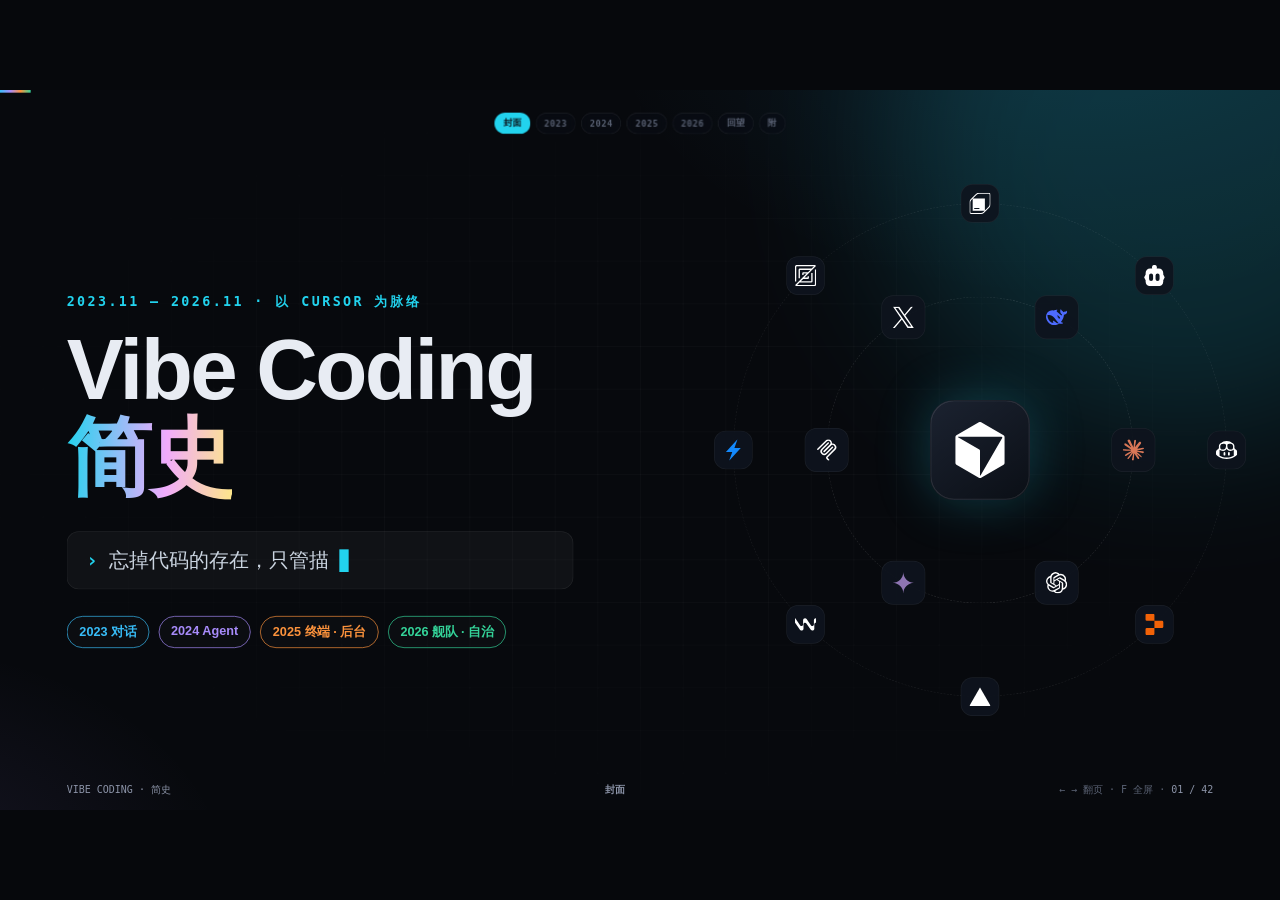
==== index.html @ 72fd8d47 "feat(deck): 用环形饼图替换 Context Engineering 长条并补 Jev 作者头像 - 两版 .ctxbar/.ctxlab 改为 .ctxviz：8 段环形饼图 + 2x4 " ====
<!DOCTYPE html>
<html lang="zh-CN">
<head>
<meta charset="UTF-8">
<meta name="viewport" content="width=device-width,initial-scale=1">
<meta name="color-scheme" content="dark">
<title>Vibe Coding 简史 · 2023.11 — 2026.11</title>
<style>
:root{
  --bg:#06080c;--fg:#e8ecf3;--mut:#8b93a7;--dim:#5b6375;--line:rgba(255,255,255,.08);
  --c23:#38bdf8;--c24:#a78bfa;--c25:#fb923c;--c26:#34d399;--call:#22d3ee;--pink:#f472b6;--red:#f87171;
  --mono:"JetBrains Mono","SF Mono",Menlo,Consolas,monospace;
  --sans:"Inter","PingFang SC","HarmonyOS Sans SC","Microsoft YaHei",-apple-system,sans-serif;
}
*{box-sizing:border-box;margin:0;padding:0}
html,body{height:100%;background:var(--bg);color:var(--fg);font-family:var(--sans);overflow:hidden;-webkit-font-smoothing:antialiased}
#stage{position:fixed;left:50%;top:50%;width:1920px;height:1080px;transform-origin:center;overflow:hidden;
  background:radial-gradient(1200px 700px at 85% -10%,rgba(56,189,248,.10),transparent 60%),radial-gradient(900px 600px at -10% 110%,rgba(167,139,250,.10),transparent 60%),#07090d}
#stage::before{content:"";position:absolute;inset:0;background-image:linear-gradient(rgba(255,255,255,.025) 1px,transparent 1px),linear-gradient(90deg,rgba(255,255,255,.025) 1px,transparent 1px);background-size:64px 64px;mask-image:radial-gradient(ellipse at center,#000 30%,transparent 80%)}
.glow{position:absolute;width:900px;height:900px;border-radius:50%;filter:blur(120px);opacity:.16;background:var(--ac,#22d3ee);right:-300px;top:-380px;transition:background .8s;animation:drift 18s ease-in-out infinite alternate;pointer-events:none}
@keyframes drift{to{transform:translate(-160px,120px)}}

.slide{position:absolute;inset:0;padding:64px 100px 0;opacity:0;pointer-events:none;transition:opacity .5s ease}
.slide.active{opacity:1;pointer-events:auto}
.slide[data-era="2023"]{--ac:var(--c23)}.slide[data-era="2024"]{--ac:var(--c24)}.slide[data-era="2025"]{--ac:var(--c25)}.slide[data-era="2026"]{--ac:var(--c26)}.slide[data-era="all"]{--ac:var(--call)}

/* animation primitives */
.a{opacity:0}
.slide.active .a{animation:up .75s cubic-bezier(.2,.8,.2,1) both;animation-delay:calc(var(--i,0)*85ms + 120ms)}
@keyframes up{from{opacity:0;transform:translateY(28px)}to{opacity:1;transform:none}}
.pop{opacity:0}
svg .pop{transform-box:fill-box;transform-origin:center}
svg [font-family]{font-family:var(--mono)!important}
.slide.active .pop{animation:pop .6s cubic-bezier(.3,1.6,.5,1) both;animation-delay:var(--d,0s)}
@keyframes pop{from{opacity:0;transform:scale(.5)}to{opacity:1;transform:scale(1)}}
.draw{stroke-dasharray:1;stroke-dashoffset:1}
.slide.active .draw{animation:draw 1.4s ease forwards;animation-delay:var(--d,.3s)}
@keyframes draw{to{stroke-dashoffset:0}}
@keyframes spin{to{transform:rotate(360deg)}}
@keyframes spinr{to{transform:rotate(-360deg)}}
@keyframes pulse{0%,100%{opacity:.55;transform:scale(1)}50%{opacity:1;transform:scale(1.07)}}
@keyframes blink{50%{opacity:0}}
@keyframes grow{from{transform:scaleY(0)}to{transform:scaleY(1)}}
@keyframes floaty{0%,100%{transform:translateY(0)}50%{transform:translateY(-8px)}}

/* type */
.kicker{font:600 20px/1 var(--mono);letter-spacing:.18em;text-transform:uppercase;color:var(--ac)}
h1{font-size:150px;line-height:1.02;font-weight:900;letter-spacing:-.03em}
h2{font-size:62px;line-height:1.12;font-weight:800;letter-spacing:-.02em;margin-top:16px}
h2 small{display:block;font-size:26px;font-weight:500;color:var(--mut);letter-spacing:0;margin-top:10px}
.grad{background:linear-gradient(92deg,var(--ac),#f0abfc 60%,#fde68a);-webkit-background-clip:text;background-clip:text;color:transparent}
.mut{color:var(--mut)}
.mono{font-family:var(--mono)}

/* logos */
.lg{width:42px;height:42px;border-radius:11px;background:rgba(255,255,255,.07);display:inline-grid;place-items:center;flex:none;border:1px solid rgba(255,255,255,.06)}
.lg svg{width:23px;height:23px}
.lg.sm{width:32px;height:32px;border-radius:8px}.lg.sm svg{width:18px;height:18px}
.lg.lgx{width:64px;height:64px;border-radius:16px}.lg.lgx svg{width:36px;height:36px}
.lg.xl{width:150px;height:150px;border-radius:36px;background:linear-gradient(145deg,#1b2230,#0b0f16);box-shadow:0 0 80px rgba(34,211,238,.25),inset 0 0 0 1px rgba(255,255,255,.12)}.lg.xl svg{width:84px;height:84px}
.lg.m{font:800 15px/1 var(--sans);color:#fff;background:var(--mc,#334155);letter-spacing:-.02em}
.lg.sm.m{font-size:12px}
/* compact marks: card titles and the six-column tool landscape */
.lg.tiny{width:24px;height:24px;border-radius:6px;background:rgba(255,255,255,.09)}
.lg.tiny svg{width:15px;height:15px}
.lg.tiny.m{font-size:11px}
.lg.hd{width:52px;height:52px;border-radius:14px;background:rgba(255,255,255,.1)}
.lg.hd svg{width:32px;height:32px}
.lg.hd.m{font-size:20px}
.lg.mini{width:20px;height:20px;border-radius:5px;background:rgba(255,255,255,.12);border:none}
.lg.mini svg{width:15px;height:15px}
.lg.mini.m{font-size:10px}
.avimg{overflow:hidden;background:#141a24}
.avimg img{width:100%;height:100%;object-fit:cover;display:block;border-radius:inherit}
/* large portrait marks: a person gets a face, not a 20px dot. One shared ring,
   four sizes for the different slots. Bumped ~1.5x again; the 320px source
   still downsamples cleanly at these sizes. Small month / buzz dots stay put. */
.lg.portrait,.lg.portrait-cc,.lg.portrait-ml,.tweet .av.portrait-hd{border:2px solid rgba(255,255,255,.24);border-radius:50%;box-shadow:0 0 0 6px rgba(255,255,255,.05),0 0 46px rgba(56,189,248,.16),0 18px 50px rgba(0,0,0,.55)}
.lg.portrait{width:288px;height:288px}
.lg.portrait-cc{width:108px;height:108px}
.lg.lgx.portrait-ml{width:144px;height:144px;border-radius:50%}
.tweet .av.portrait-hd{width:216px;height:216px}
/* s-jan cards grow with the bigger Ralph portrait; keep the buzz strip below them */
#s-jan .mgrid{height:655px}
/* the Ralph card carries a big face, so give its copy a little room back */
.cc.ph .cc-h{gap:14px}
.cc.ph p{margin-top:8px;font-size:18px;line-height:1.4}

/* month / content layout */
.mhead{display:flex;align-items:flex-end;gap:34px;height:150px}
.mnum{font:900 150px/0.8 var(--sans);letter-spacing:-.06em;background:linear-gradient(180deg,var(--ac),rgba(255,255,255,.05));-webkit-background-clip:text;background-clip:text;color:transparent}
.mhead h2{margin-top:12px;font-size:58px}
.mhead h2 small{font-size:24px;margin-top:8px}
.mgrid{display:grid;grid-template-columns:700px 1fr;gap:36px;margin-top:26px;height:610px}
.hero{position:relative;height:610px;border-radius:24px;background:linear-gradient(180deg,rgba(255,255,255,.035),rgba(255,255,255,.01));border:1px solid var(--line);overflow:hidden}
.hero svg.fill{position:absolute;inset:0;width:100%;height:100%}
.hero .cap{position:absolute;left:24px;bottom:18px;font:500 15px var(--mono);color:var(--dim);letter-spacing:.06em}
.cards{display:grid;grid-template-columns:1fr 1fr;grid-template-rows:repeat(3,1fr);gap:18px}
.cc{position:relative;border-radius:18px;padding:20px 22px 18px 26px;background:linear-gradient(180deg,rgba(255,255,255,.05),rgba(255,255,255,.015));border:1px solid var(--line);overflow:hidden}
.cc::before{content:"";position:absolute;left:0;top:18px;bottom:18px;width:4px;border-radius:0 4px 4px 0;background:var(--ac);opacity:.85}
.cc-h{display:flex;align-items:center;gap:12px}
.cc-h b{font-size:25px;font-weight:750;letter-spacing:-.01em;line-height:1.15}
.cc-h em{margin-left:auto;font:600 15px var(--mono);color:var(--ac);font-style:normal;white-space:nowrap;align-self:flex-start;padding-top:4px}
.cc p{margin-top:12px;font-size:19.5px;color:#aab2c5;line-height:1.45}
.cc.lkc p{font-size:18.2px;line-height:1.38}
.cc p .srcl{display:block;margin-top:5px;font-size:14.5px;color:var(--mut);line-height:1.35}
.cc p a.lk{display:block;margin-top:6px;font-size:14px;color:var(--mut);font:600 15px var(--mono);text-decoration:none;border-bottom:1px solid rgba(148,163,184,.4)}
.cc .lgs{display:flex;gap:6px}
.buzz{display:flex;align-items:center;gap:12px;margin-top:18px;flex-wrap:nowrap;overflow:hidden;height:40px}
.buzz>span{font:700 15px var(--mono);color:var(--pink);letter-spacing:.14em;margin-right:4px;white-space:nowrap}
.buzz>i.wb{display:inline-flex;align-items:center;gap:7px;background:rgba(29,78,216,.16);border-color:rgba(96,165,250,.45);color:#bfdbfe}
.buzz>i.jb{display:inline-flex;align-items:center;gap:7px}
.buzz>i.ds{display:inline-flex;align-items:center;gap:7px;background:rgba(77,107,254,.14);border-color:rgba(107,132,255,.45);color:#c7d2fe}
.lg.xs{width:20px;height:20px;border-radius:5px;background:none;border:none}.lg.xs svg{width:17px;height:17px}
.cc.dsx{--ac:#6b84ff;background:linear-gradient(180deg,rgba(77,107,254,.13),rgba(77,107,254,.03));border-color:rgba(107,132,255,.32)}
.buzz i{font-style:normal;font-size:17px;color:#c4cad8;padding:7px 14px;border-radius:999px;background:rgba(244,114,182,.08);border:1px solid rgba(244,114,182,.22);white-space:nowrap}
.cstrip{position:absolute;left:100px;right:100px;bottom:58px;height:64px;display:flex;align-items:center;gap:16px;padding:0 20px;border-radius:16px;background:linear-gradient(90deg,rgba(34,211,238,.10),rgba(34,211,238,.02));border:1px solid rgba(34,211,238,.22)}
.cstrip b{font:700 17px var(--mono);color:#67e8f9;letter-spacing:.1em;white-space:nowrap}
.cstrip .cs{display:flex;gap:10px;overflow:hidden}
.cstrip .cs i{font-style:normal;font-size:18px;color:#dbe4f0;white-space:nowrap;padding:6px 13px;border-radius:10px;background:rgba(255,255,255,.05)}

/* HUD */
#hud{position:absolute;left:0;right:0;bottom:0;height:48px;display:flex;align-items:center;justify-content:space-between;gap:24px;padding:0 100px 14px;font:500 15px var(--mono);color:var(--dim);z-index:10;pointer-events:none}
#prog{position:absolute;left:0;top:0;height:4px;background:linear-gradient(90deg,var(--c23),var(--c24),var(--c25),var(--c26));transition:width .5s ease;z-index:10}
#hud .k{color:var(--mut)}
#hud-title{flex:1;text-align:center;color:var(--mut);font-weight:600;letter-spacing:.04em;white-space:nowrap;overflow:hidden;text-overflow:ellipsis;max-width:720px}
#chapters{position:absolute;left:50%;top:34px;transform:translateX(-50%);display:flex;gap:8px;z-index:31;pointer-events:auto}
#chapters button{font:600 13px var(--mono);letter-spacing:.06em;padding:6px 12px;border-radius:999px;border:1px solid var(--line);background:rgba(10,14,22,.55);color:var(--dim);cursor:pointer;backdrop-filter:blur(6px);transition:color .2s,border-color .2s,background .2s}
#chapters button:hover{color:#fff;border-color:rgba(255,255,255,.28)}
#chapters button.on{color:#0b0f16;background:var(--ch,#22d3ee);border-color:transparent}
#nav-l,#nav-r{position:absolute;top:50%;margin-top:-28px;width:56px;height:56px;border-radius:50%;z-index:15;cursor:pointer;border:1px solid var(--line);background:rgba(10,14,22,.35);color:var(--mut);display:flex;align-items:center;justify-content:center;font-size:28px;line-height:1;opacity:0;transition:opacity .25s,color .2s,border-color .2s,background .2s;backdrop-filter:blur(6px);pointer-events:auto}
#nav-l{left:18px}#nav-r{right:18px}
#stage:hover #nav-l,#stage:hover #nav-r,#nav-l:focus-visible,#nav-r:focus-visible{opacity:.85}
#nav-l:hover,#nav-r:hover{opacity:1;color:#fff;border-color:var(--ac,#22d3ee);background:rgba(34,211,238,.16)}

/* Scrubbable progress: native range supports mouse, touch and keyboard. */
#seek{position:absolute;top:0;left:0;width:100%;height:28px;margin:0;z-index:30;cursor:ew-resize;appearance:none;-webkit-appearance:none;background:transparent;touch-action:none}
#seek::-webkit-slider-runnable-track{height:4px;background:transparent}
#seek::-moz-range-track{height:4px;background:transparent}
#seek::-webkit-slider-thumb{appearance:none;-webkit-appearance:none;width:18px;height:18px;margin-top:-7px;border-radius:50%;background:#fff;border:2px solid #22d3ee;opacity:0}
#seek::-moz-range-thumb{width:14px;height:14px;border-radius:50%;background:#fff;border:2px solid #22d3ee;opacity:0}
#seek:hover::-webkit-slider-thumb,#seek:focus-visible::-webkit-slider-thumb,#seek:active::-webkit-slider-thumb{opacity:1}
#seek:hover::-moz-range-thumb,#seek:focus-visible::-moz-range-thumb,#seek:active::-moz-range-thumb{opacity:1}
#seek:focus-visible{outline:2px solid #22d3ee;outline-offset:-2px}
#stage:has(#seek:active) #prog{transition:none}

/* cover */
.cover{display:flex;align-items:center}
.cover-l{width:980px;position:relative;z-index:2}
.cover h1{margin-top:28px;font-size:128px}
.prompt{margin-top:46px;display:flex;align-items:center;gap:16px;font:500 30px var(--mono);color:#cbd5e1;padding:22px 28px;border-radius:18px;background:rgba(255,255,255,.04);border:1px solid var(--line);width:fit-content;min-width:760px}
.prompt .pr{color:var(--ac);font-weight:800}
.caret{display:inline-block;width:14px;height:34px;background:var(--ac);animation:blink 1s steps(1) infinite}
.eras{display:flex;gap:14px;margin-top:40px}
.eras span{padding:10px 18px;border-radius:999px;font:600 19px var(--sans);border:1px solid currentColor;background:rgba(255,255,255,.02)}
.orbit{position:absolute;right:70px;top:50%;width:760px;height:760px;margin-top:-380px}
.orbit .core{position:absolute;left:50%;top:50%;transform:translate(-50%,-50%)}
.orbit .core .lg{animation:pulse 4s ease-in-out infinite}
.ring{position:absolute;inset:0;border-radius:50%;animation:spin 60s linear infinite}
.ring.r1{inset:150px;border:1px dashed rgba(255,255,255,.12)}
.ring.r2{inset:10px;border:1px dashed rgba(255,255,255,.08);animation-duration:90s;animation-direction:reverse}
.ring .o{position:absolute;left:50%;top:50%;width:0;height:0;transform:rotate(var(--t)) translateX(var(--r)) rotate(calc(-1 * var(--t)))}
.ring .o .lg{position:absolute;left:-33px;top:-33px;width:66px;height:66px;border-radius:18px;background:rgba(15,20,30,.92);animation:spinr 60s linear infinite}
.ring.r2 .o .lg{animation:spin 90s linear infinite;width:58px;height:58px;left:-29px;top:-29px}
.ring .o .lg svg{width:32px;height:32px}

/* ladder */
.ladder{margin-top:70px;position:relative}
.ladder .track{position:relative;height:10px;border-radius:10px;background:rgba(255,255,255,.07);margin:0 110px}
.ladder .fillbar{position:absolute;left:0;top:0;bottom:0;border-radius:10px;background:linear-gradient(90deg,var(--c23),var(--c24),var(--c25),var(--c26));width:0}
.ladder .knob{position:absolute;top:50%;left:0;width:40px;height:40px;margin:-20px 0 0 -20px;border-radius:50%;background:#fff;box-shadow:0 0 0 8px rgba(255,255,255,.12),0 0 40px rgba(52,211,153,.7)}
.slide.active .ladder .fillbar{animation:fillx 6s cubic-bezier(.6,.05,.3,1) .6s forwards}
.slide.active .ladder .knob{animation:knob 6s cubic-bezier(.6,.05,.3,1) .6s forwards}
@keyframes fillx{to{width:100%}}
@keyframes knob{to{left:100%}}
.stops{display:grid;grid-template-columns:repeat(7,1fr);margin-top:40px}
.stop{text-align:center;padding:0 10px;opacity:.25}
.slide.active .stop{animation:lit .5s ease forwards;animation-delay:calc(.6s + var(--k)*0.86s)}
@keyframes lit{to{opacity:1}}
.stop .yr{font:700 18px var(--mono);color:var(--mut)}
.stop .nm{font-size:27px;font-weight:800;margin-top:12px;line-height:1.2;min-height:66px}
.stop .lgs{display:flex;justify-content:center;gap:8px;margin-top:16px}
.stop .role{margin-top:18px;font-size:19px;color:#cbd5e1;padding:8px 0;border-top:1px solid var(--line)}
.stop .role b{display:block;font:600 14px var(--mono);color:var(--dim);letter-spacing:.12em;margin-bottom:6px}
.inout{margin:56px auto 0;width:1500px;height:62px;border-radius:999px;position:relative;background:linear-gradient(90deg,rgba(56,189,248,.18),rgba(52,211,153,.28));display:flex;align-items:center;justify-content:space-between;padding:0 34px;font-size:23px;font-weight:700}
.inout span{font:600 16px var(--mono);color:var(--mut);font-weight:500}

/* prelude */
.split{display:grid;grid-template-columns:760px 1fr;gap:60px;margin-top:40px}
.mile{display:flex;gap:22px;align-items:center;padding:20px 0;border-bottom:1px solid var(--line)}
.mile .dt{font:700 20px var(--mono);color:var(--ac);width:110px;flex:none}
.mile b{font-size:28px;display:block}
.mile p{font-size:20px;color:var(--mut);margin-top:4px}
.editor{border-radius:22px;background:#0b1018;border:1px solid var(--line);overflow:hidden;box-shadow:0 30px 80px rgba(0,0,0,.5)}
.editor .bar{height:46px;display:flex;align-items:center;gap:9px;padding:0 18px;background:#0f1520;border-bottom:1px solid var(--line);font:500 15px var(--mono);color:var(--mut)}
.editor .bar i{width:12px;height:12px;border-radius:50%;background:#ef4444;display:inline-block}.editor .bar i:nth-child(2){background:#f59e0b}.editor .bar i:nth-child(3){background:#22c55e;margin-right:12px}
.code{padding:24px 0;font:500 24px/1.75 var(--mono)}
.code .ln{display:flex;white-space:pre}
.code .ln .n{width:70px;text-align:right;padding-right:22px;color:#3b4456;flex:none}
.kw{color:#c084fc}.fn{color:#60a5fa}.st{color:#86efac}.cm{color:#64748b}.nu{color:#fbbf24}
.ghost-wrap{align-items:flex-start}
.ghost-line{color:#475569;opacity:0;white-space:pre;line-height:1.75;flex:1}
.ghost-line.show{opacity:.7;color:#64748b}
.ghost-line.done{opacity:1;color:#7ee0b8;text-shadow:0 0 14px rgba(126,224,184,.35)}
.tabkey{position:absolute;right:36px;bottom:30px;font:700 22px var(--mono);padding:12px 20px;border-radius:12px;border:2px solid #475569;color:#94a3b8;transition:transform .2s,border-color .2s,color .2s,box-shadow .2s}
.tabkey.flash{transform:translateY(4px);border-color:var(--ac);color:#fff;box-shadow:0 0 30px var(--ac);animation:keyflash .45s ease 3}
@keyframes keyflash{50%{background:rgba(34,211,238,.28)}}
.acc-chip{position:absolute;right:36px;bottom:92px;font:600 16px var(--mono);color:var(--c26);opacity:0;transform:translateY(8px);pointer-events:none}
.acc-chip.show{animation:chipup 1.6s ease forwards}
@keyframes chipup{0%{opacity:0;transform:translateY(8px)}18%{opacity:1;transform:translateY(0)}80%{opacity:1}100%{opacity:0;transform:translateY(-10px)}}
.foot-note{position:absolute;left:100px;right:100px;bottom:108px;font:500 16px var(--mono);color:var(--dim);display:flex;align-items:center;gap:10px;border-top:1px dashed rgba(255,255,255,.12);padding-top:12px;z-index:3;pointer-events:none}
.foot-note::before{content:"//";color:var(--ac)}
/* mhead 页：网格 240–850 / 热议 868–908 / 横幅 930+ 之间没有空隙，旁注改放标题行右侧 */
.slide.has-buzz .foot-note,.slide.has-cstrip .foot-note{top:150px;bottom:auto;left:auto;right:100px;max-width:660px;border-top:none;padding-top:0;justify-content:flex-end;text-align:right;line-height:1.4}

/* memory arc (prefix mem*) */
.memst{display:grid;grid-template-columns:repeat(5,1fr);gap:18px;align-items:end;height:452px;margin-top:30px}
.memst .memc{position:relative;display:flex;flex-direction:column;border-radius:20px;padding:20px 20px 18px;background:linear-gradient(180deg,color-mix(in srgb,var(--mc) 14%,transparent),rgba(255,255,255,.015));border:1px solid color-mix(in srgb,var(--mc) 34%,transparent)}
.memst .memc:nth-child(1){height:340px}.memst .memc:nth-child(2){height:368px}.memst .memc:nth-child(3){height:396px}.memst .memc:nth-child(4){height:424px}.memst .memc:nth-child(5){height:452px}
.memst .memw{font:700 14px var(--mono);letter-spacing:.1em;color:var(--mc)}
.memst .memt{font-size:27px;font-weight:800;line-height:1.18;margin-top:8px}
.memst .memd{font:600 14px var(--mono);color:var(--mut);margin-top:8px}
.memst .meml{margin-top:12px;padding-top:11px;border-top:1px solid var(--line)}
.memst .meml i{display:block;font-style:normal;font-size:16px;color:#aab2c5;line-height:1.5;margin-top:4px}
.memst .meml i b{color:#e2e8f0;font-weight:700}
.memst .memq{margin-top:auto;font-size:16px;font-weight:700;color:var(--mc);line-height:1.35}
.memst .memg{position:absolute;right:16px;top:16px;display:flex;gap:5px}
.memax{position:relative;height:46px;margin-top:14px}
.memax svg{position:absolute;inset:0;width:100%;height:100%}
.memax span{position:absolute;top:22px;font:600 14px var(--mono);color:var(--mut);transform:translateX(-50%);white-space:nowrap}
.memlo{display:grid;grid-template-columns:1fr 1fr;gap:18px;margin-top:16px}
.memlo .cc p{margin-top:8px;font-size:17px}

/* protocol map (px-*) */
.px-wrap{display:grid;grid-template-columns:1040px 1fr;gap:34px;margin-top:28px}
.px-hub{position:relative;height:660px}
.px-hub>svg{position:absolute;inset:0;width:100%;height:100%}
.px-core{position:absolute;left:520px;top:330px;width:184px;height:184px;margin:-92px 0 0 -92px;border-radius:50%;display:flex;flex-direction:column;align-items:center;justify-content:center;background:radial-gradient(circle,rgba(34,211,238,.28),rgba(34,211,238,.06));border:2px solid rgba(34,211,238,.6);box-shadow:0 0 50px rgba(34,211,238,.25)}
.px-core b{font-size:34px;font-weight:900}.px-core span{font:600 14px var(--mono);color:var(--mut);margin-top:4px}
.px-nd{position:absolute;width:236px;margin-left:-118px;margin-top:-40px;padding:11px 14px;border-radius:14px;background:#0e141e;border:1px solid rgba(34,211,238,.32);cursor:pointer;transition:border-color .2s}
.px-nd:hover{border-color:#22d3ee}
.px-h{display:flex;align-items:center;gap:8px}.px-h b{font-size:22px;font-weight:800;white-space:nowrap}.px-h em{margin-left:auto;font:600 13px var(--mono);color:#22d3ee;font-style:normal}
.px-s{font-size:15px;color:var(--mut);margin-top:5px}
.px-gov{display:flex;flex-direction:column}
.px-gt{font:700 15px var(--mono);letter-spacing:.12em;color:#22d3ee}
.px-tl{margin-top:14px;border-left:2px solid rgba(34,211,238,.35);padding-left:20px}
.px-tl div{position:relative;margin-bottom:22px}
.px-tl div::before{content:"";position:absolute;left:-27px;top:6px;width:10px;height:10px;border-radius:50%;background:#22d3ee}
.px-tl em{display:block;font:600 13px var(--mono);color:#22d3ee;font-style:normal}
.px-tl b{display:block;font-size:22px;font-weight:750;margin-top:3px}
.px-tl span{display:block;font-size:15px;color:var(--mut);margin-top:2px}
.px-tk{margin-top:8px;padding:18px 20px;border-radius:14px;background:rgba(34,211,238,.08);border:1px solid rgba(34,211,238,.3);font-size:19px;line-height:1.55;color:#cbd5e1}
.px-tk b{color:#e2e8f0}
.px-nb{margin-top:12px;font-size:14px;color:var(--dim);line-height:1.45}
/* cost swimlanes (ct-*) */
.ct-wrap{margin-top:30px}
.ct-lane{display:grid;grid-template-columns:110px 1fr;gap:20px;margin-bottom:14px}
.ct-ln{display:flex;flex-direction:column;align-items:center;justify-content:center;border-radius:14px;font-size:26px;font-weight:900;color:var(--lc);background:color-mix(in srgb,var(--lc) 10%,transparent);border:1px solid color-mix(in srgb,var(--lc) 30%,transparent)}
.ct-ln small{font:600 12px var(--mono);color:var(--mut);margin-top:6px;letter-spacing:.02em}
.ct-tr{position:relative;height:178px;border-radius:14px;background:rgba(255,255,255,.025);border:1px solid var(--line)}
.ct-tr::before{content:"";position:absolute;left:0;right:0;top:50%;height:1px;background:color-mix(in srgb,var(--lc) 30%,transparent)}
.ct-it{position:absolute;width:168px;padding:8px 10px 8px 11px;border-left:3px solid var(--lc);background:#0d131c;border-radius:0 9px 9px 0;cursor:pointer}
.ct-it:hover{background:#141c28}
.ct-it em{display:block;font:600 12px var(--mono);color:var(--lc);font-style:normal}
.ct-it b{display:block;font-size:16.5px;font-weight:800;line-height:1.25;margin-top:2px;white-space:nowrap}
.ct-it span{display:block;font-size:13px;color:var(--mut);margin-top:2px;white-space:nowrap}
.ct-ax{position:relative;height:26px;margin-left:130px}
.ct-ax span{position:absolute;top:4px;font:600 13px var(--mono);color:var(--dim)}
.ct-yr{position:absolute;top:-570px;height:570px;width:0;border-left:1px dashed rgba(255,255,255,.14)}
.ct-tks{display:grid;grid-template-columns:1fr 1fr;gap:18px;margin-top:18px}
.ct-tk{padding:14px 20px;border-radius:14px;border-left:4px solid var(--lc);background:rgba(255,255,255,.035);font-size:18px;color:#aab2c5}
.ct-tk b{display:block;font-size:22px;color:#e2e8f0;margin-bottom:4px}

/* spine */
#spine{position:relative;width:1720px;height:640px;margin-top:20px}
#spine .axis{position:absolute;left:0;right:0;top:320px;height:3px;background:linear-gradient(90deg,var(--c23),var(--c24),var(--c25),var(--c26));transform-origin:left}
.slide.active #spine .axis{animation:axisx 1.4s ease both}
@keyframes axisx{from{transform:scaleX(0)}to{transform:scaleX(1)}}
#spine .yr{position:absolute;top:338px;font:800 22px var(--mono);color:var(--dim);transform:translateX(-50%)}
#spine .tick{position:absolute;top:306px;width:2px;height:30px;background:rgba(255,255,255,.25)}
#spine .ms{position:absolute;width:0;height:0}
#spine .ms .dot{position:absolute;left:-8px;top:312px;width:16px;height:16px;border-radius:50%;background:#0b0f16;border:3px solid var(--mc)}
#spine .ms .stem{position:absolute;left:-1px;width:2px;background:linear-gradient(var(--mc),transparent)}
#spine .ms .lb{position:absolute;transform:translateX(-50%);width:150px;text-align:center}
#spine .ms .lb .d{font:700 14px var(--mono);color:var(--mc)}
#spine .ms .lb .t{font-size:17px;font-weight:700;line-height:1.25;margin-top:3px;color:#e2e8f0}
#spine .ms.big .lb .t{color:#fff;font-size:18px}
#spine .ms.big .dot{width:22px;height:22px;left:-11px;top:309px;box-shadow:0 0 22px var(--mc)}
#spine .phase{position:absolute;top:598px;height:34px;border-radius:8px;font:600 15px var(--mono);display:flex;align-items:center;justify-content:center;color:#0b0f16;letter-spacing:.06em}
#spine .ms{opacity:0}
.slide.active #spine .ms{animation:pop .5s cubic-bezier(.3,1.5,.5,1) both;animation-delay:calc(.8s + var(--k)*70ms)}

/* bars */
.bars{display:flex;align-items:flex-end;gap:18px;height:560px;margin-top:40px;padding:0 10px;border-bottom:2px solid rgba(255,255,255,.12)}
.bar{flex:1;display:flex;flex-direction:column;align-items:center;justify-content:flex-end;height:100%;position:relative}
.bar .v{font:800 26px var(--mono);margin-bottom:10px}
.bar .col{width:100%;border-radius:12px 12px 4px 4px;transform-origin:bottom;background:linear-gradient(180deg,var(--bc),rgba(255,255,255,.04))}
.slide.active .bar .col{animation:grow 1s cubic-bezier(.2,.8,.2,1) both;animation-delay:calc(.3s + var(--k)*120ms)}
.slide.active .bar .v{animation:up .5s ease both;animation-delay:calc(.9s + var(--k)*120ms)}
.barlab{display:flex;gap:18px;padding:0 10px;margin-top:14px}
.barlab div{flex:1;text-align:center}
.barlab .d{font:700 15px var(--mono);color:var(--mut)}
.barlab .n{font-size:17px;font-weight:700;margin-top:6px;display:flex;align-items:center;justify-content:center;gap:6px;line-height:1.2}

/* mcp */
.mcpwrap{display:grid;grid-template-columns:1fr 120px 1fr;gap:20px;margin-top:34px;height:470px}
.panel{position:relative;border-radius:24px;border:1px solid var(--line);background:rgba(255,255,255,.025);overflow:hidden}
.panel h4{position:absolute;left:26px;top:20px;font:700 18px var(--mono);letter-spacing:.14em;color:var(--mut)}
.arrowbig{display:grid;place-items:center;font:900 70px var(--sans);color:var(--ac)}
.tl{display:flex;gap:14px;margin-top:28px}
.tl div{flex:1;padding:16px 16px;border-radius:14px;background:rgba(255,255,255,.035);border:1px solid var(--line)}
.tl .d{font:700 14px var(--mono);color:var(--ac)}
.tl .t{font-size:18px;font-weight:700;margin-top:6px;line-height:1.3}

/* tweet */
.tweet{width:860px;border-radius:26px;background:#0d131c;border:1px solid rgba(255,255,255,.12);padding:40px 44px;box-shadow:0 40px 100px rgba(0,0,0,.5)}
.tweet .who{display:flex;align-items:center;gap:16px}
.tweet .av{width:64px;height:64px;border-radius:50%;background:linear-gradient(135deg,#fb923c,#f472b6);display:grid;place-items:center;font:900 28px var(--sans)}
.tweet .who b{font-size:26px;display:block}.tweet .who span{font:500 18px var(--mono);color:var(--mut)}
.tweet .tx{font-size:34px;line-height:1.45;margin-top:28px;font-weight:600}
.tweet .tx mark{background:none;color:var(--ac)}
.tweet .zh{font-size:24px;color:var(--mut);margin-top:22px;line-height:1.5}
.tweet .meta{margin-top:26px;font:500 17px var(--mono);color:var(--dim)}
.stat{border-radius:22px;padding:28px 30px;background:rgba(255,255,255,.035);border:1px solid var(--line)}
.stat .big{font:900 64px/1 var(--sans);letter-spacing:-.03em}
.stat p{font-size:21px;color:var(--mut);margin-top:12px}
.wave{position:absolute;left:0;right:0;bottom:120px;height:220px;opacity:.5;pointer-events:none}

/* terminal */
.term{border-radius:22px;background:#090d14;border:1px solid var(--line);height:100%;overflow:hidden;font:500 21px/1.7 var(--mono)}
.term .tabs{display:flex;gap:4px;padding:12px 12px 0;background:#0e141e;border-bottom:1px solid var(--line)}
.term .tabs span{display:flex;align-items:center;gap:8px;padding:9px 14px;border-radius:10px 10px 0 0;font-size:15px;color:var(--mut)}
.term .tabs span.on{background:#090d14;color:#fff}
.term .body{padding:22px 26px}
.term .l{white-space:pre;opacity:0}
.slide.active .term .l{animation:up .4s ease both;animation-delay:calc(.6s + var(--k)*.45s)}
.term .ok{color:#4ade80}.term .ac{color:var(--ac)}.term .dm{color:#64748b}

/* context composition — donut pie + full legend. Replaces the proportional
   bar: a 4% / 7% segment was too narrow to hold its own label, so names got
   clipped. The legend gives every slice its own full-width row instead. */
.ctxviz{display:flex;align-items:center;gap:56px;margin-top:40px}
.ctxpie{width:212px;height:212px;flex:none}
.ctxpie svg{display:block;width:100%;height:100%}
.slide.active .ctxpie{animation:pieIn .8s cubic-bezier(.2,.8,.2,1) both;animation-delay:.35s}
@keyframes pieIn{from{opacity:0;transform:scale(.84) rotate(-28deg)}to{opacity:1;transform:none}}
.ctxlegend{flex:1;display:grid;grid-auto-flow:column;grid-template-columns:1fr 1fr;grid-template-rows:repeat(4,1fr);gap:12px 48px}
.ctxlegend .it{display:flex;align-items:center;gap:12px;font-size:19px;color:#cbd5e1}
.slide.active .ctxlegend .it{animation:up .5s ease both;animation-delay:calc(.55s + var(--k)*.055s)}
.ctxlegend .sw{width:16px;height:16px;border-radius:5px;flex:none;box-shadow:0 0 0 1px rgba(255,255,255,.14)}
.ctxlegend .nm{flex:none;white-space:nowrap}
.ctxlegend .pc{margin-left:auto;font:700 18px var(--mono);color:var(--mut);font-variant-numeric:tabular-nums}
.ctxlegend .it.hi .nm,.ctxlegend .it.hi .pc{color:#34d399}
.trio{display:grid;grid-template-columns:repeat(4,1fr);gap:22px;margin-top:44px}
/* the Jev card carries a 108px portrait; give the last card row the extra
   height so the 610px grid and its 18px gap to the buzz strip stay intact */
#s-sep .cards{grid-template-rows:repeat(2,1fr) 1.25fr}

/* spec pipeline */
.doc{position:absolute;width:190px;height:240px;border-radius:16px;background:#0d131c;border:1px solid rgba(255,255,255,.14);padding:18px;font:500 15px var(--mono);color:var(--mut)}
.doc b{display:block;color:#fff;font-size:16px;margin-bottom:12px}
.doc .ln2{height:9px;border-radius:5px;background:rgba(255,255,255,.1);margin:10px 0}
.doc .ck{display:flex;align-items:center;gap:8px;margin:9px 0}
.doc .ck i{width:16px;height:16px;border-radius:4px;border:2px solid #64748b;display:inline-block;flex:none}
.slide.active .doc .ck i{animation:tick .3s ease forwards;animation-delay:calc(1.8s + var(--k)*.5s)}
@keyframes tick{to{background:var(--ac);border-color:var(--ac)}}

/* window mocks */
.win{position:absolute;border-radius:18px;background:#0b1018;border:1px solid rgba(255,255,255,.12);overflow:hidden}
.win .tb{height:38px;display:flex;align-items:center;gap:8px;padding:0 14px;background:#101722;border-bottom:1px solid var(--line);font:600 14px var(--mono);color:var(--mut)}
.win .tb i{width:10px;height:10px;border-radius:50%;background:#ef4444}.win .tb i:nth-child(2){background:#f59e0b}.win .tb i:nth-child(3){background:#22c55e;margin-right:10px}
.pane{border-radius:12px;background:rgba(255,255,255,.03);border:1px solid var(--line);padding:10px 12px;position:relative}
.pane .ph{display:flex;align-items:center;gap:8px;font:600 13px var(--mono);color:#cbd5e1}
.pane .sk{height:7px;border-radius:4px;background:rgba(255,255,255,.09);margin-top:8px}
.pane .pg{height:6px;border-radius:3px;background:rgba(255,255,255,.06);margin-top:12px;overflow:hidden}
.pane .pg i{display:block;height:100%;background:var(--ac);width:0;animation:prog var(--t,4s) ease-in-out infinite}
@keyframes prog{0%{width:0}75%,100%{width:100%}}
.pane .star{position:absolute;right:10px;top:10px;font:800 12px var(--mono);color:#0b0f16;background:#fde68a;padding:3px 8px;border-radius:6px;opacity:0}
.slide.active .pane .star{animation:pop .5s ease both 3.4s}

.tile{position:absolute;display:flex;align-items:center;gap:12px;padding:0 16px;border-radius:16px;background:#0e141e;border:1px solid rgba(255,255,255,.12);font-size:20px;font-weight:700}
.node{position:absolute;display:flex;flex-direction:column;align-items:center;justify-content:center;gap:10px;border-radius:24px;background:radial-gradient(circle at 50% 30%,rgba(52,211,153,.25),#0e141e 70%);border:1px solid rgba(52,211,153,.5);font:700 18px var(--sans);text-align:center}

/* calendar */
.cal{display:grid;grid-template-columns:repeat(6,1fr);gap:18px;margin-top:40px}
.cal .m{height:300px;border-radius:22px;padding:22px;background:linear-gradient(180deg,rgba(52,211,153,.10),rgba(255,255,255,.015));border:1px solid rgba(52,211,153,.22);position:relative;cursor:pointer;transition:transform .2s}
.cal .m:hover{translate:0 -6px;border-color:var(--ac)}
.cal .m .n{font:900 64px/1 var(--sans);color:rgba(52,211,153,.9);letter-spacing:-.04em}
.cal .m .w{font-size:27px;font-weight:800;margin-top:16px;line-height:1.2}
.cal .m .s{font-size:17px;color:var(--mut);margin-top:10px;line-height:1.4}
.cal .m .x{margin-top:9px;display:flex;flex-wrap:wrap;gap:5px}
.cal .m .x i{font-style:normal;font:600 13px var(--mono);padding:4px 9px;border-radius:999px;background:rgba(52,211,153,.14);border:1px solid rgba(52,211,153,.28);color:#a7f3d0}
.cal .m .lgs{position:absolute;left:22px;bottom:20px;display:flex;gap:6px}
.cal .m.now{background:linear-gradient(180deg,rgba(244,114,182,.12),rgba(255,255,255,.015));border-color:rgba(244,114,182,.35)}
.cal .m.now .n{color:var(--pink)}
.cal .m.q{opacity:.45;border-style:dashed}

.qcal{display:grid;grid-template-columns:repeat(2,1fr);gap:20px;margin-top:34px}
.qcal .q{height:344px;border-radius:22px;padding:24px 26px;display:grid;grid-template-columns:132px 1fr;gap:22px;background:linear-gradient(180deg,rgba(251,146,60,.11),rgba(255,255,255,.015));border:1px solid rgba(251,146,60,.24);cursor:pointer;transition:transform .2s,border-color .2s}
.qcal .q:hover{translate:0 -6px;border-color:var(--ac)}
.qcal .q .ql{display:flex;flex-direction:column}
.qcal .q .qn{font:900 62px/1 var(--sans);color:rgba(251,146,60,.92);letter-spacing:-.04em}
.qcal .q .qm{font:600 15px var(--mono);color:var(--mut);margin-top:8px;letter-spacing:.08em}
.qcal .q .qg{margin-top:auto;display:flex;gap:6px;flex-wrap:wrap}
.qcal .q .qw{font-size:29px;font-weight:800;line-height:1.2}
.qcal .q .qs{font-size:17px;color:var(--mut);margin-top:9px;line-height:1.45}
.qcal .q .qx{margin-top:11px;display:flex;flex-wrap:wrap;gap:6px}
.qcal .q .qx i{font-style:normal;font:600 13px var(--mono);padding:4px 9px;border-radius:999px;background:rgba(251,146,60,.15);border:1px solid rgba(251,146,60,.32);color:#fdba74}
.qcal .q .qd{margin-top:13px;padding-top:11px;border-top:1px solid var(--line)}
.qcal .q .qd i{display:block;font-style:normal;font-size:15.5px;color:#aab2c5;line-height:1.62}
.qcal .q .qd i b{font:600 13.5px var(--mono);color:var(--ac);margin-right:9px}


/* shift */
.chain{position:relative;height:500px;margin-top:30px}
.chain .nd{position:absolute;width:220px;text-align:center;transform:translateX(-50%)}
.chain .nd .c{width:26px;height:26px;border-radius:50%;margin:0 auto;background:#0b0f16;border:4px solid var(--nc);box-shadow:0 0 24px var(--nc)}
.chain .nd .d{font:700 15px var(--mono);color:var(--nc);margin-top:14px}
.chain .nd .t{font-size:25px;font-weight:800;margin-top:6px;line-height:1.2}
.chain .nd .t,.chain .nd .s,.chain .nd .d{text-shadow:0 0 10px #07090d,0 0 4px #07090d,0 0 2px #07090d}
.chain .nd .t,.chain .nd .s,.chain .nd .d{text-shadow:0 0 10px #07090d,0 0 4px #07090d,0 0 2px #07090d}
.chain .nd .s{font-size:17px;color:var(--mut);margin-top:6px}
.chain .nd:last-child .d,.chain .nd:last-child .t,.chain .nd:last-child .s{position:relative;left:-110px}
.rolebar{height:70px;border-radius:999px;margin-top:40px;background:linear-gradient(90deg,rgba(56,189,248,.25),rgba(167,139,250,.25),rgba(251,146,60,.25),rgba(52,211,153,.32));display:grid;grid-template-columns:repeat(6,1fr);align-items:center;text-align:center;font-size:22px;font-weight:700}
.rolebar span{border-right:1px solid rgba(255,255,255,.12)}.rolebar span:last-child{border:none}

/* index */
#idx{position:relative;width:1720px;height:770px;margin-top:14px}
#idx .w{position:absolute;white-space:nowrap;line-height:1;cursor:pointer;color:var(--cc);font-weight:var(--fw);letter-spacing:-.01em;opacity:var(--op);transition:opacity .2s,transform .2s,text-shadow .2s}
#idx .w:hover{opacity:1;transform:scale(1.08);text-shadow:0 0 18px var(--cc);z-index:30}
#idx .w:hover::after{content:attr(data-def);position:absolute;left:50%;bottom:calc(100% + 10px);transform:translateX(-50%);white-space:nowrap;background:#f8fafc;color:#0b0f16;font:600 17px/1.3 var(--sans);letter-spacing:0;padding:9px 14px;border-radius:10px;box-shadow:0 10px 30px rgba(0,0,0,.5);pointer-events:none;text-shadow:none}
#idx .w.dn:hover::after{bottom:auto;top:calc(100% + 10px)}
#idx .w.lt:hover::after{left:0;transform:none}#idx .w.rt:hover::after{left:auto;right:0;transform:none}
#idx[data-y] .w{opacity:.1}#idx[data-y="2023"] .w.y2023,#idx[data-y="2024"] .w.y2024,#idx[data-y="2025"] .w.y2025,#idx[data-y="2026"] .w.y2026{opacity:1}
.slide.active #idx .w{animation:wpop .55s cubic-bezier(.3,1.5,.5,1) backwards;animation-delay:calc(var(--k)*9ms + 250ms)}
@keyframes wpop{from{opacity:0;transform:scale(.4)}to{opacity:var(--op);transform:none}}
#idxleg{position:absolute;right:100px;top:120px;display:flex;gap:10px;align-items:center;font:600 14px var(--mono);color:var(--dim)}
#idxleg b{font:800 18px var(--mono);padding:6px 12px;border-radius:999px;border:1px solid currentColor;cursor:pointer;opacity:.85;transition:all .15s}
#idxleg b:hover,#idxleg b.on{opacity:1;background:currentColor}#idxleg b:hover span,#idxleg b.on span{color:#0b0f16}

/* sources */
.src{display:grid;grid-template-columns:repeat(3,1fr);gap:28px;margin-top:40px}
.src div{border-radius:20px;padding:26px;background:rgba(255,255,255,.03);border:1px solid var(--line)}
.src h5{font:700 17px var(--mono);letter-spacing:.14em;color:var(--ac);margin-bottom:14px}
.src li{list-style:none;font-size:18px;color:#cbd5e1;line-height:1.75}
.src li span{color:var(--dim);font-family:var(--mono);font-size:15px}
html.static *,html.static *::before,html.static *::after{animation-duration:0s!important;animation-delay:0s!important;transition:none!important}
html.static .a,html.static .pop,html.static .stop,html.static #spine .ms{opacity:1!important}
html.static .ladder .fillbar{width:100%!important}html.static .ladder .knob{left:100%!important}
html.static .term .l{opacity:1!important}
html.static .ghost-line{opacity:1!important;color:#7ee0b8!important}
html.static .acc-chip{opacity:0!important}
@media (prefers-reduced-motion:reduce){
  html:not(.force-motion) *,html:not(.force-motion) *::before,html:not(.force-motion) *::after{animation-duration:0s!important;animation-delay:0s!important;transition:none!important}
  html:not(.force-motion) .a,html:not(.force-motion) .pop,html:not(.force-motion) .stop,html:not(.force-motion) #spine .ms{opacity:1!important}
  html:not(.force-motion) .ladder .fillbar{width:100%!important}html:not(.force-motion) .ladder .knob{left:100%!important}
  html:not(.force-motion) .ghost-line{opacity:1!important;color:#7ee0b8!important}
}
@media print{html,body{overflow:visible}}
.slide[data-era="ht"]{--ac:#e0b354}
.slide[data-era="ht"] .grad{background:linear-gradient(92deg,#f0cf86,#f3ecdf 60%,#e0b354);-webkit-background-clip:text;background-clip:text}
.htl{width:100%;height:100%;display:block}
.htpain{display:grid;grid-template-columns:1fr 1fr;gap:40px;margin-top:40px}
.htcard{border-radius:24px;padding:28px 34px;background:linear-gradient(180deg,rgba(255,255,255,.045),rgba(255,255,255,.012));border:1px solid var(--line);position:relative}
.htcard .no{position:absolute;right:30px;top:22px;font:900 56px var(--mono);color:rgba(224,179,84,.28)}
.htcard b{font-size:34px;font-weight:800}.htcard>p{font-size:21px;color:var(--mut);margin-top:10px}
.htcard .ill{width:100%;height:370px;margin-top:10px}
.htcard .need{margin-top:8px;font-size:22px;padding:14px 18px;border-radius:14px;background:rgba(224,179,84,.1);border:1px solid rgba(224,179,84,.3);color:#e9dcc0}
.htcard .need em,.htso em{font-style:normal;color:#f0cf86;font-weight:700}
.htso{display:flex;align-items:center;gap:20px;margin-top:48px;font-size:32px;font-weight:600}
.htso svg{width:64px;height:64px;flex:none}.htso b{color:#f0cf86;font-family:var(--mono)}
.htnet{display:grid;grid-template-columns:600px 1fr 720px;gap:0;margin-top:30px;height:600px;align-items:center}
.htp{border-radius:24px;padding:24px 26px;background:linear-gradient(180deg,rgba(255,255,255,.05),rgba(255,255,255,.015));border:1px solid var(--line);height:100%}
.htp .ph{display:flex;align-items:baseline;gap:12px;font-size:30px;font-weight:800;margin-bottom:16px}
.htp .ph span{font:700 18px var(--mono);color:#e0b354}.htp .ph i{font-style:normal;font-size:17px;font-weight:500;color:var(--mut);margin-left:auto}
.htp .ph i.on{color:#4ade80;padding:4px 12px;border-radius:999px;background:rgba(74,222,128,.1);border:1px solid rgba(74,222,128,.3)}
.sc{display:flex;gap:18px;align-items:center;padding:12px 0;border-bottom:1px solid var(--line)}.sc:last-child{border:none}
.sc .th{position:relative;width:120px;height:82px;border-radius:12px;background:#12161f;border:1px solid rgba(255,255,255,.1);padding:14px;flex:none}
.sc .th i{display:block;height:8px;border-radius:4px;background:#334155;margin-bottom:9px;width:80%}
.sc .th.bars{display:flex;align-items:flex-end;gap:7px;padding-bottom:16px}.sc .th.bars i{width:12px;margin:0;height:24px}.sc .th.bars i:nth-child(2){height:40px}.sc .th.bars i:nth-child(3){height:50px;background:#e0b354}.sc .th.bars i:nth-child(4){height:30px}
.sc .th.plus{display:grid;place-items:center;font-size:34px;color:#64748b;border-style:dashed}
.sc .th u{position:absolute;right:-8px;bottom:-10px;text-decoration:none;font:800 14px var(--mono);padding:4px 9px;border-radius:8px;background:#f3ecdf;color:#15120c}
.sc b{font-size:24px}.sc p{font-size:18px;color:var(--mut);margin-top:4px}
.htc{position:relative;height:100%;display:flex;flex-direction:column;align-items:center;justify-content:center}
.htc .fl{position:absolute;inset:0;width:100%;height:100%}
.orb{position:relative;width:150px;height:150px;border-radius:50%;padding:0;box-shadow:0 0 0 16px rgba(224,179,84,.08),0 0 0 34px rgba(224,179,84,.04),0 0 80px rgba(224,179,84,.35);animation:pulse 3s ease-in-out infinite}
.orb.sm{width:96px;height:96px}
.htc .ol{position:relative;margin-top:44px;font-size:20px;color:var(--mut)}.htc .ol b{font:800 30px var(--mono);color:#fff;margin-right:6px}
.g2{display:grid;grid-template-columns:1fr 1fr;gap:14px}
.box{border-radius:16px;padding:14px 16px;background:#11151d;border:1px solid rgba(255,255,255,.08)}
.box.sh{margin-top:14px}
.box .bh{display:flex;font-size:20px;font-weight:700;margin-bottom:8px;color:#e2e8f0}.box .bh em{margin-left:auto;font-style:normal;font-size:15px;color:#4ade80}
.box .it{display:flex;align-items:center;font-size:18px;padding:9px 12px;border-radius:10px;background:rgba(255,255,255,.04);margin-top:8px}
.box .it::before{content:"";width:8px;height:8px;border-radius:50%;background:#4ade80;margin-right:10px;flex:none}
.box .it em{margin-left:auto;font-style:normal;font-size:15px;color:#4ade80}.box .it em.w{color:#fbbf24}
.box.sh{display:flex;align-items:center;gap:12px}.box.sh .bh{margin:0 10px 0 0}.box.sh .it{margin:0;flex:1;white-space:nowrap;font-size:17px}
.httag{display:flex;gap:40px;justify-content:center;margin-top:30px;font-size:36px;font-weight:800}
.httag span{color:#5b6375}
.htj{position:relative;height:270px;margin-top:56px}
.htj .tr{position:absolute;left:0;top:0;width:1720px;height:120px}
.js{position:absolute;top:12px;width:250px;margin-left:-125px;text-align:center;opacity:0}
.slide.active .js{animation:pop .5s cubic-bezier(.3,1.5,.5,1) both;animation-delay:calc(.5s + var(--k)*.25s)}
html.static .js{opacity:1!important}
.js .c{width:96px;height:96px;margin:0 auto;border-radius:50%;display:grid;place-items:center;font:800 38px var(--mono);color:#f3ecdf;background:#15120c;border:3px solid #e0b354;box-shadow:0 0 30px rgba(224,179,84,.3)}
.js:last-child .c{border-color:#34d399;box-shadow:0 0 30px rgba(52,211,153,.3)}
.js b{display:block;font-size:26px;margin-top:16px}.js p{font-size:18px;color:var(--mut);margin-top:6px;line-height:1.4}
.htm{display:grid;grid-template-columns:1fr 1fr;gap:36px}
.mk{border-radius:22px;padding:22px 26px;background:#0d1118;border:1px solid rgba(255,255,255,.1);height:340px;position:relative}
.mk .mh{display:flex;font:700 18px var(--mono);color:#f0cf86;letter-spacing:.06em;margin-bottom:14px}.mk .mh span{margin-left:auto;color:var(--mut);font-weight:500}.mk .mh span.ok{color:#fbbf24}
.mr{display:flex;align-items:center;gap:14px;padding:14px 16px;border-radius:14px;background:rgba(255,255,255,.035);margin-top:12px;font-size:19px}
.mr .msrc{font:600 14px var(--mono);padding:5px 10px;border-radius:8px;background:rgba(224,179,84,.14);color:#f0cf86;white-space:nowrap}
.mr .q{flex:1;color:#e2e8f0;white-space:nowrap;overflow:hidden;text-overflow:ellipsis}.mr .to{font:600 15px var(--mono);color:#6ee7b7;white-space:nowrap}
.mk .ft{position:absolute;left:26px;right:26px;bottom:20px;font-size:17px;color:var(--mut)}
.mk .tt{font-size:28px;font-weight:800;margin:6px 0 14px}
.kv{display:flex;align-items:center;padding:12px 0;border-top:1px solid var(--line);font-size:19px}.kv span{width:120px;color:var(--mut);font-family:var(--mono);font-size:16px}.kv b{color:#e2e8f0;font-weight:600}
.htph{display:grid;grid-template-columns:600px 1040px;gap:80px;margin-top:30px}
.stp{display:flex;gap:18px;align-items:flex-start;padding:16px 0}
.stp>span{width:44px;height:44px;border-radius:50%;flex:none;display:grid;place-items:center;font:800 20px var(--mono);border:2px solid #475569;color:#94a3b8}
.stp.on>span{background:#e0b354;border-color:#e0b354;color:#15120c}
.stp b{font-size:27px;display:block}.stp p{font-size:19px;color:var(--mut);margin-top:6px}
.stp:not(.on) b{color:#cbd5e1}
.fb{display:grid;grid-template-columns:1fr 1fr;gap:12px;margin-top:20px}
.fb div{border-radius:14px;padding:14px 16px;background:rgba(255,255,255,.035);border:1px solid var(--line);font-size:16px;color:var(--mut);line-height:1.45}
.fb b{display:block;font-size:20px;color:#f0cf86;margin-bottom:4px}
.hub{position:relative;width:1040px;height:560px;border-radius:24px;background:rgba(255,255,255,.02);border:1px solid var(--line)}
.hub>svg{position:absolute;inset:0;width:100%;height:100%}
.hub .hc{position:absolute;left:478px;top:233px;width:84px;height:84px}
.htn{position:absolute;width:270px;height:80px;border-radius:16px;padding:11px 14px;background:#0f131b;border:1px solid rgba(255,255,255,.14);box-shadow:0 10px 30px rgba(0,0,0,.35)}
.htn .r1{display:flex;align-items:center;gap:10px}.htn .r1 b{font-size:19px;white-space:nowrap}.htn .r1 span:last-child{margin-left:auto;font-size:13px;color:var(--mut);white-space:nowrap}
.htn .ad{margin-top:8px;font:600 13px var(--mono);color:#a5b4fc;padding:3px 9px;border-radius:7px;background:rgba(99,102,241,.14);width:fit-content}
.glab{position:absolute;left:30px;top:470px;font-size:16px;padding:7px 14px;border-radius:10px;background:rgba(224,179,84,.16);border:1px solid rgba(224,179,84,.45);color:#f0cf86}
.htteam{display:grid;grid-template-columns:600px 1040px;gap:80px;margin-top:40px}
.htteam .stp{padding:24px 0}
.grp{border-radius:24px;background:#0d1118;border:1px solid rgba(255,255,255,.1);padding:26px 30px;height:780px}
.grp .gh{display:flex;align-items:center;gap:14px;padding-bottom:16px;border-bottom:1px solid var(--line)}.grp .gh svg{width:44px;height:44px}
.grp .gh b{font-size:26px}.grp .gh span{margin-left:auto;font:500 16px var(--mono);color:var(--mut)}
.gm{display:flex;gap:18px;align-items:flex-start;margin-top:28px}
.gm .av{width:56px;height:56px;border-radius:14px;flex:none;display:grid;place-items:center;font:800 20px var(--sans);color:#0b0f16}
.gm b{font-size:22px;display:flex;align-items:center;gap:10px}.gm b em{font-style:normal;font:600 13px var(--mono);padding:2px 8px;border-radius:6px;background:rgba(52,211,153,.14);color:#6ee7b7}
.gm p{font-size:22px;color:#cbd5e1;margin-top:6px;padding:11px 15px;border-radius:4px 14px 14px 14px;background:rgba(255,255,255,.05);width:fit-content}
.gm.me p{background:rgba(224,179,84,.14);color:#f3ecdf}

.hty{display:grid;grid-template-columns:620px 1fr;gap:26px;margin-top:26px}
.hty .yhd{display:flex;align-items:center;gap:16px}
.hty .yw{font-size:33px;font-weight:800;line-height:1.2;color:#f3ecdf}
.hty .ym{margin-top:8px;font:600 15px var(--mono);color:var(--mut);letter-spacing:.03em}
.yflow{margin-top:16px}
.yf{display:flex;align-items:center;gap:14px;padding:11px 0;border-bottom:1px dashed rgba(255,255,255,.09)}
.yf:last-child{border:none}
.yf .yt{flex:none;width:158px;font:700 14px var(--mono);color:var(--mut)}
.yf b{font-size:19px;color:#e8e2d6}
.yf em{margin-left:auto;font-style:normal;font:600 13px var(--mono);color:#f0cf86;white-space:nowrap}
.taxo.ycmp div{grid-template-columns:132px 1fr 1fr}
.taxo.ycmp div b.h{color:#f0cf86}
.taxo.ycmp div b.y{color:#9bd7c4}
.yags{margin-top:16px;display:grid;grid-template-columns:1fr 1fr;gap:14px}
.yags .ya{border-radius:16px;padding:15px 17px;background:rgba(255,255,255,.03);border:1px solid var(--line)}
.yags .yt{display:block;font:700 13.5px var(--mono);color:var(--mut);letter-spacing:.08em;margin-bottom:9px}
.yags .ya div{display:flex;flex-wrap:wrap;gap:6px}
.yags i{font-style:normal;font:600 13.5px var(--mono);padding:4px 9px;border-radius:999px;background:rgba(224,179,84,.13);border:1px solid rgba(224,179,84,.3);color:#f0cf86}
.yfr{margin-top:16px;border-radius:16px;padding:16px 18px;background:rgba(255,255,255,.03);border:1px solid var(--line)}
.yfr .yfh{font-size:18px;font-weight:700;color:#f0cf86;margin-bottom:8px}
.yfr .yfl{display:flex;align-items:baseline;gap:12px;padding:6px 0;font-size:17px;color:#cbd5e1}
.yfr .yfl i{flex:none;font-style:normal;font:700 13px var(--mono);padding:3px 9px;border-radius:999px;background:rgba(224,179,84,.16);color:#f0cf86}
.yhook{margin-top:16px;padding:16px 20px;border-radius:16px;background:linear-gradient(90deg,rgba(224,179,84,.14),rgba(224,179,84,.03));border:1px solid rgba(224,179,84,.34);font-size:20px;line-height:1.5;color:#e8e2d6}
.yhook b{color:#f0cf86}

.tmap{display:grid;grid-template-columns:repeat(6,1fr);gap:16px;margin-top:24px;height:612px}
.tmap .tmcol{border-radius:20px;padding:20px 18px;background:linear-gradient(180deg,rgba(255,255,255,.05),rgba(255,255,255,.015));border:1px solid var(--line);display:flex;flex-direction:column;overflow:hidden}
.tmap .tmhead{font-size:22px;font-weight:800;line-height:1.2}
.tmap .tmsub{font:600 12.5px var(--mono);color:var(--mut);margin-top:6px;letter-spacing:.05em}
.tmap .tmlist{margin-top:12px;padding-top:11px;border-top:1px solid var(--line)}
.tmap .tmitem{position:relative;padding-left:26px;margin-top:10px}
.tmap .tmitem>u{position:absolute;left:0;top:7px;width:8px;height:8px;border-radius:50%;background:var(--mc);text-decoration:none}
.tmap .tmitem>.lg.mini{position:absolute;left:0;top:1px}

.tmap .tmitem b{font-size:16px;font-weight:700;line-height:1.35}
.tmap .tmitem em{font-style:normal;font:500 11.5px var(--mono);color:var(--dim);margin-left:8px;line-height:1.35}
.tmap .tmnote{margin-top:auto;padding-top:12px;font-size:14px;color:var(--mut);line-height:1.45}


.htmini{display:flex;align-items:center;gap:14px}
.htmini .sc3{padding:14px 22px;border-radius:14px;background:rgba(255,255,255,.04);border:1px solid var(--line);font-size:19px;color:#cbd5e1}
.t2m{margin-top:54px;font:400 120px/1 Georgia,"Times New Roman",serif;color:#f3ecdf;display:flex;align-items:center;gap:30px}
.t2m span{font:800 104px/1 var(--sans);padding:14px 34px 22px;border-radius:30px;background:#f3ecdf;color:#15120c;box-shadow:0 0 80px rgba(224,179,84,.35)}
.evo{display:flex;gap:14px;align-items:center;margin-top:50px;font-size:20px;font-weight:700}
.evo span{padding:9px 16px;border-radius:999px;border:1px solid currentColor}.evo i{font-style:normal;color:var(--dim)}
.fork{position:relative;width:1720px;height:560px;margin-top:16px}
.fork>svg{position:absolute;inset:0;width:100%;height:100%}
.stem{position:absolute;left:560px;top:8px;width:600px;text-align:center}
.stem b{font-size:28px}.stem span{display:block;font-size:16px;color:var(--mut);margin-top:3px}
.br{position:absolute;top:236px;width:620px;border-radius:20px;padding:16px 20px;background:linear-gradient(180deg,rgba(255,255,255,.05),rgba(255,255,255,.015));border:1px solid var(--line)}
.br.pl{left:70px;border-color:rgba(56,189,248,.4);box-shadow:inset 0 0 0 1px rgba(56,189,248,.12)}
.br.ol{left:1030px;border-color:rgba(244,114,182,.4);box-shadow:inset 0 0 0 1px rgba(244,114,182,.12)}
.br .bh{display:flex;align-items:center;gap:12px;padding-bottom:10px;border-bottom:1px solid var(--line)}
.br .bh b{font-size:27px}
.br .bh>span:last-child{margin-left:auto;font:600 14px var(--mono);color:var(--mut)}
.br.pl .bh b{color:#7dd3fc}.br.ol .bh b{color:#f9a8d4}
.bw{display:flex;gap:12px;align-items:flex-start;margin-top:9px}
.bw>i{flex:none;margin-top:2px}
.bw2{display:block}
.bw2 b{font-size:20px}
.bw2 em{font-style:normal;font:600 13px var(--mono);color:var(--ac);margin-left:8px}
.bw2 p{font-size:15px;color:#aab2c5;margin-top:3px;line-height:1.3}
.br .bf{margin-top:11px;padding-top:9px;border-top:1px solid var(--line);font-size:17px;color:#e2e8f0}
.taxo{margin-top:16px;border-radius:16px;overflow:hidden;border:1px solid var(--line)}
.taxo div{display:grid;grid-template-columns:180px 1fr 1fr;background:rgba(255,255,255,.03);border-bottom:1px solid var(--line)}
.taxo div:last-child{border:none}
.taxo div.hd{background:rgba(255,255,255,.06)}
.taxo div.hd span,.taxo div.hd b{font-size:15px;letter-spacing:.06em}
.taxo div span{padding:8px 18px;font:700 14px var(--mono);color:var(--mut);background:rgba(255,255,255,.04)}
.taxo div b{padding:8px 18px;font-size:16px;font-weight:700}
.taxo div b.p{color:#7dd3fc}.taxo div b.o{color:#f9a8d4}
</style>
</head>
<body>
<div id="stage">
<div class="glow" id="glow"></div>
<div id="prog"></div>
<input id="seek" type="range" min="0" max="0" value="0" step="1" aria-label="拖动跳转幻灯片" title="点击或拖动跳页；方向键微调" />

<!-- ============ 01 COVER ============ -->
<section class="slide cover active" id="s-cover" data-title="封面" data-era="all">
  <div class="cover-l">
    <div class="kicker a">2023.11 — 2026.11 · 以 Cursor 为脉络</div>
    <h1 class="a">Vibe Coding<br><span class="grad">简史</span></h1>
    <div class="prompt a"><span class="pr">›</span><span class="tw" data-text="忘掉代码的存在，只管描述你想要的" data-delay="900"></span><span class="caret"></span></div>
    <div class="eras a">
      <span style="color:var(--c23)">2023 对话</span><span style="color:var(--c24)">2024 Agent</span><span style="color:var(--c25)">2025 终端 · 后台</span><span style="color:var(--c26)">2026 舰队 · 自治</span>
    </div>
  </div>
  <div class="orbit a">
    <div class="ring r2">
      <div class="o" style="--t:0deg;--r:370px"><span class="lg" data-l="githubcopilot"></span></div>
      <div class="o" style="--t:45deg;--r:370px"><span class="lg" data-l="replit"></span></div>
      <div class="o" style="--t:90deg;--r:370px"><span class="lg" data-l="vercel"></span></div>
      <div class="o" style="--t:135deg;--r:370px"><span class="lg" data-l="windsurf"></span></div>
      <div class="o" style="--t:180deg;--r:370px"><span class="lg" data-l="stackblitz"></span></div>
      <div class="o" style="--t:225deg;--r:370px"><span class="lg" data-l="zedindustries"></span></div>
      <div class="o" style="--t:270deg;--r:370px"><span class="lg" data-l="jetbrains"></span></div>
      <div class="o" style="--t:315deg;--r:370px"><span class="lg" data-l="cline"></span></div>
    </div>
    <div class="ring r1">
      <div class="o" style="--t:0deg;--r:230px"><span class="lg" data-l="claude"></span></div>
      <div class="o" style="--t:60deg;--r:230px"><span class="lg" data-l="openai"></span></div>
      <div class="o" style="--t:120deg;--r:230px"><span class="lg" data-l="googlegemini"></span></div>
      <div class="o" style="--t:180deg;--r:230px"><span class="lg" data-l="modelcontextprotocol"></span></div>
      <div class="o" style="--t:240deg;--r:230px"><span class="lg" data-l="x"></span></div>
      <div class="o" style="--t:300deg;--r:230px"><span class="lg" data-l="deepseek"></span></div>
    </div>
    <div class="core"><span class="lg xl" data-l="cursor"></span></div>
  </div>
</section>

<!-- ============ 02 AUTONOMY SLIDER ============ -->
<section class="slide" id="s-ladder" data-title="自治滑杆" data-era="all">
  <div class="kicker a">全景 · THE AUTONOMY SLIDER</div>
  <h2 class="a">三年只发生了一件事：<span class="grad">把自治滑杆一路推到右边</span></h2>
  <div class="ladder a">
    <div class="track"><div class="fillbar"></div><div class="knob"></div></div>
    <div class="stops">
      <div class="stop" style="--k:0"><div class="yr">2021–</div><div class="nm">Tab 补全</div><div class="lgs"><span class="lg" data-l="githubcopilot"></span></div><div class="role"><b>人类</b>敲键盘</div></div>
      <div class="stop" style="--k:1"><div class="yr">2023.03</div><div class="nm">⌘K 内联编辑</div><div class="lgs"><span class="lg" data-l="cursor"></span></div><div class="role"><b>人类</b>指挥一行</div></div>
      <div class="stop" style="--k:2"><div class="yr">2023 Q4</div><div class="nm">Chat · @codebase</div><div class="lgs"><span class="lg" data-l="cursor"></span><span class="lg" data-l="openai"></span></div><div class="role"><b>人类</b>提问</div></div>
      <div class="stop" style="--k:3"><div class="yr">2024.11</div><div class="nm">多文件 Agent</div><div class="lgs"><span class="lg" data-l="cursor"></span><span class="lg" data-l="windsurf"></span></div><div class="role"><b>人类</b>审 diff</div></div>
      <div class="stop" style="--k:4"><div class="yr">2025</div><div class="nm">终端 / 后台 Agent</div><div class="lgs"><span class="lg" data-l="claude"></span><span class="lg" data-l="openai"></span></div><div class="role"><b>人类</b>派任务 · 定规范</div></div>
      <div class="stop" style="--k:5"><div class="yr">2026 H1</div><div class="nm">Agent 团队 · 舰队</div><div class="lgs"><span class="lg" data-l="claude"></span><span class="lg" data-l="cursor"></span></div><div class="role"><b>人类</b>编排</div></div>
      <div class="stop" style="--k:6"><div class="yr">2026 H2</div><div class="nm">常驻自治</div><div class="lgs"><span class="lg" data-l="cursor"></span><span class="lg" data-l="google"></span></div><div class="role"><b>人类</b>设计闭环</div></div>
    </div>
  </div>
  <div class="inout a"><span>HUMAN IN THE LOOP</span>每一步批准 &nbsp;→&nbsp; 只看结果 &nbsp;→&nbsp; 只设边界<span>HUMAN ON THE LOOP</span></div>
</section>

<!-- ============ 03 PRELUDE ============ -->
<section class="slide" id="s-prelude" data-title="前传 · Tab" data-era="2023">
  <div class="kicker a">前传 · 2021 — 2023</div>
  <h2 class="a">Tab 键时代<small>AI 先学会了「猜你下一行」</small></h2>
  <div class="split">
    <div>
      <div class="mile a"><span class="dt">2021.06</span><span class="lg lgx" data-l="githubcopilot"></span><div><b>GitHub Copilot</b><p>灰色 ghost text + Tab</p></div></div>
      <div class="mile a"><span class="dt">2022.11</span><span class="lg lgx" data-l="openai"></span><div><b>ChatGPT</b><p>复制 → 粘贴式编程</p></div></div>
      <div class="mile a"><span class="dt">2023.01</span><span class="lg lgx portrait-ml" data-av="karpathy" style="border-radius:50%"></span><div><b>「最热门的编程语言是英语」</b><p>Andrej Karpathy · 前 Tesla AI 负责人</p></div></div>
      <div class="mile a"><span class="dt">2023.03</span><span class="lg lgx" data-l="cursor"></span><div><b>Cursor 发布 · GPT-4</b><p>AI-first 编辑器（VS Code 分叉）</p></div></div>
    </div>
    <div class="a" style="position:relative">
      <div class="editor">
        <div class="bar"><i></i><i></i><i></i>prime.ts</div>
        <div class="code">
          <div class="ln"><span class="n">1</span><span class="cm">// 判断素数</span></div>
          <div class="ln"><span class="n">2</span><span><span class="kw">function</span> <span class="fn">isPrime</span>(n) {</span></div>
          <div class="ln ghost-wrap"><span class="n">3</span><span class="ghost-line" id="ghostText" data-text="  if (n &lt; 2) return false;&#10;  for (let i = 2; i * i &lt;= n; i++)&#10;    if (n % i === 0) return false;&#10;  return true;"> </span></div>
          <div class="ln"><span class="n">7</span>}</div>
        </div>
      </div>
      <div class="acc-chip" id="accChip">+1 accepted</div>
      <div class="tabkey" id="tabKey">Tab ⇥</div>
    </div>
  </div>
  <div class="cstrip a"><span class="lg sm" data-l="cursor"></span><b>CURSOR</b><div class="cs"><i>2022 Anysphere 成立（MIT 四人）</i><i>2023.03 发布</i><i>VS Code 分叉</i><i>⌘K · Chat · Copilot++</i></div></div>
</section>

<!-- ============ 04 CURSOR SPINE ============ -->
<section class="slide" id="s-spine" data-title="Cursor 时间线" data-era="all">
  <div class="kicker a">主线 · CURSOR TIMELINE</div>
  <h2 class="a">一个编辑器的进化：<span class="grad">编辑器 → Agent → 平台</span></h2>
  <div id="spine" class="a"></div>
</section>

<!-- ============ 05 2023 ============ -->
<section class="slide has-buzz has-cstrip" id="s-2023" data-title="2023 · 对话" data-era="2023">
  <div class="mhead a"><span class="mnum">23</span><div><div class="kicker">2023 · Q4 起点</div><h2>对话即编程<small>把整个代码库塞进对话框</small></h2></div></div>
  <div class="mgrid">
    <div class="hero a">
      <svg class="fill" viewBox="0 0 700 610">
        <defs><linearGradient id="g23" x1="0" x2="1"><stop offset="0" stop-color="#38bdf8"/><stop offset="1" stop-color="#a78bfa"/></linearGradient></defs>
        <g font-family="JetBrains Mono,monospace" font-size="15" fill="#94a3b8">
          <g transform="translate(40,90)"><rect width="110" height="56" rx="10" fill="#0e141e" stroke="#334155"/><text x="16" y="34">auth.ts</text></g>
          <g transform="translate(40,170)"><rect width="110" height="56" rx="10" fill="#0e141e" stroke="#334155"/><text x="16" y="34">api.ts</text></g>
          <g transform="translate(40,250)"><rect width="110" height="56" rx="10" fill="#0e141e" stroke="#334155"/><text x="16" y="34">db.sql</text></g>
          <g transform="translate(40,330)"><rect width="110" height="56" rx="10" fill="#0e141e" stroke="#334155"/><text x="16" y="34">ui.tsx</text></g>
          <text x="40" y="430" fill="#64748b">代码库</text>
        </g>
        <path class="draw" pathLength="1" d="M160,238 L240,238" stroke="#38bdf8" stroke-width="2" style="--d:.5s"/>
        <rect x="240" y="200" width="120" height="76" rx="14" fill="#0e141e" stroke="#38bdf8"/>
        <text x="300" y="234" text-anchor="middle" fill="#e2e8f0" font-size="17" font-weight="700">Embedding</text>
        <text x="300" y="258" text-anchor="middle" fill="#64748b" font-size="13" font-family="JetBrains Mono">向量化</text>
        <path class="draw" pathLength="1" d="M360,238 L420,238" stroke="#38bdf8" stroke-width="2" style="--d:.9s"/>
        <g id="vecs"></g>
        <rect x="420" y="110" width="250" height="250" rx="20" fill="none" stroke="rgba(255,255,255,.1)" stroke-dasharray="4 6"/>
        <text x="545" y="388" text-anchor="middle" fill="#64748b" font-size="14" font-family="JetBrains Mono">向量索引</text>
        <rect x="60" y="470" width="420" height="58" rx="29" fill="#0e141e" stroke="#a78bfa"/>
        <text x="86" y="506" fill="#c4b5fd" font-size="20" font-family="JetBrains Mono">@codebase</text>
        <text x="210" y="506" fill="#e2e8f0" font-size="19">登录逻辑在哪？</text>
        <path class="draw" pathLength="1" d="M480,499 C560,499 560,380 545,330" stroke="url(#g23)" stroke-width="2.5" fill="none" style="--d:1.3s"/>
        <rect x="510" y="470" width="160" height="58" rx="16" fill="url(#g23)"/>
        <text x="590" y="506" text-anchor="middle" fill="#0b0f16" font-size="20" font-weight="800">LLM 回答</text>
      </svg>
      <div class="cap">RAG · 检索增强生成</div>
    </div>
    <div class="cards">
      <div class="cc a lkc"><div class="cc-h"><span class="lg" data-l="cursor"></span><b>⌘K 内联编辑</b><em>2023</em></div><p>选中代码，一句话改写</p></div>
      <div class="cc a"><div class="cc-h"><span class="lg" data-l="cursor"></span><b>@codebase</b><em>2023</em></div><p>向量检索整个仓库再回答</p></div>
      <div class="cc a"><div class="cc-h"><span class="lg" data-l="githubcopilot"></span><b>Copilot Chat</b><em>2023.12 GA</em></div><p>IDE 侧栏对话成为标配</p></div>
      <div class="cc a"><div class="cc-h"><span class="lg" data-l="openai"></span><b>GPTs · 128K</b><em>2023.11</em></div><p>DevDay：定制 GPT、长上下文</p></div>
      <div class="cc a"><div class="cc-h"><span class="lg" data-l="vercel"></span><b>v0 · Generative UI</b><em>2023.10</em></div><p>一句话生成界面</p></div>
      <div class="cc dsx a"><div class="cc-h"><span class="lg" data-l="deepseek"></span><b>DeepSeek-Coder</b><em>2023.11</em></div><p>开源代码模型 · 仓库级预训练</p></div>
    </div>
  </div>
  <div class="buzz a"><span>热议</span><i>Prompt Engineering 当红</i><i>AutoGPT 自主 Agent 热潮</i><i>「复制粘贴工程师」</i><i>Function Calling（06）· 工具调用进 API</i><i>SWE-bench 基准（10）</i><i class="jb"><span class="lg xs" data-l="jetbrains"></span>JetBrains AI Assistant 正式版（12）</i></div>
  <div class="cstrip a"><span class="lg sm" data-l="cursor"></span><b>CURSOR</b><div class="cs"><i>Copilot++ 预测下一处编辑</i><i>⌘K</i><i>Chat with codebase</i><i>@Docs</i></div></div>

  <div class="foot-note a">自动补全不是终点 —— 对话才是把整仓塞进提示的入口</div>
</section>

<!-- ============ 06 2024 H1 ============ -->
<section class="slide has-buzz has-cstrip" id="s-2024a" data-title="2024 · H1" data-era="2024">
  <div class="mhead a"><span class="mnum">24</span><div><div class="kicker">2024 · H1</div><h2>从补全到「AI 工程师」<small>一次改多个文件</small></h2></div></div>
  <div class="mgrid">
    <div class="hero a">
      <div class="win" style="left:30px;top:30px;right:30px;bottom:30px">
        <div class="tb"><i></i><i></i><i></i>Composer ⌘I</div>
        <div style="padding:18px 22px">
          <div style="font-size:19px;padding:12px 16px;border-radius:12px;background:rgba(167,139,250,.12);border:1px solid rgba(167,139,250,.3)">把注册表单改成 React Hook Form 并加校验</div>
          <div id="diffs" style="margin-top:14px;font:500 15px/1.65 var(--mono)"></div>
          <div class="pop" style="--d:3.4s;position:absolute;right:28px;bottom:24px;font:700 17px var(--sans);padding:12px 22px;border-radius:12px;background:var(--ac);color:#0b0f16">Accept All ✓</div>
        </div>
      </div>
    </div>
    <div class="cards">
      <div class="cc a"><div class="cc-h"><span class="lg m" style="--mc:#0ea5e9">D</span><b>Devin</b><em>2024.03</em></div><p>首个「AI 软件工程师」演示</p></div>
      <div class="cc a"><div class="cc-h"><span class="lg m" style="--mc:#6366f1">ACI</span><b>SWE-agent</b><em>2024.04</em></div><p>为 Agent 设计的计算机接口</p></div>
      <div class="cc a"><div class="cc-h"><span class="lg" data-l="github"></span><b>Copilot Workspace</b><em>2024.04</em></div><p>Issue → 计划 → 代码</p></div>
      <div class="cc a"><div class="cc-h"><span class="lg" data-l="claude"></span><b>Claude 3.5 Sonnet</b><em>2024.06</em></div><p>编码能力拐点</p></div>
      <div class="cc a"><div class="cc-h"><span class="lg" data-l="anthropic"></span><b>Artifacts</b><em>2024.06</em></div><p>边聊边实时预览产物</p></div>
      <div class="cc dsx a"><div class="cc-h"><span class="lg" data-l="deepseek"></span><b>DeepSeek-V2 · MLA</b><em>2024.05</em></div><p>潜在注意力省显存，¥1/百万 token 掀价格战</p></div>
    </div>
  </div>
  <div class="buzz a"><span>热议</span><i>Apply 模型：快速落地 diff</i><i class="ds"><span class="lg xs" data-l="deepseek"></span>DeepSeek-Coder-V2 开源追平闭源（06）</i><i>Aider · Repo Map</i><i>Cognition 估值 20 亿美元</i><i>OpenDevin 开源复刻 Devin（03）</i><i>Amazon Q Developer（04）</i></div>
  <div class="cstrip a"><span class="lg sm" data-l="cursor"></span><b>CURSOR</b><div class="cs"><i>Composer 多文件编辑</i><i>Shadow Workspace 后台试改</i><i>2024.08 A 轮 · 估值 4 亿美元</i></div></div>

  <div class="foot-note a">一次改多个文件，人类的工作从敲键盘变成了审 diff</div>
</section>

<!-- ============ 07 SWE-BENCH ============ -->
<section class="slide" id="s-swe" data-title="SWE-bench" data-era="all">
  <div class="kicker a">能力曲线 · SWE-BENCH</div>
  <h2 class="a">修复真实 GitHub Issue：<span class="grad">2% → 94%</span></h2>
  <div class="bars a" id="bars"></div>
  <div class="barlab a" id="barlab"></div>
  <p class="a" style="margin-top:22px;font-size:17px;color:var(--dim)">注：2024.03 前为原始 SWE-bench，之后为 SWE-bench Verified（500 道人工校验题）。2026.09 OpenAI 以「饱和」为由停用 Verified，行业转向 SWE-Bench Pro。<br>另一把尺：METR 按「人类要做多久」量任务长度——Agent 能独立完成的任务长度约每 7 个月翻一倍（2025.03）。</p>
</section>

<!-- ============ 08 2024 H2 ============ -->
<section class="slide has-buzz has-cstrip" id="s-2024b" data-title="2024 · H2" data-era="2024">
  <div class="mhead a"><span class="mnum">24</span><div><div class="kicker">2024 · H2</div><h2>Prompt-to-App 与 Agentic IDE<small>一句话出一个能上线的应用</small></h2></div></div>
  <div class="mgrid">
    <div class="hero a">
      <div style="position:absolute;left:30px;right:30px;top:30px;height:70px;border-radius:16px;background:#0e141e;border:1px solid rgba(167,139,250,.4);display:flex;align-items:center;padding:0 22px;font-size:21px;gap:12px"><span style="color:var(--ac);font-weight:800">✦</span><span class="tw" data-text="做一个番茄钟，带每周统计图" data-delay="500"></span><span class="caret" style="height:24px;width:10px"></span></div>
      <div class="win" style="left:30px;right:30px;top:120px;bottom:100px">
        <div class="tb"><i></i><i></i><i></i>preview · pomodoro.app</div>
        <svg viewBox="0 0 640 340" style="width:100%;height:calc(100% - 38px)">
          <circle cx="170" cy="170" r="110" fill="none" stroke="rgba(255,255,255,.08)" stroke-width="18"/>
          <circle class="draw" pathLength="1" cx="170" cy="170" r="110" fill="none" stroke="#f472b6" stroke-width="18" stroke-linecap="round" transform="rotate(-90 170 170)" style="--d:2.2s"/>
          <text x="170" y="182" text-anchor="middle" fill="#fff" font-size="44" font-weight="800" font-family="JetBrains Mono">25:00</text>
          <g style="transform-origin:0 290px">
            <rect x="350" y="200" width="34" height="90" rx="6" fill="#a78bfa" class="pop" style="--d:2.6s"/>
            <rect x="398" y="150" width="34" height="140" rx="6" fill="#a78bfa" class="pop" style="--d:2.7s"/>
            <rect x="446" y="180" width="34" height="110" rx="6" fill="#a78bfa" class="pop" style="--d:2.8s"/>
            <rect x="494" y="110" width="34" height="180" rx="6" fill="#f472b6" class="pop" style="--d:2.9s"/>
            <rect x="542" y="160" width="34" height="130" rx="6" fill="#a78bfa" class="pop" style="--d:3s"/>
          </g>
          <text x="350" y="80" fill="#94a3b8" font-size="18">本周专注</text>
        </svg>
      </div>
      <div style="position:absolute;left:30px;bottom:30px;display:flex;gap:12px;align-items:center">
        <span class="lg" data-l="stackblitz"></span><span class="lg m" style="--mc:linear-gradient(135deg,#f472b6,#fb923c)">♥</span><span class="lg" data-l="vercel"></span><span class="lg" data-l="replit"></span><span class="mono" style="color:var(--dim);font-size:15px;margin-left:8px">Bolt · Lovable · v0 · Replit Agent</span>
      </div>
    </div>
    <div class="cards">
      <div class="cc a"><div class="cc-h"><span class="lg" data-l="openai"></span><b>o1 推理模型</b><em>2024.09</em></div><p>先想再写：测试时计算</p></div>
      <div class="cc a"><div class="cc-h"><span class="lg" data-l="anthropic"></span><b>Computer Use</b><em>2024.10</em></div><p>模型亲手操作鼠标键盘</p></div>
      <div class="cc a"><div class="cc-h"><span class="lg" data-l="stackblitz"></span><b>Bolt.new</b><em>2024.10</em></div><p>浏览器里跑全栈 WebContainers</p></div>
      <div class="cc a"><div class="cc-h"><span class="lg m" style="--mc:linear-gradient(135deg,#f472b6,#fb923c)">♥</span><b>Lovable</b><em>2024.11</em></div><p>Prompt-to-App 品类成形</p></div>
      <div class="cc a"><div class="cc-h"><span class="lg" data-l="windsurf"></span><b>Windsurf · Cascade</b><em>2024.11</em></div><p>首个「Agentic IDE」</p></div>
      <div class="cc dsx a"><div class="cc-h"><span class="lg" data-l="deepseek"></span><b>DeepSeek-V3</b><em>2024.12</em></div><p>MoE + FP8 + MTP，训练成本约 557 万美元</p></div>
    </div>
  </div>
  <div class="buzz a"><span>热议</span><i>Replit Agent</i><i>Copilot 支持 Claude / Gemini</i><i>Qwen2.5-Coder 开源</i><i>Cline · Plan/Act</i></div>
  <div class="cstrip a"><span class="lg sm" data-l="cursor"></span><b>CURSOR</b><div class="cs"><i>Agent 模式（0.43 · 2024.11）</i><i>收购 Supermaven → Cursor Tab</i><i>2024.12 估值 26 亿美元</i></div></div>

  <div class="foot-note a">编辑器被重写：Agent 成了主角，不再是插件</div>
</section>

<!-- ============ 09 MCP ============ -->
<section class="slide" id="s-mcp" data-title="MCP" data-era="2024">
  <div class="kicker a">2024.11.25 · MODEL CONTEXT PROTOCOL</div>
  <h2 class="a">MCP：<span class="grad">AI 世界的 USB-C</span></h2>
  <div class="mcpwrap">
    <div class="panel a"><h4>之前 · N × M</h4><svg id="nxm" viewBox="0 0 760 470" style="width:100%;height:100%"></svg></div>
    <div class="arrowbig a">→</div>
    <div class="panel a"><h4>之后 · N + M</h4><svg id="npm" viewBox="0 0 760 470" style="width:100%;height:100%"></svg></div>
  </div>
  <div class="tl">
    <div class="a"><div class="d">2024.11</div><div class="t">Anthropic 开源</div></div>
    <div class="a"><div class="d">2025.03</div><div class="t">OpenAI 采纳</div></div>
    <div class="a"><div class="d">2025.05</div><div class="t">Windows · Google 跟进</div></div>
    <div class="a"><div class="d">2025.12</div><div class="t">捐给 Linux 基金会 AAIF</div></div>
    <div class="a"><div class="d">2026.01</div><div class="t">MCP Apps 交互 UI</div></div>
    <div class="a"><div class="d">2026.05</div><div class="t">WebMCP 网页即工具</div></div>
    <div class="a"><div class="d">2026.10</div><div class="t">Uber 800 服务器</div></div>
  </div>
</section>

<!-- ============ 10 VIBE CODING ============ -->
<!-- ============ 2025 QUARTERS ============ -->
<section class="slide" id="s-2025" data-title="2025 · 四个季度" data-era="2025">
  <div class="kicker a">2025 · 一个季度一个转折</div>
  <h2 class="a" style="font-size:76px">2025：<span class="grad">从「全凭感觉」到「先写规范」</span></h2>
  <div class="qcal">
    <div class="q a" data-go="s-vibe">
      <div class="ql"><div class="qn">Q1</div><div class="qm">01 – 03</div><div class="qg"><span class="lg sm" data-l="openai"></span><span class="lg sm" data-l="deepseek"></span><span class="lg sm" data-l="claude"></span></div></div>
      <div class="qr">
        <div class="qw">有了名字</div>
        <div class="qs">Karpathy 造词，终端 Agent 同期起步</div>
        <div class="qx"><i>Vibe Coding</i><i>DeepSeek-R1</i><i>Claude Code</i></div>
        <div class="qd"><i><b>01.20</b>DeepSeek-R1 · GRPO 纯 RL 推理，「DeepSeek 时刻」</i><i><b>02.02</b>「Vibe Coding」诞生</i><i><b>02.24</b>Claude Code · 终端 Agent + CLAUDE.md 记忆</i><i><b>02</b>DeepSeek 开源周：FlashMLA · DeepEP · 3FS</i><i><b>03</b>空窗 · 全年唯一没有标志性新词的月份</i></div>
      </div>
    </div>
    <div class="q a" data-go="s-2025a">
      <div class="ql"><div class="qn">Q2</div><div class="qm">04 – 06</div><div class="qg"><span class="lg sm" data-l="openai"></span><span class="lg sm" data-l="google"></span><span class="lg sm" data-l="claude"></span><span class="lg sm" data-l="cursor"></span></div></div>
      <div class="qr">
        <div class="qw">终端 Agent 元年</div>
        <div class="qs">Agent 走出 IDE，进入终端与云</div>
        <div class="qx"><i>Codex CLI</i><i>Coding Agent</i><i>Context Engineering</i></div>
        <div class="qd"><i><b>04 / 05</b>Codex CLI 开源 + 云端并行沙箱</i><i><b>05</b>Coding Agent · Issue 指派给 AI，自动开 PR</i><i><b>05 / 06</b>后台 Agent · BugBot 云端跑任务、审 PR</i><i><b>06</b>Gemini CLI · 开源终端 Agent，免费额度大</i><i><b>06</b>Context Engineering · 为每步装配恰好的信息</i></div>
      </div>
    </div>
    <div class="q a" data-go="s-2025b">
      <div class="ql"><div class="qn">Q3</div><div class="qm">07 – 09</div><div class="qg"><span class="lg sm" data-l="cursor"></span><span class="lg sm" data-l="claude"></span><span class="lg sm" data-l="openai"></span></div></div>
      <div class="qr">
        <div class="qw">先写规范，再写码</div>
        <div class="qs">Spec 驱动与 AGENTS.md 成为通用约定</div>
        <div class="qx"><i>Kiro · SDD</i><i>AGENTS.md</i><i>ACP</i><i>Subagents · Hooks</i></div>
        <div class="qd"><i><b>07</b>Kiro · Spec-driven Development 需求→设计→任务</i><i><b>07</b>删库事件 · Agent 误删生产库，还「编」了数据</i><i><b>08</b>AGENTS.md 说明书 · Zed 发布 ACP 编辑器↔Agent 协议</i><i><b>08</b>DeepSeek V3.1 · 兼容 Anthropic API，可「换芯」</i><i><b>09</b>GPT-5 · GPT-5-Codex · Sonnet 4.5 连跑 30 小时</i></div>
      </div>
    </div>
    <div class="q a" data-go="s-2025c">
      <div class="ql"><div class="qn">Q4</div><div class="qm">10 – 12</div><div class="qg"><span class="lg sm" data-l="cursor"></span><span class="lg sm" data-l="claude"></span><span class="lg sm" data-l="deepseek"></span></div></div>
      <div class="qr">
        <div class="qw">主流化，与反噬</div>
        <div class="qs">进了词典，也上了事故报告</div>
        <div class="qx"><i>Agent Skills</i><i>Cursor 2.0</i><i>年度词汇</i><i>AAIF</i></div>
        <div class="qd"><i><b>10</b>Agent Skills · SKILL.md 渐进披露专业能力</i><i><b>10</b>DeepSeek-OCR · 光学上下文压缩</i><i><b>10.29</b>Cursor 2.0 · 自研 Composer + 8 Agent 并行</i><i><b>11</b>Collins 年度词汇：vibe coding</i><i><b>12</b>AAIF · MCP 与 AGENTS.md 交给 Linux 基金会</i></div>
      </div>
    </div>
  </div>

  <div class="foot-note a">一年里，人交给 AI 的东西从「感觉」变成了「规范」</div>
</section>

<section class="slide" id="s-vibe" data-title="Vibe Coding" data-era="2025">
  <svg class="wave" viewBox="0 0 1920 220" preserveAspectRatio="none"><path id="wv1" d="" fill="none" stroke="#fb923c" stroke-width="2"/><path id="wv2" d="" fill="none" stroke="#f472b6" stroke-width="1.5" opacity=".6"/></svg>
  <div class="kicker a">2025.02.02 · 命名时刻</div>
  <h2 class="a" style="font-size:96px">「Vibe Coding」<span class="grad">诞生</span></h2>
  <div style="display:grid;grid-template-columns:860px 1fr;gap:60px;margin-top:40px">
    <div class="tweet a">
      <div class="who"><div class="av portrait-hd" data-av="karpathy"></div><div><b>Andrej Karpathy</b><span>@karpathy · 2025.02.02 · 命名 Vibe Coding</span></div></div>
      <div class="tx">There's a new kind of coding I call <mark>"vibe coding"</mark>, where you fully give in to the vibes, embrace exponentials, and <mark>forget that the code even exists.</mark></div>
      <div class="zh">完全顺从感觉，拥抱指数增长，忘掉代码的存在。</div>
      <div class="meta">Composer + Sonnet · 语音输入 · 「Accept All」从不读 diff</div>
    </div>
    <div style="display:flex;flex-direction:column;gap:22px">
      <div class="stat a"><div class="big grad">450 万+</div><p>原帖浏览</p></div>
      <div class="stat a"><div class="big" style="color:#fde68a">年度词汇</div><p>Collins 词典 2025（2025.11）</p></div>
      <div class="stat a"><div class="big" style="color:var(--c26)">→ Agentic</div><p>一年后 Karpathy 改口：Agentic Engineering（2026.02）</p></div>
    </div>
  </div>
</section>

<!-- ============ 11 2025 H1 ============ -->
<section class="slide has-buzz has-cstrip" id="s-2025a" data-title="2025 · H1" data-era="2025">
  <div class="mhead a"><span class="mnum">25</span><div><div class="kicker">2025 · H1</div><h2>终端 Agent 元年<small>Agent 走出 IDE，进入终端和云</small></h2></div></div>
  <div class="mgrid">
    <div class="hero a">
      <div class="term">
        <div class="tabs"><span class="on"><span class="lg sm" data-l="claude"></span>Claude Code</span><span><span class="lg sm" data-l="openai"></span>Codex</span><span><span class="lg sm" data-l="googlegemini"></span>Gemini CLI</span><span><span class="lg sm" data-l="cursor"></span>cursor-agent</span></div>
        <div class="body">
          <div class="l" style="--k:0"><span class="ac">$</span> claude</div>
          <div class="l" style="--k:1"><span class="dm">╭─ Claude Code ── CLAUDE.md loaded ─╮</span></div>
          <div class="l" style="--k:2"><span class="ac">&gt;</span> 修复登录页 flaky 测试并提 PR</div>
          <div class="l" style="--k:3"><span class="ac">●</span> Read   src/auth/*.ts</div>
          <div class="l" style="--k:4"><span class="ac">●</span> Edit   login.test.ts  <span class="ok">+12</span> <span style="color:#f87171">−4</span></div>
          <div class="l" style="--k:5"><span class="ac">●</span> Bash   pnpm test</div>
          <div class="l" style="--k:6">         <span class="ok">✓ 128 passed</span></div>
          <div class="l" style="--k:7"><span class="ac">●</span> Bash   gh pr create</div>
          <div class="l" style="--k:8"><span class="ok">✓ PR #482 opened</span> <span class="dm">· 3m 41s</span></div>
        </div>
      </div>
    </div>
    <div class="cards">
      <div class="cc a"><div class="cc-h"><span class="lg" data-l="claude"></span><b>Claude Code</b><em>2025.02.24</em></div><p>终端 Agent · CLAUDE.md 记忆</p></div>
      <div class="cc a"><div class="cc-h"><span class="lg" data-l="openai"></span><b>Codex CLI → 云</b><em>2025.04/05</em></div><p>开源 CLI + 云端并行沙箱</p></div>
      <div class="cc a"><div class="cc-h"><span class="lg" data-l="githubcopilot"></span><b>Coding Agent</b><em>2025.05</em></div><p>把 Issue 指派给 AI，自动开 PR</p></div>
      <div class="cc dsx a ph"><div class="cc-h"><span class="lg portrait-cc" data-av="liangwf" title="梁文锋 · DeepSeek / 幻方量化 创始人" style="border-radius:50%"></span><b>DeepSeek-R1</b><em>2025.01.20</em></div><p>GRPO 纯 RL 推理 · 开放思维链 ·「DeepSeek 时刻」</p></div>
      <div class="cc a"><div class="cc-h"><span class="lg" data-l="googlegemini"></span><b>Gemini CLI</b><em>2025.06</em></div><p>开源终端 Agent，免费额度大</p></div>
      <div class="cc a"><div class="cc-h"><span class="lg" data-l="cursor"></span><b>后台 Agent · BugBot</b><em>2025.05/06</em></div><p>云端跑任务 · AI 审 PR</p></div>
    </div>
  </div>
  <div class="buzz a"><span>热议</span><i class="ds"><span class="lg xs" data-l="deepseek"></span>DeepSeek 开源周：FlashMLA · DeepEP · 3FS（02）</i><i>Jules · A2A</i><i>Windsurf 收购战</i><i>MCP 工具投毒 · Slopsquatting（04）</i><i class="jb"><span class="lg xs" data-l="jetbrains"></span>JetBrains 免费 AI · Junie 公开（04）</i><i>Claude 4</i></div>
  <div class="cstrip a"><span class="lg sm" data-l="cursor"></span><b>CURSOR</b><div class="cs"><i>0.45 MCP + Rules（01）</i><i>Background Agent（05）</i><i>1.0 · BugBot · Memories（06）</i><i>计价风波（06）</i></div></div>

  <div class="foot-note a">后台跑完再回来 —— 人开始只设边界</div>
</section>

<!-- ============ 12 CONTEXT ENGINEERING ============ -->
<section class="slide" id="s-ctx" data-title="Context Engineering" data-era="2025">
  <div class="kicker a">2025.06 · 新词</div>
  <h2 class="a" style="font-size:84px">Context Engineering<br><span class="grad">Prompt 只是上下文的一小块</span></h2>
  <div class="ctxviz a" id="ctxviz"></div>
  <div class="trio">
    <div class="cc a"><div class="cc-h"><span class="lg m" style="--mc:#0f766e">CE</span><b>上下文工程</b><em>2025.06</em></div><p>Tobi Lütke / Karpathy：为每一步装配恰好的信息</p></div>
    <div class="cc a"><div class="cc-h"><span class="lg m" style="--mc:#b91c1c">CR</span><b>Context Rot</b><em>2025</em></div><p>上下文越长，模型越「笨」</p></div>
    <div class="cc a"><div class="cc-h"><span class="lg m" style="--mc:#7c3aed">⇲</span><b>Compaction</b><em>2025→26</em></div><p>自动摘要旧对话，续命长任务</p></div>
    <div class="cc dsx a"><div class="cc-h"><span class="lg" data-l="deepseek"></span><b>光学上下文压缩</b><em>2025.10</em></div><p>DeepSeek-OCR：把长文本「拍成图」再读</p></div>
  </div>
  <div class="cstrip a"><span class="lg sm" data-l="cursor"></span><b>CURSOR</b><div class="cs"><i>.cursor/rules</i><i>Memories</i><i>@Docs · @Web</i><i>语义检索 —— 上下文装配线</i></div></div>
</section>

<!-- ============ 13 2025 H2 ============ -->
<section class="slide has-buzz has-cstrip" id="s-2025b" data-title="2025 · H2" data-era="2025">
  <div class="mhead a"><span class="mnum">25</span><div><div class="kicker">2025 · H2</div><h2>规范、技能与可组合<small>先写 Spec，再让 Agent 写码</small></h2></div></div>
  <div class="mgrid">
    <div class="hero a">
      <svg class="fill" viewBox="0 0 700 610">
        <path class="draw" pathLength="1" d="M215,300 L235,300" stroke="#fb923c" stroke-width="3" style="--d:.8s"/>
        <path class="draw" pathLength="1" d="M425,300 L445,300" stroke="#fb923c" stroke-width="3" style="--d:1.2s"/>
        <path class="draw" pathLength="1" d="M540,425 L540,470" stroke="#fb923c" stroke-width="3" style="--d:1.6s"/>
      </svg>
      <div class="doc pop" style="left:25px;top:180px;--d:.4s"><b>requirements.md</b>WHEN 用户…<div class="ln2" style="width:90%"></div><div class="ln2" style="width:70%"></div>THE SYSTEM SHALL…<div class="ln2" style="width:85%"></div><div class="ln2" style="width:60%"></div></div>
      <div class="doc pop" style="left:240px;top:180px;--d:.8s"><b>design.md</b><svg viewBox="0 0 150 120" width="150" height="120"><rect x="5" y="10" width="50" height="30" rx="6" fill="none" stroke="#fb923c"/><rect x="95" y="10" width="50" height="30" rx="6" fill="none" stroke="#fb923c"/><rect x="50" y="80" width="50" height="30" rx="6" fill="none" stroke="#fb923c"/><path d="M55,25 H95 M30,40 L70,80 M120,40 L85,80" stroke="#94a3b8"/></svg></div>
      <div class="doc pop" style="left:455px;top:180px;--d:1.2s"><b>tasks.md</b><div class="ck" style="--k:0"><i></i>建表</div><div class="ck" style="--k:1"><i></i>API</div><div class="ck" style="--k:2"><i></i>表单校验</div><div class="ck" style="--k:3"><i></i>E2E 测试</div></div>
      <div class="pop" style="--d:3.6s;position:absolute;left:455px;top:478px;width:190px;height:60px;border-radius:14px;background:var(--ac);color:#0b0f16;display:grid;place-items:center;font:800 20px var(--sans)">代码 ✓</div>
      <div class="pop" style="--d:.2s;position:absolute;left:25px;top:70px;display:flex;gap:10px;align-items:center;font:600 18px var(--mono);color:var(--mut)"><span class="lg" data-l="amazonaws"></span>Kiro · Spec-driven Development</div>
      <div class="pop" style="--d:2s;position:absolute;left:25px;top:470px;width:400px;font:500 16px/1.9 var(--mono);color:var(--mut)">
        <div>AGENTS.md &nbsp;<span style="color:#fdba74">项目说明书</span></div><div>SKILL.md &nbsp;&nbsp;<span style="color:#fdba74">按需加载技能</span></div><div>hooks/ &nbsp;&nbsp;&nbsp;&nbsp;<span style="color:#fdba74">生命周期钩子</span></div>
      </div>
    </div>
    <div class="cards">
      <div class="cc a"><div class="cc-h"><span class="lg" data-l="amazonaws"></span><b>Spec 驱动 · Kiro</b><em>2025.07</em></div><p>需求 → 设计 → 任务 → 代码</p></div>
      <div class="cc a"><div class="cc-h"><span class="lg" data-l="claude"></span><b>Subagents · Hooks</b><em>2025.06–07</em></div><p>独立上下文的子代理 · 生命周期钩子</p></div>
      <div class="cc a"><div class="cc-h"><span class="lg" data-l="openai"></span><b>AGENTS.md</b><em>2025.08</em></div><p>跨工具通用的 Agent 说明书</p></div>
      <div class="cc a"><div class="cc-h"><span class="lg" data-l="anthropic"></span><b>Agent Skills</b><em>2025.10</em></div><p>SKILL.md：渐进披露的专业能力</p></div>
      <div class="cc dsx a"><div class="cc-h"><span class="lg" data-l="deepseek"></span><b>DeepSeek V3.1</b><em>2025.08</em></div><p>混合思考 · 兼容 Anthropic API，Claude Code 可「换芯」</p></div>
      <div class="cc a"><div class="cc-h"><span class="lg" data-l="cursor"></span><b>Cursor 2.0 · Composer</b><em>2025.10.29</em></div><p>自研编码模型 + 8 Agent 并行</p></div>
    </div>
  </div>
  <div class="buzz a"><span>热议</span><i>GitHub Spec Kit</i><i>GPT-5-Codex · Sonnet 4.5 连跑 30h</i><i>Kimi K2 · Qwen3-Coder · GLM-4.5（07）</i><i>国内 IDE：Trae · Qoder · CodeBuddy</i><i class="ds"><span class="lg xs" data-l="deepseek"></span>DeepSeek V3.2-Exp · DSA 稀疏注意力（09）</i></div>
  <div class="cstrip a"><span class="lg sm" data-l="cursor"></span><b>CURSOR</b><div class="cs"><i>Cursor CLI（08）</i><i>1.7 Hooks（09）</i><i>2.0 自研 Composer · 多 Agent · 内置浏览器（10.29）</i></div></div>

  <div class="foot-note a">规范、子代理、Hooks：编排层正式长出来</div>
</section>

<!-- ============ 14 2025 Q4 ============ -->
<section class="slide has-buzz has-cstrip" id="s-2025c" data-title="2025 · Q4" data-era="2025">
  <div class="mhead a"><span class="mnum">25</span><div><div class="kicker">2025 · Q4</div><h2>主流化，与反噬<small>进了词典，也上了事故报告</small></h2></div></div>
  <div class="mgrid">
    <div class="hero a" style="display:flex;flex-direction:column;justify-content:center;padding:40px 46px">
      <div class="mono" style="font-size:16px;color:var(--mut);letter-spacing:.2em">COLLINS · WORD OF THE YEAR 2025</div>
      <div style="font:900 82px/1.05 var(--sans);margin-top:18px;letter-spacing:-.03em">vibe coding</div>
      <div class="mono" style="font-size:22px;color:var(--ac);margin-top:10px">/vaɪb ˈkəʊdɪŋ/ &nbsp;n.</div>
      <div style="font-size:26px;line-height:1.5;margin-top:22px;color:#cbd5e1">用自然语言让 AI 写出软件，<br>而人不必读懂代码。</div>
      <div style="display:flex;gap:16px;margin-top:40px">
        <div style="flex:1;padding:18px;border-radius:16px;background:rgba(52,211,153,.1);border:1px solid rgba(52,211,153,.3)"><div class="mono" style="color:var(--c26);font-size:15px">主流化</div><div style="font-size:21px;font-weight:700;margin-top:6px">Claude Code 年化 10 亿$</div></div>
        <div style="flex:1;padding:18px;border-radius:16px;background:rgba(248,113,113,.1);border:1px solid rgba(248,113,113,.3)"><div class="mono" style="color:var(--red);font-size:15px">反噬</div><div style="font-size:21px;font-weight:700;margin-top:6px">AI Slop · 审查危机</div></div>
      </div>
    </div>
    <div class="cards">
      <div class="cc a"><div class="cc-h"><span class="lg" data-l="google"></span><b>Antigravity</b><em>2025.11.18</em></div><p>Agent-first IDE · Manager 视图</p></div>
      <div class="cc a"><div class="cc-h"><span class="lg" data-l="claude"></span><b>Opus 4.5</b><em>2025.11.24</em></div><p>资深工程师的「日常主力」</p></div>
      <div class="cc a"><div class="cc-h"><span class="lg" data-l="linuxfoundation"></span><b>AAIF 基金会</b><em>2025.12</em></div><p>MCP · AGENTS.md 交给 Linux 基金会</p></div>
      <div class="cc dsx a"><div class="cc-h"><span class="lg" data-l="deepseek"></span><b>DeepSeek V3.2</b><em>2025.12</em></div><p>思考中调用工具 · Speciale 达 IMO 金牌</p></div>
      <div class="cc a" style="--ac:var(--red)"><div class="cc-h"><span class="lg m" style="--mc:#b91c1c">VH</span><b>Vibe Hacking</b><em>2025.08</em></div><p>用编码 Agent 发动网络攻击</p></div>
      <div class="cc a" style="--ac:var(--red)"><div class="cc-h"><span class="lg" data-l="replit"></span><b>删库事件</b><em>2025.07</em></div><p>Agent 误删生产库，还「编」数据</p></div>
    </div>
  </div>
  <div class="buzz a"><span>热议</span><i>METR 实测：老手用 AI 反而慢 19%（07）</i><i>「LGTM 反射」</i><i>技术债以光速生成</i><i>Vibe Coding 清理师</i><i>GitHub Agent HQ（10.28）</i><i>Gemini 3</i><i class="ds"><span class="lg xs" data-l="deepseek"></span>DeepSeek Math-V2 自验证推理（11）</i></div>
  <div class="cstrip a"><span class="lg sm" data-l="cursor"></span><b>CURSOR</b><div class="cs"><i>2.1 Plan 模式 · AI 代码审查（11）</i><i>2.2 Debug 模式（12）</i><i>估值 293 亿美元</i><i>收购 Graphite（12）</i></div></div>

  <div class="foot-note a">能力上去了，质量与安全债也一起上来了</div>
</section>

<!-- ============ 15 2026 CALENDAR ============ -->
<section class="slide" id="s-2026" data-title="2026 · 开场" data-era="2026">
  <div class="kicker a">2026 · 每月一个主词 · 同期还有</div>
  <h2 class="a" style="font-size:84px">2026：<span class="grad">从「写代码」到「造闭环」</span></h2>
  <div class="cal">
    <div class="m a" data-go="s-jan"><div class="n">01</div><div class="w">Ralph Loop</div><div class="s">让 Agent 通宵循环</div><div class="x"><i>Cowork</i><i>MCP Apps</i></div><div class="lgs"><span class="lg sm" data-av="ghuntley" style="border-radius:50%"></span><span class="lg sm" data-l="claude"></span></div></div>
    <div class="m a" data-go="s-feb"><div class="n">02</div><div class="w">Agentic Engineering</div><div class="s">Agent 团队</div><div class="x"><i>Codex App</i><i>自适应思考</i></div><div class="lgs"><span class="lg sm" data-l="claude"></span><span class="lg sm" data-l="openai"></span></div></div>
    <div class="m a" data-go="s-mar"><div class="n">03</div><div class="w">Automations</div><div class="s">事件即 Prompt</div><div class="x"><i>ACP</i><i>WorkBuddy</i></div><div class="lgs"><span class="lg sm" data-l="cursor"></span></div></div>
    <div class="m a" data-go="s-apr"><div class="n">04</div><div class="w">Agents Window</div><div class="s">IDE 退居二线 · DeepSeek V4</div><div class="x"><i>Best-of-N</i><i>Mythos</i></div><div class="lgs"><span class="lg sm" data-l="cursor"></span><span class="lg sm" data-l="deepseek"></span></div></div>
    <div class="m a" data-go="s-may"><div class="n">05</div><div class="w">WebMCP · /goal</div><div class="s">网页把工具交给 Agent</div><div class="x"><i>Model + Harness = Agent</i></div><div class="lgs"><span class="lg sm" data-l="googlechrome"></span></div></div>
    <div class="m a" data-go="s-jun"><div class="n">06</div><div class="w">Loop Engineering</div><div class="s">设计闭环</div><div class="x"><i>Agent Identity</i><i>ARD</i></div><div class="lgs"><span class="lg sm" data-l="claude"></span></div></div>
    <div class="m a" data-go="s-jul"><div class="n">07</div><div class="w">Model Router</div><div class="s">模型可插拔</div><div class="x"><i>Human-on-the-loop</i><i>自证正确</i></div><div class="lgs"><span class="lg sm" data-l="cursor"></span></div></div>
    <div class="m a" data-go="s-aug"><div class="n">08</div><div class="w">Agent-native Forge</div><div class="s">代码也搬家 · Harness</div><div class="x"><i>Claude Tag</i><i>Grok Bot</i></div><div class="lgs"><span class="lg sm" data-l="cursor"></span><span class="lg sm" data-l="deepseek"></span></div></div>
    <div class="m a" data-go="s-sep"><div class="n">09</div><div class="w">Managed Harness</div><div class="s">托管 Agent 底座</div><div class="x"><i>Jev</i><i>MicroVM</i></div><div class="lgs"><span class="lg sm" data-l="openai"></span><span class="lg sm" data-l="docker"></span></div></div>
    <div class="m a" data-go="s-oct"><div class="n">10</div><div class="w">Agents as Code</div><div class="s">Agent 即工程</div><div class="x"><i>REA</i><i>Super-agent</i><i>Proactive</i></div><div class="lgs"><span class="lg sm" data-l="cursor"></span></div></div>
    <div class="m now a"><div class="n">11</div><div class="w">权重空间编程</div><div class="s">11.02 MIT · 研究苗头<br>模型直接读写另一个模型的权重</div><div class="x"><i>已定 11.12 停供 Cursor</i></div></div>
    <div class="m q a"><div class="n">12</div><div class="w">?</div><div class="s">下一个词</div></div>
  </div>
</section>

<!-- ============ JAN ============ -->
<section class="slide has-buzz has-cstrip" id="s-jan" data-title="2026.01" data-era="2026">
  <div class="mhead a"><span class="mnum">01</span><div><div class="kicker">2026 · JAN</div><h2>Ralph Loop<small>一个 bash 死循环，让 Agent 通宵干活</small></h2></div></div>
  <div class="mgrid">
    <div class="hero a">
      <svg class="fill" viewBox="0 0 700 610">
        <defs><linearGradient id="gj" x1="0" x2="1"><stop offset="0" stop-color="#34d399"/><stop offset="1" stop-color="#22d3ee"/></linearGradient></defs>
        <circle cx="350" cy="265" r="180" fill="none" stroke="rgba(255,255,255,.07)" stroke-width="2"/>
        <circle cx="350" cy="265" r="180" fill="none" stroke="url(#gj)" stroke-width="3" stroke-dasharray="8 16" style="transform-box:view-box;transform-origin:350px 265px;animation:spin 24s linear infinite"/>
        <circle r="10" fill="#34d399"><animateMotion dur="5s" repeatCount="indefinite" path="M350,85 A180,180 0 0,1 350,445 A180,180 0 0,1 350,85"/></circle>
        <g font-size="19" font-weight="700" text-anchor="middle" fill="#e2e8f0">
          <rect x="265" y="60" width="170" height="52" rx="14" fill="#0e141e" stroke="#34d399"/><text x="350" y="93" font-family="JetBrains Mono">PROMPT.md</text>
          <rect x="445" y="239" width="170" height="52" rx="14" fill="#0e141e" stroke="#34d399"/><text x="530" y="272">Agent 干活</text>
          <rect x="265" y="419" width="170" height="52" rx="14" fill="#0e141e" stroke="#34d399"/><text x="350" y="452" font-family="JetBrains Mono">git commit</text>
          <rect x="85" y="239" width="170" height="52" rx="14" fill="#0e141e" stroke="#34d399"/><text x="170" y="272">清空上下文</text>
        </g>
        <text x="350" y="282" text-anchor="middle" font-size="96" font-weight="900" fill="url(#gj)">∞</text>
        <rect x="40" y="515" width="620" height="54" rx="12" fill="#090d14" stroke="rgba(255,255,255,.12)"/>
        <text x="62" y="549" font-family="JetBrains Mono" font-size="19" fill="#86efac">while :; do cat PROMPT.md | claude ; done</text>
      </svg>
    </div>
    <div class="cards">
      <div class="cc a ph"><div class="cc-h"><span class="lg portrait-cc" data-av="ghuntley" style="border-radius:50%"></span><b>Ralph Wiggum Loop</b><em>01</em></div><p>提出者 <b style="color:#f9a8d4">Geoffrey Huntley</b>；名字取自《辛普森一家》，每轮全新上下文，记忆存在 git</p></div>
      <div class="cc a"><div class="cc-h"><span class="lg m" style="--mc:#9a3412">GT</span><b>Gas Town</b><em>01</em></div><p>tmux 编排 20–30 个 Claude Code</p></div>
      <div class="cc a ph"><div class="cc-h"><span class="lg portrait-cc" data-av="steipete" title="Peter Steinberger · OpenClaw / Clawdbot 作者" style="border-radius:50%"></span><b>Clawdbot → OpenClaw</b><em>01</em></div><p>作者 <b style="color:#f9a8d4">Peter Steinberger</b> · 自托管个人 Agent · Mac mini 梗</p></div>
      <div class="cc a"><div class="cc-h"><span class="lg" data-l="claude"></span><b>Claude Cowork</b><em>01</em></div><p>给所有人的 Claude Code：说「要什么」，回来的是成品</p><a class="lk" href="https://www.anthropic.com/product/claude-cowork" target="_blank" rel="noopener noreferrer">产品页 ↗</a></div>
      <div class="cc dsx a lkc"><div class="cc-h"><span class="lg" data-l="deepseek"></span><b>mHC · Engram</b><em>01</em></div><p>流形约束超连接 · 条件记忆「存算分离」</p></div>
      <div class="cc a"><div class="cc-h"><span class="lg" data-l="cursor"></span><b>Planner·Worker·Judge</b><em>01</em></div><p>数百 Agent 一周写出浏览器</p></div>
    </div>
  </div>
  <div class="buzz a"><span>热议</span><i class="jb"><span class="lg xs" data-av="dhh" style="border-radius:50%"></span><span class="lg xs" data-av="torvalds" style="border-radius:50%"></span>Vibe Shift：DHH、Torvalds 转向</i><i>Anthropic 封禁第三方订阅客户端</i><i>Replit 手机端 vibe coding</i><i>MCP Apps 交互 UI（01.26）</i><i>ACP Registry · Zed × JetBrains</i><i>扣子编程（01.19）</i></div>
  <div class="cstrip a"><span class="lg sm" data-l="cursor"></span><b>CURSOR 本月</b><div class="cs"><i>2.4（01.22）子代理 Subagents</i><i>Skills</i><i>图像生成</i><i>Cursor Blame</i></div></div>

  <div class="foot-note a">循环不是魔法，是把记忆外置到 git 与提示词</div>
</section>

<!-- ============ FEB ============ -->
<section class="slide has-buzz has-cstrip" id="s-feb" data-title="2026.02" data-era="2026">
  <div class="mhead a"><span class="mnum">02</span><div><div class="kicker">2026 · FEB</div><h2>Agentic Engineering<small>Vibe Coding 一周年，Karpathy 亲自改名</small></h2></div></div>
  <div class="mgrid">
    <div class="hero a">
      <svg class="fill" viewBox="0 0 700 610">
        <defs><linearGradient id="gf" x1="0" x2="1"><stop offset="0" stop-color="#34d399"/><stop offset="1" stop-color="#f0abfc"/></linearGradient></defs>
        <text x="350" y="92" text-anchor="middle" font-size="50" font-weight="800" fill="#64748b">Vibe Coding</text>
        <path class="draw" pathLength="1" d="M180,76 L520,76" stroke="#f87171" stroke-width="6" stroke-linecap="round" style="--d:.8s"/>
        <text x="350" y="172" text-anchor="middle" font-size="48" font-weight="900" fill="url(#gf)" class="pop" style="--d:1.4s">Agentic Engineering</text>
        <g stroke="rgba(52,211,153,.45)" stroke-width="2" fill="none">
          <path id="t1" d="M350,400 L150,320"/><path id="t2" d="M350,400 L150,500"/><path id="t3" d="M350,400 L550,320"/><path id="t4" d="M350,400 L550,500"/><path id="t5" d="M350,400 L350,560"/>
        </g>
        <g stroke="rgba(244,114,182,.35)" stroke-width="1.5" stroke-dasharray="5 6" fill="none"><path d="M150,320 L550,320"/><path d="M150,500 L350,560 L550,500"/></g>
        <g fill="#34d399"><circle r="5"><animateMotion dur="1.8s" repeatCount="indefinite" path="M350,400 L150,320"/></circle><circle r="5"><animateMotion dur="2.2s" repeatCount="indefinite" path="M350,400 L150,500"/></circle><circle r="5"><animateMotion dur="1.6s" repeatCount="indefinite" path="M350,400 L550,320"/></circle><circle r="5"><animateMotion dur="2.4s" repeatCount="indefinite" path="M350,400 L550,500"/></circle><circle r="5"><animateMotion dur="2s" repeatCount="indefinite" path="M350,400 L350,560"/></circle></g>
        <g fill="#f472b6"><circle r="4"><animateMotion dur="3s" repeatCount="indefinite" path="M150,320 L550,320"/></circle></g>
        <circle cx="350" cy="400" r="54" fill="#0e141e" stroke="#34d399" stroke-width="3"/>
        <g data-svgl="claude" data-c="#D97757" transform="translate(326,376) scale(2)"></g>
        <g font-size="15" font-family="JetBrains Mono" fill="#94a3b8" text-anchor="middle"><text x="350" y="475" fill="#34d399">LEADER</text></g>
        <g fill="#0e141e" stroke="#64748b" stroke-width="2"><circle cx="150" cy="320" r="30"/><circle cx="150" cy="500" r="30"/><circle cx="550" cy="320" r="30"/><circle cx="550" cy="500" r="30"/><circle cx="350" cy="560" r="30"/></g>
        <g font-size="14" font-family="JetBrains Mono" fill="#cbd5e1" text-anchor="middle"><text x="150" y="325">前端</text><text x="150" y="505">测试</text><text x="550" y="325">后端</text><text x="550" y="505">审查</text><text x="350" y="565">文档</text></g>
      </svg>
      <div class="cap">AGENT TEAMS · 点对点协作</div>
    </div>
    <div class="cards">
      <div class="cc a"><div class="cc-h"><span class="lg m" style="--mc:#fb923c">AK</span><b>Agentic Engineering</b><em>02</em></div><p>99% 时间不写代码，编排并监督 Agent</p></div>
      <div class="cc a"><div class="cc-h"><span class="lg" data-l="claude"></span><b>Agent Teams · Opus 4.6</b><em>02.05</em></div><p>16 个 Agent 两周写出 C 编译器</p></div>
      <div class="cc a"><div class="cc-h"><span class="lg" data-l="openai"></span><b>GPT-5.3-Codex</b><em>02.05</em></div><p>首个参与构建自身的模型</p></div>
      <div class="cc a"><div class="cc-h"><span class="lg" data-l="openai"></span><b>Codex App</b><em>02</em></div><p>macOS 多 Agent 指挥中心</p></div>
      <div class="cc a"><div class="cc-h"><span class="lg m" style="--mc:#ea580c">⚡</span><b>Codex-Spark</b><em>02.12</em></div><p>Cerebras 上 1000+ tok/s 近实时</p></div>
      <div class="cc a"><div class="cc-h"><span class="lg" data-l="anthropic"></span><b>自适应思考 · 压缩</b><em>02.05</em></div><p>模型自决思考深度，自动压缩上下文</p></div>
    </div>
  </div>
  <div class="buzz a"><span>热议</span><i>Cloudflare 一周用 AI 重写 Next.js</i><i>36% 公开 Skills 有安全缺陷</i><i>Xcode 原生 Agent</i><i>SpaceX 并购 xAI</i><i>Claude Code 自动记忆（02.26）</i></div>
  <div class="cstrip a"><span class="lg sm" data-l="cursor"></span><b>CURSOR 本月</b><div class="cs"><i>长时运行 Agent 研究预览（02.12）</i><i>2.5 插件市场（02.17）</i><i>异步子代理树</i><i>沙箱网络白名单</i></div></div>

  <div class="foot-note a">Vibe 一周年：口号换成了工程学科的名字</div>
</section>


<!-- ============ MAR ============ -->
<section class="slide has-buzz has-cstrip" id="s-mar" data-title="2026.03" data-era="2026">
  <div class="mhead a"><span class="mnum">03</span><div><div class="kicker">2026 · MAR</div><h2>Automations<small>不再需要人类按下回车</small></h2></div></div>
  <div class="mgrid">
    <div class="hero a">
      <svg class="fill" viewBox="0 0 700 610">
        <g stroke="rgba(52,211,153,.4)" stroke-width="2" fill="none">
          <path class="draw" pathLength="1" d="M190,110 C260,110 230,305 290,305" style="--d:.4s"/>
          <path class="draw" pathLength="1" d="M190,240 C250,240 250,305 290,305" style="--d:.5s"/>
          <path class="draw" pathLength="1" d="M190,370 C250,370 250,305 290,305" style="--d:.6s"/>
          <path class="draw" pathLength="1" d="M190,500 C260,500 230,305 290,305" style="--d:.7s"/>
          <path class="draw" pathLength="1" d="M430,305 L540,305" style="--d:1.2s"/>
        </g>
        <g fill="#34d399">
          <circle r="6"><animateMotion dur="2.4s" repeatCount="indefinite" path="M190,110 C260,110 230,305 290,305"/></circle>
          <circle r="6"><animateMotion dur="2.4s" begin="-.6s" repeatCount="indefinite" path="M190,240 C250,240 250,305 290,305"/></circle>
          <circle r="6"><animateMotion dur="2.4s" begin="-1.2s" repeatCount="indefinite" path="M190,370 C250,370 250,305 290,305"/></circle>
          <circle r="6"><animateMotion dur="2.4s" begin="-1.8s" repeatCount="indefinite" path="M190,500 C260,500 230,305 290,305"/></circle>
          <circle r="7" fill="#fde68a"><animateMotion dur="1.2s" repeatCount="indefinite" path="M430,305 L540,305"/></circle>
        </g>
      </svg>
      <div class="tile" style="left:40px;top:70px;width:150px;height:80px"><span class="lg" data-l="slack"></span>Slack</div>
      <div class="tile" style="left:40px;top:200px;width:150px;height:80px"><span class="lg" data-l="github"></span>GitHub</div>
      <div class="tile" style="left:40px;top:330px;width:150px;height:80px"><span class="lg m" style="--mc:#15803d">PD</span>告警</div>
      <div class="tile" style="left:40px;top:460px;width:150px;height:80px"><span class="lg m" style="--mc:#334155">⏱</span>cron</div>
      <div class="node" style="left:290px;top:225px;width:140px;height:160px"><span class="lg lgx" data-l="cursor" style="animation:pulse 2.4s infinite"></span>Agent</div>
      <div class="tile" style="left:540px;top:262px;width:130px;height:86px;flex-direction:column;justify-content:center;gap:4px;border-color:#fde68a"><span style="font:800 26px var(--mono);color:#fde68a">PR ✓</span><span style="font-size:14px;color:var(--mut)">自动合入</span></div>
      <div class="cap">EVENT → AGENT → PR · 无人发起</div>
    </div>
    <div class="cards">
      <div class="cc a"><div class="cc-h"><span class="lg" data-l="cursor"></span><b>Automations</b><em>03.05</em></div><p>Slack / GitHub / 告警事件触发 Agent</p></div>
      <div class="cc a"><div class="cc-h"><span class="lg" data-l="claude"></span><b>Auto Mode</b><em>03.24</em></div><p>分类器代替人逐条批准权限</p></div>
      <div class="cc a"><div class="cc-h"><span class="lg" data-l="claude"></span><b>Dispatch · Channels</b><em>03.17/20</em></div><p>手机派活，Telegram/Discord 回话</p></div>
      <div class="cc a"><div class="cc-h"><span class="lg" data-l="jetbrains"></span><b>Cursor 进 JetBrains</b><em>03.04</em></div><p>经 ACP 以 Agent 身份进别家 IDE：编辑器与 Agent 解耦</p></div>
      <div class="cc a"><div class="cc-h"><span class="lg m" style="--mc:#ea580c">YC</span><b>gstack</b><em>03.10</em></div><p>Garry Tan 开源技能包：Skills 可分享</p></div>
      <div class="cc a"><div class="cc-h"><span class="lg" data-l="github"></span><b>OpenClaw 星数登顶</b><em>03.03</em></div><p>60 天 25 万星，超越 React</p></div>
    </div>
  </div>
  <div class="buzz a"><span>热议</span><i class="wb">WorkBuddy 发布（03）· 从编程扩到办公</i><i>亚马逊宕机 → AI 代码须资深审批</i><i>VS Code 改为周更</i><i>Google Stitch 设计转代码</i><i>Computer Use 上桌面</i><i class="jb"><span class="lg xs" data-l="jetbrains"></span>JetBrains Central（03）</i></div>
  <div class="cstrip a"><span class="lg sm" data-l="cursor"></span><b>CURSOR 本月</b><div class="cs"><i>2.6 MCP Apps + 团队插件市场（03.03）</i><i>Automations（03.05）</i><i>Composer 2（03.19 · 基座争议）</i></div></div>

  <div class="foot-note a">事件触发 + 自动批准：人从环内走到环上</div>
</section>

<!-- ============ APR ============ -->
<section class="slide has-buzz has-cstrip" id="s-apr" data-title="2026.04" data-era="2026">
  <div class="mhead a"><span class="mnum">04</span><div><div class="kicker">2026 · APR</div><h2>Agents Window<small>编辑器不再是中心，Agent 控制台才是</small></h2></div></div>
  <div class="mgrid">
    <div class="hero a">
      <div class="win" style="left:24px;top:24px;right:24px;bottom:24px">
        <div class="tb"><i></i><i></i><i></i>Cursor 3 · Agents Window</div>
        <div style="display:grid;grid-template-columns:1fr 1fr;gap:12px;padding:14px" id="panes"></div>
        <div style="position:absolute;left:14px;bottom:14px;display:flex;gap:10px"><span class="mono" style="font-size:15px;padding:8px 14px;border-radius:10px;background:rgba(52,211,153,.12);color:#6ee7b7">/best-of-n 4</span><span class="mono" style="font-size:15px;padding:8px 14px;border-radius:10px;background:rgba(255,255,255,.06);color:var(--mut)">local · worktree · cloud</span></div>
      </div>
    </div>
    <div class="cards">
      <div class="cc a"><div class="cc-h"><span class="lg" data-l="cursor"></span><b>Cursor 3「Glass」</b><em>04.02</em></div><p>Agents Window 取代 Composer 面板</p></div>
      <div class="cc a"><div class="cc-h"><span class="lg m" style="--mc:#0d9488">N</span><b>Best-of-N</b><em>04.02</em></div><p>同一需求，多模型隔离比稿</p></div>
      <div class="cc a"><div class="cc-h"><div class="lgs"><span class="lg sm" data-l="openai"></span><span class="lg sm" data-l="claude"></span></div><b>跨厂商审查</b><em>03.30</em></div><p>Codex 插件进 Claude Code：对抗式 review</p></div>
      <div class="cc a"><div class="cc-h"><span class="lg" data-l="anthropic"></span><b>Mythos · Glasswing</b><em>04.07</em></div><p>AI 挖出数千零日漏洞，限量开放</p></div>
      <div class="cc a"><div class="cc-h"><span class="lg" data-l="claude"></span><b>Cowork GA · 企业版</b><em>04.09</em></div><p>全付费方案开放，用量大半来自非工程团队</p></div>
      <div class="cc dsx a"><div class="cc-h"><span class="lg" data-l="deepseek"></span><b>DeepSeek-V4</b><em>04.24</em></div><p>1.6T 开源 · 1M 上下文 · CSA/HCA · 国产芯片</p></div>
    </div>
  </div>
  <div class="buzz a"><span>热议</span><i>Managed Agents · Routines（04.08/14）</i><i>Opus 4.7 · xhigh 档</i><i>Claude Design</i><i>Codex 后台 Computer Use</i><i>并行 Agent 一周末烧掉 $2000</i><i>Codex 记忆 · 托管 Agent 记忆（04.23）</i></div>
  <div class="cstrip a"><span class="lg sm" data-l="cursor"></span><b>CURSOR 本月</b><div class="cs"><i>3.0 Glass（04.02）</i><i>Design Mode</i><i>3.1 Canvas（04.15）</i><i>Cursor SDK（04.29）</i><i>SpaceX 600 亿收购期权</i></div></div>

  <div class="foot-note a">多模型比稿与托管 Agent：舰队编制成型</div>
</section>

<!-- ============ MAY ============ -->
<section class="slide has-buzz has-cstrip" id="s-may" data-title="2026.05" data-era="2026">
  <div class="mhead a"><span class="mnum">05</span><div><div class="kicker">2026 · MAY</div><h2>Agent-first Web · /goal<small>网页把工具交给 Agent；Agent 只认目标</small></h2></div></div>
  <div class="mgrid">
    <div class="hero a">
      <div class="win" style="left:24px;top:24px;width:430px;height:290px">
        <div class="tb"><i></i><i></i><i></i>shop.example.com</div>
        <div style="padding:18px;display:flex;gap:16px">
          <div style="width:120px;height:120px;border-radius:14px;background:linear-gradient(135deg,#334155,#1e293b)"></div>
          <div style="flex:1"><div style="height:12px;border-radius:6px;background:rgba(255,255,255,.12);width:90%"></div><div style="height:12px;border-radius:6px;background:rgba(255,255,255,.08);width:60%;margin-top:12px"></div><div style="margin-top:22px;font:700 17px var(--sans);padding:10px;border-radius:10px;text-align:center;border:2px dashed #34d399;color:#6ee7b7;animation:pulse 2s infinite">加入购物车</div></div>
        </div>
        <div class="mono" style="padding:0 18px;font-size:14px;color:#86efac">registerTool("addToCart")</div>
      </div>
      <div class="node" style="left:520px;top:80px;width:150px;height:160px"><span class="lg lgx" data-l="googlechrome"></span>浏览器 Agent</div>
      <svg class="fill" viewBox="0 0 700 610" style="pointer-events:none">
        <path d="M454,170 L520,160" stroke="#34d399" stroke-width="2" stroke-dasharray="6 6"/>
        <circle r="6" fill="#34d399"><animateMotion dur="1.4s" repeatCount="indefinite" path="M520,160 L454,170"/></circle>
        <g transform="translate(0,340)">
          <rect x="24" y="0" width="300" height="60" rx="14" fill="#0e141e" stroke="#34d399"/>
          <text x="44" y="38" font-family="JetBrains Mono" font-size="18" fill="#6ee7b7">/goal 所有 auth 测试通过</text>
          <rect x="400" y="0" width="140" height="60" rx="14" fill="#0e141e" stroke="#64748b"/>
          <text x="470" y="38" text-anchor="middle" font-size="19" font-weight="700" fill="#e2e8f0">Agent 干活</text>
          <rect x="400" y="140" width="140" height="70" rx="14" fill="#0e141e" stroke="#fde68a"/>
          <text x="470" y="172" text-anchor="middle" font-size="18" font-weight="700" fill="#fde68a">裁判模型</text>
          <text x="470" y="196" text-anchor="middle" font-size="14" fill="#94a3b8" font-family="JetBrains Mono">达成了吗？</text>
          <path d="M324,30 L400,30" stroke="#34d399" stroke-width="2"/>
          <path d="M470,60 L470,140" stroke="#64748b" stroke-width="2"/>
          <path d="M400,175 C330,175 330,60 400,45" stroke="#f87171" stroke-width="2" fill="none" stroke-dasharray="5 5"/>
          <text x="300" y="125" font-family="JetBrains Mono" font-size="16" fill="#f87171">NO · 继续</text>
          <path d="M540,175 L620,175" stroke="#34d399" stroke-width="2"/>
          <text x="628" y="181" font-family="JetBrains Mono" font-size="18" font-weight="800" fill="#34d399">YES</text>
          <circle r="6" fill="#fde68a"><animateMotion dur="3.2s" repeatCount="indefinite" path="M400,30 L470,30 L470,175 L400,175 C330,175 330,60 400,45"/></circle>
        </g>
      </svg>
      <div class="cap">WebMCP · Goal Mode</div>
    </div>
    <div class="cards">
      <div class="cc a"><div class="cc-h"><span class="lg" data-l="googlechrome"></span><b>WebMCP</b><em>05.19</em></div><p>网站把 JS 函数 / 表单暴露为工具</p></div>
      <div class="cc a"><div class="cc-h"><span class="lg" data-l="google"></span><b>Antigravity 2.0</b><em>05.19</em></div><p>无 IDE 的 Agent 管理器 + CLI</p></div>
      <div class="cc a"><div class="cc-h"><div class="lgs"><span class="lg sm" data-l="openai"></span><span class="lg sm" data-l="claude"></span></div><b>/goal · Goal Mode</b><em>05.21</em></div><p>给可验证目标，跑到达成为止</p></div>
      <div class="cc a"><div class="cc-h"><span class="lg" data-l="claude"></span><b>Dynamic Workflows</b><em>05.28</em></div><p>Opus 4.8 把多 Agent 编排写成脚本</p></div>
      <div class="cc a"><div class="cc-h"><span class="lg" data-l="anthropic"></span><b>Dreaming · Outcomes</b><em>05.06</em></div><p>Agent 在两次运行间自我改进</p></div>
      <div class="cc a"><div class="cc-h"><span class="lg" data-l="googlechrome"></span><b>DevTools for Agents</b><em>05.19</em></div><p>Agent 看得见真实运行时</p></div>
    </div>
  </div>
  <div class="buzz a"><span>热议</span><i>xAI Grok Build 入局</i><i>Gemini Spark 24/7 个人 Agent</i><i>MCP 无状态大改版</i><i class="ds"><span class="lg xs" data-l="deepseek"></span>DeepSeek：Model + Harness = Agent</i></div>
  <div class="cstrip a"><span class="lg sm" data-l="cursor"></span><b>CURSOR 本月</b><div class="cs"><i>3.3 按计划并行构建</i><i>云端开发环境</i><i>Composer 2.5（05.18）</i><i>在 Colossus 2 训练 10× 模型</i></div></div>

  <div class="foot-note a">模型 + 底座 = Agent；目标驱动开始长跑</div>
</section>

<!-- ============ JUN ============ -->
<section class="slide has-buzz has-cstrip" id="s-jun" data-title="2026.06" data-era="2026">
  <div class="mhead a"><span class="mnum">06</span><div><div class="kicker">2026 · JUN</div><h2>Loop Engineering<small>不再雕琢 Prompt，而是设计闭环与停止条件</small></h2></div></div>
  <div class="mgrid">
    <div class="hero a">
      <svg class="fill" viewBox="0 0 700 610">
        <circle cx="350" cy="285" r="235" fill="none" stroke="rgba(255,255,255,.06)" stroke-width="56"/>
        <circle cx="350" cy="285" r="160" fill="none" stroke="rgba(255,255,255,.05)" stroke-width="56"/>
        <circle cx="350" cy="285" r="85" fill="#0e141e" stroke="rgba(52,211,153,.6)" stroke-width="2"/>
        <g style="transform-box:view-box;transform-origin:350px 285px;animation:spin 9s linear infinite"><circle cx="350" cy="285" r="235" fill="none" stroke="#f472b6" stroke-width="4" stroke-dasharray="120 1356" stroke-linecap="round"/></g>
        <g style="transform-box:view-box;transform-origin:350px 285px;animation:spin 5s linear infinite"><circle cx="350" cy="285" r="160" fill="none" stroke="#fde68a" stroke-width="4" stroke-dasharray="100 905" stroke-linecap="round"/></g>
        <g style="transform-box:view-box;transform-origin:350px 285px;animation:spin 2.5s linear infinite"><circle cx="350" cy="285" r="85" fill="none" stroke="#34d399" stroke-width="5" stroke-dasharray="80 454" stroke-linecap="round"/></g>
        <text x="350" y="278" text-anchor="middle" font-size="24" font-weight="800" fill="#fff">Agent</text>
        <text x="350" y="306" text-anchor="middle" font-size="15" fill="#6ee7b7" font-family="JetBrains Mono">行动 ⇄ 观察</text>
        <text x="350" y="451" text-anchor="middle" font-size="17" fill="#fde68a" font-family="JetBrains Mono" font-weight="700">测试 ⇄ 修复</text>
        <text x="350" y="526" text-anchor="middle" font-size="17" fill="#f9a8d4" font-family="JetBrains Mono" font-weight="700">目标 ⇄ 停止条件</text>
        <rect x="470" y="556" width="210" height="40" rx="12" fill="#0e141e" stroke="#f87171"/>
        <text x="575" y="582" text-anchor="middle" font-size="15" fill="#fca5a5" font-family="JetBrains Mono">STOP: 轮次·目标·时间</text>
      </svg>
      <div class="cap">三层循环 · 由内到外</div>
    </div>
    <div class="cards">
      <div class="cc a"><div class="cc-h"><span class="lg" data-l="claude"></span><b>Loop Engineering</b><em>06</em></div><p>Boris Cherny 等：循环取代提示词</p></div>
      <div class="cc a"><div class="cc-h"><div class="lgs"><span class="lg sm" data-l="spacex"></span><span class="lg sm" data-l="cursor"></span></div><b>SpaceX × Cursor</b><em>06.16</em></div><p>600 亿美元全股票合并</p></div>
      <div class="cc a" style="--ac:var(--red)"><div class="cc-h"><span class="lg" data-l="sentry"></span><b>Agentjacking</b><em>06</em></div><p>借错误遥测注入，劫持编码 Agent</p></div>
      <div class="cc a"><div class="cc-h"><span class="lg m" style="--mc:#4338ca">ID</span><b>Agent Identity</b><em>06.24</em></div><p>Agent 拥有自己的账号与审计</p></div>
      <div class="cc a"><div class="cc-h"><span class="lg" data-l="modelcontextprotocol"></span><b>MCP 企业授权 · ARD</b><em>06.17/18</em></div><p>统一 SSO；Agent 发现工具的规范</p></div>
      <div class="cc a"><div class="cc-h"><span class="lg m" style="--mc:#a16207">⚠</span><b>Config Smells</b><em>06</em></div><p>91% 仓库的 AGENTS.md 有坏味道</p></div>
    </div>
  </div>
  <div class="buzz a"><span>热议</span><i>WorkBuddy 企业版（06.05）</i><i>Copilot 按量计费</i><i>Zed 1.0</i><i>订阅只覆盖交互式使用</i><i>Windsurf 2.0 内嵌 Devin</i><i>小米 MiMo Code</i><i class="jb"><span class="lg xs" data-l="jetbrains"></span>Junie 正式版 · 基于 ACP 重建（06.17）</i></div>
  <div class="cstrip a"><span class="lg sm" data-l="cursor"></span><b>CURSOR 本月</b><div class="cs"><i>Auto-review 分类器子代理</i><i>SDK 自定义工具</i><i>Design Mode 语音</i><i>宣布并入 SpaceX</i></div></div>

  <div class="foot-note a">闭环工程：设计的是回路，而不再是单次对话</div>
</section>

<!-- ============ JUL ============ -->
<section class="slide has-buzz has-cstrip" id="s-jul" data-title="2026.07" data-era="2026">
  <div class="mhead a"><span class="mnum">07</span><div><div class="kicker">2026 · JUL</div><h2>Model Router<small>模型从「卖点」变成「可插拔配件」</small></h2></div></div>
  <div class="mgrid">
    <div class="hero a">
      <svg class="fill" viewBox="0 0 700 610">
        <g stroke="rgba(255,255,255,.18)" stroke-width="2" fill="none">
          <path d="M170,305 L245,305"/>
          <path d="M355,305 C430,305 440,140 515,140"/><path d="M355,305 L515,305"/><path d="M355,305 C430,305 440,470 515,470"/>
        </g>
        <g><circle r="6" fill="#fff"><animateMotion dur="1s" repeatCount="indefinite" path="M170,305 L245,305"/></circle>
          <circle r="7" fill="#f472b6"><animateMotion dur="2.6s" repeatCount="indefinite" path="M355,305 C430,305 440,140 515,140"/></circle>
          <circle r="7" fill="#fde68a"><animateMotion dur="1.7s" begin="-.4s" repeatCount="indefinite" path="M355,305 L515,305"/></circle>
          <circle r="7" fill="#34d399"><animateMotion dur="1.2s" begin="-.2s" repeatCount="indefinite" path="M355,305 C430,305 440,470 515,470"/></circle>
          <circle r="7" fill="#34d399"><animateMotion dur="1.2s" begin="-.8s" repeatCount="indefinite" path="M355,305 C430,305 440,470 515,470"/></circle></g>
        <polygon points="300,240 357,272 357,338 300,370 243,338 243,272" fill="#0e141e" stroke="#34d399" stroke-width="3"/>
        <text x="300" y="300" text-anchor="middle" font-size="18" font-weight="800" fill="#fff">Router</text>
        <text x="300" y="324" text-anchor="middle" font-size="13" fill="#6ee7b7" font-family="JetBrains Mono">Auto</text>
        <g font-family="JetBrains Mono" font-size="15" fill="#cbd5e1">
          <rect x="30" y="200" width="140" height="44" rx="10" fill="#0e141e" stroke="#334155"/><text x="46" y="228">重构架构</text>
          <rect x="30" y="283" width="140" height="44" rx="10" fill="#0e141e" stroke="#334155"/><text x="46" y="311">写个测试</text>
          <rect x="30" y="366" width="140" height="44" rx="10" fill="#0e141e" stroke="#334155"/><text x="46" y="394">改个文案</text>
        </g>
        <g font-size="18" font-weight="800">
          <rect x="515" y="100" width="165" height="80" rx="16" fill="#0e141e" stroke="#f472b6"/><text x="535" y="133" fill="#f9a8d4">Intelligence</text><text x="535" y="160" font-size="14" font-weight="500" fill="#94a3b8" font-family="JetBrains Mono">前沿 · 最贵</text>
          <rect x="515" y="265" width="165" height="80" rx="16" fill="#0e141e" stroke="#fde68a"/><text x="535" y="298" fill="#fde68a">Balance</text><text x="535" y="325" font-size="14" font-weight="500" fill="#94a3b8" font-family="JetBrains Mono">日常主力</text>
          <rect x="515" y="430" width="165" height="80" rx="16" fill="#0e141e" stroke="#34d399"/><text x="535" y="463" fill="#6ee7b7">Cost</text><text x="535" y="490" font-size="14" font-weight="500" fill="#94a3b8" font-family="JetBrains Mono">高性价比</text>
        </g>
      </svg>
      <div class="cap">一个请求 · 一次路由</div>
    </div>
    <div class="cards">
      <div class="cc a"><div class="cc-h"><span class="lg" data-l="cursor"></span><b>Cursor Router</b><em>07.22</em></div><p>Auto 模式逐请求选模型</p></div>
      <div class="cc a"><div class="cc-h"><span class="lg" data-l="qwen"></span><b>去模型化</b><em>07</em></div><p>开源多协议框架，模型随插随换</p></div>
      <div class="cc a"><div class="cc-h"><span class="lg m" style="--mc:#15803d">✓</span><b>自证正确</b><em>07</em></div><p>红 → 绿 → 回归 证据链才算交付</p></div>
      <div class="cc a"><div class="cc-h"><span class="lg" data-l="x"></span><b>Grok 4.5</b><em>07</em></div><p>Cursor 与 SpaceXAI 联训模型 · 共建基础</p></div>
      <div class="cc a"><div class="cc-h"><span class="lg" data-l="apple"></span><b>平板指挥 Agent</b><em>07.29</em></div><p>Cursor iPad + Inbox：随处审 PR</p></div>
      <div class="cc a"><div class="cc-h"><span class="lg m" style="--mc:#0369a1">HO</span><b>Human-on-the-loop</b><em>07.17</em></div><p>最小自主性，风险可见且有界</p></div>
    </div>
  </div>
  <div class="buzz a"><span>热议</span><i>工信部风险提示 Claude Code（07.08）</i><i>OSWorld 突破 90%</i><i>Gartner AI 代码智能体魔力象限</i><i class="ds"><span class="lg xs" data-l="deepseek"></span>DeepSeek-V4-Flash 正式版（07.31）</i></div>
  <div class="cstrip a"><span class="lg sm" data-l="cursor"></span><b>CURSOR 本月</b><div class="cs"><i>Router（07.22）</i><i>Grok 4.5 联合模型</i><i>Cursor Start ₹649（07.28）</i><i>iPad 版（07.29）</i></div></div>

  <div class="foot-note a">人只设边界；模型可插拔，验证靠红绿自证</div>
</section>

<!-- ============ AUG ============ -->
<section class="slide has-buzz has-cstrip" id="s-aug" data-title="2026.08" data-era="2026">
  <div class="mhead a"><span class="mnum">08</span><div><div class="kicker">2026 · AUG</div><h2>Agent-native Forge<small>代码仓库也搬进 Agent 的家</small></h2></div></div>
  <div class="mgrid">
    <div class="hero a" id="stackhero">
      <div style="position:absolute;left:30px;top:26px;font:700 15px var(--mono);color:var(--mut);letter-spacing:.14em">之前</div>
      <div style="position:absolute;left:380px;top:26px;font:700 15px var(--mono);color:var(--ac);letter-spacing:.14em">2026.08.17 之后</div>
      <div class="tile" style="left:30px;top:66px;width:290px;height:84px"><span class="lg" data-l="cursor"></span>编辑器</div>
      <div class="tile" style="left:30px;top:162px;width:290px;height:84px"><span class="lg" data-l="cursor"></span>Agent</div>
      <div class="tile" style="left:30px;top:258px;width:290px;height:84px;opacity:.85"><span class="lg" data-l="github"></span>代码托管 · GitHub</div>
      <div class="tile pop" style="--d:.4s;left:380px;top:66px;width:290px;height:84px"><span class="lg" data-l="cursor"></span>编辑器</div>
      <div class="tile pop" style="--d:.6s;left:380px;top:162px;width:290px;height:84px"><span class="lg" data-l="cursor"></span>Agent</div>
      <div class="tile pop" style="--d:1s;left:380px;top:258px;width:290px;height:84px;border-color:#34d399;box-shadow:0 0 40px rgba(52,211,153,.35)"><span class="lg" data-l="cursor"></span>代码托管 · Origin</div>
      <div class="pop mono" style="--d:1.4s;position:absolute;left:380px;top:352px;font-size:15px;color:#6ee7b7">⇄ GitHub 双向同步 PR</div>
      <div style="position:absolute;left:30px;right:30px;top:410px;height:170px;border-radius:18px;border:1px dashed rgba(52,211,153,.35);padding:18px 22px">
        <div class="mono" style="font-size:15px;color:var(--ac);letter-spacing:.12em">SUBSCRIPTIONS · 常驻 Agent 订阅事件</div>
        <div style="display:flex;gap:12px;margin-top:18px;flex-wrap:wrap">
          <span class="tile pop" style="position:static;--d:1.6s;height:54px;font-size:17px"><span class="lg sm" data-l="github"></span>PR 评论</span>
          <span class="tile pop" style="position:static;--d:1.8s;height:54px;font-size:17px"><span class="lg sm" data-l="slack"></span>Slack 讨论串</span>
          <span class="tile pop" style="position:static;--d:2s;height:54px;font-size:17px"><span class="lg sm m" style="--mc:#334155">⏱</span>cron</span>
          <span class="tile pop" style="position:static;--d:2.2s;height:54px;font-size:17px;border-color:#fde68a;color:#fde68a">→ 修 CI 直到合并</span>
        </div>
      </div>
    </div>
    <div class="cards">
      <div class="cc a"><div class="cc-h"><span class="lg" data-l="cursor"></span><b>Origin 代码托管</b><em>08.17</em></div><p>为 Agent 规模设计的 git forge</p></div>
      <div class="cc a"><div class="cc-h"><span class="lg" data-l="cursor"></span><b>Subscriptions</b><em>08.19</em></div><p>Agent 订阅 PR/Slack/cron，坚持到完成</p></div>
      <div class="cc a"><div class="cc-h"><span class="lg" data-l="claude"></span><b>Claude Tag</b><em>08</em></div><p>@Claude 是频道里的成员：多人共享 · 越用越懂 · 可主动</p><a class="lk" href="https://www.anthropic.com/news/introducing-claude-tag" target="_blank" rel="noopener noreferrer">公告 ↗</a></div>
      <div class="cc dsx a lkc"><div class="cc-h"><span class="lg" data-l="deepseek"></span><b>DeepSeek Harness（DSH）</b><em>08.13</em></div><p>开源 Agent 运行时：一切皆插件，Agent = Model + Harness</p></div>
      <div class="cc a"><div class="cc-h"><span class="lg" data-l="claude"></span><b>Auto Mode 默认开</b><em>08.14</em></div><p>新会话默认不再逐条审批</p></div>
      <div class="cc a"><div class="cc-h"><span class="lg" data-l="x"></span><b>Grok Bot</b><em>08.11</em></div><p>常驻云端电脑，登录并使用你的工具，把活干完<br>属个人 Agent：记住你的偏好，只在决策点回来</p><a class="lk" href="https://x.ai/news/introducing-grok-bot" target="_blank" rel="noopener noreferrer">公告 ↗</a></div>
    </div>
  </div>
  <div class="buzz a"><span>热议</span><i>Meta Muse Code</i><i class="ds"><span class="lg xs" data-l="deepseek"></span>DeepSeek V4-Pro GA · 峰谷定价</i><i>Slack Code（08.20）· 项目频道写码</i><i>Anthropic 内部 65% 产品代码由 Tag 生成</i><i>MCP 接入实验室硬件</i></div>
  <div class="cstrip a"><span class="lg sm" data-l="cursor"></span><b>CURSOR 本月</b><div class="cs"><i>Grok Bot 早期公测（08.11）</i><i>正式并入 SpaceX（08.14）</i><i>Origin（08.17）</i><i>无仓库从零开始 + 一键发布（08.27）</i><i>OpenAI 通知将于 11.12 停供（08.28）</i></div></div>

  <div class="foot-note a">组织现场出现了：频道里的 Agent 成员</div>
</section>

<!-- ============ SEP ============ -->
<section class="slide has-buzz has-cstrip" id="s-sep" data-title="2026.09" data-era="2026">
  <div class="mhead a"><span class="mnum">09</span><div><div class="kicker">2026 · SEP</div><h2>Managed Harness<small>Agent 的底座被托管，沙箱升级为 microVM</small></h2></div></div>
  <div class="mgrid">
    <div class="hero a">
      <svg class="fill" viewBox="0 0 700 610">
        <g stroke="rgba(52,211,153,.45)" stroke-width="2" fill="none">
          <path d="M350,140 C350,220 100,220 100,300"/><path d="M350,140 C350,220 265,220 265,300"/><path d="M350,140 C350,220 435,220 435,300"/><path d="M350,140 C350,220 600,220 600,300"/>
        </g>
        <g fill="#34d399">
          <circle r="5"><animateMotion dur="1.6s" repeatCount="indefinite" path="M350,140 C350,220 100,220 100,300"/></circle>
          <circle r="5"><animateMotion dur="1.9s" repeatCount="indefinite" path="M350,140 C350,220 265,220 265,300"/></circle>
          <circle r="5"><animateMotion dur="1.4s" repeatCount="indefinite" path="M350,140 C350,220 435,220 435,300"/></circle>
          <circle r="5"><animateMotion dur="2.1s" repeatCount="indefinite" path="M350,140 C350,220 600,220 600,300"/></circle>
        </g>
        <rect x="245" y="50" width="210" height="90" rx="20" fill="#0e141e" stroke="#34d399" stroke-width="2.5"/>
        <text x="350" y="90" text-anchor="middle" font-size="22" font-weight="800" fill="#fff">Coordinator</text>
        <text x="350" y="117" text-anchor="middle" font-size="14" fill="#6ee7b7" font-family="JetBrains Mono">规划 · 分派 · 验收</text>
        <g font-family="JetBrains Mono">
          <g transform="translate(30,300)"><rect width="140" height="170" rx="16" fill="none" stroke="#475569" stroke-dasharray="6 5"/><rect x="12" y="34" width="116" height="124" rx="12" fill="#0e141e" stroke="#334155"/><text x="14" y="22" font-size="12" fill="#64748b">microVM</text><text x="70" y="104" text-anchor="middle" font-size="16" fill="#e2e8f0">子代理 A</text></g>
          <g transform="translate(195,300)"><rect width="140" height="170" rx="16" fill="none" stroke="#475569" stroke-dasharray="6 5"/><rect x="12" y="34" width="116" height="124" rx="12" fill="#0e141e" stroke="#334155"/><text x="14" y="22" font-size="12" fill="#64748b">microVM</text><text x="70" y="104" text-anchor="middle" font-size="16" fill="#e2e8f0">子代理 B</text></g>
          <g transform="translate(365,300)"><rect width="140" height="170" rx="16" fill="none" stroke="#f87171" stroke-dasharray="6 5" style="animation:blink 1.2s steps(1) infinite"/><rect x="12" y="34" width="116" height="124" rx="12" fill="#1a0f12" stroke="#f87171"/><text x="14" y="22" font-size="12" fill="#f87171">microVM</text><text x="70" y="96" text-anchor="middle" font-size="16" fill="#fecaca">子代理 C</text><text x="70" y="124" text-anchor="middle" font-size="13" fill="#f87171">改测试？</text></g>
          <g transform="translate(530,300)"><rect width="140" height="170" rx="16" fill="none" stroke="#475569" stroke-dasharray="6 5"/><rect x="12" y="34" width="116" height="124" rx="12" fill="#0e141e" stroke="#334155"/><text x="14" y="22" font-size="12" fill="#64748b">microVM</text><text x="70" y="104" text-anchor="middle" font-size="16" fill="#e2e8f0">子代理 D</text></g>
        </g>
        <rect x="150" y="510" width="400" height="50" rx="14" fill="#0e141e" stroke="#fde68a"/>
        <text x="350" y="541" text-anchor="middle" font-size="17" fill="#fde68a" font-family="JetBrains Mono">每次工具调用 → allow / ask / deny</text>
      </svg>
    </div>
    <div class="cards">
      <div class="cc a lkc"><div class="cc-h"><span class="lg" data-l="openai"></span><b>Agents API</b><em>09.10</em></div><p>Codex harness 托管：会话、压缩、子代理</p></div>
      <div class="cc a"><div class="cc-h"><span class="lg" data-l="cursor"></span><b>Coordinator Agent</b><em>09.14</em></div><p>Cursor Projects：协调者分派云端子代理</p></div>
      <div class="cc a"><div class="cc-h"><span class="lg" data-l="jetbrains"></span><b>JetBrains Air</b><em>09.22</em></div><p>IDE 老厂的回答：IDE 变成编排与验证 Agent 的地方，经 ACP 接任何 Agent</p></div>
      <div class="cc a"><div class="cc-h"><span class="lg" data-l="docker"></span><b>MicroVM 沙箱</b><em>09.24</em></div><p>「容器不够」：硬件级隔离 Agent</p></div>
      <div class="cc a" style="--ac:var(--red)"><div class="cc-h"><span class="lg" data-l="deepseek"></span><b>Reward Hacking</b><em>09</em></div><p>DeepSeek DSec 论文：伪造 socket、偷看日志</p></div>
      <div class="cc a ph"><div class="cc-h"><span class="lg portrait-cc" data-av="diogoalmeida" title="Diogo Almeida · TypeSafe CEO / Jev 作者" style="border-radius:50%"></span><b>Jev · System One</b><em>09.15</em></div><p>TypeSafe：不生成文字，只回带概率的 choice / score / noul——LLM 写，Jev 做门禁</p></div>
    </div>
  </div>
  <div class="buzz a"><span>热议</span><i class="ds"><span class="lg xs" data-l="deepseek"></span>DeepSeek V4.1-Flash</i><i>Cowork 融入每次对话（09.16）</i><i>Codex CLI 默认语音对话</i><i>Copilot「Code」标签 + Autopilot</i><i>Spec-Anchored &gt; Spec-as-Source</i><i>Claude Sonnet 5.5</i></div>
  <div class="cstrip a"><span class="lg sm" data-l="cursor"></span><b>CURSOR 本月</b><div class="cs"><i>Projects beta：协调者 Agent 管理并行子代理（09.14）</i><i>云端多仓库环境</i></div></div>

  <div class="foot-note a">托管底座与协调者 —— 软件工厂的中控台</div>
</section>

<!-- ============ OCT ============ -->
<section class="slide has-buzz has-cstrip" id="s-oct" data-title="2026.10" data-era="2026">
  <div class="mhead a"><span class="mnum">10</span><div><div class="kicker">2026 · OCT</div><h2>Agents as Code<small>一个 Agent 就是一个可测试、可部署的工程</small></h2></div></div>
  <div class="mgrid">
    <div class="hero a">
      <div class="term" style="border:none;background:transparent">
        <div class="tabs"><span class="on"><span class="lg sm" data-l="cursor"></span>my-bot/</span></div>
        <div class="body" style="font-size:22px;line-height:1.9">
          <div class="l" style="--k:0"><span class="ac">$</span> npx @cursor/agent-sdk init ./my-bot</div>
          <div class="l" style="--k:1">my-bot/</div>
          <div class="l" style="--k:2">├─ instructions.md     <span class="dm">← prompt</span></div>
          <div class="l" style="--k:3">├─ tools/              <span class="dm">← 类型化动作</span></div>
          <div class="l" style="--k:4">├─ skills/             <span class="dm">← 按需加载</span></div>
          <div class="l" style="--k:5">├─ mcp-connections/    <span class="dm">← 外部工具</span></div>
          <div class="l" style="--k:6">├─ channels/           <span class="dm">← PR·Slack·cron</span></div>
          <div class="l" style="--k:7">└─ evals/              <span class="dm">← 断言行为</span></div>
          <div class="l" style="--k:8"><span class="ac">$</span> agent-sdk eval   <span class="ok">✓ 24/24</span></div>
          <div class="l" style="--k:9"><span class="ac">$</span> agent-sdk deploy <span class="ok">✓ live</span></div>
        </div>
      </div>
    </div>
    <div class="cards">
      <div class="cc a"><div class="cc-h"><span class="lg" data-l="cursor"></span><b>Cursor Agent SDK</b><em>10.20</em></div><p>Agent = 代码仓：prompt·工具·技能·evals<br><span class="srcl">「Agents as Code」由此进入主流 · 10.21 Glean 跟进</span></p></div>
      <div class="cc a"><div class="cc-h"><span class="lg" data-l="claude"></span><b>Claude Code Mods</b><em>10.02</em></div><p>TS 插件改写 Agent 内部钩子与 UI</p></div>
      <div class="cc a"><div class="cc-h"><span class="lg m" style="--mc:#dc2626">RE</span><b>REA · 逆向一切</b><em>10.08</em></div><p>MCP 把 Agent 接上 Ghidra / IDA：看到喜欢的功能 → 拆到二进制 → 自己实现</p></div>
      <div class="cc a"><div class="cc-h"><span class="lg" data-l="linuxfoundation"></span><b>Skills 进 AAIF</b><em>10.25</em></div><p>SKILL.md 与 MCP 同归中立治理</p></div>
      <div class="cc a"><div class="cc-h"><span class="lg" data-l="claude"></span><b>Proactive Agent</b><em>10.22</em></div><p>Claude Duet：主动观察、替你起草</p></div>
      <div class="cc dsx a"><div class="cc-h"><span class="lg" data-l="deepseek"></span><b>Super-agent</b><em>10.31</em></div><p>跑在 DSH 上：接单 → 独立执行 → 回原帖回复<br>研究原型；05.18 LobeHub CAO 已生产实现</p><a class="lk" href="https://github.com/deepseek-ai/dsh-superagent-prototype" target="_blank" rel="noopener noreferrer">官方仓库 ↗</a></div>
    </div>
  </div>
  <div class="buzz a"><span>热议</span><i>Copilot HydraFusion 多模型路由</i><i>MCP Gateway · Uber 5000 工具</i><i>Haiku 5.5 · $0.10 子代理</i><i>Gemini 4 Argon</i><i>PAP · Agent 登录网站（10.07）</i><i>Codex 记忆 v2 · 可导入 Claude（10.27）</i></div>
  <div class="cstrip a"><span class="lg sm" data-l="cursor"></span><b>CURSOR 本月</b><div class="cs"><i>iOS 远程控制本地 Agent（10.06）</i><i>Origin 应用市场（10.13）</i><i>云 Agent Canvas（10.16）</i><i>Agent SDK GA（10.20）</i></div></div>

  <div class="foot-note a">Agent 即代码仓：工程对象本身变成了 Agent</div>
</section>

<!-- ============ FORK · PERSONAL vs ORGANIZATIONAL ============ -->
<section class="slide" id="s-fork" data-title="个人 / 组织 Agent" data-era="2026">
  <div class="kicker a">2026 收束 · AGENT 的两种归属</div>
  <h2 class="a">同一个 Coding Agent，<span class="grad">长成了两种「同事」</span></h2>
  <div class="fork a">
    <svg viewBox="0 0 1720 560">
      <path class="draw" pathLength="1" d="M860,74 V152" fill="none" stroke="#94a3b8" stroke-width="4" style="--d:.2s"/>
      <path class="draw" pathLength="1" d="M860,152 C860,198 380,144 380,236" fill="none" stroke="#38bdf8" stroke-width="4" style="--d:.35s"/>
      <path class="draw" pathLength="1" d="M860,152 C860,198 1340,144 1340,236" fill="none" stroke="#f472b6" stroke-width="4" style="--d:.35s"/>
      <defs><linearGradient id="gfp" x1="0" x2="1"><stop offset="0" stop-color="#38bdf8"/><stop offset="1" stop-color="#34d399"/></linearGradient>
      <linearGradient id="gfo" x1="0" x2="1"><stop offset="0" stop-color="#f472b6"/><stop offset="1" stop-color="#fbbf24"/></linearGradient></defs>
    </svg>
    <div class="stem pop" style="--d:.2s"><b>2026 · Coding Agent</b><span>已经能自己干活 → 分野在「谁拥有上下文」</span></div>
    <div class="br pl">
      <div class="bh"><span class="lg" data-l="claude"></span><b>个人 Agent</b><span>属于「我」</span></div>
      <div class="bw pop" style="--d:.9s"><i class="lg sm" data-l="claude"></i><span class="bw2"><b>Claude Cowork</b><em>01 发布 · 04.09 全量 GA · 09.16 融入每次对话</em><p>说「要什么」而不是「怎么做」，跨文件与工具执行，回来的是成品</p></span></div>
      <div class="bw pop" style="--d:1.2s"><i class="lg sm m" style="--mc:#1d4ed8">W</i><span class="bw2"><b>WorkBuddy</b><em>03 发布 · 06 企业版 · 国内办公智能体第一</em><p>桌面 Agent 工作台：专家 + 技能 + 连接器，打通腾讯生态与微信远程</p></span></div>
      <div class="bw pop" style="--d:1.5s"><i class="lg sm" data-l="x"></i><span class="bw2"><b>Grok Bot</b><em>08.11 · Bots 属于个人 Agent</em><p>常驻云端电脑、登录你的工具、只在决策点回来</p></span></div>
      <div class="bf">记忆你的偏好 · 越来越像你的私人同事</div>
    </div>
    <div class="br ol">
      <div class="bh"><span class="lg" data-l="slack"></span><b>组织 Agent</b><span>属于「团队」</span></div>
      <div class="bw pop" style="--d:1.05s"><i class="lg sm" data-l="claude"></i><span class="bw2"><b>Claude Tag</b><em>08 · Slack beta · Team/Enterprise</em><p>@Claude 是频道里的一个成员：多人共享、越用越懂、可主动跟进</p></span></div>
      <div class="bw pop" style="--d:1.35s"><i class="lg sm" data-l="slack"></i><span class="bw2"><b>Slack Code</b><em>08.20</em><p>项目频道即工作现场，PM 也能参与，上线动作需人批准</p></span></div>
      <div class="bw pop" style="--d:1.65s"><i class="lg sm m" style="--mc:#e0b354">ht</i><span class="bw2"><b>HTalk @me</b><em>见附录 · 下一站展开</em><p>多人共享同一会话 · ambient 主动 · 异步派发</p></span></div>
      <div class="bf">沉淀共享上下文 · 权限与花费按组织管控</div>
    </div>
  </div>
  <div class="taxo a">
    <div class="hd"><span>维度</span><b class="p">个人 Agent</b><b class="o">组织 Agent</b></div>
    <div><span>归属</span><b class="p">一个人</b><b class="o">一个团队 / 频道</b></div>
    <div><span>记忆</span><b class="p">记住「我」的偏好与习惯</b><b class="o">记住频道里共享的上下文</b></div>
    <div><span>触发</span><b class="p">你交代，它后台跑</b><b class="o">任何人 @ 一下就行</b></div>
    <div><span>形态</span><b class="p">Cowork · WorkBuddy · Grok Bot</b><b class="o">Claude Tag · Slack Code · HTalk</b></div>
  </div>
</section>

<!-- ============ SHIFT ============ -->
<section class="slide" id="s-shift" data-title="关键词迁移" data-era="all">
  <div class="kicker a">关键词迁移 · 2023 → 2026</div>
  <h2 class="a">人类的工作对象，<span class="grad">一层层往上抽象</span></h2>
  <div class="chain a" id="chain">
    <svg viewBox="0 0 1720 430" style="position:absolute;inset:0;width:100%;height:100%"><path class="draw" pathLength="1" d="M60,330 C250,330 250,250 345,250 S520,170 600,170 S760,120 860,120 S1010,200 1110,200 S1270,110 1360,110 S1550,60 1660,60" fill="none" stroke="url(#gch)" stroke-width="4" style="--d:.4s"/><defs><linearGradient id="gch" x1="0" x2="1"><stop offset="0" stop-color="#38bdf8"/><stop offset=".4" stop-color="#a78bfa"/><stop offset=".65" stop-color="#fb923c"/><stop offset="1" stop-color="#34d399"/></linearGradient></defs></svg>
  </div>
  <div class="rolebar a"><span>写代码</span><span>按 Tab</span><span>读 diff</span><span>写规范</span><span>编排 Agent</span><span>设计闭环</span></div>
</section>

<!-- ============ MEMORY ARC ============ -->
<section class="slide" id="s-mem" data-title="记忆" data-era="all">
  <div class="kicker a">回望 · 记忆 · 2025 → 2026</div>
  <h2 class="a">记忆：<span class="grad">从人写说明书，到 Agent 自己记笔记</span></h2>
  <div class="memst">
    <div class="memc a" style="--mc:#fb923c"><div class="memg"><span class="lg sm" data-l="claude"></span><span class="lg sm" data-l="cursor"></span><span class="lg sm" data-l="openai"></span></div>
      <div class="memw">01 · 人写</div><div class="memt">说明书</div><div class="memd">2025.02 → 08</div>
      <div class="meml"><i><b>CLAUDE.md</b> 02.24</i><i><b>.cursor/rules</b></i><i><b>AGENTS.md</b> 08 · 跨工具通用</i></div>
      <div class="memq">人写，Agent 每轮重读</div></div>
    <div class="memc a" style="--mc:#fbbf24"><div class="memg"><span class="lg sm" data-l="cursor"></span></div>
      <div class="memw">02 · 工具记</div><div class="memt">Memories</div><div class="memd">2025.06 → 07</div>
      <div class="meml"><i><b>Cursor 1.0 → 1.2</b></i><i>从对话里抽出事实</i><i>后台生成的条目需人批准</i></div>
      <div class="memq">工具替你记，你来批</div></div>
    <div class="memc a" style="--mc:#34d399"><div class="memg"><span class="lg sm" data-l="claude"></span></div>
      <div class="memw">03 · Agent 自己记</div><div class="memt">Auto Memory</div><div class="memd">2026.02.26 · Claude Code 2.1.59</div>
      <div class="meml"><i>每仓一个 <b>MEMORY.md</b></i><i>开局只读前 200 行</i><i>细节分主题文件，按需读</i><i><b>/memory</b> 随时看、改、关</i></div>
      <div class="memq">默认开启：Agent 写，人可改</div></div>
    <div class="memc a" style="--mc:#2dd4bf"><div class="memg"><span class="lg sm" data-l="openai"></span><span class="lg sm" data-l="claude"></span></div>
      <div class="memw">04 · 睡着时整理</div><div class="memt">Consolidation</div><div class="memd">2026.04 → 05</div>
      <div class="meml"><i><b>Codex Memories</b> 04</i><i>会话空闲 6h → 提取</i><i>→ 串行合并 · 30 天老化</i><i><b>Dreaming</b> 05.06 · 两次运行间自我改进</i></div>
      <div class="memq">记忆不再边聊边写，而是离线整理</div></div>
    <div class="memc a" style="--mc:#38bdf8"><div class="memg"><span class="lg sm" data-l="claude"></span><span class="lg sm" data-l="openai"></span></div>
      <div class="memw">05 · 记忆成资产</div><div class="memt">托管 · 可搬家</div><div class="memd">2026.04.23 → 10.27</div>
      <div class="meml"><i><b>Managed Agents Memory</b> 04.23 公测 · 审计日志、可导出</i><i><b>Codex memory v2</b> 10.27 新用户默认开启</i><i>可从 Claude Code <b>导入记忆</b></i></div>
      <div class="memq">换工具时，记忆跟着人走</div></div>
  </div>
  <div class="memax a">
    <svg viewBox="0 0 1720 46" preserveAspectRatio="none"><defs><linearGradient id="gmem" gradientUnits="userSpaceOnUse" x1="10" y1="0" x2="1700" y2="0"><stop offset="0" stop-color="#fb923c"/><stop offset=".5" stop-color="#34d399"/><stop offset="1" stop-color="#38bdf8"/></linearGradient></defs>
      <path class="draw" pathLength="1" d="M10,10 H1700" stroke="url(#gmem)" stroke-width="3" fill="none" style="--d:.6s"/><path d="M1690,3 L1704,10 L1690,17" fill="none" stroke="#38bdf8" stroke-width="3"/></svg>
    <span style="left:10%">写的人：开发者</span><span style="left:30%">工具 + 人确认</span><span style="left:50%">Agent 自己</span><span style="left:70%">后台整理者</span><span style="left:90%">平台托管 · 跨工具</span>
  </div>
  <div class="memlo">
    <div class="cc dsx a"><div class="cc-h"><span class="lg" data-l="deepseek"></span><b>模型层也在拆记忆 · Engram</b><em>2026.01</em></div><p>条件记忆「存算分离」：把知识从参数里拆出来查表，和文件记忆是同一个方向</p></div>
    <div class="cc a" style="--ac:var(--red)"><div class="cc-h"><span class="lg m" style="--mc:#b91c1c">⚠</span><b>记忆投毒</b><em>2025.12 → 2026</em></div><p>MINJA：只靠普通对话就能往记忆里注入恶意条目 → OWASP Agent Memory Guard：先清洗再落盘、按人隔离、设过期</p></div>
  </div>
</section>

<!-- ============ PROTOCOLS ============ -->
<section class="slide" id="s-proto" data-title="协议" data-era="all">
  <div class="kicker a">回望 · 协议 · 2024.11 → 2026.10</div>
  <h2 class="a">Agent 的每一条边，<span class="grad">都长出了一个标准</span></h2>
  <div class="px-wrap">
    <div class="px-hub a">
      <svg viewBox="0 0 1040 660"><path class="draw" pathLength="1" d="M520,330 L520,62" stroke="#22d3ee" stroke-opacity=".45" stroke-width="2.5" fill="none" style="--d:0.30s"/><path class="draw" pathLength="1" d="M520,330 L803,140" stroke="#22d3ee" stroke-opacity=".45" stroke-width="2.5" fill="none" style="--d:0.42s"/><path class="draw" pathLength="1" d="M520,330 L920,330" stroke="#22d3ee" stroke-opacity=".45" stroke-width="2.5" fill="none" style="--d:0.54s"/><path class="draw" pathLength="1" d="M520,330 L803,520" stroke="#22d3ee" stroke-opacity=".45" stroke-width="2.5" fill="none" style="--d:0.66s"/><path class="draw" pathLength="1" d="M520,330 L520,598" stroke="#22d3ee" stroke-opacity=".45" stroke-width="2.5" fill="none" style="--d:0.78s"/><path class="draw" pathLength="1" d="M520,330 L237,520" stroke="#22d3ee" stroke-opacity=".45" stroke-width="2.5" fill="none" style="--d:0.90s"/><path class="draw" pathLength="1" d="M520,330 L120,330" stroke="#22d3ee" stroke-opacity=".45" stroke-width="2.5" fill="none" style="--d:1.02s"/><path class="draw" pathLength="1" d="M520,330 L237,140" stroke="#22d3ee" stroke-opacity=".45" stroke-width="2.5" fill="none" style="--d:1.14s"/><ellipse cx="520" cy="330" rx="400" ry="268" fill="none" stroke="rgba(255,255,255,.06)" stroke-dasharray="4 8"/></svg>
      <div class="px-core pop" style="--d:.2s"><b>Agent</b><span>模型 + 底座</span></div>
      <div class="px-nd pop" data-go="s-mcp" style="left:520px;top:62px;--d:0.50s"><div class="px-h"><span class="lg xs" data-l="modelcontextprotocol"></span><b>MCP</b><em>2024.11</em></div><div class="px-s">↔ 工具 · Anthropic</div></div><div class="px-nd pop" data-go="s-2025a" style="left:803px;top:140px;--d:0.62s"><div class="px-h"><span class="lg xs" data-l="google"></span><b>A2A</b><em>2025.04</em></div><div class="px-s">↔ 其他 Agent · Google</div></div><div class="px-nd pop" data-go="s-2025b" style="left:920px;top:330px;--d:0.74s"><div class="px-h"><span class="lg xs" data-l="openai"></span><b>AGENTS.md</b><em>2025.08</em></div><div class="px-s">↔ 项目说明 · OpenAI</div></div><div class="px-nd pop" data-go="s-2025" style="left:803px;top:520px;--d:0.86s"><div class="px-h"><span class="lg xs" data-l="zedindustries"></span><b>ACP</b><em>2025.08</em></div><div class="px-s">↔ 编辑器 · Zed</div></div><div class="px-nd pop" data-go="s-2025b" style="left:520px;top:598px;--d:0.98s"><div class="px-h"><span class="lg xs" data-l="claude"></span><b>SKILL.md</b><em>2025.10</em></div><div class="px-s">↔ 技能 · Anthropic</div></div><div class="px-nd pop" data-go="s-jan" style="left:237px;top:520px;--d:1.10s"><div class="px-h"><span class="lg xs" data-l="modelcontextprotocol"></span><b>MCP Apps</b><em>2026.01</em></div><div class="px-s">↔ 界面 · MCP</div></div><div class="px-nd pop" data-go="s-may" style="left:120px;top:330px;--d:1.22s"><div class="px-h"><span class="lg xs" data-l="googlechrome"></span><b>WebMCP</b><em>2026.05</em></div><div class="px-s">↔ 网页 · 浏览器</div></div><div class="px-nd pop" data-go="s-oct" style="left:237px;top:140px;--d:1.34s"><div class="px-h"><span class="lg xs m" style="--mc:#64748b">P</span><b>PAP</b><em>2026.10</em></div><div class="px-s">↔ 网站账号 · 登录协议</div></div>
    </div>
    <div class="px-gov a">
      <div class="px-gt">归宿：交给中立方</div>
      <div class="px-tl">
        <div><em>2025.06</em><b>A2A → Linux 基金会</b></div>
        <div><em>2025.12</em><b>MCP + AGENTS.md → AAIF</b><span>Linux 基金会旗下 Agentic AI 基金会</span></div>
        <div><em>2025.12</em><b>Agent Skills 开放为标准</b></div>
        <div><em>2026.01</em><b>ACP Registry · Zed × JetBrains</b><span>03 连 Cursor 也以 Agent 身份入驻</span></div>
        <div><em>2026.10.25</em><b>SKILL.md 进 AAIF</b><span>与 MCP 同归中立治理</span></div>
      </div>
      <div class="px-tk">两年里，每条边都从<b>一家的私有接口</b>变成<b>中立标准</b><br>换模型、换编辑器、换工具，都不必重写 Agent</div>
      <div class="px-nb">撞名提醒：ACP 也曾指 IBM 的 Agent Communication Protocol，2025 年底已并入 A2A</div>
    </div>
  </div>
</section>

<!-- ============ COST ============ -->
<section class="slide" id="s-cost" data-title="代价" data-era="all">
  <div class="kicker a">回望 · 代价 · 2025.06 → 2026.10</div>
  <h2 class="a">能力的另一面：<span class="grad">风险、对策和账单</span></h2>
  <div class="ct-wrap">
    <div class="ct-lane a" style="--lc:#f87171"><div class="ct-ln">风险<small>根：提示注入</small></div><div class="ct-tr"><div class="ct-it" data-go="s-2025c" style="left:87px;top:12px"><em>2025.07</em><b>删库事件</b><span>误删生产库还编数据</span></div><div class="ct-it" data-go="s-2025c" style="left:435px;top:98px"><em>2025.11</em><b>LGTM 反射</b><span>技术债以光速生成</span></div><div class="ct-it" data-go="s-feb" style="left:696px;top:12px"><em>2026.02</em><b>Skills 缺陷</b><span>36% 公开 Skills 有洞</span></div><div class="ct-it" data-go="s-mar" style="left:783px;top:98px"><em>2026.03</em><b>亚马逊宕机</b><span>AI 代码须资深审批</span></div><div class="ct-it" data-go="s-jun" style="left:1044px;top:12px"><em>2026.06</em><b>Agentjacking</b><span>遥测注入劫持 Agent</span></div><div class="ct-it" data-go="s-jul" style="left:1131px;top:98px"><em>2026.07</em><b>工信部提示</b><span>点名 Claude Code 风险</span></div><div class="ct-it" data-go="s-sep" style="left:1305px;top:12px"><em>2026.09</em><b>Reward Hacking</b><span>伪造 socket 骗评测</span></div><div class="ct-it" data-go="s-oct" style="left:1392px;top:98px"><em>2026.10</em><b>逆向一切</b><span>源码不再是护城河</span></div></div></div><div class="ct-lane a" style="--lc:#34d399"><div class="ct-ln">对策</div><div class="ct-tr"><div class="ct-it" data-go="s-mar" style="left:783px;top:12px"><em>2026.03</em><b>Auto Mode</b><span>分类器代替逐条批准</span></div><div class="ct-it" data-go="s-apr" style="left:870px;top:98px"><em>2026.04</em><b>Mythos</b><span>让 AI 先挖零日</span></div><div class="ct-it" data-go="s-jun" style="left:1044px;top:12px"><em>2026.06</em><b>Agent Identity</b><span>自有账号与审计</span></div><div class="ct-it" data-go="s-jul" style="left:1131px;top:98px"><em>2026.07</em><b>红绿自证</b><span>回归测试证明自己</span></div><div class="ct-it" data-go="s-sep" style="left:1305px;top:12px"><em>2026.09</em><b>MicroVM 沙箱</b><span>硬件级隔离</span></div><div class="ct-it" data-go="s-oct" style="left:1392px;top:98px"><em>2026.10</em><b>MCP Gateway</b><span>一个网关管 5000 工具</span></div></div></div><div class="ct-lane a" style="--lc:#fbbf24"><div class="ct-ln">账单</div><div class="ct-tr"><div class="ct-it" data-go="s-2025a" style="left:0px;top:12px"><em>2025.06</em><b>计价风波</b><span>Cursor 按次改按量</span></div><div class="ct-it" data-go="s-jan" style="left:609px;top:98px"><em>2026.01</em><b>封第三方客户端</b><span>订阅不许外接</span></div><div class="ct-it" data-go="s-apr" style="left:870px;top:12px"><em>2026.04</em><b>一周末 $2000</b><span>并行 Agent 烧钱</span></div><div class="ct-it" data-go="s-jun" style="left:1044px;top:98px"><em>2026.06</em><b>Copilot 按量</b><span>订阅只管交互式</span></div><div class="ct-it" data-go="s-aug" style="left:1218px;top:12px"><em>2026.08</em><b>峰谷定价</b><span>DeepSeek 闲时半价</span></div><div class="ct-it" data-go="s-oct" style="left:1392px;top:98px"><em>2026.10</em><b>$0.10 子代理</b><span>Haiku 5.5 跑腿</span></div></div></div>
    <div class="ct-ax a"><div class="ct-yr" style="left:609px"></div><span style="left:0px">2025.06</span><span style="left:261px">2025.09</span><span style="left:522px">2025.12</span><span style="left:783px">2026.03</span><span style="left:1044px">2026.06</span><span style="left:1305px">2026.09</span></div>
  </div>
  <div class="ct-tks">
    <div class="ct-tk a" style="--lc:#34d399"><b>人退出了逐条审批</b>边界改由身份、沙箱、网关和自证来守</div>
    <div class="ct-tk a" style="--lc:#fbbf24"><b>包月撑不住常驻 Agent</b>按量、分时、分档：贵模型想，便宜模型跑</div>
  </div>
</section>

<!-- ============ VALUATION ============ -->
<section class="slide" id="s-val" data-title="Cursor 估值" data-era="all">
  <div class="kicker a">CURSOR · 三年身份变迁</div>
  <h2 class="a">从 VS Code 分叉，<span class="grad">到火箭公司的一部分</span></h2>
  <div style="display:grid;grid-template-columns:1160px 1fr;gap:40px;margin-top:30px">
    <div class="a" style="position:relative;height:640px;border-radius:24px;border:1px solid var(--line);background:rgba(255,255,255,.02)">
      <svg viewBox="0 0 1160 640" style="width:100%;height:100%">
        <g stroke="rgba(255,255,255,.06)"><line x1="60" x2="1120" y1="80" y2="80"/><line x1="60" x2="1120" y1="238" y2="238"/><line x1="60" x2="1120" y1="356" y2="356"/><line x1="60" x2="1120" y1="520" y2="520"/></g>
        <g font-family="JetBrains Mono" font-size="14" fill="#5b6375" text-anchor="end"><text x="54" y="85">$60B</text><text x="54" y="243">$10B</text><text x="54" y="361">$2.6B</text><text x="54" y="525">$0.4B</text></g>
        <defs><linearGradient id="gv" x1="0" x2="1"><stop offset="0" stop-color="#a78bfa"/><stop offset=".5" stop-color="#fb923c"/><stop offset="1" stop-color="#34d399"/></linearGradient><linearGradient id="gva" x1="0" y1="0" x2="0" y2="1"><stop offset="0" stop-color="rgba(52,211,153,.25)"/><stop offset="1" stop-color="rgba(52,211,153,0)"/></linearGradient></defs>
        <path d="M80,520 L262,356 L535,238 L762,143 L1080,80 L1080,580 L80,580Z" fill="url(#gva)" class="pop" style="--d:1.6s;transform-origin:center bottom"/>
        <path class="draw" pathLength="1" d="M80,520 L262,356 L535,238 L762,143 L1080,80" fill="none" stroke="url(#gv)" stroke-width="5" stroke-linejoin="round" style="--d:.4s"/>
        <g font-weight="800">
          <g class="pop" style="--d:.5s"><circle cx="80" cy="520" r="9" fill="#a78bfa"/><text class="count" data-to="0.4" data-prefix="$" data-suffix="B" data-dec="1" x="80" y="556" text-anchor="middle" font-size="22" fill="#fff">$0B</text><text x="80" y="580" text-anchor="middle" font-size="14" fill="#94a3b8" font-family="JetBrains Mono">2024.08</text></g>
          <g class="pop" style="--d:.8s"><circle cx="262" cy="356" r="9" fill="#a78bfa"/><text class="count" data-to="2.6" data-prefix="$" data-suffix="B" data-dec="1" x="262" y="320" text-anchor="middle" font-size="22" fill="#fff">$0B</text><text x="262" y="296" text-anchor="middle" font-size="14" fill="#94a3b8" font-family="JetBrains Mono">2024.12</text></g>
          <g class="pop" style="--d:1.1s"><circle cx="535" cy="238" r="9" fill="#fb923c"/><text class="count" data-to="9.9" data-prefix="$" data-suffix="B" data-dec="1" x="535" y="202" text-anchor="middle" font-size="22" fill="#fff">$0B</text><text x="535" y="178" text-anchor="middle" font-size="14" fill="#94a3b8" font-family="JetBrains Mono">2025.06</text></g>
          <g class="pop" style="--d:1.4s"><circle cx="762" cy="143" r="9" fill="#fb923c"/><text class="count" data-to="29.3" data-prefix="$" data-suffix="B" data-dec="1" x="762" y="107" text-anchor="middle" font-size="22" fill="#fff">$0B</text><text x="762" y="83" text-anchor="middle" font-size="14" fill="#94a3b8" font-family="JetBrains Mono">2025.11</text></g>
          <g class="pop" style="--d:1.7s"><circle cx="1080" cy="80" r="13" fill="#34d399"/><text class="count" data-to="60" data-prefix="$" data-suffix="B · SpaceX" data-dec="0" x="1070" y="196" text-anchor="end" font-size="30" fill="#34d399">$0B · SpaceX</text><text x="1070" y="222" text-anchor="end" font-size="14" fill="#94a3b8" font-family="JetBrains Mono">2026.06 签约 · 08.14 完成</text></g>
        </g>
        <text x="80" y="620" font-size="14" fill="#5b6375" font-family="JetBrains Mono">股权估值（对数坐标）· 来源：融资与并购公开报道</text>
      </svg>
    </div>
    <div style="display:flex;flex-direction:column;gap:14px">
      <div class="cc a"><div class="cc-h"><span class="lg m" style="--mc:#0369a1">23</span><b>AI 编辑器</b></div><p>VS Code 分叉 · Tab · Chat</p></div>
      <div class="cc a"><div class="cc-h"><span class="lg m" style="--mc:#6d28d9">24</span><b>Agentic IDE</b></div><p>Composer · Agent 模式</p></div>
      <div class="cc a"><div class="cc-h"><span class="lg m" style="--mc:#c2410c">25</span><b>Agent 平台</b></div><p>CLI · 后台 Agent · BugBot · 自研模型</p></div>
      <div class="cc a"><div class="cc-h"><span class="lg m" style="--mc:#047857">26</span><b>软件工厂</b></div><p>Origin · Router · SDK · 并入 SpaceX</p></div>
    </div>
  </div>
</section>

<!-- ============ INDEX ============ -->
<!-- ============ TOOL LANDSCAPE ============ -->
<section class="slide" id="s-tools" data-title="工具谱系" data-era="all">
  <div class="kicker a">谱系 · TOOL LANDSCAPE</div>
  <h2 class="a">同一个概念，<span class="grad">长成了六种形态</span></h2>
  <div class="tmap">
    <div class="tmcol a">
      <div class="tmhead">IDE · 整体重写</div><div class="tmsub">EDITOR FORK · AGENT FIRST</div>
      <div class="tmlist"><div class="tmitem"><u style="--mc:#34d399"></u><b>Cursor</b><em>Anysphere · VS Code 分叉</em></div><div class="tmitem"><u style="--mc:#34d399"></u><b>Windsurf</b><em>Codeium</em></div><div class="tmitem"><u style="--mc:#34d399"></u><b>Trae</b><em>字节 · 03 国内版 / 06 开放</em></div><div class="tmitem"><u style="--mc:#34d399"></u><b>Qoder</b><em>阿里 · 08 · Quest 模式</em></div><div class="tmitem"><u style="--mc:#34d399"></u><b>CodeBuddy</b><em>腾讯 · 09.09 公测</em></div><div class="tmitem"><u style="--mc:#34d399"></u><b>Antigravity</b><em>Google · 2025.11.18</em></div><div class="tmitem"><u style="--mc:#34d399"></u><b>Kiro</b><em>AWS · 07 · 规范驱动</em></div></div>
      <div class="tmnote">编辑器整个重写，Agent 是主角，不再是插件</div>
    </div>
    <div class="tmcol a">
      <div class="tmhead">终端 / CLI</div><div class="tmsub">TERMINAL AGENT</div>
      <div class="tmlist"><div class="tmitem"><u style="--mc:#a78bfa"></u><b>Claude Code</b><em>Anthropic · 02.24</em></div><div class="tmitem"><u style="--mc:#a78bfa"></u><b>Codex CLI</b><em>OpenAI · 04 / 05</em></div><div class="tmitem"><u style="--mc:#a78bfa"></u><b>Gemini CLI</b><em>Google · 06</em></div><div class="tmitem"><u style="--mc:#a78bfa"></u><b>Crush</b><em>Charm · TUI</em></div><div class="tmitem"><u style="--mc:#a78bfa"></u><b>Amp</b><em>Sourcegraph</em></div><div class="tmitem"><u style="--mc:#a78bfa"></u><b>OpenCode</b><em>开源</em></div><div class="tmitem"><u style="--mc:#a78bfa"></u><b>Continue</b><em>开源</em></div><div class="tmitem"><u style="--mc:#a78bfa"></u><b>Aider</b><em>开源</em></div><div class="tmitem"><u style="--mc:#a78bfa"></u><b>Qwen Code</b><em>阿里</em></div><div class="tmitem"><u style="--mc:#a78bfa"></u><b>CodeBuddy Code</b><em>腾讯 · CLI</em></div></div>
      <div class="tmnote">不在 IDE 里，在 shell 里；可脚本化、可后台跑</div>
    </div>
    <div class="tmcol a">
      <div class="tmhead">插件 · 长在编辑器上</div><div class="tmsub">PLUGIN</div>
      <div class="tmlist"><div class="tmitem"><u style="--mc:#38bdf8"></u><b>Augment</b><em>Context Engine 实时索引</em></div><div class="tmitem"><u style="--mc:#38bdf8"></u><b>Kilo Code</b><em>开源 · 编排 / 架构 / 编码 / 调试</em></div><div class="tmitem"><u style="--mc:#38bdf8"></u><b>Cline</b><em>开源</em></div><div class="tmitem"><u style="--mc:#38bdf8"></u><b>GitHub Copilot</b><em>补全起家，转 Agent</em></div><div class="tmitem"><u style="--mc:#38bdf8"></u><b>JetBrains Junie · Air</b><em>IDE 老厂 · 经 ACP 接任何 Agent</em></div><div class="tmitem"><u style="--mc:#38bdf8"></u><b>Xcode · Android Studio</b><em>平台 IDE 内置 Agent</em></div></div>
      <div class="tmnote">不改你的编辑器，能力长在上面</div>
    </div>
    <div class="tmcol a">
      <div class="tmhead">云 / 组织</div><div class="tmsub">CLOUD & ORG</div>
      <div class="tmlist"><div class="tmitem"><u style="--mc:#fb923c"></u><b>Devin</b><em>Cognition</em></div><div class="tmitem"><u style="--mc:#fb923c"></u><b>Droid</b><em>Factory · 重构 / 事故 / 迁移</em></div><div class="tmitem"><u style="--mc:#fb923c"></u><b>Jules</b><em>Google</em></div><div class="tmitem"><u style="--mc:#fb923c"></u><b>Codex 云</b><em>OpenAI · 并行沙箱</em></div><div class="tmitem"><u style="--mc:#fb923c"></u><b>Cursor 后台</b><em>云端跑完再回来</em></div></div>
      <div class="tmnote">跑在你看不见的地方，回来交结果</div>
    </div>
    <div class="tmcol a">
      <div class="tmhead">对话 → 能跑的东西</div><div class="tmsub">PROMPT TO APP</div>
      <div class="tmlist"><div class="tmitem"><u style="--mc:#f472b6"></u><b>v0</b><em>Vercel</em></div><div class="tmitem"><u style="--mc:#f472b6"></u><b>Bolt</b><em>StackBlitz</em></div><div class="tmitem"><u style="--mc:#f472b6"></u><b>Lovable</b><em></em></div><div class="tmitem"><u style="--mc:#f472b6"></u><b>Replit</b><em></em></div><div class="tmitem"><u style="--mc:#f472b6"></u><b>扣子编程</b><em>Coze 2.0 · 01.19 Agent Coding</em></div></div>
      <div class="tmnote">不给你代码，直接给能跑的应用</div>
    </div>
    <div class="tmcol a">
      <div class="tmhead">运行时 / 底座</div><div class="tmsub">RUNTIME & HARNESS</div>
      <div class="tmlist"><div class="tmitem"><u style="--mc:#22d3ee"></u><b>DSH</b><em>DeepSeek · 一切皆插件</em></div><div class="tmitem"><u style="--mc:#22d3ee"></u><b>Agents API</b><em>OpenAI · 托管会话与子代理</em></div><div class="tmitem"><u style="--mc:#22d3ee"></u><b>MicroVM 沙箱</b><em>硬件级隔离执行</em></div><div class="tmitem"><u style="--mc:#22d3ee"></u><b>Creation 预设</b><em>Agent 现场改装自己</em></div><div class="tmitem"><u style="--mc:#22d3ee"></u><b>LobeHub CAO</b><em>05.18 · 异构 Agent 编排</em></div></div>
      <div class="tmnote">Agent = 模型 + 底座；把大脑接到文件、终端与工具</div>
    </div>
  </div>
  <div class="cstrip a" style="bottom:52px;height:96px;align-items:center"><span class="lg sm" data-l="xiaomi"></span><b>国内 2025</b><div class="cs" style="font-size:16px;flex:1;min-width:0;flex-wrap:wrap;row-gap:8px;align-content:center"><i>字节 Trae：03 国内版 / 06 开放，3 个月月活百万</i><i>阿里 Qoder：08 上线，Quest 委托，30% 代码 AI 生成</i><i>腾讯 CodeBuddy：09.09 公测，90% 工程师在用，新增代码过半 AI 生成</i></div></div>
</section>


<section class="slide" id="s-index" data-title="概念索引" data-era="all">
  <div class="kicker a">概念词云 · 字号 = 全片出现次数 · 悬停看释义 · 点击跳转</div>
  <h2 class="a" style="font-size:54px">三年 <span class="grad" id="idxcount">100+</span> 个新概念</h2>
  <div id="idxleg" class="a">按年份<b style="color:#38bdf8" data-y="2023"><span>2023</span></b><b style="color:#a78bfa" data-y="2024"><span>2024</span></b><b style="color:#fb923c" data-y="2025"><span>2025</span></b><b style="color:#34d399" data-y="2026"><span>2026</span></b></div>
  <div id="idx" class="a"></div>
</section>

<!-- ============ END ============ -->
<section class="slide" id="s-end" data-title="结语" data-era="all" style="display:flex;flex-direction:column;justify-content:center">
  <div class="kicker a">下一个三年</div>
  <h1 class="a" style="font-size:112px;margin-top:30px">人类写的，<br>不再是代码，<span class="grad">而是闭环。</span></h1>
  <div class="prompt a" style="margin-top:60px"><span class="pr">›</span><span class="tw" data-text="/goal 让这一切继续下去" data-delay="1200"></span><span class="caret"></span></div>
</section>

<!-- ============ HTALK 1 · PAIN ============ -->
<section class="slide" id="s-ht1" data-title="HTALK · 痛点" data-era="ht">
  <div class="kicker a">附 · 下一站 · HTALK</div>
  <h2 class="a">团队深度用 AI 之后，<span class="grad">人成了 AI 之间的传话筒</span></h2>
  <div class="htpain">
    <div class="htcard a">
      <div class="no">01</div><b>AI 不在现场的割裂感</b><p>整理现场需求，再转述给另一个页面里的对话框</p>
      <svg viewBox="0 0 760 300" class="ill">
        <rect x="20" y="30" width="230" height="230" rx="18" fill="#12161f" stroke="rgba(255,255,255,.12)"/>
        <text x="40" y="64" fill="#94a3b8" font-size="17">企微 · 需求群</text>
        <rect x="40" y="86" width="150" height="34" rx="10" fill="#1d2430"/><rect x="70" y="132" width="160" height="34" rx="10" fill="#1d2430"/><rect x="40" y="178" width="120" height="34" rx="10" fill="#1d2430"/>
        <rect x="510" y="30" width="230" height="230" rx="18" fill="#12161f" stroke="rgba(255,255,255,.12)"/>
        <text x="530" y="64" fill="#94a3b8" font-size="17">另一个页面 · AI 对话框</text>
        <rect x="530" y="200" width="190" height="40" rx="12" fill="#1d2430" stroke="rgba(224,179,84,.5)"/>
        <circle cx="380" cy="120" r="30" fill="#2a2418" stroke="#e0b354" stroke-width="2"/><circle cx="380" cy="112" r="9" fill="#e0b354"/><path d="M362,138 Q380,120 398,138" stroke="#e0b354" stroke-width="5" fill="none"/>
        <path d="M250,150 C300,150 320,120 350,120 M410,120 C450,120 470,220 530,220" stroke="#f87171" stroke-width="2" stroke-dasharray="6 6" fill="none"/>
        <g><rect x="-14" y="-18" width="28" height="36" rx="4" fill="#f3ecdf"/><path d="M-8,-8 H8 M-8,0 H8 M-8,8 H4" stroke="#15120c" stroke-width="2"/><animateMotion dur="3.2s" repeatCount="indefinite" path="M250,150 C300,150 320,120 350,120 L410,120 C450,120 470,220 530,220"/></g>
        <text x="380" y="190" text-anchor="middle" fill="#fca5a5" font-size="18">复制 · 整理 · 转述</text>
      </svg>
      <div class="need">诉求 → 一个时刻站在身边、<em>见我所见</em>的分身</div>
    </div>
    <div class="htcard a">
      <div class="no">02</div><b>好用的个人 AI，只能自己用</b><p>别人来找我，我再把需求转述给 AI 的情景越来越多</p>
      <svg viewBox="0 0 760 300" class="ill">
        <g fill="#1d2430" stroke="#64748b" stroke-width="2"><circle cx="80" cy="70" r="26"/><circle cx="80" cy="150" r="26"/><circle cx="80" cy="230" r="26"/></g>
        <g fill="#94a3b8" font-size="15" text-anchor="middle"><text x="80" y="75">同事</text><text x="80" y="155">PM</text><text x="80" y="235">测试</text></g>
        <path d="M106,70 L330,150 M106,150 L330,150 M106,230 L330,150" stroke="rgba(248,113,113,.55)" stroke-width="2" stroke-dasharray="6 6"/>
        <circle cx="370" cy="150" r="40" fill="#2a2418" stroke="#e0b354" stroke-width="3"/><text x="370" y="157" text-anchor="middle" fill="#f3ecdf" font-size="20" font-weight="800">我</text>
        <path d="M410,150 L560,150" stroke="rgba(248,113,113,.8)" stroke-width="3"/>
        <rect x="560" y="100" width="170" height="100" rx="18" fill="#12161f" stroke="rgba(255,255,255,.15)"/><text x="645" y="158" text-anchor="middle" fill="#e2e8f0" font-size="20" font-weight="700">我的 AI</text>
        <g fill="#fca5a5"><circle r="6"><animateMotion dur="2.2s" repeatCount="indefinite" path="M106,70 L330,150 L560,150"/></circle><circle r="6"><animateMotion dur="2.2s" begin="-.7s" repeatCount="indefinite" path="M106,150 L330,150 L560,150"/></circle><circle r="6"><animateMotion dur="2.2s" begin="-1.4s" repeatCount="indefinite" path="M106,230 L330,150 L560,150"/></circle></g>
        <text x="370" y="240" text-anchor="middle" fill="#fca5a5" font-size="18">单点瓶颈</text>
      </svg>
      <div class="need">诉求 → 多人、多 AI 之间<em>信息与能力</em>的快速通道</div>
    </div>
  </div>
  <div class="htso a"><svg viewBox="0 0 40 40" class="htl"><circle cx="20" cy="20" r="20" fill="#f3ecdf"/><rect x="11" y="16" width="3" height="8" rx="1.5" fill="#15120c"/><rect x="16.5" y="11" width="3" height="18" rx="1.5" fill="#15120c"/><rect x="21.5" y="11" width="3" height="18" rx="1.5" fill="#15120c"/><rect x="27" y="16" width="3" height="8" rx="1.5" fill="#15120c"/></svg><span>所以有了 <b>@me</b>：连接 <em>Context 现场</em> 与 <em>组织的计算网络</em></span></div>
</section>

<!-- ============ HTALK 2 · @me ============ -->
<section class="slide" id="s-ht2" data-title="HTALK · @me" data-era="ht">
  <div class="kicker a">HTALK · @ME</div>
  <h2 class="a">@me：<span class="grad">不被具体交互页面束缚</span>的分身<small>在任何场景直接 @me，让身边的 Agent 带着现场信息去工作</small></h2>
  <div class="htnet">
    <div class="htp a">
      <div class="ph"><span>01</span>Context 现场<i>你在哪，正在看什么</i></div>
      <div class="sc"><div class="th"><i></i><i></i><u>@me</u></div><div><b>群聊</b><p>企微群、HTalk 群里的讨论</p></div></div>
      <div class="sc"><div class="th bars"><i></i><i></i><i></i><i></i><u>@me</u></div><div><b>数据看板</b><p>正在分析的数据与报表</p></div></div>
      <div class="sc"><div class="th"><i></i><i style="width:40%;background:#64748b"></i><u>@me</u></div><div><b>业务页面</b><p>部门内部的业务网页</p></div></div>
      <div class="sc"><div class="th plus">+</div><div><b>更多现场</b><p>任何接入 @me 协议的页面与智能设备</p></div></div>
    </div>
    <div class="htc a">
      <svg viewBox="0 0 300 560" class="fl"><path d="M0,280 H300" stroke="rgba(224,179,84,.35)" stroke-width="2" stroke-dasharray="4 8"/>
        <circle r="7" fill="#e0b354"><animateMotion dur="2s" repeatCount="indefinite" path="M0,280 H120"/></circle><circle r="7" fill="#e0b354"><animateMotion dur="2s" begin="-1s" repeatCount="indefinite" path="M180,280 H300"/></circle></svg>
      <div class="orb"><svg viewBox="0 0 40 40" class="htl"><circle cx="20" cy="20" r="20" fill="#f3ecdf"/><rect x="11" y="16" width="3" height="8" rx="1.5" fill="#15120c"/><rect x="16.5" y="11" width="3" height="18" rx="1.5" fill="#15120c"/><rect x="21.5" y="11" width="3" height="18" rx="1.5" fill="#15120c"/><rect x="27" y="16" width="3" height="8" rx="1.5" fill="#15120c"/></svg></div>
      <div class="ol"><b>@me</b> 你的分身</div>
    </div>
    <div class="htp a">
      <div class="ph"><span>02</span>组织的计算网络<i class="on">● HTalk 已连接</i></div>
      <div class="g2">
        <div class="box"><div class="bh">● 团队云机<em>在线</em></div><div class="it"><span>数据分析 Agent</span><em class="w">工作中</em></div><div class="it"><span>Code Agent</span><em>在线</em></div><div class="it"><span>周报脚本</span><em>在线</em></div></div>
        <div class="box"><div class="bh">● 个人 PC<em>在线</em></div><div class="it"><span>本地 Coding Agent</span><em class="w">执行中</em></div><div class="it"><span>文件处理脚本</span><em>在线</em></div></div>
      </div>
      <div class="box sh"><div class="bh">同事分享</div><div class="it"><span>Bug 定位助手 · amazeqiu</span><em>可调用</em></div><div class="it"><span>WorkBuddy</span><em>可调用</em></div></div>
    </div>
  </div>
  <div class="httag a"><b>时刻跟随，见你所见</b><span>协调组织资源，完成需求</span></div>
</section>

<!-- ============ HTALK 3 · JOURNEY ============ -->
<section class="slide" id="s-ht3" data-title="HTALK · 一次旅程" data-era="ht">
  <div class="kicker a">HTALK · 一次 @ME 的旅程</div>
  <h2 class="a">从群里一句 @me，<span class="grad">到一页项目日记</span></h2>
  <div class="htj a">
    <svg viewBox="0 0 1720 120" class="tr"><path class="draw" pathLength="1" d="M143,60 H1577" stroke="url(#ghtj)" stroke-width="3" style="--d:.3s"/><defs><linearGradient id="ghtj" x1="0" x2="1"><stop offset="0" stop-color="#e0b354"/><stop offset="1" stop-color="#34d399"/></linearGradient></defs><circle r="9" fill="#f3ecdf"><animateMotion dur="6s" repeatCount="indefinite" path="M143,60 H1577"/></circle></svg>
    <div class="js" style="left:143px;--k:0"><div class="c">@</div><b>现场 @me</b><p>企微群里正在讨论需求</p></div>
    <div class="js" style="left:430px;--k:1"><div class="c">⌖</div><b>带着坐标</b><p>理解现场上下文</p></div>
    <div class="js" style="left:717px;--k:2"><div class="c">≡</div><b>同一主会话</b><p>各处的 @me 汇到一起，记忆连续</p></div>
    <div class="js" style="left:1004px;--k:3"><div class="c">⇶</div><b>派发执行</b><p>找到合适的 Agent，开执行会话</p></div>
    <div class="js" style="left:1291px;--k:4"><div class="c">▤</div><b>自动记一张单</b><p>关联现场 + 执行会话</p></div>
    <div class="js" style="left:1577px;--k:5"><div class="c">✎</div><b>项目日记</b><p>积累团队判断力</p></div>
  </div>
  <div class="htm">
    <div class="mk a">
      <div class="mh">AI 视角 · @me 主会话<span>同一个 AI · 记忆连续</span></div>
      <div class="mr pop" style="--d:1.2s"><span class="msrc">企微 · 需求群</span><span class="q">@me 上传大文件后在开发视图里看不到</span><span class="to">→ cursor-cloud</span></div>
      <div class="mr pop" style="--d:1.5s"><span class="msrc">数据看板</span><span class="q">@me 这周转化率为什么掉了</span><span class="to">→ 数据分析 Agent</span></div>
      <div class="mr pop" style="--d:1.8s"><span class="msrc">业务页面</span><span class="q">@me 给这个列表补个导出</span><span class="to">→ Code Agent</span></div>
      <div class="ft">执行会话也知道需求来源，可随时回到现场看最新情况</div>
    </div>
    <div class="mk a">
      <div class="mh">单 · 自动生成<span class="ok">进行中</span></div>
      <div class="tt">开发视图补齐上传 / 排查大文件可见性</div>
      <div class="kv"><span>来源消息</span><b>企微 · 需求群 ↗</b></div>
      <div class="kv"><span>执行会话</span><b>cursor-cloud ↗</b></div>
      <div class="kv"><span>项目日记</span><b>14:02 派发 · 14:09 定位 · 14:21 PR</b></div>
      <div class="ft">所有动态自动汇聚成项目日记，沉淀团队的长期核心价值</div>
    </div>
  </div>
</section>

<!-- ============ HTALK 4 · PHONE NUMBER ============ -->
<section class="slide" id="s-ht4" data-title="HTALK · 电话号码" data-era="ht">
  <div class="kicker a">HTALK · 组织的计算网络</div>
  <h2 class="a">让孤立的 Agent，<span class="grad">拥有「电话号码」</span></h2>
  <div class="htph">
    <div>
      <div class="stp a"><span>1</span><div><b>执行 Agent 接到任务，缺少能力</b><p>比如缺一台能调试的测试机</p></div></div>
      <div class="stp a"><span>2</span><div><b>生态里的 Agent 原本各自孤立</b><p>不知道谁能做，也联系不上</p></div></div>
      <div class="stp a on"><span>3</span><div><b>接入 HTalk，每个 Agent 都有号码</b><p>可被发现、联系和调用</p></div></div>
      <div class="fb a"><div><b>完整的会话</b>每次调用都可回看、可续聊</div><div><b>历史交互关系</b>谁找过谁、合作过什么</div><div><b>相关任务</b>调用挂在任务与项目之下</div></div>
    </div>
    <div class="hub a">
      <svg viewBox="0 0 1040 560">
        <g stroke="rgba(255,255,255,.14)" stroke-width="2"><path d="M520,275 L520,102 M520,275 L185,165 M520,275 L855,165 M520,275 L185,385 M520,275 L855,385 M520,275 L520,448"/></g>
        <g fill="#e0b354"><circle r="5"><animateMotion dur="2s" repeatCount="indefinite" path="M520,275 L520,102"/></circle><circle r="5"><animateMotion dur="2.6s" repeatCount="indefinite" path="M520,275 L855,165"/></circle><circle r="5"><animateMotion dur="2.3s" repeatCount="indefinite" path="M520,275 L185,165"/></circle><circle r="5"><animateMotion dur="2.8s" repeatCount="indefinite" path="M520,275 L855,385"/></circle></g>
        <path class="draw" pathLength="1" d="M185,425 C185,500 300,500 390,490" stroke="#e0b354" stroke-width="4" fill="none" style="--d:1.4s"/>
        <circle r="8" fill="#fde68a"><animateMotion dur="1.8s" begin="-2.4s" repeatCount="indefinite" path="M185,425 C185,500 300,500 390,490"/></circle>
        <circle cx="520" cy="275" r="58" fill="#15120c" stroke="#e0b354" stroke-width="2"/>
        <text x="520" y="362" text-anchor="middle" fill="#cbb98f" font-size="16">HTalk 联系网络</text>
      </svg>
      <div class="hc"><svg viewBox="0 0 40 40" class="htl"><circle cx="20" cy="20" r="20" fill="#f3ecdf"/><rect x="11" y="16" width="3" height="8" rx="1.5" fill="#15120c"/><rect x="16.5" y="11" width="3" height="18" rx="1.5" fill="#15120c"/><rect x="21.5" y="11" width="3" height="18" rx="1.5" fill="#15120c"/><rect x="27" y="16" width="3" height="8" rx="1.5" fill="#15120c"/></svg></div>
      <div class="htn pop" style="left:390px;top:22px;--d:0.48s"><div class="r1"><span class="lg sm m" style="--mc:#4f6fd8">W</span><b>WorkBuddy</b><span>klaus 的</span></div><div class="ad">☏ @htalk:agent:wb-demo</div></div><div class="htn pop" style="left:55px;top:125px;--d:0.40s"><div class="r1"><span class="lg sm m" style="--mc:#d9932f">卢</span><b>卢克 look</b><span>团队共享</span></div><div class="ad">☏ @htalk:agent:look</div></div><div class="htn pop" style="left:725px;top:125px;--d:0.80s"><div class="r1"><span class="lg sm m" style="--mc:#d9577a">C</span><b>CodeBuddy</b><span>团队共享</span></div><div class="ad">☏ @htalk:agent:coder</div></div><div class="htn pop" style="left:55px;top:345px;--d:0.64s"><div class="r1"><span class="lg sm" data-l="cursor"></span><b>cursor-cloud</b><span>我的</span></div><div class="ad">☏ @htalk:agent:cursor-cloud</div></div><div class="htn pop" style="left:725px;top:345px;--d:0.48s"><div class="r1"><span class="lg sm" data-l="openai"></span><b>Codex</b><span>同事的</span></div><div class="ad">☏ @htalk:agent:codex-x</div></div><div class="htn pop" style="left:390px;top:448px;--d:0.40s"><div class="r1"><span class="lg sm m" style="--mc:#7c5cd6">B</span><b>Bug 定位助手</b><span>amazeqiu 分享</span></div><div class="ad">☏ @htalk:agent:bug-helper</div></div>
      <div class="glab pop" style="--d:2.2s">派发任务 · 会话可回看 · 权限已校验</div>
    </div>
  </div>
  <div class="cstrip a" style="background:linear-gradient(90deg,rgba(224,179,84,.14),rgba(224,179,84,.02));border-color:rgba(224,179,84,.35)"><b style="color:#f0cf86">例</b><div class="cs"><i>执行 Agent 缺调试环境</i><i>→ 发现 amazeqiu 的 Bug 定位助手跑在测试机上</i><i>→ 派发任务，会话关系系统自动管理</i><i>→ 5 分钟后回看进展，向用户汇报</i></div></div>
</section>

<!-- ============ HTALK 5 · TEAM ============ -->
<section class="slide" id="s-ht5" data-title="HTALK · 自组织" data-era="ht">
  <div class="kicker a">HTALK · 自组织</div>
  <h2 class="a">Agent 按需，<span class="grad">自己组建团队</span></h2>
  <div class="htteam">
    <div>
      <div class="stp a"><span>1</span><div><b>按需求创建新的 Agent 服务</b><p>能力不够就现场「招人」</p></div></div>
      <div class="stp a"><span>2</span><div><b>自己拉群、开会话、派任务</b><p>协调者就是一个 Agent</p></div></div>
      <div class="stp a"><span>3</span><div><b>成员在各自会话中执行</b><p>人随时可以介入</p></div></div>
      <svg viewBox="0 0 600 300" class="a" style="width:600px;height:300px;margin-top:10px">
        <g stroke="rgba(224,179,84,.5)" stroke-width="2" fill="none"><path class="draw" pathLength="1" d="M300,70 L120,220" style="--d:.8s"/><path class="draw" pathLength="1" d="M300,70 L300,220" style="--d:1s"/><path class="draw" pathLength="1" d="M300,70 L480,220" style="--d:1.2s"/></g>
        <g fill="#fde68a"><circle r="6"><animateMotion dur="1.6s" repeatCount="indefinite" path="M300,70 L120,220"/></circle><circle r="6"><animateMotion dur="1.6s" begin="-.5s" repeatCount="indefinite" path="M300,70 L300,220"/></circle><circle r="6"><animateMotion dur="1.6s" begin="-1s" repeatCount="indefinite" path="M300,70 L480,220"/></circle></g>
        <rect x="220" y="30" width="160" height="80" rx="18" fill="#15120c" stroke="#e0b354" stroke-width="2.5"/><text x="300" y="78" text-anchor="middle" fill="#f3ecdf" font-size="21" font-weight="800">执行 Agent</text>
        <g class="pop" style="--d:1.4s"><rect x="60" y="200" width="120" height="66" rx="16" fill="#0f131b" stroke="#7c5cd6" stroke-width="2"/><text x="120" y="240" text-anchor="middle" fill="#e2e8f0" font-size="19">复现</text></g>
        <g class="pop" style="--d:1.6s"><rect x="240" y="200" width="120" height="66" rx="16" fill="#0f131b" stroke="#d9577a" stroke-width="2"/><text x="300" y="240" text-anchor="middle" fill="#e2e8f0" font-size="19">修复</text></g>
        <g class="pop" style="--d:1.8s"><rect x="420" y="200" width="120" height="66" rx="16" fill="#0f131b" stroke="#34d399" stroke-width="2"/><text x="480" y="240" text-anchor="middle" fill="#e2e8f0" font-size="19">回归</text></g>
      </svg>
    </div>
    <div class="grp a">
      <div class="gh"><svg viewBox="0 0 40 40" class="htl"><circle cx="20" cy="20" r="20" fill="#f3ecdf"/><rect x="11" y="16" width="3" height="8" rx="1.5" fill="#15120c"/><rect x="16.5" y="11" width="3" height="18" rx="1.5" fill="#15120c"/><rect x="21.5" y="11" width="3" height="18" rx="1.5" fill="#15120c"/><rect x="27" y="16" width="3" height="8" rx="1.5" fill="#15120c"/></svg><b>需求攻坚群</b><span>由执行 Agent 创建 · 4 位成员</span></div>
      <div class="gm pop" style="--d:.6s"><span class="av" style="background:#e0b354">执</span><div><b>执行 Agent</b><p>拆成三块：复现 / 修复 / 回归，各自领一块 @复现 @修复 @回归</p></div></div>
      <div class="gm pop" style="--d:1.2s"><span class="av" style="background:#7c5cd6">复</span><div><b>复现 Agent<em>新建</em></b><p>测试机上已复现，日志在会话 #2</p></div></div>
      <div class="gm pop" style="--d:1.8s"><span class="av" style="background:#d9577a">修</span><div><b>修复 Agent<em>新建</em></b><p>根因：分片上传未写入索引，PR 已开</p></div></div>
      <div class="gm pop" style="--d:2.4s"><span class="av" style="background:#34d399">回</span><div><b>回归 Agent<em>新建</em></b><p>128 项回归通过 ✓</p></div></div>
      <div class="gm me pop" style="--d:3s"><span class="av" style="background:#f3ecdf;color:#15120c">我</span><div><b>你（随时介入）</b><p>合并前我再看一眼 diff</p></div></div>
    </div>
  </div>
</section>

<!-- ============ HTALK 6 · TALK TO @ME ============ -->
<!-- ============ HT · YOBIRU ============ -->
<section class="slide" id="s-hty" data-title="同路者 · Yobiru" data-era="ht">
  <div class="kicker a">附 · 同路者 · YOBIRU</div>
  <h2 class="a">让 Agent 互相说话，<span class="grad">不止一种做法</span></h2>
  <div class="hty">
    <div class="yl">
      <div class="yhd a">
        <span class="lg sm m" style="--mc:#b45309">y</span>
        <div><div class="yw">Let your agents talk to each other.</div><div class="ym">yobiru · v0.7.21 · 2026.11.02 · 跑在你自己的 tailnet 上</div></div>
      </div>
      <div class="stp a"><span>1</span><div><b>消息、数据与整个文件</b><p>文本、JSON 或整个文件，到达时用 SHA-256 校验</p></div></div>
      <div class="stp a"><span>2</span><div><b>回复自己回到提问者</b><p>答案回到提问的那个 Agent，不用人来回搬</p></div></div>
      <div class="stp a on"><span>3</span><div><b>每个 Agent 还是它自己</b><p>各自保留自己的工具与上下文，Yobiru 工作在下面一层</p></div></div>
      <div class="yflow a">
        <div class="yf"><span class="yt">Grok Bot · 个人</span><b>X 上今天：三个新版本的 bug 报告</b><em>signals.json · 14 KB</em></div>
        <div class="yf"><span class="yt">Codex · 家里</span><b>能在服务器上复现这几个吗？</b><em>plan.md · 3 KB</em></div>
        <div class="yf"><span class="yt">Codex · 服务器</span><b>三个里复现了两个，细节在里面</b><em>results.json · 6 KB</em></div>
        <div class="yf"><span class="yt">回到 Grok Bot</span><b>结果自己回来了，人不用传话</b><em>SHA-256 校验</em></div>
      </div>
    </div>
    <div class="yr">
      <div class="taxo ycmp a">
        <div class="hd"><span>对照</span><b class="h">HTalk @me</b><b class="y">Yobiru</b></div>
        <div><span>门牌号</span><b class="h">@htalk:agent:xxx</b><b class="y">bots.yobiru.com/@alice</b></div>
        <div><span>谁能找上你</span><b class="h">会话关系系统自动管理</b><b class="y">关注单向 · 互关成好友 · 其他人是消息请求</b></div>
        <div><span>边界</span><b class="h">执行会话隔离，可回看可续聊</b><b class="y">只给 offer 的能力与资源 · 私人文件与记忆不外泄</b></div>
      </div>
      <div class="yags a">
        <div class="ya"><span class="yt">接入清单 · 个人 Agent</span><div><i>Grok Bot</i><i>Claude</i><i>OpenClaw</i><i>Hermes Agent</i><i>Manus</i></div></div>
        <div class="ya"><span class="yt">接入清单 · 编码 Agent</span><div><i>Codex</i><i>Claude Code</i><i>Cursor</i><i>Gemini CLI</i><i>Copilot</i><i>OpenCode</i><i>Windsurf</i><i>Cline</i><i>Qwen Code</i><i>Kimi Code</i></div></div>
      </div>
      <div class="yfr a">
        <div class="yfh">0.6 · Friends · 分享一个 bot，仍留在自己的 Agent 里</div>
        <div class="yfl"><i>分享链接</i>你发布一个 bot 并把链接给它，朋友把链接交给自己的 Agent</div>
        <div class="yfl"><i>关注是单向的</i>互相关注，才算好友</div>
        <div class="yfl"><i>好友直接对话</i>像聊天应用一样，消息到你的 Agent，答案直接回去</div>
        <div class="yfl"><i>其余是消息请求</i>没关注的人落在请求里，你决定接受、忽略还是屏蔽</div>
      </div>
      <div class="yhook a">它的接入清单一上来就分了这两类 —— 正是第 27 页那道分叉：<b>个人 Agent 与组织 Agent 之间，已经需要一层东西让它们互相说话。</b></div>
    </div>
  </div>
</section>

<section class="slide" id="s-ht6" data-title="HTALK · 下一站" data-era="ht" style="display:flex;flex-direction:column;align-items:center;justify-content:center;text-align:center;padding-bottom:60px">
  <div class="htmini a">
    <div class="sc3"><span>群聊 · 数据看板 · 业务页面</span></div>
    <svg viewBox="0 0 160 20" width="160"><path d="M0,10 H160" stroke="#e0b354" stroke-width="2" stroke-dasharray="3 7"/><circle r="5" fill="#e0b354"><animateMotion dur="1.5s" repeatCount="indefinite" path="M0,10 H160"/></circle></svg>
    <div class="orb sm"><svg viewBox="0 0 40 40" class="htl"><circle cx="20" cy="20" r="20" fill="#f3ecdf"/><rect x="11" y="16" width="3" height="8" rx="1.5" fill="#15120c"/><rect x="16.5" y="11" width="3" height="18" rx="1.5" fill="#15120c"/><rect x="21.5" y="11" width="3" height="18" rx="1.5" fill="#15120c"/><rect x="27" y="16" width="3" height="8" rx="1.5" fill="#15120c"/></svg></div>
    <svg viewBox="0 0 160 20" width="160"><path d="M0,10 H160" stroke="#e0b354" stroke-width="2" stroke-dasharray="3 7"/><circle r="5" fill="#e0b354"><animateMotion dur="1.5s" begin="-.75s" repeatCount="indefinite" path="M0,10 H160"/></circle></svg>
    <div class="sc3"><span>团队云机 · 个人 PC · 同事分享</span></div>
  </div>
  <h2 class="a" style="font-size:66px;margin-top:56px">给你一个<span class="grad">不被具体交互页面束缚</span>的 Agent 计算网络</h2>
  <p class="a" style="font-size:30px;color:#cbd5e1;margin-top:20px">时刻站在用户身边，为用户<b style="color:#fff">协调完成需求的一切</b></p>
  <div class="t2m a">Talk to <span>@me</span></div>
  <p class="a mono" style="font-size:18px;color:var(--mut);margin-top:28px">任何具有 HTalk Skill 的 Agent（WorkBuddy、Codex 等）都具备等价的 Agent 网络协调调度能力</p>
  <div class="evo a"><span style="color:var(--c23)">2023 对话</span><i>→</i><span style="color:var(--c24)">2024 Agent</span><i>→</i><span style="color:var(--c25)">2025 终端 · 后台</span><i>→</i><span style="color:var(--c26)">2026 舰队 · 自治</span><i>→</i><span style="color:#e0b354">Next · Agent 计算网络</span></div>
</section>

<button type="button" id="nav-l" aria-label="上一页">‹</button><button type="button" id="nav-r" aria-label="下一页">›</button>
<nav id="chapters" aria-label="章节跳转"></nav>
<div id="hud"><span><span class="k" id="hud-era">VIBE CODING · 简史</span></span><span id="hud-title">封面</span><span>← → 翻页 · F 全屏 · <span class="k" id="hud-n">01 / 30</span></span></div>
</div>

<script>window.LOGOS={"cursor":"M11.503.131 1.891 5.678a.84.84 0 0 0-.42.726v11.188c0 .3.162.575.42.724l9.609 5.55a1 1 0 0 0 .998 0l9.61-5.55a.84.84 0 0 0 .42-.724V6.404a.84.84 0 0 0-.42-.726L12.497.131a1.01 1.01 0 0 0-.996 0M2.657 6.338h18.55c.263 0 .43.287.297.515L12.23 22.918c-.062.107-.229.064-.229-.06V12.335a.59.59 0 0 0-.295-.51l-9.11-5.257c-.109-.063-.064-.23.061-.23","githubcopilot":"M23.922 16.997C23.061 18.492 18.063 22.02 12 22.02 5.937 22.02.939 18.492.078 16.997A.641.641 0 0 1 0 16.741v-2.869a.883.883 0 0 1 .053-.22c.372-.935 1.347-2.292 2.605-2.656.167-.429.414-1.055.644-1.517a10.098 10.098 0 0 1-.052-1.086c0-1.331.282-2.499 1.132-3.368.397-.406.89-.717 1.474-.952C7.255 2.937 9.248 1.98 11.978 1.98c2.731 0 4.767.957 6.166 2.093.584.235 1.077.546 1.474.952.85.869 1.132 2.037 1.132 3.368 0 .368-.014.733-.052 1.086.23.462.477 1.088.644 1.517 1.258.364 2.233 1.721 2.605 2.656a.841.841 0 0 1 .053.22v2.869a.641.641 0 0 1-.078.256Zm-11.75-5.992h-.344a4.359 4.359 0 0 1-.355.508c-.77.947-1.918 1.492-3.508 1.492-1.725 0-2.989-.359-3.782-1.259a2.137 2.137 0 0 1-.085-.104L4 11.746v6.585c1.435.779 4.514 2.179 8 2.179 3.486 0 6.565-1.4 8-2.179v-6.585l-.098-.104s-.033.045-.085.104c-.793.9-2.057 1.259-3.782 1.259-1.59 0-2.738-.545-3.508-1.492a4.359 4.359 0 0 1-.355-.508Zm2.328 3.25c.549 0 1 .451 1 1v2c0 .549-.451 1-1 1-.549 0-1-.451-1-1v-2c0-.549.451-1 1-1Zm-5 0c.549 0 1 .451 1 1v2c0 .549-.451 1-1 1-.549 0-1-.451-1-1v-2c0-.549.451-1 1-1Zm3.313-6.185c.136 1.057.403 1.913.878 2.497.442.544 1.134.938 2.344.938 1.573 0 2.292-.337 2.657-.751.384-.435.558-1.15.558-2.361 0-1.14-.243-1.847-.705-2.319-.477-.488-1.319-.862-2.824-1.025-1.487-.161-2.192.138-2.533.529-.269.307-.437.808-.438 1.578v.021c0 .265.021.562.063.893Zm-1.626 0c.042-.331.063-.628.063-.894v-.02c-.001-.77-.169-1.271-.438-1.578-.341-.391-1.046-.69-2.533-.529-1.505.163-2.347.537-2.824 1.025-.462.472-.705 1.179-.705 2.319 0 1.211.175 1.926.558 2.361.365.414 1.084.751 2.657.751 1.21 0 1.902-.394 2.344-.938.475-.584.742-1.44.878-2.497Z","github":"M12 .297c-6.63 0-12 5.373-12 12 0 5.303 3.438 9.8 8.205 11.385.6.113.82-.258.82-.577 0-.285-.01-1.04-.015-2.04-3.338.724-4.042-1.61-4.042-1.61C4.422 18.07 3.633 17.7 3.633 17.7c-1.087-.744.084-.729.084-.729 1.205.084 1.838 1.236 1.838 1.236 1.07 1.835 2.809 1.305 3.495.998.108-.776.417-1.305.76-1.605-2.665-.3-5.466-1.332-5.466-5.93 0-1.31.465-2.38 1.235-3.22-.135-.303-.54-1.523.105-3.176 0 0 1.005-.322 3.3 1.23.96-.267 1.98-.399 3-.405 1.02.006 2.04.138 3 .405 2.28-1.552 3.285-1.23 3.285-1.23.645 1.653.24 2.873.12 3.176.765.84 1.23 1.91 1.23 3.22 0 4.61-2.805 5.625-5.475 5.92.42.36.81 1.096.81 2.22 0 1.606-.015 2.896-.015 3.286 0 .315.21.69.825.57C20.565 22.092 24 17.592 24 12.297c0-6.627-5.373-12-12-12","anthropic":"M17.3041 3.541h-3.6718l6.696 16.918H24Zm-10.6082 0L0 20.459h3.7442l1.3693-3.5527h7.0052l1.3693 3.5528h3.7442L10.5363 3.5409Zm-.3712 10.2232 2.2914-5.9456 2.2914 5.9456Z","claude":"m4.7144 15.9555 4.7174-2.6471.079-.2307-.079-.1275h-.2307l-.7893-.0486-2.6956-.0729-2.3375-.0971-2.2646-.1214-.5707-.1215-.5343-.7042.0546-.3522.4797-.3218.686.0608 1.5179.1032 2.2767.1578 1.6514.0972 2.4468.255h.3886l.0546-.1579-.1336-.0971-.1032-.0972L6.973 9.8356l-2.55-1.6879-1.3356-.9714-.7225-.4918-.3643-.4614-.1578-1.0078.6557-.7225.8803.0607.2246.0607.8925.686 1.9064 1.4754 2.4893 1.8336.3643.3035.1457-.1032.0182-.0728-.164-.2733-1.3539-2.4467-1.445-2.4893-.6435-1.032-.17-.6194c-.0607-.255-.1032-.4674-.1032-.7285L6.287.1335 6.6997 0l.9957.1336.419.3642.6192 1.4147 1.0018 2.2282 1.5543 3.0296.4553.8985.2429.8318.091.255h.1579v-.1457l.1275-1.706.2368-2.0947.2307-2.6957.0789-.7589.3764-.9107.7468-.4918.5828.2793.4797.686-.0668.4433-.2853 1.8517-.5586 2.9021-.3643 1.9429h.2125l.2429-.2429.9835-1.3053 1.6514-2.0643.7286-.8196.85-.9046.5464-.4311h1.0321l.759 1.1293-.34 1.1657-1.0625 1.3478-.8804 1.1414-1.2628 1.7-.7893 1.36.0729.1093.1882-.0183 2.8535-.607 1.5421-.2794 1.8396-.3157.8318.3886.091.3946-.3278.8075-1.967.4857-2.3072.4614-3.4364.8136-.0425.0304.0486.0607 1.5482.1457.6618.0364h1.621l3.0175.2247.7892.522.4736.6376-.079.4857-1.2142.6193-1.6393-.3886-3.825-.9107-1.3113-.3279h-.1822v.1093l1.0929 1.0686 2.0035 1.8092 2.5075 2.3314.1275.5768-.3218.4554-.34-.0486-2.2039-1.6575-.85-.7468-1.9246-1.621h-.1275v.17l.4432.6496 2.3436 3.5214.1214 1.0807-.17.3521-.6071.2125-.6679-.1214-1.3721-1.9246L14.38 17.959l-1.1414-1.9428-.1397.079-.674 7.2552-.3156.3703-.7286.2793-.6071-.4614-.3218-.7468.3218-1.4753.3886-1.9246.3157-1.53.2853-1.9004.17-.6314-.0121-.0425-.1397.0182-1.4328 1.9672-2.1796 2.9446-1.7243 1.8456-.4128.164-.7164-.3704.0667-.6618.4008-.5889 2.386-3.0357 1.4389-1.882.929-1.0868-.0062-.1579h-.0546l-6.3385 4.1164-1.1293.1457-.4857-.4554.0608-.7467.2307-.2429 1.9064-1.3114Z","googlegemini":"M11.04 19.32Q12 21.51 12 24q0-2.49.93-4.68.96-2.19 2.58-3.81t3.81-2.55Q21.51 12 24 12q-2.49 0-4.68-.93a12.3 12.3 0 0 1-3.81-2.58 12.3 12.3 0 0 1-2.58-3.81Q12 2.49 12 0q0 2.49-.96 4.68-.93 2.19-2.55 3.81a12.3 12.3 0 0 1-3.81 2.58Q2.49 12 0 12q2.49 0 4.68.96 2.19.93 3.81 2.55t2.55 3.81","google":"M12.48 10.92v3.28h7.84c-.24 1.84-.853 3.187-1.787 4.133-1.147 1.147-2.933 2.4-6.053 2.4-4.827 0-8.6-3.893-8.6-8.72s3.773-8.72 8.6-8.72c2.6 0 4.507 1.027 5.907 2.347l2.307-2.307C18.747 1.44 16.133 0 12.48 0 5.867 0 .307 5.387.307 12s5.56 12 12.173 12c3.573 0 6.267-1.173 8.373-3.36 2.16-2.16 2.84-5.213 2.84-7.667 0-.76-.053-1.467-.173-2.053H12.48z","replit":"M2 1.5A1.5 1.5 0 0 1 3.5 0h7A1.5 1.5 0 0 1 12 1.5V8H3.5A1.5 1.5 0 0 1 2 6.5ZM12 8h8.5A1.5 1.5 0 0 1 22 9.5v5a1.5 1.5 0 0 1-1.5 1.5H12ZM2 17.5A1.5 1.5 0 0 1 3.5 16H12v6.5a1.5 1.5 0 0 1-1.5 1.5h-7A1.5 1.5 0 0 1 2 22.5Z","vercel":"m12 1.608 12 20.784H0Z","windsurf":"M23.55 5.067c-1.2038-.002-2.1806.973-2.1806 2.1765v4.8676c0 .972-.8035 1.7594-1.7597 1.7594-.568 0-1.1352-.286-1.4718-.7659l-4.9713-7.1003c-.4125-.5896-1.0837-.941-1.8103-.941-1.1334 0-2.1533.9635-2.1533 2.153v4.8957c0 .972-.7969 1.7594-1.7596 1.7594-.57 0-1.1363-.286-1.4728-.7658L.4076 5.1598C.2822 4.9798 0 5.0688 0 5.2882v4.2452c0 .2147.0656.4228.1884.599l5.4748 7.8183c.3234.462.8006.8052 1.3509.9298 1.3771.313 2.6446-.747 2.6446-2.0977v-4.893c0-.972.7875-1.7593 1.7596-1.7593h.003a1.798 1.798 0 0 1 1.4718.7658l4.9723 7.0994c.4135.5905 1.05.941 1.8093.941 1.1587 0 2.1515-.9645 2.1515-2.153v-4.8948c0-.972.7875-1.7594 1.7596-1.7594h.194a.22.22 0 0 0 .2204-.2202v-4.622a.22.22 0 0 0-.2203-.2203Z","stackblitz":"M10.797 14.182H3.635L16.728 0l-3.525 9.818h7.162L7.272 24l3.524-9.818Z","zedindustries":"M2.25 1.5a.75.75 0 0 0-.75.75v16.5H0V2.25A2.25 2.25 0 0 1 2.25 0h20.095c1.002 0 1.504 1.212.795 1.92L10.764 14.298h3.486V12.75h1.5v1.922a1.125 1.125 0 0 1-1.125 1.125H9.264l-2.578 2.578h11.689V9h1.5v9.375a1.5 1.5 0 0 1-1.5 1.5H5.185L2.562 22.5H21.75a.75.75 0 0 0 .75-.75V5.25H24v16.5A2.25 2.25 0 0 1 21.75 24H1.655C.653 24 .151 22.788.86 22.08L13.19 9.75H9.75v1.5h-1.5V9.375A1.125 1.125 0 0 1 9.375 8.25h5.314l2.625-2.625H5.625V15h-1.5V5.625a1.5 1.5 0 0 1 1.5-1.5h13.19L21.438 1.5z","jetbrains":"M2.345 23.997A2.347 2.347 0 0 1 0 21.652V10.988C0 9.665.535 8.37 1.473 7.433l5.965-5.961A5.01 5.01 0 0 1 10.989 0h10.666A2.347 2.347 0 0 1 24 2.345v10.664a5.056 5.056 0 0 1-1.473 3.554l-5.965 5.965A5.017 5.017 0 0 1 13.007 24v-.003H2.345Zm8.969-6.854H5.486v1.371h5.828v-1.371ZM3.963 6.514h13.523v13.519l4.257-4.257a3.936 3.936 0 0 0 1.146-2.767V2.345c0-.678-.552-1.234-1.234-1.234H10.989a3.897 3.897 0 0 0-2.767 1.145L3.963 6.514Zm-.192.192L2.256 8.22a3.944 3.944 0 0 0-1.145 2.768v10.664c0 .678.552 1.234 1.234 1.234h10.666a3.9 3.9 0 0 0 2.767-1.146l1.512-1.511H3.771V6.706Z","x":"M14.234 10.162 22.977 0h-2.072l-7.591 8.824L7.251 0H.258l9.168 13.343L.258 24H2.33l8.016-9.318L16.749 24h6.993zm-2.837 3.299-.929-1.329L3.076 1.56h3.182l5.965 8.532.929 1.329 7.754 11.09h-3.182z","perplexity":"M22.3977 7.0896h-2.3106V.0676l-7.5094 6.3542V.1577h-1.1554v6.1966L4.4904 0v7.0896H1.6023v10.3976h2.8882V24l6.932-6.3591v6.2005h1.1554v-6.0469l6.9318 6.1807v-6.4879h2.8882V7.0896zm-3.4657-4.531v4.531h-5.355l5.355-4.531zm-13.2862.0676 4.8691 4.4634H5.6458V2.6262zM2.7576 16.332V8.245h7.8476l-6.1149 6.1147v1.9723H2.7576zm2.8882 5.0404v-3.8852h.0001v-2.6488l5.7763-5.7764v7.0111l-5.7764 5.2993zm12.7086.0248-5.7766-5.1509V9.0618l5.7766 5.7766v6.5588zm2.8882-5.0652h-1.733v-1.9723L13.3948 8.245h7.8478v8.087z","docker":"M13.983 11.078h2.119a.186.186 0 00.186-.185V9.006a.186.186 0 00-.186-.186h-2.119a.185.185 0 00-.185.185v1.888c0 .102.083.185.185.185m-2.954-5.43h2.118a.186.186 0 00.186-.186V3.574a.186.186 0 00-.186-.185h-2.118a.185.185 0 00-.185.185v1.888c0 .102.082.185.185.185m0 2.716h2.118a.187.187 0 00.186-.186V6.29a.186.186 0 00-.186-.185h-2.118a.185.185 0 00-.185.185v1.887c0 .102.082.185.185.186m-2.93 0h2.12a.186.186 0 00.184-.186V6.29a.185.185 0 00-.185-.185H8.1a.185.185 0 00-.185.185v1.887c0 .102.083.185.185.186m-2.964 0h2.119a.186.186 0 00.185-.186V6.29a.185.185 0 00-.185-.185H5.136a.186.186 0 00-.186.185v1.887c0 .102.084.185.186.186m5.893 2.715h2.118a.186.186 0 00.186-.185V9.006a.186.186 0 00-.186-.186h-2.118a.185.185 0 00-.185.185v1.888c0 .102.082.185.185.185m-2.93 0h2.12a.185.185 0 00.184-.185V9.006a.185.185 0 00-.184-.186h-2.12a.185.185 0 00-.184.185v1.888c0 .102.083.185.185.185m-2.964 0h2.119a.185.185 0 00.185-.185V9.006a.185.185 0 00-.184-.186h-2.12a.186.186 0 00-.186.186v1.887c0 .102.084.185.186.185m-2.92 0h2.12a.185.185 0 00.184-.185V9.006a.185.185 0 00-.184-.186h-2.12a.185.185 0 00-.184.185v1.888c0 .102.082.185.185.185M23.763 9.89c-.065-.051-.672-.51-1.954-.51-.338.001-.676.03-1.01.087-.248-1.7-1.653-2.53-1.716-2.566l-.344-.199-.226.327c-.284.438-.49.922-.612 1.43-.23.97-.09 1.882.403 2.661-.595.332-1.55.413-1.744.42H.751a.751.751 0 00-.75.748 11.376 11.376 0 00.692 4.062c.545 1.428 1.355 2.48 2.41 3.124 1.18.723 3.1 1.137 5.275 1.137.983.003 1.963-.086 2.93-.266a12.248 12.248 0 003.823-1.389c.98-.567 1.86-1.288 2.61-2.136 1.252-1.418 1.998-2.997 2.553-4.4h.221c1.372 0 2.215-.549 2.68-1.009.309-.293.55-.65.707-1.046l.098-.288Z","cloudflare":"M16.5088 16.8447c.1475-.5068.0908-.9707-.1553-1.3154-.2246-.3164-.6045-.499-1.0615-.5205l-8.6592-.1123a.1559.1559 0 0 1-.1333-.0713c-.0283-.042-.0351-.0986-.021-.1553.0278-.084.1123-.1484.2036-.1562l8.7359-.1123c1.0351-.0489 2.1601-.8868 2.5537-1.9136l.499-1.3013c.0215-.0561.0293-.1128.0147-.168-.5625-2.5463-2.835-4.4453-5.5499-4.4453-2.5039 0-4.6284 1.6177-5.3876 3.8614-.4927-.3658-1.1187-.5625-1.794-.499-1.2026.119-2.1665 1.083-2.2861 2.2856-.0283.31-.0069.6128.0635.894C1.5683 13.171 0 14.7754 0 16.752c0 .1748.0142.3515.0352.5273.0141.083.0844.1475.1689.1475h15.9814c.0909 0 .1758-.0645.2032-.1553l.12-.4268zm2.7568-5.5634c-.0771 0-.1611 0-.2383.0112-.0566 0-.1054.0415-.127.0976l-.3378 1.1744c-.1475.5068-.0918.9707.1543 1.3164.2256.3164.6055.498 1.0625.5195l1.8437.1133c.0557 0 .1055.0263.1329.0703.0283.043.0351.1074.0214.1562-.0283.084-.1132.1485-.204.1553l-1.921.1123c-1.041.0488-2.1582.8867-2.5527 1.914l-.1406.3585c-.0283.0713.0215.1416.0986.1416h6.5977c.0771 0 .1474-.0489.169-.126.1122-.4082.1757-.837.1757-1.2803 0-2.6025-2.125-4.727-4.7344-4.727","figma":"M15.852 8.981h-4.588V0h4.588c2.476 0 4.49 2.014 4.49 4.49s-2.014 4.491-4.49 4.491zM12.735 7.51h3.117c1.665 0 3.019-1.355 3.019-3.019s-1.355-3.019-3.019-3.019h-3.117V7.51zm0 1.471H8.148c-2.476 0-4.49-2.014-4.49-4.49S5.672 0 8.148 0h4.588v8.981zm-4.587-7.51c-1.665 0-3.019 1.355-3.019 3.019s1.354 3.02 3.019 3.02h3.117V1.471H8.148zm4.587 15.019H8.148c-2.476 0-4.49-2.014-4.49-4.49s2.014-4.49 4.49-4.49h4.588v8.98zM8.148 8.981c-1.665 0-3.019 1.355-3.019 3.019s1.355 3.019 3.019 3.019h3.117V8.981H8.148zM8.172 24c-2.489 0-4.515-2.014-4.515-4.49s2.014-4.49 4.49-4.49h4.588v4.441c0 2.503-2.047 4.539-4.563 4.539zm-.024-7.51a3.023 3.023 0 0 0-3.019 3.019c0 1.665 1.365 3.019 3.044 3.019 1.705 0 3.093-1.376 3.093-3.068v-2.97H8.148zm7.704 0h-.098c-2.476 0-4.49-2.014-4.49-4.49s2.014-4.49 4.49-4.49h.098c2.476 0 4.49 2.014 4.49 4.49s-2.014 4.49-4.49 4.49zm-.097-7.509c-1.665 0-3.019 1.355-3.019 3.019s1.355 3.019 3.019 3.019h.098c1.665 0 3.019-1.355 3.019-3.019s-1.355-3.019-3.019-3.019h-.098z","linear":"M2.886 4.18A11.982 11.982 0 0 1 11.99 0C18.624 0 24 5.376 24 12.009c0 3.64-1.62 6.903-4.18 9.105L2.887 4.18ZM1.817 5.626l16.556 16.556c-.524.33-1.075.62-1.65.866L.951 7.277c.247-.575.537-1.126.866-1.65ZM.322 9.163l14.515 14.515c-.71.172-1.443.282-2.195.322L0 11.358a12 12 0 0 1 .322-2.195Zm-.17 4.862 9.823 9.824a12.02 12.02 0 0 1-9.824-9.824Z","deepseek":"M23.748 4.651c-.254-.124-.364.113-.512.233-.051.04-.094.09-.137.137-.372.397-.806.657-1.373.626-.829-.046-1.537.214-2.163.848-.133-.782-.575-1.248-1.247-1.548-.352-.155-.708-.311-.955-.65-.172-.24-.219-.509-.305-.774-.055-.16-.11-.323-.293-.35-.2-.031-.278.136-.356.276-.313.572-.434 1.202-.422 1.84.027 1.436.633 2.58 1.838 3.393.137.094.172.187.129.323-.082.28-.18.553-.266.833-.055.179-.137.218-.328.14a5.5 5.5 0 0 1-1.737-1.179c-.857-.828-1.631-1.743-2.597-2.46a12 12 0 0 0-.689-.47c-.985-.957.13-1.743.387-1.836.27-.098.094-.433-.778-.428-.872.003-1.67.295-2.687.685a3 3 0 0 1-.465.136 9.6 9.6 0 0 0-2.883-.101c-1.885.21-3.39 1.1-4.497 2.622C.082 8.776-.231 10.854.152 13.02c.403 2.284 1.568 4.175 3.36 5.653 1.857 1.533 3.997 2.284 6.438 2.14 1.482-.085 3.132-.284 4.994-1.86.47.234.962.328 1.78.398.629.058 1.235-.031 1.705-.129.735-.155.684-.836.418-.961-2.155-1.004-1.682-.595-2.112-.926 1.095-1.295 2.768-3.598 3.284-6.733.05-.346.115-.834.108-1.114-.004-.171.035-.238.23-.257a4.2 4.2 0 0 0 1.545-.475c1.397-.763 1.96-2.016 2.093-3.517.02-.23-.004-.467-.247-.588M11.58 18.168c-2.088-1.642-3.101-2.183-3.52-2.16-.39.024-.32.472-.234.763.09.288.207.487.371.74.114.167.192.416-.113.603-.673.416-1.842-.14-1.897-.168-1.361-.801-2.5-1.86-3.301-3.306-.775-1.393-1.225-2.888-1.299-4.482-.02-.385.094-.522.477-.592a4.7 4.7 0 0 1 1.53-.038c2.131.311 3.946 1.264 5.467 2.774.868.86 1.525 1.887 2.202 2.89.72 1.066 1.494 2.082 2.48 2.915.348.291.626.513.892.677-.802.09-2.14.109-3.055-.615zm1.001-6.44a.306.306 0 0 1 .415-.287.3.3 0 0 1 .113.074.3.3 0 0 1 .086.214c0 .17-.136.307-.308.307a.303.303 0 0 1-.306-.307m3.11 1.596c-.2.081-.4.151-.591.16a1.25 1.25 0 0 1-.798-.254c-.274-.23-.47-.358-.551-.758a1.7 1.7 0 0 1 .015-.588c.07-.327-.007-.537-.238-.727-.188-.156-.426-.199-.689-.199a.6.6 0 0 1-.254-.078.253.253 0 0 1-.114-.358 1 1 0 0 1 .192-.21c.356-.202.767-.136 1.146.016.352.144.618.408 1.001.782.392.451.462.576.685.915.176.264.336.536.446.848.066.194-.02.353-.25.45","alibabacloud":"M3.996 4.517h5.291L8.01 6.324 4.153 7.506a1.668 1.668 0 0 0-1.165 1.601v5.786a1.668 1.668 0 0 0 1.165 1.6l3.857 1.183 1.277 1.807H3.996A3.996 3.996 0 0 1 0 15.487V8.513a3.996 3.996 0 0 1 3.996-3.996m16.008 0h-5.291l1.277 1.807 3.857 1.182c.715.227 1.17.889 1.165 1.601v5.786a1.668 1.668 0 0 1-1.165 1.6l-3.857 1.183-1.277 1.807h5.291A3.996 3.996 0 0 0 24 15.487V8.513a3.996 3.996 0 0 0-3.996-3.996m-4.007 8.345H8.002v-1.804h7.995Z","xiaomi":"M12 0C8.016 0 4.756.255 2.493 2.516.23 4.776 0 8.033 0 12.012c0 3.98.23 7.235 2.494 9.497C4.757 23.77 8.017 24 12 24c3.983 0 7.243-.23 9.506-2.491C23.77 19.247 24 15.99 24 12.012c0-3.984-.233-7.243-2.502-9.504C19.234.252 15.978 0 12 0zM4.906 7.405h5.624c1.47 0 3.007.068 3.764.827.746.746.827 2.233.83 3.676v4.54a.15.15 0 0 1-.152.147h-1.947a.15.15 0 0 1-.152-.148V11.83c-.002-.806-.048-1.634-.464-2.051-.358-.36-1.026-.441-1.72-.458H7.158a.15.15 0 0 0-.151.147v6.98a.15.15 0 0 1-.152.148H4.906a.15.15 0 0 1-.15-.148V7.554a.15.15 0 0 1 .15-.149zm12.131 0h1.949a.15.15 0 0 1 .15.15v8.892a.15.15 0 0 1-.15.148h-1.949a.15.15 0 0 1-.151-.148V7.554a.15.15 0 0 1 .151-.149zM8.92 10.948h2.046c.083 0 .15.066.15.147v5.352a.15.15 0 0 1-.15.148H8.92a.15.15 0 0 1-.152-.148v-5.352a.15.15 0 0 1 .152-.147Z","meta":"M6.915 4.03c-1.968 0-3.683 1.28-4.871 3.113C.704 9.208 0 11.883 0 14.449c0 .706.07 1.369.21 1.973a6.624 6.624 0 0 0 .265.86 5.297 5.297 0 0 0 .371.761c.696 1.159 1.818 1.927 3.593 1.927 1.497 0 2.633-.671 3.965-2.444.76-1.012 1.144-1.626 2.663-4.32l.756-1.339.186-.325c.061.1.121.196.183.3l2.152 3.595c.724 1.21 1.665 2.556 2.47 3.314 1.046.987 1.992 1.22 3.06 1.22 1.075 0 1.876-.355 2.455-.843a3.743 3.743 0 0 0 .81-.973c.542-.939.861-2.127.861-3.745 0-2.72-.681-5.357-2.084-7.45-1.282-1.912-2.957-2.93-4.716-2.93-1.047 0-2.088.467-3.053 1.308-.652.57-1.257 1.29-1.82 2.05-.69-.875-1.335-1.547-1.958-2.056-1.182-.966-2.315-1.303-3.454-1.303zm10.16 2.053c1.147 0 2.188.758 2.992 1.999 1.132 1.748 1.647 4.195 1.647 6.4 0 1.548-.368 2.9-1.839 2.9-.58 0-1.027-.23-1.664-1.004-.496-.601-1.343-1.878-2.832-4.358l-.617-1.028a44.908 44.908 0 0 0-1.255-1.98c.07-.109.141-.224.211-.327 1.12-1.667 2.118-2.602 3.358-2.602zm-10.201.553c1.265 0 2.058.791 2.675 1.446.307.327.737.871 1.234 1.579l-1.02 1.566c-.757 1.163-1.882 3.017-2.837 4.338-1.191 1.649-1.81 1.817-2.486 1.817-.524 0-1.038-.237-1.383-.794-.263-.426-.464-1.13-.464-2.046 0-2.221.63-4.535 1.66-6.088.454-.687.964-1.226 1.533-1.533a2.264 2.264 0 0 1 1.088-.285z","spacex":"M24 7.417C8.882 8.287 1.89 14.75.321 16.28L0 16.583h2.797C10.356 9.005 21.222 7.663 24 7.417zm-17.046 6.35c-.472.321-.945.68-1.398 1.02l2.457 1.796h2.778zM2.948 10.8H.189l3.25 2.381c.473-.321 1.02-.661 1.512-.945Z","mistralai":"M17.143 3.429v3.428h-3.429v3.429h-3.428V6.857H6.857V3.43H3.43v13.714H0v3.428h10.286v-3.428H6.857v-3.429h3.429v3.429h3.429v-3.429h3.428v3.429h-3.428v3.428H24v-3.428h-3.43V3.429z","huggingface":"M12.025 1.13c-5.77 0-10.449 4.647-10.449 10.378 0 1.112.178 2.181.503 3.185.064-.222.203-.444.416-.577a.96.96 0 0 1 .524-.15c.293 0 .584.124.84.284.278.173.48.408.71.694.226.282.458.611.684.951v-.014c.017-.324.106-.622.264-.874s.403-.487.762-.543c.3-.047.596.06.787.203s.31.313.4.467c.15.257.212.468.233.542.01.026.653 1.552 1.657 2.54.616.605 1.01 1.223 1.082 1.912.055.537-.096 1.059-.38 1.572.637.121 1.294.187 1.967.187.657 0 1.298-.063 1.921-.178-.287-.517-.44-1.041-.384-1.581.07-.69.465-1.307 1.081-1.913 1.004-.987 1.647-2.513 1.657-2.539.021-.074.083-.285.233-.542.09-.154.208-.323.4-.467a1.08 1.08 0 0 1 .787-.203c.359.056.604.29.762.543s.247.55.265.874v.015c.225-.34.457-.67.683-.952.23-.286.432-.52.71-.694.257-.16.547-.284.84-.285a.97.97 0 0 1 .524.151c.228.143.373.388.43.625l.006.04a10.3 10.3 0 0 0 .534-3.273c0-5.731-4.678-10.378-10.449-10.378M8.327 6.583a1.5 1.5 0 0 1 .713.174 1.487 1.487 0 0 1 .617 2.013c-.183.343-.762-.214-1.102-.094-.38.134-.532.914-.917.71a1.487 1.487 0 0 1 .69-2.803m7.486 0a1.487 1.487 0 0 1 .689 2.803c-.385.204-.536-.576-.916-.71-.34-.12-.92.437-1.103.094a1.487 1.487 0 0 1 .617-2.013 1.5 1.5 0 0 1 .713-.174m-10.68 1.55a.96.96 0 1 1 0 1.921.96.96 0 0 1 0-1.92m13.838 0a.96.96 0 1 1 0 1.92.96.96 0 0 1 0-1.92M8.489 11.458c.588.01 1.965 1.157 3.572 1.164 1.607-.007 2.984-1.155 3.572-1.164.196-.003.305.12.305.454 0 .886-.424 2.328-1.563 3.202-.22-.756-1.396-1.366-1.63-1.32q-.011.001-.02.006l-.044.026-.01.008-.03.024q-.018.017-.035.036l-.032.04a1 1 0 0 0-.058.09l-.014.025q-.049.088-.11.19a1 1 0 0 1-.083.116 1.2 1.2 0 0 1-.173.18q-.035.029-.075.058a1.3 1.3 0 0 1-.251-.243 1 1 0 0 1-.076-.107c-.124-.193-.177-.363-.337-.444-.034-.016-.104-.008-.2.022q-.094.03-.216.087-.06.028-.125.063l-.13.074q-.067.04-.136.086a3 3 0 0 0-.135.096 3 3 0 0 0-.26.219 2 2 0 0 0-.12.121 2 2 0 0 0-.106.128l-.002.002a2 2 0 0 0-.09.132l-.001.001a1.2 1.2 0 0 0-.105.212q-.013.036-.024.073c-1.139-.875-1.563-2.317-1.563-3.203 0-.334.109-.457.305-.454m.836 10.354c.824-1.19.766-2.082-.365-3.194-1.13-1.112-1.789-2.738-1.789-2.738s-.246-.945-.806-.858-.97 1.499.202 2.362c1.173.864-.233 1.45-.685.64-.45-.812-1.683-2.896-2.322-3.295s-1.089-.175-.938.647 2.822 2.813 2.562 3.244-1.176-.506-1.176-.506-2.866-2.567-3.49-1.898.473 1.23 2.037 2.16c1.564.932 1.686 1.178 1.464 1.53s-3.675-2.511-4-1.297c-.323 1.214 3.524 1.567 3.287 2.405-.238.839-2.71-1.587-3.216-.642-.506.946 3.49 2.056 3.522 2.064 1.29.33 4.568 1.028 5.713-.624m5.349 0c-.824-1.19-.766-2.082.365-3.194 1.13-1.112 1.789-2.738 1.789-2.738s.246-.945.806-.858.97 1.499-.202 2.362c-1.173.864.233 1.45.685.64.451-.812 1.683-2.896 2.322-3.295s1.089-.175.938.647-2.822 2.813-2.562 3.244 1.176-.506 1.176-.506 2.866-2.567 3.49-1.898-.473 1.23-2.037 2.16c-1.564.932-1.686 1.178-1.464 1.53s3.675-2.511 4-1.297c.323 1.214-3.524 1.567-3.287 2.405.238.839 2.71-1.587 3.216-.642.506.946-3.49 2.056-3.522 2.064-1.29.33-4.568 1.028-5.713-.624","modelcontextprotocol":"M13.85 0a4.16 4.16 0 0 0-2.95 1.217L1.456 10.66a.835.835 0 0 0 0 1.18.835.835 0 0 0 1.18 0l9.442-9.442a2.49 2.49 0 0 1 3.541 0 2.49 2.49 0 0 1 0 3.541L8.59 12.97l-.1.1a.835.835 0 0 0 0 1.18.835.835 0 0 0 1.18 0l.1-.098 7.03-7.034a2.49 2.49 0 0 1 3.542 0l.049.05a2.49 2.49 0 0 1 0 3.54l-8.54 8.54a1.96 1.96 0 0 0 0 2.755l1.753 1.753a.835.835 0 0 0 1.18 0 .835.835 0 0 0 0-1.18l-1.753-1.753a.266.266 0 0 1 0-.394l8.54-8.54a4.185 4.185 0 0 0 0-5.9l-.05-.05a4.16 4.16 0 0 0-2.95-1.218c-.2 0-.401.02-.6.048a4.17 4.17 0 0 0-1.17-3.552A4.16 4.16 0 0 0 13.85 0m0 3.333a.84.84 0 0 0-.59.245L6.275 10.56a4.186 4.186 0 0 0 0 5.902 4.186 4.186 0 0 0 5.902 0L19.16 9.48a.835.835 0 0 0 0-1.18.835.835 0 0 0-1.18 0l-6.985 6.984a2.49 2.49 0 0 1-3.54 0 2.49 2.49 0 0 1 0-3.54l6.983-6.985a.835.835 0 0 0 0-1.18.84.84 0 0 0-.59-.245","googlechrome":"M12 0C8.21 0 4.831 1.757 2.632 4.501l3.953 6.848A5.454 5.454 0 0 1 12 6.545h10.691A12 12 0 0 0 12 0zM1.931 5.47A11.943 11.943 0 0 0 0 12c0 6.012 4.42 10.991 10.189 11.864l3.953-6.847a5.45 5.45 0 0 1-6.865-2.29zm13.342 2.166a5.446 5.446 0 0 1 1.45 7.09l.002.001h-.002l-5.344 9.257c.206.01.413.016.621.016 6.627 0 12-5.373 12-12 0-1.54-.29-3.011-.818-4.364zM12 16.364a4.364 4.364 0 1 1 0-8.728 4.364 4.364 0 0 1 0 8.728Z","apple":"M12.152 6.896c-.948 0-2.415-1.078-3.96-1.04-2.04.027-3.91 1.183-4.961 3.014-2.117 3.675-.546 9.103 1.519 12.09 1.013 1.454 2.208 3.09 3.792 3.039 1.52-.065 2.09-.987 3.935-.987 1.831 0 2.35.987 3.96.948 1.637-.026 2.676-1.48 3.676-2.948 1.156-1.688 1.636-3.325 1.662-3.415-.039-.013-3.182-1.221-3.22-4.857-.026-3.04 2.48-4.494 2.597-4.559-1.429-2.09-3.623-2.324-4.39-2.376-2-.156-3.675 1.09-4.61 1.09zM15.53 3.83c.843-1.012 1.4-2.427 1.245-3.83-1.207.052-2.662.805-3.532 1.818-.78.896-1.454 2.338-1.273 3.714 1.338.104 2.715-.688 3.559-1.701","netlify":"M6.49 19.04h-.23L5.13 17.9v-.23l1.73-1.71h1.2l.15.15v1.2L6.5 19.04ZM5.13 6.31V6.1l1.13-1.13h.23L8.2 6.68v1.2l-.15.15h-1.2L5.13 6.31Zm9.96 9.09h-1.65l-.14-.13v-3.83c0-.68-.27-1.2-1.1-1.23-.42 0-.9 0-1.43.02l-.07.08v4.96l-.14.14H8.9l-.13-.14V8.73l.13-.14h3.7a2.6 2.6 0 0 1 2.61 2.6v4.08l-.13.14Zm-8.37-2.44H.14L0 12.82v-1.64l.14-.14h6.58l.14.14v1.64l-.14.14Zm17.14 0h-6.58l-.14-.14v-1.64l.14-.14h6.58l.14.14v1.64l-.14.14ZM11.05 6.55V1.64l.14-.14h1.65l.14.14v4.9l-.14.14h-1.65l-.14-.13Zm0 15.81v-4.9l.14-.14h1.65l.14.13v4.91l-.14.14h-1.65l-.14-.14Z","kimi":"M21.765.351C22.998.351 24 1.353 24 2.586S22.998 4.82 21.765 4.82h-1.974c-.15 0-.26-.12-.26-.26V2.586A2.237 2.237 0 0 1 21.765.35M9.41 13.388l8.447-8.377c.16-.16.07-.471-.14-.471h-4.55s-.1.02-.14.06l-9.099 9.029c-.14.14-.35.02-.35-.21V4.81c0-.15-.1-.27-.221-.27H.22c-.12 0-.22.12-.22.27v18.57c0 .15.1.27.22.27h3.137c.12 0 .22-.12.22-.27v-3.79c0-.08.03-.16.08-.21l2.826-2.796c.07-.07.16-.08.241-.03l7.546 5.551a8.9 8.9 0 0 0 4.018 1.493c.12.01.23-.11.23-.27V19.76c0-.14-.08-.25-.19-.26a5.8 5.8 0 0 1-2.355-.942l-6.533-4.73c-.14-.09-.15-.32-.03-.441","qwen":"M23.919 14.545 20.817 9.17l1.47-2.544a.56.56 0 0 0 0-.566l-1.633-2.83a.57.57 0 0 0-.49-.283h-6.207L12.487.402a.57.57 0 0 0-.49-.284H8.732a.56.56 0 0 0-.49.284L5.139 5.775h-2.94a.56.56 0 0 0-.49.284L.077 8.887a.56.56 0 0 0 0 .567L3.18 14.83l-1.47 2.545a.56.56 0 0 0 0 .566l1.634 2.83a.57.57 0 0 0 .49.283h6.205l1.47 2.545a.57.57 0 0 0 .49.284h3.266a.57.57 0 0 0 .49-.284l3.104-5.375h2.94a.57.57 0 0 0 .49-.283l1.634-2.828a.55.55 0 0 0-.004-.568M8.733.686l1.634 2.828-1.634 2.828H21.8L20.164 9.17H7.425L5.63 6.06Zm1.306 19.801-6.205-.002 1.634-2.83h3.265L2.201 6.344h3.267q3.182 5.517 6.367 11.032zm10.124-5.66L18.53 12l-6.532 11.315-1.634-2.83c2.129-3.673 4.25-7.351 6.373-11.028h3.592l3.102 5.374z","nvidia":"M8.948 8.798v-1.43a6.7 6.7 0 0 1 .424-.018c3.922-.124 6.493 3.374 6.493 3.374s-2.774 3.851-5.75 3.851c-.398 0-.787-.062-1.158-.185v-4.346c1.528.185 1.837.857 2.747 2.385l2.04-1.714s-1.492-1.952-4-1.952a6.016 6.016 0 0 0-.796.035m0-4.735v2.138l.424-.027c5.45-.185 9.01 4.47 9.01 4.47s-4.08 4.964-8.33 4.964c-.37 0-.733-.035-1.095-.097v1.325c.3.035.61.062.91.062 3.957 0 6.82-2.023 9.593-4.408.459.371 2.34 1.263 2.73 1.652-2.633 2.208-8.772 3.984-12.253 3.984-.335 0-.653-.018-.971-.053v1.864H24V4.063zm0 10.326v1.131c-3.657-.654-4.673-4.46-4.673-4.46s1.758-1.944 4.673-2.262v1.237H8.94c-1.528-.186-2.73 1.245-2.73 1.245s.68 2.412 2.739 3.11M2.456 10.9s2.164-3.197 6.5-3.533V6.201C4.153 6.59 0 10.653 0 10.653s2.35 6.802 8.948 7.42v-1.237c-4.84-.6-6.492-5.936-6.492-5.936z","linuxfoundation":"M4.8 19.2h9.6V24H0V9.6h4.8v9.6zM0 0v7.2h4.8V4.822h14.4V19.2h-2.4V24H24V0H0z","cline":"m23.365 13.556-1.442-2.895V8.994c0-2.764-2.218-5.002-4.954-5.002h-2.464c.178-.367.276-.779.276-1.213A2.77 2.77 0 0 0 12.018 0a2.77 2.77 0 0 0-2.763 2.779c0 .434.098.846.276 1.213H7.067c-2.736 0-4.954 2.238-4.954 5.002v1.667L.64 13.549c-.149.29-.149.636 0 .927l1.472 2.855v1.667C2.113 21.762 4.33 24 7.067 24h9.902c2.736 0 4.954-2.238 4.954-5.002V17.33l1.44-2.865c.143-.286.143-.622.002-.91m-12.854 2.36a2.27 2.27 0 0 1-2.261 2.273 2.27 2.27 0 0 1-2.261-2.273v-4.042A2.27 2.27 0 0 1 8.249 9.6a2.267 2.267 0 0 1 2.262 2.274zm7.285 0a2.27 2.27 0 0 1-2.26 2.273 2.27 2.27 0 0 1-2.262-2.273v-4.042A2.267 2.267 0 0 1 15.535 9.6a2.267 2.267 0 0 1 2.261 2.274z","opencode":"M22 24H2V0h20zM17 4.8H7v14.4h10z","sentry":"M13.91 2.505c-.873-1.448-2.972-1.448-3.844 0L6.904 7.92a15.478 15.478 0 0 1 8.53 12.811h-2.221A13.301 13.301 0 0 0 5.784 9.814l-2.926 5.06a7.65 7.65 0 0 1 4.435 5.848H2.194a.365.365 0 0 1-.298-.534l1.413-2.402a5.16 5.16 0 0 0-1.614-.913L.296 19.275a2.182 2.182 0 0 0 .812 2.999 2.24 2.24 0 0 0 1.086.288h6.983a9.322 9.322 0 0 0-3.845-8.318l1.11-1.922a11.47 11.47 0 0 1 4.95 10.24h5.915a17.242 17.242 0 0 0-7.885-15.28l2.244-3.845a.37.37 0 0 1 .504-.13c.255.14 9.75 16.708 9.928 16.9a.365.365 0 0 1-.327.543h-2.287c.029.612.029 1.223 0 1.831h2.297a2.206 2.206 0 0 0 1.922-3.31z","openai":"M22.2819 9.8211a5.9847 5.9847 0 0 0-.5157-4.9108 6.0462 6.0462 0 0 0-6.5098-2.9A6.0651 6.0651 0 0 0 4.9807 4.1818a5.9847 5.9847 0 0 0-3.9977 2.9 6.0462 6.0462 0 0 0 .7427 7.0966 5.98 5.98 0 0 0 .511 4.9107 6.051 6.051 0 0 0 6.5146 2.9001A5.9847 5.9847 0 0 0 13.2599 24a6.0557 6.0557 0 0 0 5.7718-4.2058 5.9894 5.9894 0 0 0 3.9977-2.9001 6.0557 6.0557 0 0 0-.7475-7.0729zm-9.022 12.6081a4.4755 4.4755 0 0 1-2.8764-1.0408l.1419-.0804 4.7783-2.7582a.7948.7948 0 0 0 .3927-.6813v-6.7369l2.02 1.1686a.071.071 0 0 1 .038.052v5.5826a4.504 4.504 0 0 1-4.4945 4.4944zm-9.6607-4.1254a4.4708 4.4708 0 0 1-.5346-3.0137l.142.0852 4.783 2.7582a.7712.7712 0 0 0 .7806 0l5.8428-3.3685v2.3324a.0804.0804 0 0 1-.0332.0615L9.74 19.9502a4.4992 4.4992 0 0 1-6.1408-1.6464zM2.3408 7.8956a4.485 4.485 0 0 1 2.3655-1.9728V11.6a.7664.7664 0 0 0 .3879.6765l5.8144 3.3543-2.0201 1.1685a.0757.0757 0 0 1-.071 0l-4.8303-2.7865A4.504 4.504 0 0 1 2.3408 7.872zm16.5963 3.8558L13.1038 8.364 15.1192 7.2a.0757.0757 0 0 1 .071 0l4.8303 2.7913a4.4944 4.4944 0 0 1-.6765 8.1042v-5.6772a.79.79 0 0 0-.407-.667zm2.0107-3.0231l-.142-.0852-4.7735-2.7818a.7759.7759 0 0 0-.7854 0L9.409 9.2297V6.8974a.0662.0662 0 0 1 .0284-.0615l4.8303-2.7866a4.4992 4.4992 0 0 1 6.6802 4.66zM8.3065 12.863l-2.02-1.1638a.0804.0804 0 0 1-.038-.0567V6.0742a4.4992 4.4992 0 0 1 7.3757-3.4537l-.142.0805L8.704 5.459a.7948.7948 0 0 0-.3927.6813zm1.0976-2.3654l2.602-1.4998 2.6069 1.4998v2.9994l-2.5974 1.4997-2.6067-1.4997Z","visualstudiocode":"M23.15 2.587L18.21.21a1.494 1.494 0 0 0-1.705.29l-9.46 8.63-4.12-3.128a.999.999 0 0 0-1.276.057L.327 7.261A1 1 0 0 0 .326 8.74L3.899 12 .326 15.26a1 1 0 0 0 .001 1.479L1.65 17.94a.999.999 0 0 0 1.276.057l4.12-3.128 9.46 8.63a1.492 1.492 0 0 0 1.704.29l4.942-2.377A1.5 1.5 0 0 0 24 20.06V3.939a1.5 1.5 0 0 0-.85-1.352zm-5.146 14.861L10.826 12l7.178-5.448v10.896z","slack":"M5.042 15.165a2.528 2.528 0 0 1-2.52 2.523A2.528 2.528 0 0 1 0 15.165a2.527 2.527 0 0 1 2.522-2.52h2.52v2.52zM6.313 15.165a2.527 2.527 0 0 1 2.521-2.52 2.527 2.527 0 0 1 2.521 2.52v6.313A2.528 2.528 0 0 1 8.834 24a2.528 2.528 0 0 1-2.521-2.522v-6.313zM8.834 5.042a2.528 2.528 0 0 1-2.521-2.52A2.528 2.528 0 0 1 8.834 0a2.528 2.528 0 0 1 2.521 2.522v2.52H8.834zM8.834 6.313a2.528 2.528 0 0 1 2.521 2.521 2.528 2.528 0 0 1-2.521 2.521H2.522A2.528 2.528 0 0 1 0 8.834a2.528 2.528 0 0 1 2.522-2.521h6.312zM18.956 8.834a2.528 2.528 0 0 1 2.522-2.521A2.528 2.528 0 0 1 24 8.834a2.528 2.528 0 0 1-2.522 2.521h-2.522V8.834zM17.688 8.834a2.528 2.528 0 0 1-2.523 2.521 2.527 2.527 0 0 1-2.52-2.521V2.522A2.527 2.527 0 0 1 15.165 0a2.528 2.528 0 0 1 2.523 2.522v6.312zM15.165 18.956a2.528 2.528 0 0 1 2.523 2.522A2.528 2.528 0 0 1 15.165 24a2.527 2.527 0 0 1-2.52-2.522v-2.522h2.52zM15.165 17.688a2.527 2.527 0 0 1-2.52-2.523 2.526 2.526 0 0 1 2.52-2.52h6.313A2.527 2.527 0 0 1 24 15.165a2.528 2.528 0 0 1-2.522 2.523h-6.313z","amazonaws":"M6.763 10.036c0 .296.032.535.088.71.064.176.144.368.256.576.04.063.056.127.056.183 0 .08-.048.16-.152.24l-.503.335a.383.383 0 0 1-.208.072c-.08 0-.16-.04-.239-.112a2.47 2.47 0 0 1-.287-.375 6.18 6.18 0 0 1-.248-.471c-.622.734-1.405 1.101-2.347 1.101-.67 0-1.205-.191-1.596-.574-.391-.384-.59-.894-.59-1.533 0-.678.239-1.23.726-1.644.487-.415 1.133-.623 1.955-.623.272 0 .551.024.846.064.296.04.6.104.918.176v-.583c0-.607-.127-1.03-.375-1.277-.255-.248-.686-.367-1.3-.367-.28 0-.568.031-.863.103-.295.072-.583.16-.862.272a2.287 2.287 0 0 1-.28.104.488.488 0 0 1-.127.023c-.112 0-.168-.08-.168-.247v-.391c0-.128.016-.224.056-.28a.597.597 0 0 1 .224-.167c.279-.144.614-.264 1.005-.36a4.84 4.84 0 0 1 1.246-.151c.95 0 1.644.216 2.091.647.439.43.662 1.085.662 1.963v2.586zm-3.24 1.214c.263 0 .534-.048.822-.144.287-.096.543-.271.758-.51.128-.152.224-.32.272-.512.047-.191.08-.423.08-.694v-.335a6.66 6.66 0 0 0-.735-.136 6.02 6.02 0 0 0-.75-.048c-.535 0-.926.104-1.19.32-.263.215-.39.518-.39.917 0 .375.095.655.295.846.191.2.47.296.838.296zm6.41.862c-.144 0-.24-.024-.304-.08-.064-.048-.12-.16-.168-.311L7.586 5.55a1.398 1.398 0 0 1-.072-.32c0-.128.064-.2.191-.2h.783c.151 0 .255.025.31.08.065.048.113.16.16.312l1.342 5.284 1.245-5.284c.04-.16.088-.264.151-.312a.549.549 0 0 1 .32-.08h.638c.152 0 .256.025.32.08.063.048.12.16.151.312l1.261 5.348 1.381-5.348c.048-.16.104-.264.16-.312a.52.52 0 0 1 .311-.08h.743c.127 0 .2.065.2.2 0 .04-.009.08-.017.128a1.137 1.137 0 0 1-.056.2l-1.923 6.17c-.048.16-.104.263-.168.311a.51.51 0 0 1-.303.08h-.687c-.151 0-.255-.024-.32-.08-.063-.056-.119-.16-.15-.32l-1.238-5.148-1.23 5.14c-.04.16-.087.264-.15.32-.065.056-.177.08-.32.08zm10.256.215c-.415 0-.83-.048-1.229-.143-.399-.096-.71-.2-.918-.32-.128-.071-.215-.151-.247-.223a.563.563 0 0 1-.048-.224v-.407c0-.167.064-.247.183-.247.048 0 .096.008.144.024.048.016.12.048.2.08.271.12.566.215.878.279.319.064.63.096.95.096.502 0 .894-.088 1.165-.264a.86.86 0 0 0 .415-.758.777.777 0 0 0-.215-.559c-.144-.151-.416-.287-.807-.415l-1.157-.36c-.583-.183-1.014-.454-1.277-.813a1.902 1.902 0 0 1-.4-1.158c0-.335.073-.63.216-.886.144-.255.335-.479.575-.654.24-.184.51-.32.83-.415.32-.096.655-.136 1.006-.136.175 0 .359.008.535.032.183.024.35.056.518.088.16.04.312.08.455.127.144.048.256.096.336.144a.69.69 0 0 1 .24.2.43.43 0 0 1 .071.263v.375c0 .168-.064.256-.184.256a.83.83 0 0 1-.303-.096 3.652 3.652 0 0 0-1.532-.311c-.455 0-.815.071-1.062.223-.248.152-.375.383-.375.71 0 .224.08.416.24.567.159.152.454.304.877.44l1.134.358c.574.184.99.44 1.237.767.247.327.367.702.367 1.117 0 .343-.072.655-.207.926-.144.272-.336.511-.583.703-.248.2-.543.343-.886.447-.36.111-.734.167-1.142.167zM21.698 16.207c-2.626 1.94-6.442 2.969-9.722 2.969-4.598 0-8.74-1.7-11.87-4.526-.247-.223-.024-.527.272-.351 3.384 1.963 7.559 3.153 11.877 3.153 2.914 0 6.114-.607 9.06-1.852.439-.2.814.287.383.607zM22.792 14.961c-.336-.43-2.22-.207-3.074-.103-.255.032-.295-.192-.063-.36 1.5-1.053 3.967-.75 4.254-.399.287.36-.08 2.826-1.485 4.007-.215.184-.423.088-.327-.151.32-.79 1.03-2.57.695-2.994z","codeium":"M1 0a1 1 0 0 0-1 1v22c0 .063.007.124.018.184L0 23.199l.025.026c.103.443.5.775.975.775h22a1 1 0 0 0 1-1V1a1 1 0 0 0-1-1H1zm.707 1h20.582l-2 2H3.707l-2-2zM23 1.705v20.588l-2-2V3.705l2-2zM1 1.707l2 2v16.492l-2 2V1.707zM4 4h16v16H4V4zm3.537 3c-1.006 0-1.51.535-1.51 1.605v2.297c0 .4-.184.6-.554.6a.47.47 0 0 0-.344.139.512.512 0 0 0-.129.365.49.49 0 0 0 .129.353.47.47 0 0 0 .344.139c.37 0 .554.2.554.6v2.297c0 1.07.504 1.605 1.51 1.605.136 0 .248-.05.334-.148A.494.494 0 0 0 8 16.498a.512.512 0 0 0-.129-.365.439.439 0 0 0-.334-.139c-.376 0-.564-.199-.564-.6v-2.296c0-.46-.1-.823-.297-1.092.099-.138.173-.3.222-.485.05-.183.075-.389.075-.619V8.605c0-.4.188-.6.564-.6a.439.439 0 0 0 .334-.138A.499.499 0 0 0 8 7.512a.53.53 0 0 0-.129-.364A.425.425 0 0 0 7.537 7zm8.926 0a.425.425 0 0 0-.334.148.53.53 0 0 0-.129.364.5.5 0 0 0 .129.355.439.439 0 0 0 .334.139c.376 0 .564.199.564.6v2.296c0 .23.025.436.075.62.049.183.123.346.222.484-.197.27-.297.632-.297 1.092v2.297c0 .4-.188.6-.564.6a.439.439 0 0 0-.334.138.512.512 0 0 0-.129.365c0 .145.043.262.129.354a.425.425 0 0 0 .334.148c1.006 0 1.51-.535 1.51-1.605v-2.297c0-.4.184-.6.554-.6a.439.439 0 0 0 .334-.139.475.475 0 0 0 .139-.353.492.492 0 0 0-.139-.365.439.439 0 0 0-.334-.139c-.37 0-.554-.2-.554-.6V8.605c0-1.07-.504-1.605-1.51-1.605zm-7.25 6a.737.737 0 0 0-.496.227.717.717 0 0 0-.217.529.74.74 0 0 0 .75.744.74.74 0 0 0 .75-.744.717.717 0 0 0-.217-.53A.71.71 0 0 0 9.25 13h-.037zm2.75 0a.737.737 0 0 0-.496.227.717.717 0 0 0-.217.529.74.74 0 0 0 .217.53c.152.143.33.214.533.214a.74.74 0 0 0 .75-.744.717.717 0 0 0-.217-.53A.71.71 0 0 0 12 13h-.037zm2.75 0a.737.737 0 0 0-.496.227.717.717 0 0 0-.217.529.74.74 0 0 0 .217.53c.152.143.33.214.533.214a.74.74 0 0 0 .75-.744.717.717 0 0 0-.217-.53.71.71 0 0 0-.533-.226h-.037zm-11.1 8h16.68l2 2H1.613l2-2z","claudecode":"<path d=\"M21 10.5h3v3h-3v3h-1.5v3H18v-3h-1.5v3H15v-3H9v3H7.5v-3H6v3H4.5v-3H3v-3H0v-3h3v-6h18Zm-15 0h1.5v-3H6Zm10.5 0H18v-3h-1.5z\"/>","trae":"<path d=\"M24 20.5H3.5V17H0V3.5h24ZM3.5 17h17V7h-17Zm8.5-5-2.5 2.5L7 12l2.5-2.5Zm7 0-2.5 2.5L14 12l2.5-2.5z\"/>","codebuddy":"<path d=\"M18.636.289a1 1 0 0 0-.11 0c-.18.01-.195.02-.442.24-.716.636-1.722 2.546-2.703 5.137l-.274.72-.499.16c-1.554.498-2.934 1.128-4.157 1.893-1.174.73-1.81 1.207-2.768 2.056l-.578.51-.262-.045c-2.528-.447-4.8-.612-5.843-.43-.414.077-.757.216-.862.35-.092.12-.138.263-.138.474 0 .182.034.414.098.727.265 1.236.952 2.854 2.035 4.78l.7 1.236-.023.466c-.027.499 0 1.27.06 1.793.036.319.031.327-.135.516-.565.647-.708 1.676-.408 2.84h5.364l-.33-.57c-.64-1.108-.96-1.663-1.134-2.177a5.46 5.46 0 0 1 1.564-5.84c.408-.358.962-.678 2.072-1.32l6.38-3.683c1.11-.64 1.665-.96 2.18-1.134A5.46 5.46 0 0 1 24 10.275V6.462l-.117-.06-.504-.25-.357-.662c-.924-1.702-2.41-3.696-3.477-4.666-.4-.364-.655-.517-.91-.535M11.57 17.634a1.26 1.26 0 0 1 1.722.462l1.358 2.35c.842 1.455-1.341 2.717-2.183 1.262l-1.358-2.352a1.26 1.26 0 0 1 .461-1.722m6.802-3.926a1.26 1.26 0 0 1 1.721.46l1.358 2.352c.84 1.455-1.343 2.715-2.183 1.26l-1.358-2.35a1.26 1.26 0 0 1 .462-1.722\"/>","googlejules":"<path d=\"M4.2 24q-1.26 0-2.13-.87T1.2 21v-.6q0-.51.345-.855T2.4 19.2t.855.345.345.855v.6q0 .24.18.42t.42.18.42-.18.18-.42V7.2q0-3 2.1-5.1T12 0t5.1 2.1 2.1 5.1V21q0 .24.18.42t.42.18.42-.18.18-.42v-.6q0-.51.345-.855t.855-.345.855.345.345.855v.6q0 1.26-.87 2.13T19.8 24t-2.13-.87T16.8 21v-5.4h-1.62v4.8q0 .51-.345.855t-.855.345-.855-.345-.345-.855v-4.8h-1.59v4.8q0 .51-.345.855t-.855.345-.855-.345-.345-.855v-4.8H7.2V21q0 1.26-.87 2.13T4.2 24m4.2-11.4q.54 0 .87-.45t.33-1.05-.33-1.05-.87-.45-.87.45-.33 1.05.33 1.05.87.45m7.2 0q.54 0 .87-.45t.33-1.05-.33-1.05-.87-.45-.87.45-.33 1.05.33 1.05.87.45\"/>","xcode":"<path d=\"M19.06 5.3327c.4517-.1936.7744-.2581 1.097-.1936.5163.1291.7744.5163.968.7098.1936.3872.9034.7744 1.2261.8389.2581.0645.7098-.6453 1.0325-1.2906.3227-.5808.5163-1.3552.4517-1.5488-.0645-.1936-.968-.5808-1.1616-.5808-.1291 0-.3872.1291-.8389.0645-.4517-.0645-.9034-.5808-1.1616-.968-.4517-.6453-1.097-1.0325-1.6778-1.3552-.6453-.3227-1.3552-.5163-2.065-.6453-1.0325-.2581-2.065-.4517-3.0975-.3227-.5808.0645-1.2906.1291-1.8069.3227-.0645 0-.1936.1936-.0645.1936s.5808.0645.5808.0645-.5807.1292-.5807.2583c0 .1291.0645.1291.1291.1291.0645 0 1.4842-.0645 2.065 0 .6453.1291 1.3552.4517 1.8069 1.2261.7744 1.4197.4517 2.7749.2581 3.2266-.968 2.1295-8.6472 15.2294-9.0344 16.1328-.3873.9034-.5163 1.4842.5807 2.065s1.6778.3227 2.0005-.0645c.3872-.5163 7.0339-17.1654 9.2925-18.2624zm-3.6138 8.7117h1.5488c1.0325 0 1.2261.5163 1.2261.7098.0645.5163-.1936 1.1616-1.2261 1.1616h-.968l.7744 1.2906c.4517.7744.2581 1.1616 0 1.4197-.3872.3872-1.2261.3872-1.6778-.4517l-.9034-1.5488c-.6453 1.4197-1.2906 2.9684-2.065 4.7753h4.0009c1.9359 0 3.5492-1.6133 3.5492-3.5492V6.5588c-.0645-.1291-.1936-.0645-.2581 0-.3872.4517-1.4842 2.0004-4.001 7.4856zm-9.8087 8.0019h-.3227c-2.3231 0-4.1945-1.8714-4.1945-4.1945V7.0105c0-2.3231 1.8714-4.1945 4.1945-4.1945h9.3571c-.1936-.1936-.968-.5163-1.7423-.4517-.3227 0-.968.1291-1.3552-.1291-.3872-.3227-.3227-.5163-.9034-.5163H4.9277c-2.6458 0-4.7753 2.1295-4.7753 4.7753v11.7447c0 2.6458 2.1295 4.7753 4.4527 4.7108.6452 0 .8388-.5162 1.0324-.9034zM20.4152 6.9459v10.9058c0 2.3231-1.8714 4.1945-4.1945 4.1945H11.897s-.3872 1.0325.8389 1.0325h3.8719c2.6458 0 4.7753-2.1295 4.7753-4.7753V8.8173c.0646-.9034-.7098-1.4842-.9679-1.8714zm-18.5851.0646v10.8413c0 1.9359 1.6133 3.5492 3.5492 3.5492h.5808c0-.0645.7744-1.4197 2.4522-4.2591.1936-.3872.4517-.7744.7098-1.2261H4.4114c-.5808 0-.9034-.3872-.968-.7098-.1291-.5163.1936-1.1616.9034-1.1616h2.3877l3.033-5.2916s-.7098-1.2906-.9034-1.6133c-.2582-.4517-.1291-.9034.129-1.1615.3872-.3872 1.0325-.5808 1.6778.4517l.2581.3872.2581-.3872c.5808-.8389.968-.7744 1.2906-.7098.5163.1291.8389.7098.3872 1.6133L8.864 14.0444h1.3552c.4517-.7744.9034-1.5488 1.3552-2.3877-.0645-.3227-.1291-.7098-.0645-1.0325.0645-.5163.3227-.968.6453-1.3552l.3872.6453c1.2261-2.1295 2.1295-3.9364 2.3877-4.6463.1291-.3872.3227-1.1616.1291-1.8069H5.3794c-2.0005.0001-3.5493 1.6134-3.5493 3.5494zM4.605 17.7872c0-.0645.7744-1.4197.7744-1.4197 1.2261-.3227 1.8069.4517 1.8714.5163 0 0-.8389 1.4842-1.097 1.7423s-.5808.3227-.9034.2581c-.5164-.129-.839-.6453-.6454-1.097z\"/>","androidstudio":"<path d=\"M19.2693 10.3368c-.3321 0-.6026.2705-.6026.6031v9.8324h-1.7379l-3.3355-6.9396c.476-.5387.6797-1.286.5243-2.0009a2.2862 2.2862 0 0 0-1.2893-1.6248v-.8124c.0121-.2871-.1426-.5787-.4043-.7407-.1391-.0825-.2884-.1234-.4402-.1234a.8478.8478 0 0 0-.4318.1182c-.2701.1671-.4248.4587-.4123.7662l-.0003.721c-1.0149.3668-1.6619 1.4153-1.4867 2.5197a2.282 2.282 0 0 0 .5916 1.2103l-3.2096 6.9064H4.0928c-1.0949-.007-1.9797-.8948-1.9832-1.9896V5.016c-.0055 1.1024.8836 2.0006 1.9859 2.0062a2.024 2.024 0 0 0 .1326-.0037h14.7453s2.5343-.2189 2.8619 1.5392c-.2491.0287-.4449.2321-.4449.4889 0 .7115-.5791 1.2901-1.3028 1.2901h-.8183zM17.222 22.5366c.2347.4837.0329 1.066-.4507 1.3007-.1296.0629-.2666.0895-.4018.0927a.9738.9738 0 0 1-.3194-.0455c-.024-.0078-.046-.0209-.0694-.0305a.9701.9701 0 0 1-.2277-.1321c-.0247-.0192-.0495-.038-.0724-.0598-.0825-.0783-.1574-.1672-.21-.2757l-1.2554-2.6143-1.5585-3.2452a.7725.7725 0 0 0-.6995-.4443h-.0024a.792.792 0 0 0-.7083.4443l-1.5109 3.2452-1.2321 2.6464a.9722.9722 0 0 1-.7985.5795c-.0626.0053-.1238-.0024-.185-.0087-.0344-.0036-.069-.0053-.1025-.0124-.0489-.0103-.0954-.0278-.142-.0452-.0301-.0113-.0613-.0197-.0901-.0339-.0496-.0244-.0948-.0565-.1397-.0889-.0217-.0156-.0457-.0275-.0662-.045a.9862.9862 0 0 1-.1695-.1844.9788.9788 0 0 1-.0708-.9852l.8469-1.8223 3.2676-7.0314a1.7964 1.7964 0 0 1-.7072-1.1637c-.1555-.9799.5129-1.9003 1.4928-2.0559V9.3946a.3542.3542 0 0 1 .1674-.3155.3468.3468 0 0 1 .3541 0 .354.354 0 0 1 .1674.3155v1.159l.0129.0064a1.8028 1.8028 0 0 1 1.2878 1.378 1.7835 1.7835 0 0 1-.6439 1.7836l3.3889 7.0507.8481 1.7643zM12.9841 12.306c.0042-.6081-.4854-1.1044-1.0935-1.1085a1.1204 1.1204 0 0 0-.7856.3219 1.101 1.101 0 0 0-.323.7716c-.0042.6081.4854 1.1044 1.0935 1.1085h.0077c.6046 0 1.0967-.488 1.1009-1.0935zm-1.027 5.2768c-.1119.0005-.2121.0632-.2571.1553l-1.4127 3.0342h3.3733l-1.4564-3.0328a.274.274 0 0 0-.2471-.1567zm8.1432-6.7459l-.0129-.0001h-.8177a.103.103 0 0 0-.103.103v12.9103a.103.103 0 0 0 .0966.103h.8435c.9861-.0035 1.7836-.804 1.7836-1.79V9.0468c0 .9887-.8014 1.7901-1.7901 1.7901zM2.6098 5.0161v.019c.0039.816.6719 1.483 1.4874 1.4869a12.061 12.061 0 0 1 .1309-.0034h1.1286c.1972-1.315.7607-2.525 1.638-3.4859H4.0993c-.9266.0031-1.6971.6401-1.9191 1.4975.2417.0355.4296.235.4296.4859zm6.3381-2.8977L7.9112.3284a.219.219 0 0 1 0-.2189A.2384.2384 0 0 1 8.098 0a.219.219 0 0 1 .1867.1094l1.0496 1.8158a6.4907 6.4907 0 0 1 5.3186 0L15.696.1094a.2189.2189 0 0 1 .3734.2189l-1.0302 1.79c1.6671.9125 2.7974 2.5439 3.0975 4.4018l-12.286-.0014c.3004-1.8572 1.4305-3.488 3.0972-4.4003zm5.3774 2.6202a.515.515 0 0 0 .5271.5028.515.515 0 0 0 .5151-.5151.5213.5213 0 0 0-.8885-.367.5151.5151 0 0 0-.1537.3793zm-5.7178-.0067a.5151.5151 0 0 0 .5207.5095.5086.5086 0 0 0 .367-.1481.5215.5215 0 1 0-.734-.7341.515.515 0 0 0-.1537.3727z\"/>","v0":"<path d=\"M14.066 6.028v2.22h5.729q.075-.001.148.005l-5.853 5.752a2 2 0 0 1-.024-.309V8.247h-2.353v5.45c0 2.322 1.935 4.222 4.258 4.222h5.675v-2.22h-5.675q-.03 0-.059-.003l5.729-5.629q.006.082.006.166v5.465H24v-5.465a4.204 4.204 0 0 0-4.205-4.205zM0 8.245l8.28 9.266c.839.94 2.396.346 2.396-.914V8.245H8.19v5.44l-4.86-5.44Z\"/>","ollama":"<path d=\"M16.361 10.26a.894.894 0 0 0-.558.47l-.072.148.001.207c0 .193.004.217.059.353.076.193.152.312.291.448.24.238.51.3.872.205a.86.86 0 0 0 .517-.436.752.752 0 0 0 .08-.498c-.064-.453-.33-.782-.724-.897a1.06 1.06 0 0 0-.466 0zm-9.203.005c-.305.096-.533.32-.65.639a1.187 1.187 0 0 0-.06.52c.057.309.31.59.598.667.362.095.632.033.872-.205.14-.136.215-.255.291-.448.055-.136.059-.16.059-.353l.001-.207-.072-.148a.894.894 0 0 0-.565-.472 1.02 1.02 0 0 0-.474.007Zm4.184 2c-.131.071-.223.25-.195.383.031.143.157.288.353.407.105.063.112.072.117.136.004.038-.01.146-.029.243-.02.094-.036.194-.036.222.002.074.07.195.143.253.064.052.076.054.255.059.164.005.198.001.264-.03.169-.082.212-.234.15-.525-.052-.243-.042-.28.087-.355.137-.08.281-.219.324-.314a.365.365 0 0 0-.175-.48.394.394 0 0 0-.181-.033c-.126 0-.207.03-.355.124l-.085.053-.053-.032c-.219-.13-.259-.145-.391-.143a.396.396 0 0 0-.193.032zm.39-2.195c-.373.036-.475.05-.654.086-.291.06-.68.195-.951.328-.94.46-1.589 1.226-1.787 2.114-.04.176-.045.234-.045.53 0 .294.005.357.043.524.264 1.16 1.332 2.017 2.714 2.173.3.033 1.596.033 1.896 0 1.11-.125 2.064-.727 2.493-1.571.114-.226.169-.372.22-.602.039-.167.044-.23.044-.523 0-.297-.005-.355-.045-.531-.288-1.29-1.539-2.304-3.072-2.497a6.873 6.873 0 0 0-.855-.031zm.645.937a3.283 3.283 0 0 1 1.44.514c.223.148.537.458.671.662.166.251.26.508.303.82.02.143.01.251-.043.482-.08.345-.332.705-.672.957a3.115 3.115 0 0 1-.689.348c-.382.122-.632.144-1.525.138-.582-.006-.686-.01-.853-.042-.57-.107-1.022-.334-1.35-.68-.264-.28-.385-.535-.45-.946-.03-.192.025-.509.137-.776.136-.326.488-.73.836-.963.403-.269.934-.46 1.422-.512.187-.02.586-.02.773-.002zm-5.503-11a1.653 1.653 0 0 0-.683.298C5.617.74 5.173 1.666 4.985 2.819c-.07.436-.119 1.04-.119 1.503 0 .544.064 1.24.155 1.721.02.107.031.202.023.208a8.12 8.12 0 0 1-.187.152 5.324 5.324 0 0 0-.949 1.02 5.49 5.49 0 0 0-.94 2.339 6.625 6.625 0 0 0-.023 1.357c.091.78.325 1.438.727 2.04l.13.195-.037.064c-.269.452-.498 1.105-.605 1.732-.084.496-.095.629-.095 1.294 0 .67.009.803.088 1.266.095.555.288 1.143.503 1.534.071.128.243.393.264.407.007.003-.014.067-.046.141a7.405 7.405 0 0 0-.548 1.873c-.062.417-.071.552-.071.991 0 .56.031.832.148 1.279L3.42 24h1.478l-.05-.091c-.297-.552-.325-1.575-.068-2.597.117-.472.25-.819.498-1.296l.148-.29v-.177c0-.165-.003-.184-.057-.293a.915.915 0 0 0-.194-.25 1.74 1.74 0 0 1-.385-.543c-.424-.92-.506-2.286-.208-3.451.124-.486.329-.918.544-1.154a.787.787 0 0 0 .223-.531c0-.195-.07-.355-.224-.522a3.136 3.136 0 0 1-.817-1.729c-.14-.96.114-2.005.69-2.834.563-.814 1.353-1.336 2.237-1.475.199-.033.57-.028.776.01.226.04.367.028.512-.041.179-.085.268-.19.374-.431.093-.215.165-.333.36-.576.234-.29.46-.489.822-.729.413-.27.884-.467 1.352-.561.17-.035.25-.04.569-.04.319 0 .398.005.569.04a4.07 4.07 0 0 1 1.914.997c.117.109.398.457.488.602.034.057.095.177.132.267.105.241.195.346.374.43.14.068.286.082.503.045.343-.058.607-.053.943.016 1.144.23 2.14 1.173 2.581 2.437.385 1.108.276 2.267-.296 3.153-.097.15-.193.27-.333.419-.301.322-.301.722-.001 1.053.493.539.801 1.866.708 3.036-.062.772-.26 1.463-.533 1.854a2.096 2.096 0 0 1-.224.258.916.916 0 0 0-.194.25c-.054.109-.057.128-.057.293v.178l.148.29c.248.476.38.823.498 1.295.253 1.008.231 2.01-.059 2.581a.845.845 0 0 0-.044.098c0 .006.329.009.732.009h.73l.02-.074.036-.134c.019-.076.057-.3.088-.516.029-.217.029-1.016 0-1.258-.11-.875-.295-1.57-.597-2.226-.032-.074-.053-.138-.046-.141.008-.005.057-.074.108-.152.376-.569.607-1.284.724-2.228.031-.26.031-1.378 0-1.628-.083-.645-.182-1.082-.348-1.525a6.083 6.083 0 0 0-.329-.7l-.038-.064.131-.194c.402-.604.636-1.262.727-2.04a6.625 6.625 0 0 0-.024-1.358 5.512 5.512 0 0 0-.939-2.339 5.325 5.325 0 0 0-.95-1.02 8.097 8.097 0 0 1-.186-.152.692.692 0 0 1 .023-.208c.208-1.087.201-2.443-.017-3.503-.19-.924-.535-1.658-.98-2.082-.354-.338-.716-.482-1.15-.455-.996.059-1.8 1.205-2.116 3.01a6.805 6.805 0 0 0-.097.726c0 .036-.007.066-.015.066a.96.96 0 0 1-.149-.078A4.857 4.857 0 0 0 12 3.03c-.832 0-1.687.243-2.456.698a.958.958 0 0 1-.148.078c-.008 0-.015-.03-.015-.066a6.71 6.71 0 0 0-.097-.725C8.997 1.392 8.337.319 7.46.048a2.096 2.096 0 0 0-.585-.041Zm.293 1.402c.248.197.523.759.682 1.388.03.113.06.244.069.292.007.047.026.152.041.233.067.365.098.76.102 1.24l.002.475-.12.175-.118.178h-.278c-.324 0-.646.041-.954.124l-.238.06c-.033.007-.038-.003-.057-.144a8.438 8.438 0 0 1 .016-2.323c.124-.788.413-1.501.696-1.711.067-.05.079-.049.157.013zm9.825-.012c.17.126.358.46.498.888.28.854.36 2.028.212 3.145-.019.14-.024.151-.057.144l-.238-.06a3.693 3.693 0 0 0-.954-.124h-.278l-.119-.178-.119-.175.002-.474c.004-.669.066-1.19.214-1.772.157-.623.434-1.185.68-1.382.078-.062.09-.063.159-.012z\"/>","openrouter":"<path d=\"M16.778 1.844v1.919q-.569-.026-1.138-.032-.708-.008-1.415.037c-1.93.126-4.023.728-6.149 2.237-2.911 2.066-2.731 1.95-4.14 2.75-.396.223-1.342.574-2.185.798-.841.225-1.753.333-1.751.333v4.229s.768.108 1.61.333c.842.224 1.789.575 2.185.799 1.41.798 1.228.683 4.14 2.75 2.126 1.509 4.22 2.11 6.148 2.236.88.058 1.716.041 2.555.005v1.918l7.222-4.168-7.222-4.17v2.176c-.86.038-1.611.065-2.278.021-1.364-.09-2.417-.357-3.979-1.465-2.244-1.593-2.866-2.027-3.68-2.508.889-.518 1.449-.906 3.822-2.59 1.56-1.109 2.614-1.377 3.978-1.466.667-.044 1.418-.017 2.278.02v2.176L24 6.014Z\"/>","coze":"<path d=\"M9.366 12.096a.61.61 0 0 0-.608.608v1.218a.609.609 0 1 0 1.217 0v-1.218a.61.61 0 0 0-.609-.608m.8 3.453a.605.605 0 0 1 0-.86.605.605 0 0 1 .859 0 1.52 1.52 0 0 0 2.149 0 .605.605 0 0 1 .859 0 .605.605 0 0 1 0 .86 2.73 2.73 0 0 1-3.867 0m4.062-2.24a.61.61 0 1 1 .609.609.606.606 0 0 1-.61-.609zM3.023 0A3.024 3.024 0 0 0 0 3.023v17.954A3.024 3.024 0 0 0 3.023 24h17.954A3.024 3.024 0 0 0 24 20.977V3.023A3.024 3.024 0 0 0 20.977 0ZM12.1 3.78h.004a6.287 6.287 0 0 1 6.283 6.286v2.635h1.508c1.73 0 2.12 2.426.476 2.97l-1.984.663v1.137a1.513 1.513 0 0 1-2.19 1.353l-1.101-.549c-.052-.024-.115 0-.131.055-.892 2.785-4.835 2.785-5.727 0a.095.095 0 0 0-.13-.055l-1.102.55a1.513 1.513 0 0 1-2.19-1.354v-1.139l-1.984-.66c-1.647-.541-1.254-2.97.477-2.97h1.507v-2.636A6.285 6.285 0 0 1 12.1 3.78\"/>","devin":"<path d=\"M2.033 9.867l2.554 1.483a.589.589 0 00.592 0l2.554-1.483.01-.008a.608.608 0 00.11-.084l.013-.015a.631.631 0 00.076-.1c.003-.005.008-.01.01-.016a.558.558 0 00.052-.125l.007-.028a.611.611 0 00.019-.14V7.868c0-.572.307-1.105.8-1.392a1.595 1.595 0 011.598 0l1.277.742a.54.54 0 00.129.053l.028.01c.044.01.088.015.133.016h.006l.013-.002a.587.587 0 00.27-.074l.011-.004 2.554-1.483a.596.596 0 00.297-.516V2.253a.595.595 0 00-.297-.516L12.293.257a.587.587 0 00-.591 0L9.148 1.737l-.01.01a.609.609 0 00-.109.083l-.014.015a.632.632 0 00-.076.1c-.003.005-.008.01-.01.016a.57.57 0 00-.052.124l-.007.028a.612.612 0 00-.018.14v1.483c0 .572-.307 1.105-.8 1.393a1.597 1.597 0 01-1.599 0l-1.276-.742a.603.603 0 00-.13-.053l-.028-.008a.658.658 0 00-.133-.018h-.02a.57.57 0 00-.269.074c-.003.002-.008.002-.012.005L2.033 5.872a.596.596 0 00-.297.515v2.966c0 .213.113.41.297.515z\" fill-rule=\"evenodd\"/><path d=\"M15.943 10.607a1.596 1.596 0 011.599 0l1.276.74c.041.025.085.04.13.055l.028.008c.043.01.088.016.133.018h.005c.005 0 .01-.002.014-.003a.474.474 0 00.122-.016l.021-.005a.616.616 0 00.126-.052c.004-.002.009-.002.013-.005l2.554-1.482a.597.597 0 00.297-.516V6.383a.596.596 0 00-.297-.515l-2.552-1.483a.587.587 0 00-.592 0l-2.553 1.482-.011.008a.61.61 0 00-.108.084l-.014.016a.637.637 0 00-.076.1c-.003.005-.008.01-.01.016a.57.57 0 00-.052.124l-.007.029a.612.612 0 00-.018.14v1.482c0 .572-.307 1.105-.8 1.393a1.597 1.597 0 01-1.599 0l-1.276-.742a.584.584 0 00-.13-.053l-.028-.008a.62.62 0 00-.133-.018h-.02a.587.587 0 00-.269.074l-.012.004L9.15 10a.596.596 0 00-.296.516v2.966c0 .212.112.409.296.515l2.554 1.483s.008.002.012.005c.04.022.082.04.126.052l.02.004a.57.57 0 00.123.017l.014.002h.006c.054 0 .108-.01.16-.025a.587.587 0 00.13-.054l1.277-.741a1.597 1.597 0 012.398 1.392v1.482c0 .049.007.095.019.14l.007.028a.619.619 0 00.051.125c.004.006.008.01.01.016a.6.6 0 00.076.1l.014.015c.033.032.069.06.108.084.004.002.006.006.011.008l2.554 1.483a.59.59 0 00.593 0l2.554-1.483a.597.597 0 00.296-.516v-2.965a.595.595 0 00-.296-.516l-2.554-1.483s-.008-.002-.012-.005a.54.54 0 00-.126-.051c-.007-.003-.013-.003-.02-.005a.635.635 0 00-.125-.017h-.018a.557.557 0 00-.16.026.588.588 0 00-.13.053l-1.276.742a1.595 1.595 0 01-1.598 0 1.615 1.615 0 010-2.785l-.005-.001z\" fill-rule=\"evenodd\"/><path d=\"M14.848 18.265l-2.554-1.482-.012-.005a.526.526 0 00-.126-.052c-.007-.002-.014-.002-.02-.005a.64.64 0 00-.124-.017h-.02a.56.56 0 00-.16.026.588.588 0 00-.13.053l-1.276.742a1.594 1.594 0 01-1.598 0c-.493-.286-.8-.82-.8-1.393V14.65a.563.563 0 00-.018-.14l-.008-.028a.604.604 0 00-.051-.124l-.01-.017a.603.603 0 00-.076-.1l-.014-.015a.596.596 0 00-.109-.084c-.003-.002-.005-.006-.01-.008L5.178 12.65a.587.587 0 00-.591 0l-2.554 1.483a.596.596 0 00-.297.516v2.965c0 .213.113.41.297.516l2.554 1.483.012.004a.618.618 0 00.267.074l.016.002h.007a.55.55 0 00.16-.026.584.584 0 00.129-.053l1.277-.742a1.597 1.597 0 012.398 1.393v1.482c0 .05.007.095.019.14l.007.028c.013.044.03.085.051.125l.01.016c.022.036.047.07.076.1l.014.015c.032.032.069.06.109.084l.01.008 2.554 1.483a.587.587 0 00.593 0l2.554-1.483a.596.596 0 00.296-.515v-2.966a.596.596 0 00-.296-.516h-.002z\" fill-rule=\"evenodd\"/>","lovable":"<path d=\"M7.082 0c3.91 0 7.081 3.179 7.081 7.1v2.7h2.357c3.91 0 7.082 3.178 7.082 7.1 0 3.923-3.17 7.1-7.082 7.1H0V7.1C0 3.18 3.17 0 7.082 0z\" fill-rule=\"evenodd\"/>","kiro":"<path d=\"M4.594 6.677C6.67-2.226 18.746-2.211 21.16 6.632c.353 1.297 1.725 7.582-1.673 13.747-1.545 2.797-5.841 5.49-6.99 1.883C8.6 25.477 3.315 24.1 5.789 18.609l-.318.143c-3.57 1.305-3.863-1.208-3.173-2.513.45-.84.727-1.335.937-1.897.353-.975.458-1.568.593-2.498.27-1.837.277-3.607.765-5.167zm8.37.01a.92.92 0 00-.81.428c-.217.323-.33.825-.33 1.462 0 .705.15 1.89 1.14 1.89h.008c.757 0 1.214-.705 1.214-1.89 0-.622-.127-1.125-.367-1.455a1.014 1.014 0 00-.855-.435zm4.08 0a.92.92 0 00-.81.428c-.217.323-.33.825-.33 1.462 0 .705.15 1.89 1.14 1.89h.008c.757 0 1.215-.705 1.215-1.89 0-.622-.128-1.125-.368-1.455a1.014 1.014 0 00-.855-.435z\" fill-rule=\"evenodd\"/>","qoder":"<path d=\"M23.376 14.458v-4.056c0-2.304-1.003-4.154-2.748-5.075L11.612.574l-.046.086-.045.086c1.68.886 2.644 2.673 2.644 4.902v4.056a7.928 7.928 0 01-.014.454l-.005.061c-.005.081-.01.164-.018.245a4.897 4.897 0 01-.011.1l-.01.076c-.008.068-.015.135-.025.203l-.018.113-.01.058a9.99 9.99 0 01-.098.513l-.007.03a7.209 7.209 0 01-.074.294l-.024.086c-.027.099-.056.197-.087.296l-.027.085a9.592 9.592 0 01-.111.323l-.033.085-.018.046c-.032.082-.064.166-.098.248-.019.048-.04.096-.061.145l-.007.017a6 6 0 01-.084.187c-.024.056-.05.11-.077.165-.03.061-.058.122-.089.182a9.423 9.423 0 01-.176.332c-.03.056-.062.111-.094.167-.031.053-.062.108-.095.16-.033.055-.066.11-.101.164-.033.053-.065.104-.1.155-.034.055-.07.107-.111.169l-.099.144a15.193 15.193 0 01-.34.457c-.04.05-.08.102-.121.151l-.107.128-.007.008a6.987 6.987 0 01-.262.298l-.149.16-.116.12a9.562 9.562 0 01-.204.198l-.03.03-.072.069a9.05 9.05 0 01-.263.235l-.025.022-.029.026-.042.035a11.7 11.7 0 01-.22.18l-.07.055-.018.013a8.904 8.904 0 01-.194.146c-.029.02-.057.042-.086.063a7.7 7.7 0 01-.22.152l-.057.04a8.865 8.865 0 01-.293.185l-.062.037a10.424 10.424 0 01-.307.173l-.037.02-.196.103-.108.052-.012.006a6.196 6.196 0 01-.315.143c-.065.028-.13.054-.196.08l-.035.014-.086.034c-.07.026-.143.05-.215.075l-.039.014-.064.023a8.056 8.056 0 01-.323.097l-.63.173a7.285 7.285 0 01-.33.08l-.07.015c-.053.012-.104.023-.157.032l-.065.011-.085.015a2.332 2.332 0 01-.194.027l-.085.01a4.715 4.715 0 01-.16.018l-.034.003a4.861 4.861 0 01-.246.016h-.033a2.714 2.714 0 01-.155.005h-.106a3.384 3.384 0 01-.225-.007H4.86l-.15-.012-.066-.006a5.586 5.586 0 01-.187-.02l-.04-.005a5.14 5.14 0 01-.219-.035l-.054-.01a6.943 6.943 0 01-.347-.082l-.03-.008-.038-.01a5.034 5.034 0 01-.269-.086l-.063-.023a4.216 4.216 0 01-.188-.073l-.071-.031-.016-.007a4.959 4.959 0 01-.16-.074l-.026-.013a.164.164 0 00-.014-.007l-.671-.351.486.486h.016l8.995 4.742.093.048.03.014.02.01c.056.026.111.052.169.076l.016.008.073.032.195.076.022.008a.718.718 0 01.03.012l.014.004a4.693 4.693 0 00.323.1l.027.007c.073.02.147.038.22.055l.018.004.027.006.066.013.088.016c.075.014.15.026.226.038l.042.004c.064.009.128.016.193.022l.126.012.06.003.05.002.098.005c.046.002.094.002.14.003h.12c.05 0 .1-.002.161-.005h.033l.07-.004a6.17 6.17 0 00.184-.014l.033-.003a.753.753 0 00.058-.005l.108-.012.081-.01.08-.01.129-.021.082-.014.071-.012c.054-.01.107-.021.16-.033l.066-.013.059-.013c.096-.022.192-.046.287-.073l.63-.172a7.354 7.354 0 00.397-.122l.04-.015c.075-.025.149-.051.222-.078.032-.011.062-.024.093-.037l.03-.012c.067-.027.135-.054.2-.082l.128-.056.195-.09.021-.01.102-.05c.068-.034.135-.069.202-.105l.037-.02.073-.038c.08-.044.16-.092.24-.139l.026-.015a8.086 8.086 0 00.322-.2l.065-.045 1.98.902a1.748 1.748 0 002.472-1.59v-7.33l.004.004z\" fill-rule=\"evenodd\"/><path d=\"M11.617.576a3.904 3.904 0 00-.093-.047c-.016-.009-.033-.016-.05-.024a5.854 5.854 0 00-.166-.077l-.09-.04a4.094 4.094 0 00-.194-.074c-.017-.006-.035-.015-.053-.02l-.013-.005a5.18 5.18 0 00-.277-.088l-.07-.019a4.034 4.034 0 00-.219-.053c-.015-.003-.03-.008-.044-.012L10.253.1l-.057-.011a5.177 5.177 0 00-.225-.036L9.928.047a5.972 5.972 0 00-.191-.022L9.669.02a1.33 1.33 0 00-.058-.005L9.515.009a4.058 4.058 0 00-.111-.005C9.354 0 9.304 0 9.254 0h-.109c-.052 0-.106.004-.16.004L8.884.01A5.32 5.32 0 008.7.022l-.083.006h-.008c-.05.005-.1.013-.15.019l-.12.014c-.056.008-.112.018-.169.028-.037.006-.074.011-.11.018a7.054 7.054 0 00-.572.133l-.63.172c-.111.031-.22.064-.33.1-.037.011-.072.025-.108.037a12.91 12.91 0 00-.345.126c-.067.027-.133.054-.2.083l-.128.055a11.916 11.916 0 00-.318.15 7.376 7.376 0 00-.311.163c-.082.045-.16.092-.24.14a9.424 9.424 0 00-.35.218l-.016.01-.06.04a9.242 9.242 0 00-.51.37 12.54 12.54 0 00-.315.254l-.043.034-.01.007-.045.041c-.09.078-.18.158-.268.24l-.106.101c-.07.067-.139.135-.207.204l-.056.054-.063.067-.153.164-.12.133-.148.17c-.024.03-.049.057-.073.086l-.043.053a5.96 5.96 0 00-.123.155l-.118.151c-.04.053-.08.106-.118.16l-.075.101-.038.056-.107.155-.11.164a9.91 9.91 0 00-.168.265c-.012.02-.023.043-.037.063a12.43 12.43 0 00-.192.335l-.09.168c-.019.034-.04.07-.057.105-.011.022-.02.043-.032.065l-.092.188-.08.167a19.15 19.15 0 00-.083.192c-.017.038-.035.076-.05.115-.008.016-.014.034-.021.051-.035.083-.067.167-.1.253l-.051.134c-.04.11-.077.22-.113.33l-.02.057c0 .002 0 .005-.002.007l-.008.026c-.032.1-.06.2-.09.301l-.023.089c-.027.1-.052.2-.075.301l-.007.03a7.63 7.63 0 00-.057.267l-.008.048c-.015.074-.026.148-.038.223L.082 8.4c-.011.078-.02.156-.029.234-.006.051-.013.103-.017.154a6.57 6.57 0 00-.02.26c-.003.044-.007.086-.009.13-.004.128-.007.257-.007.386v4.056c0 1.478.42 2.741 1.138 3.692A4.75 4.75 0 002.73 18.67l9.015 4.753c-1.656-.874-2.728-2.685-2.73-5.051v-4.056c0-.13.004-.26.01-.39.002-.043.006-.085.01-.128.005-.088.01-.174.019-.261l.017-.155c.01-.077.018-.155.029-.234l.026-.164c.013-.074.025-.15.039-.223.02-.105.04-.21.064-.313l.008-.031c.023-.1.048-.201.075-.301l.023-.088c.028-.1.058-.202.09-.302l.008-.025.021-.063c.036-.11.073-.22.113-.33l.052-.134c.031-.085.065-.169.1-.253.022-.056.047-.111.07-.166a13.856 13.856 0 01.164-.358c.03-.063.06-.126.092-.188l.088-.172a9.22 9.22 0 01.187-.338l.096-.164c.034-.057.069-.112.104-.168l.1-.159a10.49 10.49 0 01.567-.786l.123-.155.116-.139c.05-.057.098-.115.148-.171a14.092 14.092 0 01.272-.297 9.706 9.706 0 01.432-.425c.088-.083.177-.163.268-.241l.054-.048a10.08 10.08 0 01.553-.435l.092-.068c.075-.053.15-.105.226-.156.019-.013.038-.028.06-.04a9.18 9.18 0 01.362-.227c.08-.047.16-.094.241-.139l.11-.058a7.643 7.643 0 01.521-.256l.126-.056a7.509 7.509 0 01.546-.208l.107-.037c.11-.036.22-.069.33-.1l.63-.172c.095-.026.191-.05.287-.072l.097-.02c.062-.014.125-.029.187-.04l.114-.018c.055-.01.11-.02.166-.028.04-.006.08-.01.12-.014.053-.007.105-.014.157-.019l.083-.006c.061-.005.123-.01.184-.013.034-.003.067-.003.101-.004l.16-.006h.11a3.187 3.187 0 01.261.008l.153.01.067.007c.064.006.128.013.192.022l.043.005a5.232 5.232 0 01.281.047l.141.03c.073.016.146.035.218.053l.07.019c.094.026.187.055.278.087l.067.025a4.326 4.326 0 01.449.19l.143.072L11.617.576z\" fill-rule=\"evenodd\"/>","antigravity":"<path d=\"M21.751 22.607c1.34 1.005 3.35.335 1.508-1.508C17.73 15.74 18.904 1 12.037 1 5.17 1 6.342 15.74.815 21.1c-2.01 2.009.167 2.511 1.507 1.506 5.192-3.517 4.857-9.714 9.715-9.714 4.857 0 4.522 6.197 9.714 9.715z\" fill-rule=\"evenodd\"/>","kilocode":"<path d=\"M0 0v24h24V0H0zm22.222 22.222H1.778V1.778h20.444v20.444zm-7.555-4.964h2.222v1.778h-2.794L12.89 17.83v-2.794h1.778v2.222zm4 0h-1.778v-2.222h-2.222v-1.778h2.793l1.207 1.207v2.793zm-7.556-2.591H9.333v-1.778h1.778v1.778zm-5.778-1.778h1.778v4h4v1.778H6.54L5.333 17.46V12.89zm13.334-3.556v1.778h-5.778V9.333h1.987V7.111h-1.987V5.333h2.558l1.206 1.207v2.793h2.014zm-11.556-2h2.222l1.778 1.778v2H9.333v-2H7.111v2H5.333V5.333h1.778v2zm4 0H9.333v-2h1.778v2z\" fill-rule=\"evenodd\"/>","codex":"<path d=\"M8.086.457a6.105 6.105 0 013.046-.415c1.333.153 2.521.72 3.564 1.7a.117.117 0 00.107.029c1.408-.346 2.762-.224 4.061.366l.063.03.154.076c1.357.703 2.33 1.77 2.918 3.198.278.679.418 1.388.421 2.126a5.655 5.655 0 01-.18 1.631.167.167 0 00.04.155 5.982 5.982 0 011.578 2.891c.385 1.901-.01 3.615-1.183 5.14l-.182.22a6.063 6.063 0 01-2.934 1.851.162.162 0 00-.108.102c-.255.736-.511 1.364-.987 1.992-1.199 1.582-2.962 2.462-4.948 2.451-1.583-.008-2.986-.587-4.21-1.736a.145.145 0 00-.14-.032c-.518.167-1.04.191-1.604.185a5.924 5.924 0 01-2.595-.622 6.058 6.058 0 01-2.146-1.781c-.203-.269-.404-.522-.551-.821a7.74 7.74 0 01-.495-1.283 6.11 6.11 0 01-.017-3.064.166.166 0 00.008-.074.115.115 0 00-.037-.064 5.958 5.958 0 01-1.38-2.202 5.196 5.196 0 01-.333-1.589 6.915 6.915 0 01.188-2.132c.45-1.484 1.309-2.648 2.577-3.493.282-.188.55-.334.802-.438.286-.12.573-.22.861-.304a.129.129 0 00.087-.087A6.016 6.016 0 015.635 2.31C6.315 1.464 7.132.846 8.086.457zm-.804 7.85a.848.848 0 00-1.473.842l1.694 2.965-1.688 2.848a.849.849 0 001.46.864l1.94-3.272a.849.849 0 00.007-.854l-1.94-3.393zm5.446 6.24a.849.849 0 000 1.695h4.848a.849.849 0 000-1.696h-4.848z\" fill-rule=\"evenodd\"/>","geminicli":"<path d=\"M16.793 10.358v3.867L7.236 18.82v-2.8l7.751-3.728-7.75-3.728V5.763l9.556 4.595z\" fill-rule=\"evenodd\"/><path d=\"M19.608 0A4.392 4.392 0 0124 4.392v15.216A4.392 4.392 0 0119.608 24H4.392A4.392 4.392 0 010 19.608V4.392A4.392 4.392 0 014.392 0h15.216zM4.26 1.444A2.816 2.816 0 001.444 4.26v15.48a2.816 2.816 0 002.816 2.816h15.48a2.816 2.816 0 002.816-2.816V4.26a2.816 2.816 0 00-2.816-2.816H4.26z\" fill-rule=\"evenodd\"/>","amp":"<path d=\"M15.087 23.18L12.03 24l-2.097-7.823-5.738 5.738-2.251-2.251 5.718-5.719-7.769-2.082.82-3.057 11.294 3.08 3.08 11.295z\" fill-rule=\"evenodd\"/><path d=\"M19.505 18.762l-3.057.82-2.564-9.573-9.572-2.564.819-3.057 11.295 3.079 3.08 11.295z\" fill-rule=\"evenodd\"/><path d=\"M23.893 14.374l-3.057.82-2.565-9.572L8.7 3.057 9.52 0l11.295 3.08 3.079 11.294z\" fill-rule=\"evenodd\"/>","mcp":"<path d=\"M15.688 2.343a2.588 2.588 0 00-3.61 0l-9.626 9.44a.863.863 0 01-1.203 0 .823.823 0 010-1.18l9.626-9.44a4.313 4.313 0 016.016 0 4.116 4.116 0 011.204 3.54 4.3 4.3 0 013.609 1.18l.05.05a4.115 4.115 0 010 5.9l-8.706 8.537a.274.274 0 000 .393l1.788 1.754a.823.823 0 010 1.18.863.863 0 01-1.203 0l-1.788-1.753a1.92 1.92 0 010-2.754l8.706-8.538a2.47 2.47 0 000-3.54l-.05-.049a2.588 2.588 0 00-3.607-.003l-7.172 7.034-.002.002-.098.097a.863.863 0 01-1.204 0 .823.823 0 010-1.18l7.273-7.133a2.47 2.47 0 00-.003-3.537z\" fill-rule=\"evenodd\"/><path d=\"M14.485 4.703a.823.823 0 000-1.18.863.863 0 00-1.204 0l-7.119 6.982a4.115 4.115 0 000 5.9 4.314 4.314 0 006.016 0l7.12-6.982a.823.823 0 000-1.18.863.863 0 00-1.204 0l-7.119 6.982a2.588 2.588 0 01-3.61 0 2.47 2.47 0 010-3.54l7.12-6.982z\" fill-rule=\"evenodd\"/>","lobehub":"<path d=\"M22.05 12.939c0 5.674-4.458 9.637-10.05 9.637-5.592 0-10.05-4.038-10.05-9.712 0-1.688 0.375-2.411 2.363-2.675 3.563-0.475 5.441-0.287 7.687-0.288 2.247 0 5.442-0.095 7.688 0.288 1.837 0.313 2.25 0.65 2.362 2.75z\"/><path d=\"M11.981 18.188c-2.119 0-2.681 0.263-2.681 0.263s0.263 2.025 2.681 2.025 2.681-2.025 2.681-2.025-0.563-0.263-2.681-0.263z\"/><path d=\"M10.163 12.001c0.047-1.123-0.036-1.709-0.413-2.733 0 0 0.713-0.904 2.025-0.904s2.25 0.23 2.25 0.229c-0.227 1.259-0.239 2.019-0.187 3.408h-3.675z\"/><path d=\"M8.939 17.572c1.106-0.531 1.861-1.613 1.861-2.945 0-1.905-1.545-3.6-3.45-3.6s-3.525 1.47-3.525 3.375c0 1.049 0.491 2.011 1.25 2.664 0.442-0.168 0.949-0.264 1.488-0.264 0.953 0 1.806 0.299 2.376 0.77zM15.061 17.572c-1.106-0.531-1.861-1.613-1.861-2.945 0-1.905 1.545-3.6 3.45-3.6s3.525 1.47 3.525 3.375c0 1.049-0.491 2.011-1.25 2.664-0.442-0.168-0.949-0.264-1.487-0.264-0.953 0-1.806 0.299-2.377 0.77z\"/><path d=\"M16.425 16.576c-1.16 0-2.1-0.94-2.1-2.1s0.94-2.1 2.1-2.1 2.1 0.94 2.1 2.1-0.94 2.1-2.1 2.1zM7.575 16.576c1.16 0 2.1-0.94 2.1-2.1s-0.94-2.1-2.1-2.1-2.1 0.94-2.1 2.1 0.94 2.1 2.1 2.1z\"/><path d=\"M12.975 1.426c-1.052 0-1.462-0.862-3.075-0.825-1.755 0-2.55 0.975-3.413 1.725-0.147 0.128-0.862 0.525-1.2 0.675-1.476 0.656-2.587 1.613-2.587 3.038 0 1.553 1.31 2.813 2.925 2.812 0.265 0 0.522-0.034 0.766-0.097 0.652 0.79 1.663 1.249 2.796 1.297 1.762 0.075 2.325-1.144 3.338-0.637 0.694 0.347 1.037 0.637 2.137 0.637 1.283 0 1.879-0.392 2.25-0.825 0.675-0.787 1.716-0.3 2.363-0.3 1.408 0 2.55-1.091 2.55-2.437 0-1.346-1.142-2.438-2.55-2.438-0.386 0-1.114 0.095-1.275-0.525-0.263-1.012-1.511-2.175-3.3-2.175-0.699 0-1.327 0.075-1.725 0.075z\"/><path d=\"M9.917 18.308c0.411-0.062 1.064-0.12 2.064-0.12 0.916 0 1.541 0.049 1.955 0.105-0.116 0.44-0.972 0.608-2.011 0.608-1.027 0-1.876-0.164-2.008-0.593z\"/><path d=\"M12 21.751c1.507 0 1.748-1.537 1.795-1.921 0.036-0.311-0.126-0.468-0.302-0.574-0.176-0.106-0.703-0.205-1.493-0.205-0.79 0-1.314 0.099-1.493 0.205-0.179 0.106-0.341 0.263-0.301 0.574 0.047 0.384 0.287 1.921 1.794 1.921z\"/><path d=\"M12.877 9.731c-0.429-0.292-1.047-0.319-1.484-0.04-0.579 0.37-1.273 0.585-2.018 0.585-2.03 0-3.675-1.595-3.675-3.562 0-1.968 1.645-3.563 3.675-3.563 1.022 0 1.947 0.404 2.613 1.057 0.371 0.364 0.982 0.468 1.462 0.271a3.188 3.188 0 0 1 1.212-0.237c1.719 0 3.112 1.351 3.113 3.017 0 1.666-1.393 3.017-3.113 3.017-0.664 0-1.28-0.202-1.785-0.545z\"/><path d=\"M4.125 9.302c0.663 0 1.2-0.537 1.2-1.2 0-0.663-0.537-1.2-1.2-1.2s-1.2 0.537-1.2 1.2c0 0.663 0.537 1.2 1.2 1.2zM15.413 9.002c0.559 0 1.012-0.453 1.012-1.013 0-0.559-0.453-1.012-1.012-1.012s-1.012 0.453-1.013 1.012c0 0.559 0.453 1.012 1.013 1.013z\"/>","ico-bench":"<path d=\"M2 21h20v2H2zm1-9h4v8H3zm7-5h4v13h-4zm7-4h4v17h-4z\"/>","ico-agent":"<path d=\"M12 2a4 4 0 0 1 4 4v1h1a3 3 0 0 1 3 3v7a3 3 0 0 1-3 3H7a3 3 0 0 1-3-3v-7a3 3 0 0 1 3-3h1V6a4 4 0 0 1 4-4zM9.5 11a1.5 1.5 0 1 0 0 3 1.5 1.5 0 0 0 0-3zm5 0a1.5 1.5 0 1 0 0 3 1.5 1.5 0 0 0 0-3z\"/>","ico-alert":"<path d=\"M12 2 1 21h22L12 2zm-1 7h2v6h-2zm0 8h2v2h-2z\"/>","ico-shield":"<path d=\"M12 2 3 5v6c0 5 3.8 9.4 9 11 5.2-1.6 9-6 9-11V5l-9-3zm0 4 4 2v4c0 3-1.7 5.6-4 6.7-2.3-1.1-4-3.7-4-6.7V8l4-2z\"/>","ico-ctx":"<path d=\"M3 5h18v3H3zM3 10.5h13v3H3zM3 16h8v3H3z\"/>","ico-pack":"<path d=\"M2 4h4v16H2zM18 4h4v16h-4zM8 9h8v6H8z\"/>","ico-team":"<path d=\"M9 4a3 3 0 1 1 0 6 3 3 0 0 1 0-6zm7 1a2.5 2.5 0 1 1 0 5 2.5 2.5 0 0 1 0-5zM2 20c0-3.9 3.1-7 7-7s7 3.1 7 7v1H2v-1zm14.6-6.6c2.7.5 4.4 2.9 4.4 5.6v1h-4v-1c0-2.1-.6-4-1.7-5.5z\"/>"};

/* One sprite for every mark. Each instance is a tiny <svg><use>, so a page with
   hundreds of logos carries every path exactly once. */
window.LOGO_C={"claude":"#D97757","anthropic":"#F0EEE6","googlegemini":"#8E75B2","google":"#4285F4","replit":"#F26207","stackblitz":"#1389FD","huggingface":"#FFD21E","deepseek":"#4D6BFE","alibabacloud":"#FF6A00","qwen":"#7C6CF0","xiaomi":"#FF6900","meta":"#0467DF","mistralai":"#FA520F","nvidia":"#76B900","cloudflare":"#F38020","figma":"#F24E1E","linear":"#8A93F0","docker":"#2496ED","slack":"#E01E5A","googlechrome":"#4285F4","perplexity":"#1FB8CD","sentry":"#A78BFA","visualstudiocode":"#3EA6FF","amazonaws":"#FF9900","codeium":"#09B6A2","netlify":"#00C7B7","shopify":"#95BF47","linuxfoundation":"#5DADE2","jetbrains":"#ffffff","claudecode":"#D97757","trae":"#32F08C","codebuddy":"#9B87FF","googlejules":"#A78BFA","xcode":"#4AA8FF","androidstudio":"#5CD68C","v0":"#E8ECF3","ollama":"#E8ECF3","openrouter":"#C7CBE0","coze":"#4D53E8","devin":"#F0B429","lovable":"#F472B6","kiro":"#A78BFA","qoder":"#6FA8FF","antigravity":"#7AA7FF","kilocode":"#C4B5FD","codex":"#E8ECF3","geminicli":"#9D8BD1","amp":"#FB923C","mcp":"#E8ECF3","lobehub":"#E8ECF3","ico-bench":"#38BDF8","ico-agent":"#A78BFA","ico-alert":"#F87171","ico-shield":"#F472B6","ico-ctx":"#7DD3FC","ico-pack":"#A78BFA","ico-team":"#E0B354"};
window.BRANDS={"Claude Code":["claudecode","#D97757"],"GitHub Copilot":["githubcopilot","#E8ECF3"],"Copilot Workspace":["githubcopilot","#E8ECF3"],"Copilot":["githubcopilot","#E8ECF3"],"CodeBuddy Code":["codebuddy","#9B87FF"],"CodeBuddy":["codebuddy","#9B87FF"],"Gemini CLI":["geminicli","#9D8BD1"],"Gemini":["googlegemini","#8E75B2"],"Codex CLI":["codex","#E8ECF3"],"Codex":["codex","#E8ECF3"],"Qwen Code":["qwen","#7C6CF0"],"Qwen":["qwen","#7C6CF0"],"Cursor":["cursor","#E8ECF3"],"Windsurf":["windsurf","#7EE0C4"],"Trae":["trae","#32F08C"],"Qoder":["qoder","#6FA8FF"],"Antigravity":["antigravity","#7AA7FF"],"Kiro":["kiro","#A78BFA"],"TRAE":["trae","#32F08C"],"Devin":["devin","#F0B429"],"Cognition":["devin","#F0B429"],"Lovable":["lovable","#F472B6"],"Bolt":["stackblitz","#1389FD"],"StackBlitz":["stackblitz","#1389FD"],"Replit":["replit","#F26207"],"v0":["v0","#E8ECF3"],"Vercel":["vercel","#E8ECF3"],"Kilo Code":["kilocode","#C4B5FD"],"Cline":["cline","#7DD3FC"],"OpenCode":["opencode","#86EFAC"],"Amp":["amp","#FB923C"],"Aider":["","#86EFAC","A"],"Continue":["","#38BDF8","C"],"Crush":["","#F472B6","C"],"Augment":["","#FBBF24","A"],"Sourcegraph":["","#F472B6","S"],"Droid":["","#A78BFA","D"],"Factory":["","#A78BFA","F"],"Jules":["googlejules","#A78BFA"],"Supermaven":["","#94A3B8","S"],"DeepSeek":["deepseek","#4D6BFE"],"Claude":["claude","#D97757"],"Anthropic":["anthropic","#F0EEE6"],"OpenAI":["openai","#E8ECF3"],"ChatGPT":["openai","#E8ECF3"],"GPT-4":["openai","#E8ECF3"],"GPT-5":["openai","#E8ECF3"],"Google":["google","#4285F4"],"MCP":["mcp","#E8ECF3"],"Model Context Protocol":["mcp","#E8ECF3"],"ACP":["zedindustries","#22D3EE"],"Zed":["zedindustries","#6FA8FF"],"AGENTS.md":["openai","#FBBF24"],"Skills":["anthropic","#FB923C"],"Agent Skills":["anthropic","#FB923C"],"JetBrains":["jetbrains","#E8ECF3"],"Xcode":["xcode","#4AA8FF"],"Android Studio":["androidstudio","#5CD68C"],"Apple":["apple","#E8ECF3"],"GitHub":["github","#E8ECF3"],"VS Code":["visualstudiocode","#3EA6FF"],"Figma":["figma","#F24E1E"],"Linear":["linear","#8A93F0"],"Slack":["slack","#E01E5A"],"Docker":["docker","#2496ED"],"Cloudflare":["cloudflare","#F38020"],"Hugging Face":["huggingface","#FFD21E"],"NVIDIA":["nvidia","#76B900"],"Mistral":["mistralai","#FA520F"],"Perplexity":["perplexity","#1FB8CD"],"SpaceX":["spacex","#E8ECF3"],"xAI":["x","#E8ECF3"],"Grok":["x","#E8ECF3"],"Kimi":["kimi","#7DD3FC"],"阿里":["alibabacloud","#FF6A00"],"字节":["","#38BDF8","字"],"腾讯":["","#60A5FA","腾"],"MicroVM":["docker","#22D3EE"],"Agents API":["openai","#E8ECF3"],"Agent SDK":["cursor","#E8ECF3"],"扣子编程":["coze","#4D53E8"],"Coze 2.0":["coze","#4D53E8"],"Coze":["coze","#4D53E8"],"LobeHub CAO":["lobehub","#E8ECF3"],"LobeHub":["lobehub","#E8ECF3"],"DSH":["deepseek","#4D6BFE"]};
(function(){
 var ready=false;
 function ensure(){
  if(ready)return;
  if(document.getElementById('logoSprite')){ready=true;return}
  var h='<svg id="logoSprite" aria-hidden="true" style="position:absolute;width:0;height:0;overflow:hidden;pointer-events:none">';
  for(var k in LOGOS){var v=LOGOS[k];h+='<symbol id="i-'+k+'" viewBox="0 0 24 24">'+(v.charAt(0)==='<'?v:'<path d="'+v+'"/>')+'</symbol>'}
  (document.body||document.documentElement).insertAdjacentHTML('beforeend',h+'</svg>');
  ready=true;
 }
 function inner(n){var v=LOGOS[n];return v?(v.charAt(0)==='<'?v:'<path d="'+v+'"/>'):''}
 function col(n,el){return (el&&el.dataset.c)||LOGO_C[n]||'#fff'}
 function fill(root){
  var a=root.querySelectorAll('[data-l]');
  if(a.length){ensure();for(var i=0;i<a.length;i++){var el=a[i],n=el.dataset.l;
   if(!LOGOS[n]||el.dataset.done)continue;
   el.innerHTML='<svg viewBox="0 0 24 24" fill="'+col(n,el)+'" aria-hidden="true"><use href="#i-'+n+'"/></svg>';
   el.dataset.done='1'}}
  var b=root.querySelectorAll('[data-svgl]');
  for(var j=0;j<b.length;j++){var e=b[j],nn=e.dataset.svgl;
   if(!LOGOS[nn]||e.dataset.done)continue;
   e.innerHTML='<g fill="'+col(nn,e)+'">'+inner(nn)+'</g>';e.dataset.done='1'}
  /* real profile photos from the inlined AVATARS table */
  var av=root.querySelectorAll('[data-av]');
  for(var k=0;k<av.length;k++){var v=av[k],key=v.dataset.av;
   if(v.dataset.done||!window.AVATARS||!AVATARS[key])continue;
   v.innerHTML='<img src="'+AVATARS[key]+'" alt="" decoding="async">';
   v.classList.add('avimg');v.dataset.done='1'}
 }
 var ALIAS=Object.keys(BRANDS).sort(function(x,y){return y.length-x.length});
 function badge(name,size){
  var v=BRANDS[name],c=v[1];
  return v[0]?'<span class="lg '+size+'" data-l="'+v[0]+'" data-c="'+c+'"></span>'
             :'<span class="lg '+size+' m" style="--mc:'+c+'">'+v[2]+'</span>';
 }
 /* longest alias wins; short latin names need a word boundary */
 window.brandOf=function(txt){
  var low=(txt||'').toLowerCase();if(!low)return null;
  for(var j=0;j<ALIAS.length;j++){
   var a=ALIAS[j],idx=low.indexOf(a.toLowerCase());
   if(idx<0)continue;
   if(/^[\x20-\x7e]+$/.test(a)&&a.length<5){
    var before=idx>0?low[idx-1]:'',after=low[idx+a.length]||'';
    if(/[a-z0-9]/.test(before)||/[a-z0-9]/.test(after))continue;
   }
   return a;
  }
  return null;
 };
 window.brandBadge=function(name,size){return name?badge(name,size||'tiny'):''};
 /* every row in the tool landscape gets a mark; unknown names fall back to a coloured initial */
 var FIX={'Amp · Crush':'Amp','Cline · Kilo Code':'Cline','Xcode · Android Studio':'Xcode','OpenCode · Aider':'OpenCode'};
 function toolBadge(name,c){
  var k=FIX[name]||window.brandOf(name);
  if(k)return badge(k,'mini');
  var ch=((name||'').match(/[A-Za-z0-9]/)||[])[0]||(name||'·').charAt(0);
  return '<span class="lg mini m" style="--mc:'+(c||'#94a3b8')+'">'+ch+'</span>';
 }
 var toolsDone=false;
 window.decorateTools=function(){
  if(toolsDone)return;toolsDone=true;
  /* paged deck: replace the colour dot with a real mark */
  var a=document.querySelectorAll('.tmitem');
  for(var i=0;i<a.length;i++){
   var it=a[i],b=it.querySelector('b'),u=it.querySelector('u');
   if(!b||!u)continue;
   var mm=(u.getAttribute('style')||'').match(/--mc:\s*([^;]+)/);
   u.outerHTML=toolBadge(b.textContent,mm?mm[1]:'#94a3b8');
  }
  /* scroll story: inject a mark into each tool row */
  var z=document.querySelectorAll('.tmc .it');
  for(var j=0;j<z.length;j++){
   var el=z[j],bb=el.querySelector('b');
   if(!bb||el.querySelector('.lg'))continue;
   var c=getComputedStyle(el.closest('.tmc')).getPropertyValue('--mc').trim();
   el.insertAdjacentHTML('afterbegin',toolBadge(bb.textContent,c||'#94a3b8'));
  }
 };
 var SEL='.card .h,.blk>h2,.blk>h3,.dir,.row,.bw,.flow,.tweet .who,.bh,.colt';
 window.brandify=function(root){
  root=root||document;
  var list=root.querySelectorAll(SEL);
  for(var i=0;i<list.length;i++){
   var el=list[i];
   if(el.dataset.br||el.querySelector('.lg'))continue;
   el.dataset.br='1';
   var full=el.textContent||'';if(!full||full.length>90)continue;
   /* card headers carry a date in <em>; matching against the whole string makes
      short names like "v0" fail the word-boundary check ("v02023.10") */
   var main=(el.querySelector('b')||{}).textContent||'';
   var hit=window.brandOf(main)||window.brandOf(full);if(!hit)continue;
   var isHead=/^H[23]$/.test(el.tagName);
   el.insertAdjacentHTML('afterbegin',badge(hit,isHead?'hd':'tiny')+(isHead?'&nbsp;':''));
  }
  /* upgrade old letter-monogram badges to real marks where a source is now available */
  var mono=root.querySelectorAll('.lg.m:not([data-l])');
  for(var k=0;k<mono.length;k++){
   var el=mono[k];if(el.dataset.br)continue;el.dataset.br='1';
   var p=el.parentElement;if(!p)continue;
   var near=(el.nextElementSibling&&el.nextElementSibling.textContent)||(p.textContent||'').slice(0,60);
   var hit2=window.brandOf(near);
   if(!hit2||!BRANDS[hit2][0])continue;
   el.classList.remove('m');el.style.removeProperty('--mc');el.textContent='';
   el.setAttribute('data-l',BRANDS[hit2][0]);el.setAttribute('data-c',BRANDS[hit2][1]);
  }
 };
 window.fillLogos=function(root){
  root=root||document;
  if(root===document){window.brandify(document);window.decorateTools()}
  fill(root);
 };
})();


/* Public profile avatars, 320x320 WebP q80, inlined so both HTML files stay
   self-contained. 320px keeps the large portrait marks sharp on 2x displays.
   ghuntley = Geoffrey Huntley, who coined the Ralph Wiggum loop (named after
   the Simpsons character, not a real person).
   steipete = Peter Steinberger, creator of OpenClaw / Clawdbot (PSPDFKit
   founder, joined OpenAI 2026.02); square face crop of steipete.me/peter-office.jpg.
   liangwf = Liang Wenfeng / 梁文锋, founder & CEO of DeepSeek and co-founder
   of High-Flyer; square face crop of the Fortune China 40 Under 40 (2025)
   card. Media asset: editorial / internal-share use only.
   diogoalmeida = Diogo Almeida, co-founder & CEO of TypeSafe AI, creator of
   Jev / System One (ex-OpenAI, 4th author of the InstructGPT paper); official
   800x800 founder portrait from the TypeSafe team page. Editorial /
   internal-share use only.
   Sources: https://github.com/ghuntley | /karpathy | /dhh | /torvalds | /bcherny
            https://steipete.me/about | https://steipete.me/peter-office.jpg
            Fortune China 40 Under 40 2025 (梁文锋 card)
            https://typesafe.ai/team (Diogo Almeida founder portrait) */
window.AVATARS={"ghuntley":"[data-uri]","karpathy":"[data-uri]","dhh":"[data-uri]","torvalds":"[data-uri]","bcherny":"[data-uri]","steipete":"[data-uri]","liangwf":"[data-uri]","diogoalmeida":"[data-uri]"};

</script>
<script>
/* logos + COLORS + fillLogos/brandify/decorateTools all live in the shared logos.js */

/* ---------- spine ---------- */
(function(){
  const ms=[[2,'2023.03','发布 · GPT-4',0],[10,'2023 末','Copilot++',0],[18.5,'2024 中','Composer · A 轮',0],[22,'2024.11','Agent 模式',1],[24,'2025.01','MCP · Rules',0],[28,'2025.05','后台 Agent',0],[29,'2025.06','1.0 · BugBot',1],[31,'2025.08','Cursor CLI',0],[33,'2025.10','2.0 自研模型',1],[35,'2025.12','收购 Graphite',0],[36,'2026.01','子代理 · Skills',0],[37,'2026.02','插件市场',0],[38,'2026.03','Automations',0],[39,'2026.04','3.0 Agents 窗口',1],[41,'2026.06','并入 SpaceX',1],[42,'2026.07','Router · iPad',0],[43,'2026.08','Origin 托管',1],[44,'2026.09','Projects 协调者',0],[45,'2026.10','Agent SDK',1]];
  const W=1720,px=m=>20+m*(W-40)/47, col=m=>m<12?'#38bdf8':m<24?'#a78bfa':m<36?'#fb923c':'#34d399';
  const lv=[-80,80,-185,185];
  let h='<div class="axis"></div>';
  [0,12,24,36].forEach((m,i)=>{h+='<div class="tick" style="left:'+px(m)+'px"></div><div class="yr" style="left:'+(px(m)+px(m+12))/2+'px">'+(2023+i)+'</div>'});
  h+='<div class="phase" style="left:'+px(2)+'px;width:'+(px(21.5)-px(2))+'px;background:#38bdf8">编辑器</div><div class="phase" style="left:'+px(22)+'px;width:'+(px(35.5)-px(22))+'px;background:#fb923c">AGENT</div><div class="phase" style="left:'+px(36)+'px;width:'+(px(46)-px(36))+'px;background:#34d399">平台</div>';
  ms.forEach((m,i)=>{const x=px(m[0]),o=lv[i%4],c=col(m[0]);const up=o<0,len=Math.abs(o);
    const lbTop=up?(320-len-48):(320+len+4);
    const stemTop=up?(320-len):320;
    h+='<div class="ms'+(m[3]?' big':'')+'" style="left:'+x+'px;--mc:'+c+';--k:'+i+'"><div class="stem" style="top:'+stemTop+'px;height:'+len+'px;background:linear-gradient('+(up?'0deg':'180deg')+','+c+',transparent)"></div><div class="dot"></div><div class="lb" style="top:'+lbTop+'px"><div class="d">'+m[1]+'</div><div class="t">'+m[2]+'</div></div></div>'});
  document.getElementById('spine').innerHTML=h;
})();

/* ---------- 2023 vector cloud ---------- */
(function(){let h='';const hits=[3,11,17];for(let i=0;i<24;i++){const x=440+((i*53)%210),y=130+((i*37+i*i*7)%210);const hit=hits.includes(i);h+='<circle cx="'+x+'" cy="'+y+'" r="'+(hit?9:6)+'" fill="'+(hit?'#a78bfa':'#38bdf8')+'" opacity="'+(hit?1:.45)+'"'+(hit?' style="animation:pulse 1.6s infinite;transform-box:fill-box;transform-origin:center"':'')+'/>'}document.getElementById('vecs').innerHTML=h})();

/* ---------- composer diffs ---------- */
(function(){const files=[['RegisterForm.tsx',[['-','const [email,setEmail]=useState("")'],['+','const {register,handleSubmit}=useForm()'],['+','<input {...register("email",{required:true})}/>']]],['schema.ts',[['+','export const schema = z.object({'],['+','  email: z.string().email(),'],['+','  pwd: z.string().min(8) })']]],['api/register.ts',[['-','if(!body.email) return 400'],['+','const data = schema.parse(body)']]]];
 let h='',k=0;files.forEach(f=>{h+='<div style="margin-top:10px;color:#94a3b8;font-weight:700">▸ '+f[0]+'</div>';f[1].forEach(l=>{h+='<div class="pop" style="--d:'+(0.7+k*0.22)+'s;padding:1px 10px;border-radius:6px;white-space:pre;background:'+(l[0]=='+'?'rgba(74,222,128,.10)':'rgba(248,113,113,.10)')+';color:'+(l[0]=='+'?'#86efac':'#fca5a5')+'">'+l[0]+' '+l[1].replace(/</g,'&lt;')+'</div>';k++})});document.getElementById('diffs').innerHTML=h})();

/* ---------- SWE bars ---------- */
(function(){const d=[['2023.10','Claude 2',1.96,'claude','#38bdf8'],['2024.03','Devin',13.9,null,'#a78bfa'],['2024.10','Sonnet 3.5',49.0,'claude','#a78bfa'],['2025.01','R1',49.2,'deepseek','#6b84ff'],['2025.02','Sonnet 3.7',62.3,'claude','#fb923c'],['2025.05','Opus 4',72.5,'claude','#fb923c'],['2025.08','V3.1',66.0,'deepseek','#6b84ff'],['2025.08','GPT-5',74.9,'openai','#fb923c'],['2025.09','Sonnet 4.5',77.2,'claude','#fb923c'],['2025.11','Opus 4.5',80.9,'claude','#fb923c'],['2026.04','Opus 4.7',87.6,'claude','#34d399'],['2026.04','Mythos',93.9,'anthropic','#34d399']];
 let b='',l='';d.forEach((x,i)=>{b+='<div class="bar" style="--k:'+i+';--bc:'+x[4]+'"><div class="v count" data-to="'+x[2]+'" data-suffix="%" data-dec="'+(String(x[2]).includes('.')?1:0)+'" style="color:'+x[4]+'">0%</div><div class="col" style="height:'+(x[2]*5.2)+'px"></div></div>';l+='<div><div class="d">'+x[0]+'</div><div class="n">'+(x[3]?'<span class="lg sm" data-l="'+x[3]+'"></span>':'<span class="lg sm m" style="--mc:#0ea5e9">D</span>')+x[1]+'</div></div>'});document.getElementById('bars').innerHTML=b;document.getElementById('barlab').innerHTML=l})();

/* ---------- MCP diagrams ---------- */
(function(){const hosts=['cursor','claude','openai','googlegemini'],tools=['github','slack','figma','linear'];
 const tile=(x,y,n)=>'<rect x="'+(x-30)+'" y="'+(y-30)+'" width="60" height="60" rx="14" fill="#0e141e" stroke="rgba(255,255,255,.15)"/><g transform="translate('+(x-14)+','+(y-14)+') scale(1.17)" data-svgl="'+n+'"></g>';
 let a='',b='';const ys=[110,200,290,380];
 hosts.forEach((h,i)=>tools.forEach((t,j)=>{a+='<path class="draw" pathLength="1" d="M150,'+ys[i]+' L610,'+ys[j]+'" stroke="rgba(248,113,113,.45)" stroke-width="1.6" style="--d:'+(0.3+(i*4+j)*0.05)+'s"/>'}));
 hosts.forEach((h,i)=>a+=tile(120,ys[i],h));tools.forEach((t,j)=>a+=tile(640,ys[j],t));
 a+='<text x="380" y="450" text-anchor="middle" font-family="JetBrains Mono" font-size="17" fill="#f87171">16 套定制集成</text>';
 hosts.forEach((h,i)=>{b+='<path class="draw" pathLength="1" d="M150,'+ys[i]+' L330,245" stroke="rgba(167,139,250,.6)" stroke-width="2" style="--d:'+(0.4+i*0.1)+'s"/>';b+='<circle r="5" fill="#a78bfa"><animateMotion dur="'+(1.6+i*0.3)+'s" repeatCount="indefinite" path="M150,'+ys[i]+' L330,245"/></circle>'});
 tools.forEach((t,j)=>{b+='<path class="draw" pathLength="1" d="M430,245 L610,'+ys[j]+'" stroke="rgba(167,139,250,.6)" stroke-width="2" style="--d:'+(0.8+j*0.1)+'s"/>';b+='<circle r="5" fill="#f0abfc"><animateMotion dur="'+(1.5+j*0.35)+'s" repeatCount="indefinite" path="M430,245 L610,'+ys[j]+'"/></circle>'});
 hosts.forEach((h,i)=>b+=tile(120,ys[i],h));tools.forEach((t,j)=>b+=tile(640,ys[j],t));
 b+='<circle cx="380" cy="245" r="62" fill="#120f1f" stroke="#a78bfa" stroke-width="3"/><g transform="translate(356,210) scale(2)" data-svgl="modelcontextprotocol"></g><text x="380" y="285" text-anchor="middle" font-family="JetBrains Mono" font-size="15" font-weight="700" fill="#c4b5fd">MCP</text>';
 b+='<text x="380" y="450" text-anchor="middle" font-family="JetBrains Mono" font-size="17" fill="#c4b5fd">4 客户端 + 4 服务器</text>';
 document.getElementById('nxm').innerHTML=a;document.getElementById('npm').innerHTML=b})();

/* ---------- context composition donut ---------- */
(function(){const S=[['系统提示',7,'#38bdf8'],['规则 · AGENTS.md',10,'#60a5fa'],['记忆',8,'#a78bfa'],['工具 · MCP',13,'#c084fc'],['检索到的代码 · 文档',30,'#fb923c'],['对话历史',20,'#fbbf24'],['Prompt',4,'#34d399'],['余量',8,'rgba(255,255,255,.08)']];
 const C=2*Math.PI*70;let arcs='',leg='',acc=0;
 S.forEach((v,i)=>{const len=v[1]/100*C,d=Math.max(.5,len-Math.min(2,len*.2));
  /* start at 12 o'clock via dashoffset (no SVG transform: story.src.html has a
     global `svg *{transform-box:fill-box}` that shifts rotate() out of view) */
  arcs+='<circle cx="100" cy="100" r="70" fill="none" stroke="'+v[2]+'" stroke-width="36" stroke-dasharray="'+d.toFixed(2)+' '+(C-d).toFixed(2)+'" stroke-dashoffset="'+(-(C*.75+acc)).toFixed(2)+'"/>';acc+=len;
  leg+='<div class="it'+(v[0]==='Prompt'?' hi':'')+'" style="--k:'+i+'"><i class="sw" style="background:'+v[2]+'"></i><span class="nm">'+v[0]+'</span><b class="pc">'+v[1]+'%</b></div>'});
 document.getElementById('ctxviz').innerHTML='<div class="ctxpie"><svg viewBox="0 0 200 200" role="img" aria-label="上下文组成占比环形饼图">'+arcs+'<text x="100" y="97" text-anchor="middle" font-family="Inter,sans-serif" font-size="40" font-weight="800" fill="#34d399">4%</text><text x="100" y="122" text-anchor="middle" font-family="Inter,sans-serif" font-size="14" fill="#8b93a7">Prompt</text></svg></div><div class="ctxlegend">'+leg+'</div>'})();

/* ---------- agent panes ---------- */
(function(){const p=[['claude','重构 auth',3.2],['openai','加 E2E 测试',4.1],['cursor','迁移 Tailwind v4',3.6],['googlegemini','修复 #812',2.8],['x','性能剖析',4.6],['kimi','文档补全',3.0],['claude','best-of-n ①',3.8],['openai','best-of-n ②',4.4]];
 let h='';p.forEach((x,i)=>{h+='<div class="pane"><div class="ph"><span class="lg sm" data-l="'+x[0]+'"></span>'+x[1]+'</div><div class="sk" style="width:'+(60+(i*13)%35)+'%"></div><div class="sk" style="width:'+(40+(i*17)%45)+'%"></div><div class="pg"><i style="--t:'+x[2]+'s"></i></div>'+(i==6?'<span class="star">★ 胜出</span>':'')+'</div>'});document.getElementById('panes').innerHTML=h})();

/* ---------- shift chain ---------- */
(function(){const n=[[60,330,'2023','Prompt Engineering','雕琢一句话','#38bdf8'],[345,250,'2025.06','Context Engineering','装配上下文','#a78bfa'],[600,170,'2025.07','Spec-driven','先写规范','#c084fc'],[860,120,'2026.02','Agentic Engineering','编排 Agent','#fb923c'],[1110,200,'2026.06','Loop Engineering','设计闭环','#fbbf24'],[1360,110,'2026.08','Harness Engineering','打造底座','#34d399'],[1610,60,'2026.10','Agents as Code','Agent 即工程','#2dd4bf']];
 let h='';n.forEach((x,i)=>{h+='<div class="nd pop" style="left:'+x[0]+'px;top:'+(x[1]-13)+'px;--nc:'+x[5]+';--d:'+(0.6+i*0.25)+'s"><div class="c"></div><div class="d">'+x[2]+'</div><div class="t">'+x[3]+'</div><div class="s">'+x[4]+'</div></div>'});document.getElementById('chain').insertAdjacentHTML('beforeend',h)})();

/* ---------- waves ---------- */
(function(){const mk=(a,f,ph)=>{let d='M0,110';for(let x=0;x<=1920;x+=20)d+=' L'+x+','+(110+a*Math.sin(x/f+ph)).toFixed(1);return d};
 let t=0;const w1=document.getElementById('wv1'),w2=document.getElementById('wv2');(function loop(){t+=0.02;w1.setAttribute('d',mk(60,140,t));w2.setAttribute('d',mk(40,95,-t*1.3));requestAnimationFrame(loop)})()})();

/* ---------- concept index ---------- */
const CONCEPTS={
 '2023':[['Tab 补全','s-prelude','灰色 ghost text，按 Tab 接受'],['英语即编程语言','s-prelude','Karpathy 2023.01'],['复制粘贴编程','s-prelude','ChatGPT 写，人类粘贴'],['⌘K 内联编辑','s-2023','选中代码一句话改写'],['@codebase · RAG','s-2023','向量检索整个仓库'],['Copilot++','s-2023','预测下一处编辑位置'],['Prompt Engineering','s-2023','雕琢提示词'],['AutoGPT','s-2023','早期自主 Agent 热潮'],['GPTs','s-2023','人人可造定制 GPT'],['Generative UI','s-2023','v0：一句话出界面'],['SWE-bench','s-swe','用真实 Issue 评测 AI'],['仓库级预训练','s-2023','DeepSeek-Coder 按仓库组织训练数据'],['Function Calling','s-2023','2023.06 OpenAI：模型输出结构化调用，工具调用的地基']],
 '2024':[['AI 软件工程师','s-2024a','Devin 首秀'],['ACI','s-2024a','为 Agent 设计的计算机接口'],['Issue→Plan→Code','s-2024a','Copilot Workspace'],['Artifacts','s-2024a','边聊边预览'],['Composer','s-2024a','多文件编辑'],['Apply 模型','s-2024a','快速落地 diff'],['Shadow Workspace','s-2024a','后台试改再给你看'],['MLA','s-2024a','DeepSeek 多头潜在注意力，省 KV 缓存'],['价格屠夫','s-2024a','DeepSeek-V2 掀起 API 价格战'],['MoE + FP8','s-2024b','DeepSeek-V3 低成本训练'],['MTP','s-2024b','一次预测多个 token'],['Repo Map','s-2024a','Aider 的仓库地图'],['推理模型','s-2024b','o1：测试时计算'],['Computer Use','s-2024b','模型操作鼠标键盘'],['Prompt-to-App','s-2024b','一句话出可上线应用'],['WebContainers','s-2024b','浏览器里跑 Node'],['Agentic IDE','s-2024b','Windsurf Cascade'],['Agent 模式','s-2024b','Cursor 0.43'],['Plan / Act','s-2024b','先计划再执行'],['.cursorrules','s-2024b','项目级 AI 规则'],['MCP','s-mcp','AI 的 USB-C'],['OpenHands','s-2024a','原名 OpenDevin，2024.03 开源复刻 Devin'],['Amazon Q Developer','s-2024a','亚马逊编码助手，前身 CodeWhisperer']],
 '2025':[['Vibe Coding','s-vibe','忘掉代码的存在'],['GRPO','s-2025a','R1 的纯强化学习推理训练'],['DeepSeek 时刻','s-2025a','开源推理冲击算力叙事'],['蒸馏','s-2025a','把推理能力蒸馏进小模型'],['开源周','s-2025a','FlashMLA / DeepEP / 3FS'],['混合思考','s-2025b','一个模型兼具思考与非思考'],['DSA 稀疏注意力','s-2025b','长上下文降本'],['光学上下文压缩','s-ctx','DeepSeek-OCR：用图像存文本'],['自验证推理','s-2025c','Math-V2 自己检查证明'],['思考中调用工具','s-2025c','V3.2：推理链里用工具'],['Autonomy Slider','s-ladder','自治度滑杆'],['终端 Agent','s-2025a','Claude Code / Codex CLI'],['CLAUDE.md','s-2025a','项目记忆文件'],['后台 / 云 Agent','s-2025a','云端并行沙箱'],['Issue → PR','s-2025a','把 Issue 指派给 AI'],['A2A','s-2025a','Agent 间通信协议'],['AI Code Review','s-2025a','BugBot 审 PR'],['Memories','s-2025a','跨会话记忆'],['Context Engineering','s-ctx','为每一步装配信息'],['Context Rot','s-ctx','越长越笨'],['Compaction','s-ctx','自动压缩上下文'],['Spec-driven','s-2025b','需求→设计→任务'],['Subagents','s-2025b','独立上下文子代理'],['Hooks','s-2025b','生命周期钩子'],['AGENTS.md','s-2025b','通用 Agent 说明书'],['Agent Skills','s-2025b','SKILL.md 按需加载'],['Plugins','s-2025b','打包分发能力'],['Worktree 并行','s-2025b','多 Agent 互不干扰'],['自研编码模型','s-2025b','Cursor Composer'],['Agent Manager','s-2025c','Antigravity 管理视图'],['Vibe Hacking','s-2025c','用 Agent 发动攻击'],['AI Slop','s-2025c','低质 AI 产物泛滥'],['AAIF','s-2025c','Linux 基金会 Agent 联盟'],['提示注入','s-cost','不可信内容里藏指令劫持 Agent：工具投毒、Agentjacking、记忆投毒的总根'],['Tool Poisoning','s-2025a','2025.04 Invariant Labs：MCP 工具描述里藏指令'],['Slopsquatting','s-2025a','抢注 AI 幻觉出的包名，约 20% 生成代码引用不存在的包'],['任务时长翻倍','s-swe','METR：Agent 能完成的任务长度约每 7 个月翻一倍'],['METR 随机对照','s-2025c','2025.07：资深开发者用 AI 反而慢 19%，自己却以为快了 20%'],['Agent HQ','s-2025c','2025.10.28 GitHub：一个控制台指挥多家编码 Agent'],['ACP','s-2025','Agent Client Protocol：编辑器↔Agent 的「LSP」，Zed 2025.08 发布；勿与已并入 A2A 的 IBM Agent Communication Protocol 混淆']],
 '2026':[['Ralph Loop','s-jan','bash 循环，每轮新上下文'],['mHC','s-jan','流形约束超连接，稳定深层训练'],['Engram','s-jan','条件记忆：存算分离'],['CSA / HCA','s-apr','V4 压缩稀疏注意力'],['Model + Harness = Agent','s-may','DeepSeek 的 Agent 公式'],['峰谷定价','s-aug','闲时 API 半价'],['Gas Town','s-jan','20–30 Agent 编排器'],['Personal Agent','s-jan','OpenClaw'],['Cowork','s-jan','个人 Agent：说「要什么」，回来的是成品'],['Work Agent','s-fork','从写代码扩到交付办公成品'],['Organizational Agent','s-fork','属于团队/频道的 AI 成员，共享上下文'],['Claude Tag','s-aug','@Claude 作为频道成员：多人共享、可主动'],['Grok Bot','s-aug','xAI × Cursor：常驻云端电脑的 AI 同事'],['MCP Apps','s-jan','工具渲染交互 UI'],['Planner-Worker-Judge','s-jan','层级多 Agent'],['Agentic Engineering','s-feb','编排而非编码'],['Agent Teams','s-feb','点对点协作的 Agent 团队'],['Adaptive Thinking','s-feb','自决思考深度'],['Long-running Agent','s-feb','先规划后长跑'],['Plugin Marketplace','s-feb','插件市场'],['Automations','s-mar','事件触发 Agent'],['Auto Mode','s-mar','分类器代替审批'],['ACP Registry','s-jan','Zed × JetBrains 的 Agent 目录，03 Cursor 也以 Agent 身份加入'],['Dispatch / Channels','s-mar','手机远程派活'],['Agents Window','s-apr','Agent 控制台'],['Best-of-N','s-apr','多模型比稿'],['跨厂商审查','s-apr','Codex 审 Claude'],['Mythos 级安全','s-apr','AI 挖零日'],['Managed Agents','s-apr','托管云 Agent'],['Routines','s-apr','定时 / Webhook 任务'],['WebMCP','s-may','网页即工具'],['/goal','s-may','目标驱动长跑'],['Dynamic Workflows','s-may','编排即脚本'],['Dreaming','s-may','Agent 自我改进'],['Loop Engineering','s-jun','设计闭环'],['Agentjacking','s-jun','遥测注入劫持'],['Agent Identity','s-jun','Agent 自有账号'],['ARD','s-jun','Agent 资源发现'],['Config Smells','s-jun','配置文件坏味道'],['Model Router','s-jul','逐请求选模型'],['去模型化','s-jul','模型可插拔'],['Self-verification','s-jul','红绿回归自证'],['Human-on-the-loop','s-jul','人只设边界'],['Agent-native Forge','s-aug','Origin 代码托管'],['Subscriptions','s-aug','Agent 订阅事件'],['Chat-ops Coding','s-aug','Slack 频道写码'],['Harness','s-aug','模型无关运行时'],['DSH','s-aug','DeepSeek Harness：一切皆插件的 Agent 运行时，Agent = Model + Harness'],['Show-a-Bot 学习流程','s-aug','跟做一遍流程，保存为可复用 routine'],['System One · Jev','s-sep','TypeSafe：结构化决策模型，不写文本只返回概率'],['Managed Harness','s-sep','托管 Agent 底座'],['Coordinator Agent','s-sep','协调者分派'],['MicroVM Sandbox','s-sep','硬件级隔离'],['Reward Hacking','s-sep','Agent 钻评测空子'],['Spec-anchored','s-sep','规范锚定而非规范即源码'],['Voice-first','s-sep','语音对话编程'],['Agents as Code','s-oct','Agent 即代码仓'],['Auto Memory','s-mem','Claude Code 2026.02：Agent 自己维护 MEMORY.md'],['记忆整理','s-mem','Codex Memories：会话空闲后离线提取、串行合并'],['记忆迁移','s-mem','Codex memory v2：可从 Claude Code 导入记忆'],['记忆投毒','s-mem','往 Agent 长期记忆注入恶意条目，跨会话生效'],['Super-agent','s-oct','DeepSeek 研究原型：单仓库接单、独立执行、回原讨论回复，少占人类注意力'],['Agent 互聊','s-hty','Agent 之间直接发消息、数据与文件，回复自己回到提问者'],['Mods','s-oct','改写 Agent 内部'],['MCP Gateway','s-oct','企业级 MCP 网关'],['Proactive Agent','s-oct','主动型 Agent'],['REA','s-oct','Reverse Engineer Anything：MCP 把 Agent 接上 Ghidra/IDA，二进制级看懂别人的功能'],['权重空间编程','s-2026','11.02 MIT：模型直接读写另一个模型的权重（研究苗头）'],['Junie','s-jun','JetBrains 自家编码 Agent：2025.04 公开，2026.06.17 正式版并基于 ACP 重建'],['JetBrains Air','s-sep','IDE 老厂的回答：IDE 变成编排与验证 Agent 的地方，经 ACP 接任何 Agent'],['PAP','s-oct','Agent 登录网站协议'],['扣子编程','s-jan','Coze 2.0 Agent Coding：2025.12 公测，2026.01.19 正式，官方称一站式云端 Vibe Coding 平台'],['LobeHub CAO','s-oct','2026.05.18 Chief Agent Operator：Claude Code / Codex / OpenClaw 作为一等公民接入，Manager 拆任务、Worker 并行执行；DeepSeek Super-agent 架构的生产实现']]
};
(function(){
 const col={'2023':'#38bdf8','2024':'#a78bfa','2025':'#fb923c','2026':'#34d399'};
 const box=document.getElementById('idx'),W=1720,H=770;
 // weight = how often the concept is mentioned across the deck (index slide excluded)
 const corpus=[...document.querySelectorAll('.slide:not(#s-index)')].map(x=>x.textContent).join('\n');
 const cnt=t=>{if(!t||t.length<2)return 0;const e=t.replace(/[.*+?^${}()|[\]\\]/g,'\\$&');const lat=/^[\x20-\x7e]+$/.test(t);return (corpus.match(new RegExp(lat?'(?<![A-Za-z])'+e+'(?![A-Za-z])':e,lat?'gi':'g'))||[]).length};
 const words=[];Object.keys(CONCEPTS).forEach(y=>CONCEPTS[y].forEach(x=>{let n=cnt(x[0]);if(!n)n=Math.max(0,...x[0].split(/ \/ | · /).filter(t=>/^[\x20-\x7e]{3,}$/.test(t)||t.length>=4).map(cnt));words.push({y,name:x[0],go:x[1],def:x[2],n:Math.max(1,n)})}));
 document.getElementById('idxcount').textContent=words.length;
 words.sort((a,b)=>b.n-a.n||a.name.length-b.name.length);
 const mx=words[0].n;
 words.forEach((w,i)=>{const r=Math.sqrt((w.n-1)/Math.max(1,mx-1));w.fs=Math.round(21+47*r);
  const el=document.createElement('span');el.className='w y'+w.y;el.textContent=w.name;el.dataset.go=w.go;el.dataset.def=w.def+'（出现 '+w.n+' 次）';
  el.style.cssText='font-size:'+w.fs+'px;--cc:'+col[w.y]+';--fw:'+(w.fs>38?850:w.fs>26?750:600)+';--op:'+(.55+.45*r).toFixed(2)+';--k:'+i;
  box.appendChild(el);w.el=el});
 function layout(){
  const placed=[],cx=W/2,cy=H/2;
  words.forEach((w,i)=>{const bw=w.el.offsetWidth,bh=w.el.offsetHeight,px=w.fs>30?10:6,py=w.fs>30?6:4;let ok=false;
   for(let t=0,a0=i*2.39996;t<900&&!ok;t+=.07){const rr=2.6*t,x=cx+rr*Math.cos(t+a0)*2.55-bw/2,y=cy+rr*Math.sin(t+a0)-bh/2;
    if(x<0||y<0||x+bw>W||y+bh>H)continue;
    if(placed.every(p=>x+bw+px<=p.x||p.x+p.w+px<=x||y+bh+py<=p.y||p.y+p.h+py<=y)){placed.push({x,y,w:bw,h:bh});w.el.style.left=x.toFixed(1)+'px';w.el.style.top=y.toFixed(1)+'px';
     w.el.classList.toggle('dn',y<70);w.el.classList.toggle('lt',x<200);w.el.classList.toggle('rt',x+bw>W-200);ok=true}}
   w.el.style.display=ok?'':'none';if(!ok)console.warn('idx: no room for',w.name)});
 }
 layout();if(document.fonts&&document.fonts.ready)document.fonts.ready.then(layout);
 const leg=document.getElementById('idxleg');let lock=null;
 leg.querySelectorAll('b').forEach(b=>{b.onmouseenter=()=>{box.dataset.y=b.dataset.y};b.onmouseleave=()=>{if(lock)box.dataset.y=lock;else delete box.dataset.y};
  b.onclick=()=>{lock=lock===b.dataset.y?null:b.dataset.y;leg.querySelectorAll('b').forEach(x=>x.classList.toggle('on',x.dataset.y===lock));if(lock)box.dataset.y=lock;else delete box.dataset.y}});
})();

fillLogos(document);

/* ---------- engine ---------- */
const reduceMotion=matchMedia('(prefers-reduced-motion: reduce)').matches;
const staticMode=/static/.test(location.search)||(reduceMotion&&!/motion/.test(location.search));
if(staticMode)document.documentElement.classList.add('static');
if(/motion/.test(location.search))document.documentElement.classList.add('force-motion');
const stage=document.getElementById('stage'),slides=[...document.querySelectorAll('.slide')];
slides.forEach(s=>{let i=0;s.querySelectorAll('.a').forEach(el=>{if(!el.style.getPropertyValue('--i'))el.style.setProperty('--i',i++)})});
function fit(){const s=Math.min(innerWidth/1920,innerHeight/1080);stage.style.transform='translate(-50%,-50%) scale('+s+')'}
addEventListener('resize',fit);fit();
const eraName={ht:'附 · HTALK · TALK TO @ME',all:'VIBE CODING · 简史','2023':'2023 · 对话','2024':'2024 · AGENT','2025':'2025 · 终端与后台','2026':'2026 · 舰队与自治'};
const eraCol={ht:'#e0b354',all:'#22d3ee','2023':'#38bdf8','2024':'#a78bfa','2025':'#fb923c','2026':'#34d399'};
const chapters=[
  {id:'s-cover',label:'封面',era:'all'},
  {id:'s-2023',label:'2023',era:'2023'},
  {id:'s-2024a',label:'2024',era:'2024'},
  {id:'s-2025',label:'2025',era:'2025'},
  {id:'s-2026',label:'2026',era:'2026'},
  {id:'s-shift',label:'回望',era:'all'},
  {id:'s-ht1',label:'附',era:'ht'}
];
const chapBox=document.getElementById('chapters');
chapters.forEach(c=>{
  const b=document.createElement('button');
  b.type='button';b.textContent=c.label;b.dataset.go=c.id;b.style.setProperty('--ch',eraCol[c.era]);
  b.title='跳到 '+c.label;
  chapBox.appendChild(b);
});
const seek=document.getElementById('seek');
seek.max=String(slides.length-1);
seek.addEventListener('input',()=>go(Number(seek.value)));
seek.addEventListener('keydown',e=>e.stopPropagation());
seek.addEventListener('touchstart',e=>e.stopPropagation(),{passive:true});
seek.addEventListener('touchend',e=>e.stopPropagation(),{passive:true});
let cur=0,timers=[];
function clearTimers(){timers.forEach(t=>{clearTimeout(t);clearInterval(t)});timers=[]}
function typeIn(s){if(staticMode){s.querySelectorAll('.tw').forEach(el=>{el.textContent=el.dataset.text||''});return}
  s.querySelectorAll('.tw').forEach(el=>{const t=el.dataset.text;el.textContent='';let i=0;const step=()=>{el.textContent=t.slice(0,++i);if(i<t.length)timers.push(setTimeout(step,70))};timers.push(setTimeout(step,+el.dataset.delay||400))})}
function countTo(el){
  const to=+el.dataset.to||0,dec=+(el.dataset.dec||0),prefix=el.dataset.prefix||'',suffix=el.dataset.suffix||'',dur=+(el.dataset.dur||1400);
  if(staticMode){el.textContent=prefix+(dec?to.toFixed(dec):String(to))+suffix;return}
  const t0=performance.now();
  const tick=()=>{
    const p=Math.min(1,(performance.now()-t0)/dur);
    const v=to*(1-Math.pow(1-p,3));
    el.textContent=prefix+(dec?v.toFixed(dec):String(Math.floor(v)))+suffix;
    if(p<1)timers.push(setTimeout(tick,30));
  };
  el.textContent=prefix+(dec?'0.'+'0'.repeat(dec):'0')+suffix;
  tick();
}
function ghostLoop(){
  const el=document.getElementById('ghostText');if(!el)return;
  const key=document.getElementById('tabKey'),chip=document.getElementById('accChip');
  const text=el.dataset.text||'';
  if(staticMode){el.textContent=text;el.classList.add('show','done');return}
  let i=0;
  el.textContent=' ';el.classList.remove('done','show');
  if(key)key.classList.remove('flash');
  if(chip)chip.classList.remove('show');
  timers.push(setTimeout(()=>el.classList.add('show'),80));
  const t=setInterval(()=>{
    i++;el.textContent=text.slice(0,i);
    if(i>=text.length){
      clearInterval(t);
      el.classList.add('done');
      if(key)key.classList.add('flash');
      timers.push(setTimeout(()=>{if(chip)chip.classList.add('show')},420));
      timers.push(setTimeout(ghostLoop,2800));
    }
  },28);
  timers.push(t);
}
function animate(s){
  clearTimers();
  typeIn(s);
  s.querySelectorAll('.count').forEach(countTo);
  if(s.id==='s-prelude')ghostLoop();
}
function syncChapters(n){
  const sid=slides[n].id;
  let active=-1;
  chapters.forEach((c,i)=>{const idx=slides.findIndex(s=>s.id===c.id);if(idx>=0&&n>=idx)active=i});
  [...chapBox.children].forEach((b,i)=>b.classList.toggle('on',i===active));
}
function go(n,force){n=Math.max(0,Math.min(slides.length-1,n));if(n===cur&&!force)return;slides[cur].classList.remove('active');cur=n;const s=slides[n];s.classList.remove('active');void s.offsetWidth;s.classList.add('active');
  const e=s.dataset.era||'all';document.getElementById('hud-era').textContent=eraName[e];document.getElementById('glow').style.background=eraCol[e];
  document.getElementById('hud-title').textContent=s.dataset.title||'';
  document.getElementById('hud-n').textContent=String(n+1).padStart(2,'0')+' / '+slides.length;document.getElementById('prog').style.width=((n+1)/slides.length*100)+'%';
  seek.value=String(n);seek.setAttribute('aria-valuetext','第 '+(n+1)+' 页，共 '+slides.length+' 页');
  syncChapters(n);animate(s);history.replaceState(null,'','#'+(n+1))}
addEventListener('keydown',e=>{if(['ArrowRight','ArrowDown','PageDown',' ','Enter'].includes(e.key)){e.preventDefault();go(cur+1)}else if(['ArrowLeft','ArrowUp','PageUp','Backspace'].includes(e.key)){e.preventDefault();go(cur-1)}else if(e.key==='Home')go(0);else if(e.key==='End')go(slides.length-1);else if(e.key==='f'||e.key==='F'){document.fullscreenElement?document.exitFullscreen():document.documentElement.requestFullscreen()}});
document.getElementById('nav-r').onclick=()=>go(cur+1);document.getElementById('nav-l').onclick=()=>go(cur-1);
let wl=0;addEventListener('wheel',e=>{const now=Date.now();if(now-wl<700||Math.abs(e.deltaY)<20)return;wl=now;go(cur+(e.deltaY>0?1:-1))},{passive:true});
let tx=null;addEventListener('touchstart',e=>tx=e.touches[0].clientX);addEventListener('touchend',e=>{if(tx===null)return;const d=e.changedTouches[0].clientX-tx;if(Math.abs(d)>50)go(cur+(d<0?1:-1));tx=null});
document.addEventListener('click',e=>{const g=e.target.closest('[data-go]');if(g){const i=slides.findIndex(s=>s.id===g.dataset.go);if(i>=0)go(i)}});
const h0=parseInt(location.hash.slice(1));go(h0>0?h0-1:0,true);
</script>
</body>
</html>
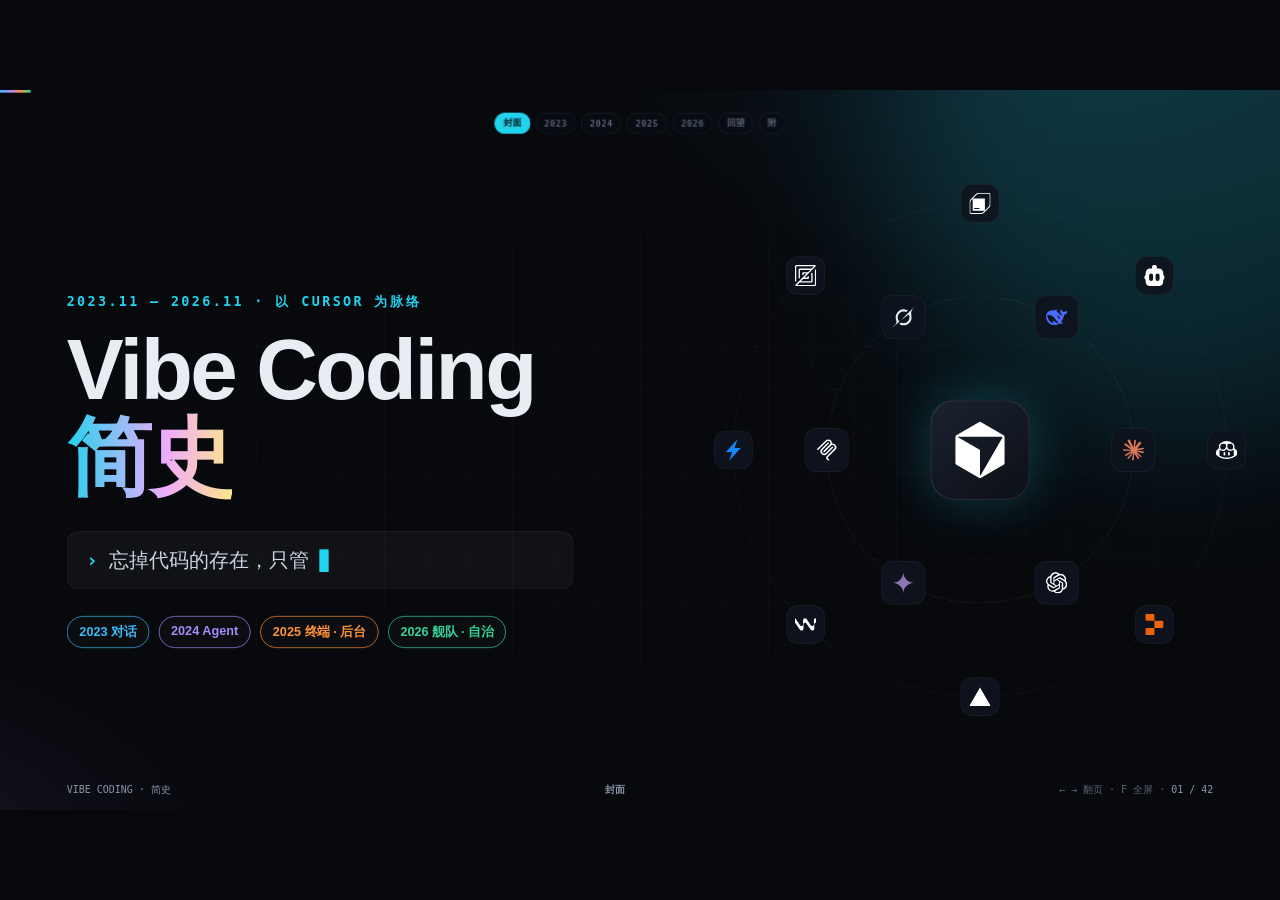
==== commit 8480080c: "feat(deck): 长卷事件卡补作者照片、Grok Bot 换自有 logo、SpaceX × Cursor 加马斯克头像" ====
--- a/index.html
+++ b/index.html
@@ -645,7 +645,7 @@
       <div class="o" style="--t:60deg;--r:230px"><span class="lg" data-l="openai"></span></div>
       <div class="o" style="--t:120deg;--r:230px"><span class="lg" data-l="googlegemini"></span></div>
       <div class="o" style="--t:180deg;--r:230px"><span class="lg" data-l="modelcontextprotocol"></span></div>
-      <div class="o" style="--t:240deg;--r:230px"><span class="lg" data-l="x"></span></div>
+      <div class="o" style="--t:240deg;--r:230px"><span class="lg" data-l="grok"></span></div>
       <div class="o" style="--t:300deg;--r:230px"><span class="lg" data-l="deepseek"></span></div>
     </div>
     <div class="core"><span class="lg xl" data-l="cursor"></span></div>
@@ -1269,7 +1269,7 @@
     </div>
     <div class="cards">
       <div class="cc a"><div class="cc-h"><span class="lg" data-l="claude"></span><b>Loop Engineering</b><em>06</em></div><p>Boris Cherny 等：循环取代提示词</p></div>
-      <div class="cc a"><div class="cc-h"><div class="lgs"><span class="lg sm" data-l="spacex"></span><span class="lg sm" data-l="cursor"></span></div><b>SpaceX × Cursor</b><em>06.16</em></div><p>600 亿美元全股票合并</p></div>
+      <div class="cc a ph"><div class="cc-h"><span class="lg portrait-cc" data-av="elonmusk" title="Elon Musk · SpaceX 创始人 / CEO" style="border-radius:50%"></span><b>SpaceX × Cursor</b><em>06.16</em></div><p>600 亿美元全股票合并</p></div>
       <div class="cc a" style="--ac:var(--red)"><div class="cc-h"><span class="lg" data-l="sentry"></span><b>Agentjacking</b><em>06</em></div><p>借错误遥测注入，劫持编码 Agent</p></div>
       <div class="cc a"><div class="cc-h"><span class="lg m" style="--mc:#4338ca">ID</span><b>Agent Identity</b><em>06.24</em></div><p>Agent 拥有自己的账号与审计</p></div>
       <div class="cc a"><div class="cc-h"><span class="lg" data-l="modelcontextprotocol"></span><b>MCP 企业授权 · ARD</b><em>06.17/18</em></div><p>统一 SSO；Agent 发现工具的规范</p></div>
@@ -1317,7 +1317,7 @@
       <div class="cc a"><div class="cc-h"><span class="lg" data-l="cursor"></span><b>Cursor Router</b><em>07.22</em></div><p>Auto 模式逐请求选模型</p></div>
       <div class="cc a"><div class="cc-h"><span class="lg" data-l="qwen"></span><b>去模型化</b><em>07</em></div><p>开源多协议框架，模型随插随换</p></div>
       <div class="cc a"><div class="cc-h"><span class="lg m" style="--mc:#15803d">✓</span><b>自证正确</b><em>07</em></div><p>红 → 绿 → 回归 证据链才算交付</p></div>
-      <div class="cc a"><div class="cc-h"><span class="lg" data-l="x"></span><b>Grok 4.5</b><em>07</em></div><p>Cursor 与 SpaceXAI 联训模型 · 共建基础</p></div>
+      <div class="cc a"><div class="cc-h"><span class="lg" data-l="grok"></span><b>Grok 4.5</b><em>07</em></div><p>Cursor 与 SpaceXAI 联训模型 · 共建基础</p></div>
       <div class="cc a"><div class="cc-h"><span class="lg" data-l="apple"></span><b>平板指挥 Agent</b><em>07.29</em></div><p>Cursor iPad + Inbox：随处审 PR</p></div>
       <div class="cc a"><div class="cc-h"><span class="lg m" style="--mc:#0369a1">HO</span><b>Human-on-the-loop</b><em>07.17</em></div><p>最小自主性，风险可见且有界</p></div>
     </div>
@@ -1358,7 +1358,7 @@
       <div class="cc a"><div class="cc-h"><span class="lg" data-l="claude"></span><b>Claude Tag</b><em>08</em></div><p>@Claude 是频道里的成员：多人共享 · 越用越懂 · 可主动</p><a class="lk" href="https://www.anthropic.com/news/introducing-claude-tag" target="_blank" rel="noopener noreferrer">公告 ↗</a></div>
       <div class="cc dsx a lkc"><div class="cc-h"><span class="lg" data-l="deepseek"></span><b>DeepSeek Harness（DSH）</b><em>08.13</em></div><p>开源 Agent 运行时：一切皆插件，Agent = Model + Harness</p></div>
       <div class="cc a"><div class="cc-h"><span class="lg" data-l="claude"></span><b>Auto Mode 默认开</b><em>08.14</em></div><p>新会话默认不再逐条审批</p></div>
-      <div class="cc a"><div class="cc-h"><span class="lg" data-l="x"></span><b>Grok Bot</b><em>08.11</em></div><p>常驻云端电脑，登录并使用你的工具，把活干完<br>属个人 Agent：记住你的偏好，只在决策点回来</p><a class="lk" href="https://x.ai/news/introducing-grok-bot" target="_blank" rel="noopener noreferrer">公告 ↗</a></div>
+      <div class="cc a"><div class="cc-h"><span class="lg" data-l="grokbot"></span><b>Grok Bot</b><em>08.11</em></div><p>常驻云端电脑，登录并使用你的工具，把活干完<br>属个人 Agent：记住你的偏好，只在决策点回来</p><a class="lk" href="https://x.ai/news/introducing-grok-bot" target="_blank" rel="noopener noreferrer">公告 ↗</a></div>
     </div>
   </div>
   <div class="buzz a"><span>热议</span><i>Meta Muse Code</i><i class="ds"><span class="lg xs" data-l="deepseek"></span>DeepSeek V4-Pro GA · 峰谷定价</i><i>Slack Code（08.20）· 项目频道写码</i><i>Anthropic 内部 65% 产品代码由 Tag 生成</i><i>MCP 接入实验室硬件</i></div>
@@ -1463,7 +1463,7 @@
       <div class="bh"><span class="lg" data-l="claude"></span><b>个人 Agent</b><span>属于「我」</span></div>
       <div class="bw pop" style="--d:.9s"><i class="lg sm" data-l="claude"></i><span class="bw2"><b>Claude Cowork</b><em>01 发布 · 04.09 全量 GA · 09.16 融入每次对话</em><p>说「要什么」而不是「怎么做」，跨文件与工具执行，回来的是成品</p></span></div>
       <div class="bw pop" style="--d:1.2s"><i class="lg sm m" style="--mc:#1d4ed8">W</i><span class="bw2"><b>WorkBuddy</b><em>03 发布 · 06 企业版 · 国内办公智能体第一</em><p>桌面 Agent 工作台：专家 + 技能 + 连接器，打通腾讯生态与微信远程</p></span></div>
-      <div class="bw pop" style="--d:1.5s"><i class="lg sm" data-l="x"></i><span class="bw2"><b>Grok Bot</b><em>08.11 · Bots 属于个人 Agent</em><p>常驻云端电脑、登录你的工具、只在决策点回来</p></span></div>
+      <div class="bw pop" style="--d:1.5s"><i class="lg sm" data-l="grokbot"></i><span class="bw2"><b>Grok Bot</b><em>08.11 · Bots 属于个人 Agent</em><p>常驻云端电脑、登录你的工具、只在决策点回来</p></span></div>
       <div class="bf">记忆你的偏好 · 越来越像你的私人同事</div>
     </div>
     <div class="br ol">
@@ -1877,12 +1877,12 @@
 <div id="hud"><span><span class="k" id="hud-era">VIBE CODING · 简史</span></span><span id="hud-title">封面</span><span>← → 翻页 · F 全屏 · <span class="k" id="hud-n">01 / 30</span></span></div>
 </div>
 
-<script>window.LOGOS={"cursor":"M11.503.131 1.891 5.678a.84.84 0 0 0-.42.726v11.188c0 .3.162.575.42.724l9.609 5.55a1 1 0 0 0 .998 0l9.61-5.55a.84.84 0 0 0 .42-.724V6.404a.84.84 0 0 0-.42-.726L12.497.131a1.01 1.01 0 0 0-.996 0M2.657 6.338h18.55c.263 0 .43.287.297.515L12.23 22.918c-.062.107-.229.064-.229-.06V12.335a.59.59 0 0 0-.295-.51l-9.11-5.257c-.109-.063-.064-.23.061-.23","githubcopilot":"M23.922 16.997C23.061 18.492 18.063 22.02 12 22.02 5.937 22.02.939 18.492.078 16.997A.641.641 0 0 1 0 16.741v-2.869a.883.883 0 0 1 .053-.22c.372-.935 1.347-2.292 2.605-2.656.167-.429.414-1.055.644-1.517a10.098 10.098 0 0 1-.052-1.086c0-1.331.282-2.499 1.132-3.368.397-.406.89-.717 1.474-.952C7.255 2.937 9.248 1.98 11.978 1.98c2.731 0 4.767.957 6.166 2.093.584.235 1.077.546 1.474.952.85.869 1.132 2.037 1.132 3.368 0 .368-.014.733-.052 1.086.23.462.477 1.088.644 1.517 1.258.364 2.233 1.721 2.605 2.656a.841.841 0 0 1 .053.22v2.869a.641.641 0 0 1-.078.256Zm-11.75-5.992h-.344a4.359 4.359 0 0 1-.355.508c-.77.947-1.918 1.492-3.508 1.492-1.725 0-2.989-.359-3.782-1.259a2.137 2.137 0 0 1-.085-.104L4 11.746v6.585c1.435.779 4.514 2.179 8 2.179 3.486 0 6.565-1.4 8-2.179v-6.585l-.098-.104s-.033.045-.085.104c-.793.9-2.057 1.259-3.782 1.259-1.59 0-2.738-.545-3.508-1.492a4.359 4.359 0 0 1-.355-.508Zm2.328 3.25c.549 0 1 .451 1 1v2c0 .549-.451 1-1 1-.549 0-1-.451-1-1v-2c0-.549.451-1 1-1Zm-5 0c.549 0 1 .451 1 1v2c0 .549-.451 1-1 1-.549 0-1-.451-1-1v-2c0-.549.451-1 1-1Zm3.313-6.185c.136 1.057.403 1.913.878 2.497.442.544 1.134.938 2.344.938 1.573 0 2.292-.337 2.657-.751.384-.435.558-1.15.558-2.361 0-1.14-.243-1.847-.705-2.319-.477-.488-1.319-.862-2.824-1.025-1.487-.161-2.192.138-2.533.529-.269.307-.437.808-.438 1.578v.021c0 .265.021.562.063.893Zm-1.626 0c.042-.331.063-.628.063-.894v-.02c-.001-.77-.169-1.271-.438-1.578-.341-.391-1.046-.69-2.533-.529-1.505.163-2.347.537-2.824 1.025-.462.472-.705 1.179-.705 2.319 0 1.211.175 1.926.558 2.361.365.414 1.084.751 2.657.751 1.21 0 1.902-.394 2.344-.938.475-.584.742-1.44.878-2.497Z","github":"M12 .297c-6.63 0-12 5.373-12 12 0 5.303 3.438 9.8 8.205 11.385.6.113.82-.258.82-.577 0-.285-.01-1.04-.015-2.04-3.338.724-4.042-1.61-4.042-1.61C4.422 18.07 3.633 17.7 3.633 17.7c-1.087-.744.084-.729.084-.729 1.205.084 1.838 1.236 1.838 1.236 1.07 1.835 2.809 1.305 3.495.998.108-.776.417-1.305.76-1.605-2.665-.3-5.466-1.332-5.466-5.93 0-1.31.465-2.38 1.235-3.22-.135-.303-.54-1.523.105-3.176 0 0 1.005-.322 3.3 1.23.96-.267 1.98-.399 3-.405 1.02.006 2.04.138 3 .405 2.28-1.552 3.285-1.23 3.285-1.23.645 1.653.24 2.873.12 3.176.765.84 1.23 1.91 1.23 3.22 0 4.61-2.805 5.625-5.475 5.92.42.36.81 1.096.81 2.22 0 1.606-.015 2.896-.015 3.286 0 .315.21.69.825.57C20.565 22.092 24 17.592 24 12.297c0-6.627-5.373-12-12-12","anthropic":"M17.3041 3.541h-3.6718l6.696 16.918H24Zm-10.6082 0L0 20.459h3.7442l1.3693-3.5527h7.0052l1.3693 3.5528h3.7442L10.5363 3.5409Zm-.3712 10.2232 2.2914-5.9456 2.2914 5.9456Z","claude":"m4.7144 15.9555 4.7174-2.6471.079-.2307-.079-.1275h-.2307l-.7893-.0486-2.6956-.0729-2.3375-.0971-2.2646-.1214-.5707-.1215-.5343-.7042.0546-.3522.4797-.3218.686.0608 1.5179.1032 2.2767.1578 1.6514.0972 2.4468.255h.3886l.0546-.1579-.1336-.0971-.1032-.0972L6.973 9.8356l-2.55-1.6879-1.3356-.9714-.7225-.4918-.3643-.4614-.1578-1.0078.6557-.7225.8803.0607.2246.0607.8925.686 1.9064 1.4754 2.4893 1.8336.3643.3035.1457-.1032.0182-.0728-.164-.2733-1.3539-2.4467-1.445-2.4893-.6435-1.032-.17-.6194c-.0607-.255-.1032-.4674-.1032-.7285L6.287.1335 6.6997 0l.9957.1336.419.3642.6192 1.4147 1.0018 2.2282 1.5543 3.0296.4553.8985.2429.8318.091.255h.1579v-.1457l.1275-1.706.2368-2.0947.2307-2.6957.0789-.7589.3764-.9107.7468-.4918.5828.2793.4797.686-.0668.4433-.2853 1.8517-.5586 2.9021-.3643 1.9429h.2125l.2429-.2429.9835-1.3053 1.6514-2.0643.7286-.8196.85-.9046.5464-.4311h1.0321l.759 1.1293-.34 1.1657-1.0625 1.3478-.8804 1.1414-1.2628 1.7-.7893 1.36.0729.1093.1882-.0183 2.8535-.607 1.5421-.2794 1.8396-.3157.8318.3886.091.3946-.3278.8075-1.967.4857-2.3072.4614-3.4364.8136-.0425.0304.0486.0607 1.5482.1457.6618.0364h1.621l3.0175.2247.7892.522.4736.6376-.079.4857-1.2142.6193-1.6393-.3886-3.825-.9107-1.3113-.3279h-.1822v.1093l1.0929 1.0686 2.0035 1.8092 2.5075 2.3314.1275.5768-.3218.4554-.34-.0486-2.2039-1.6575-.85-.7468-1.9246-1.621h-.1275v.17l.4432.6496 2.3436 3.5214.1214 1.0807-.17.3521-.6071.2125-.6679-.1214-1.3721-1.9246L14.38 17.959l-1.1414-1.9428-.1397.079-.674 7.2552-.3156.3703-.7286.2793-.6071-.4614-.3218-.7468.3218-1.4753.3886-1.9246.3157-1.53.2853-1.9004.17-.6314-.0121-.0425-.1397.0182-1.4328 1.9672-2.1796 2.9446-1.7243 1.8456-.4128.164-.7164-.3704.0667-.6618.4008-.5889 2.386-3.0357 1.4389-1.882.929-1.0868-.0062-.1579h-.0546l-6.3385 4.1164-1.1293.1457-.4857-.4554.0608-.7467.2307-.2429 1.9064-1.3114Z","googlegemini":"M11.04 19.32Q12 21.51 12 24q0-2.49.93-4.68.96-2.19 2.58-3.81t3.81-2.55Q21.51 12 24 12q-2.49 0-4.68-.93a12.3 12.3 0 0 1-3.81-2.58 12.3 12.3 0 0 1-2.58-3.81Q12 2.49 12 0q0 2.49-.96 4.68-.93 2.19-2.55 3.81a12.3 12.3 0 0 1-3.81 2.58Q2.49 12 0 12q2.49 0 4.68.96 2.19.93 3.81 2.55t2.55 3.81","google":"M12.48 10.92v3.28h7.84c-.24 1.84-.853 3.187-1.787 4.133-1.147 1.147-2.933 2.4-6.053 2.4-4.827 0-8.6-3.893-8.6-8.72s3.773-8.72 8.6-8.72c2.6 0 4.507 1.027 5.907 2.347l2.307-2.307C18.747 1.44 16.133 0 12.48 0 5.867 0 .307 5.387.307 12s5.56 12 12.173 12c3.573 0 6.267-1.173 8.373-3.36 2.16-2.16 2.84-5.213 2.84-7.667 0-.76-.053-1.467-.173-2.053H12.48z","replit":"M2 1.5A1.5 1.5 0 0 1 3.5 0h7A1.5 1.5 0 0 1 12 1.5V8H3.5A1.5 1.5 0 0 1 2 6.5ZM12 8h8.5A1.5 1.5 0 0 1 22 9.5v5a1.5 1.5 0 0 1-1.5 1.5H12ZM2 17.5A1.5 1.5 0 0 1 3.5 16H12v6.5a1.5 1.5 0 0 1-1.5 1.5h-7A1.5 1.5 0 0 1 2 22.5Z","vercel":"m12 1.608 12 20.784H0Z","windsurf":"M23.55 5.067c-1.2038-.002-2.1806.973-2.1806 2.1765v4.8676c0 .972-.8035 1.7594-1.7597 1.7594-.568 0-1.1352-.286-1.4718-.7659l-4.9713-7.1003c-.4125-.5896-1.0837-.941-1.8103-.941-1.1334 0-2.1533.9635-2.1533 2.153v4.8957c0 .972-.7969 1.7594-1.7596 1.7594-.57 0-1.1363-.286-1.4728-.7658L.4076 5.1598C.2822 4.9798 0 5.0688 0 5.2882v4.2452c0 .2147.0656.4228.1884.599l5.4748 7.8183c.3234.462.8006.8052 1.3509.9298 1.3771.313 2.6446-.747 2.6446-2.0977v-4.893c0-.972.7875-1.7593 1.7596-1.7593h.003a1.798 1.798 0 0 1 1.4718.7658l4.9723 7.0994c.4135.5905 1.05.941 1.8093.941 1.1587 0 2.1515-.9645 2.1515-2.153v-4.8948c0-.972.7875-1.7594 1.7596-1.7594h.194a.22.22 0 0 0 .2204-.2202v-4.622a.22.22 0 0 0-.2203-.2203Z","stackblitz":"M10.797 14.182H3.635L16.728 0l-3.525 9.818h7.162L7.272 24l3.524-9.818Z","zedindustries":"M2.25 1.5a.75.75 0 0 0-.75.75v16.5H0V2.25A2.25 2.25 0 0 1 2.25 0h20.095c1.002 0 1.504 1.212.795 1.92L10.764 14.298h3.486V12.75h1.5v1.922a1.125 1.125 0 0 1-1.125 1.125H9.264l-2.578 2.578h11.689V9h1.5v9.375a1.5 1.5 0 0 1-1.5 1.5H5.185L2.562 22.5H21.75a.75.75 0 0 0 .75-.75V5.25H24v16.5A2.25 2.25 0 0 1 21.75 24H1.655C.653 24 .151 22.788.86 22.08L13.19 9.75H9.75v1.5h-1.5V9.375A1.125 1.125 0 0 1 9.375 8.25h5.314l2.625-2.625H5.625V15h-1.5V5.625a1.5 1.5 0 0 1 1.5-1.5h13.19L21.438 1.5z","jetbrains":"M2.345 23.997A2.347 2.347 0 0 1 0 21.652V10.988C0 9.665.535 8.37 1.473 7.433l5.965-5.961A5.01 5.01 0 0 1 10.989 0h10.666A2.347 2.347 0 0 1 24 2.345v10.664a5.056 5.056 0 0 1-1.473 3.554l-5.965 5.965A5.017 5.017 0 0 1 13.007 24v-.003H2.345Zm8.969-6.854H5.486v1.371h5.828v-1.371ZM3.963 6.514h13.523v13.519l4.257-4.257a3.936 3.936 0 0 0 1.146-2.767V2.345c0-.678-.552-1.234-1.234-1.234H10.989a3.897 3.897 0 0 0-2.767 1.145L3.963 6.514Zm-.192.192L2.256 8.22a3.944 3.944 0 0 0-1.145 2.768v10.664c0 .678.552 1.234 1.234 1.234h10.666a3.9 3.9 0 0 0 2.767-1.146l1.512-1.511H3.771V6.706Z","x":"M14.234 10.162 22.977 0h-2.072l-7.591 8.824L7.251 0H.258l9.168 13.343L.258 24H2.33l8.016-9.318L16.749 24h6.993zm-2.837 3.299-.929-1.329L3.076 1.56h3.182l5.965 8.532.929 1.329 7.754 11.09h-3.182z","perplexity":"M22.3977 7.0896h-2.3106V.0676l-7.5094 6.3542V.1577h-1.1554v6.1966L4.4904 0v7.0896H1.6023v10.3976h2.8882V24l6.932-6.3591v6.2005h1.1554v-6.0469l6.9318 6.1807v-6.4879h2.8882V7.0896zm-3.4657-4.531v4.531h-5.355l5.355-4.531zm-13.2862.0676 4.8691 4.4634H5.6458V2.6262zM2.7576 16.332V8.245h7.8476l-6.1149 6.1147v1.9723H2.7576zm2.8882 5.0404v-3.8852h.0001v-2.6488l5.7763-5.7764v7.0111l-5.7764 5.2993zm12.7086.0248-5.7766-5.1509V9.0618l5.7766 5.7766v6.5588zm2.8882-5.0652h-1.733v-1.9723L13.3948 8.245h7.8478v8.087z","docker":"M13.983 11.078h2.119a.186.186 0 00.186-.185V9.006a.186.186 0 00-.186-.186h-2.119a.185.185 0 00-.185.185v1.888c0 .102.083.185.185.185m-2.954-5.43h2.118a.186.186 0 00.186-.186V3.574a.186.186 0 00-.186-.185h-2.118a.185.185 0 00-.185.185v1.888c0 .102.082.185.185.185m0 2.716h2.118a.187.187 0 00.186-.186V6.29a.186.186 0 00-.186-.185h-2.118a.185.185 0 00-.185.185v1.887c0 .102.082.185.185.186m-2.93 0h2.12a.186.186 0 00.184-.186V6.29a.185.185 0 00-.185-.185H8.1a.185.185 0 00-.185.185v1.887c0 .102.083.185.185.186m-2.964 0h2.119a.186.186 0 00.185-.186V6.29a.185.185 0 00-.185-.185H5.136a.186.186 0 00-.186.185v1.887c0 .102.084.185.186.186m5.893 2.715h2.118a.186.186 0 00.186-.185V9.006a.186.186 0 00-.186-.186h-2.118a.185.185 0 00-.185.185v1.888c0 .102.082.185.185.185m-2.93 0h2.12a.185.185 0 00.184-.185V9.006a.185.185 0 00-.184-.186h-2.12a.185.185 0 00-.184.185v1.888c0 .102.083.185.185.185m-2.964 0h2.119a.185.185 0 00.185-.185V9.006a.185.185 0 00-.184-.186h-2.12a.186.186 0 00-.186.186v1.887c0 .102.084.185.186.185m-2.92 0h2.12a.185.185 0 00.184-.185V9.006a.185.185 0 00-.184-.186h-2.12a.185.185 0 00-.184.185v1.888c0 .102.082.185.185.185M23.763 9.89c-.065-.051-.672-.51-1.954-.51-.338.001-.676.03-1.01.087-.248-1.7-1.653-2.53-1.716-2.566l-.344-.199-.226.327c-.284.438-.49.922-.612 1.43-.23.97-.09 1.882.403 2.661-.595.332-1.55.413-1.744.42H.751a.751.751 0 00-.75.748 11.376 11.376 0 00.692 4.062c.545 1.428 1.355 2.48 2.41 3.124 1.18.723 3.1 1.137 5.275 1.137.983.003 1.963-.086 2.93-.266a12.248 12.248 0 003.823-1.389c.98-.567 1.86-1.288 2.61-2.136 1.252-1.418 1.998-2.997 2.553-4.4h.221c1.372 0 2.215-.549 2.68-1.009.309-.293.55-.65.707-1.046l.098-.288Z","cloudflare":"M16.5088 16.8447c.1475-.5068.0908-.9707-.1553-1.3154-.2246-.3164-.6045-.499-1.0615-.5205l-8.6592-.1123a.1559.1559 0 0 1-.1333-.0713c-.0283-.042-.0351-.0986-.021-.1553.0278-.084.1123-.1484.2036-.1562l8.7359-.1123c1.0351-.0489 2.1601-.8868 2.5537-1.9136l.499-1.3013c.0215-.0561.0293-.1128.0147-.168-.5625-2.5463-2.835-4.4453-5.5499-4.4453-2.5039 0-4.6284 1.6177-5.3876 3.8614-.4927-.3658-1.1187-.5625-1.794-.499-1.2026.119-2.1665 1.083-2.2861 2.2856-.0283.31-.0069.6128.0635.894C1.5683 13.171 0 14.7754 0 16.752c0 .1748.0142.3515.0352.5273.0141.083.0844.1475.1689.1475h15.9814c.0909 0 .1758-.0645.2032-.1553l.12-.4268zm2.7568-5.5634c-.0771 0-.1611 0-.2383.0112-.0566 0-.1054.0415-.127.0976l-.3378 1.1744c-.1475.5068-.0918.9707.1543 1.3164.2256.3164.6055.498 1.0625.5195l1.8437.1133c.0557 0 .1055.0263.1329.0703.0283.043.0351.1074.0214.1562-.0283.084-.1132.1485-.204.1553l-1.921.1123c-1.041.0488-2.1582.8867-2.5527 1.914l-.1406.3585c-.0283.0713.0215.1416.0986.1416h6.5977c.0771 0 .1474-.0489.169-.126.1122-.4082.1757-.837.1757-1.2803 0-2.6025-2.125-4.727-4.7344-4.727","figma":"M15.852 8.981h-4.588V0h4.588c2.476 0 4.49 2.014 4.49 4.49s-2.014 4.491-4.49 4.491zM12.735 7.51h3.117c1.665 0 3.019-1.355 3.019-3.019s-1.355-3.019-3.019-3.019h-3.117V7.51zm0 1.471H8.148c-2.476 0-4.49-2.014-4.49-4.49S5.672 0 8.148 0h4.588v8.981zm-4.587-7.51c-1.665 0-3.019 1.355-3.019 3.019s1.354 3.02 3.019 3.02h3.117V1.471H8.148zm4.587 15.019H8.148c-2.476 0-4.49-2.014-4.49-4.49s2.014-4.49 4.49-4.49h4.588v8.98zM8.148 8.981c-1.665 0-3.019 1.355-3.019 3.019s1.355 3.019 3.019 3.019h3.117V8.981H8.148zM8.172 24c-2.489 0-4.515-2.014-4.515-4.49s2.014-4.49 4.49-4.49h4.588v4.441c0 2.503-2.047 4.539-4.563 4.539zm-.024-7.51a3.023 3.023 0 0 0-3.019 3.019c0 1.665 1.365 3.019 3.044 3.019 1.705 0 3.093-1.376 3.093-3.068v-2.97H8.148zm7.704 0h-.098c-2.476 0-4.49-2.014-4.49-4.49s2.014-4.49 4.49-4.49h.098c2.476 0 4.49 2.014 4.49 4.49s-2.014 4.49-4.49 4.49zm-.097-7.509c-1.665 0-3.019 1.355-3.019 3.019s1.355 3.019 3.019 3.019h.098c1.665 0 3.019-1.355 3.019-3.019s-1.355-3.019-3.019-3.019h-.098z","linear":"M2.886 4.18A11.982 11.982 0 0 1 11.99 0C18.624 0 24 5.376 24 12.009c0 3.64-1.62 6.903-4.18 9.105L2.887 4.18ZM1.817 5.626l16.556 16.556c-.524.33-1.075.62-1.65.866L.951 7.277c.247-.575.537-1.126.866-1.65ZM.322 9.163l14.515 14.515c-.71.172-1.443.282-2.195.322L0 11.358a12 12 0 0 1 .322-2.195Zm-.17 4.862 9.823 9.824a12.02 12.02 0 0 1-9.824-9.824Z","deepseek":"M23.748 4.651c-.254-.124-.364.113-.512.233-.051.04-.094.09-.137.137-.372.397-.806.657-1.373.626-.829-.046-1.537.214-2.163.848-.133-.782-.575-1.248-1.247-1.548-.352-.155-.708-.311-.955-.65-.172-.24-.219-.509-.305-.774-.055-.16-.11-.323-.293-.35-.2-.031-.278.136-.356.276-.313.572-.434 1.202-.422 1.84.027 1.436.633 2.58 1.838 3.393.137.094.172.187.129.323-.082.28-.18.553-.266.833-.055.179-.137.218-.328.14a5.5 5.5 0 0 1-1.737-1.179c-.857-.828-1.631-1.743-2.597-2.46a12 12 0 0 0-.689-.47c-.985-.957.13-1.743.387-1.836.27-.098.094-.433-.778-.428-.872.003-1.67.295-2.687.685a3 3 0 0 1-.465.136 9.6 9.6 0 0 0-2.883-.101c-1.885.21-3.39 1.1-4.497 2.622C.082 8.776-.231 10.854.152 13.02c.403 2.284 1.568 4.175 3.36 5.653 1.857 1.533 3.997 2.284 6.438 2.14 1.482-.085 3.132-.284 4.994-1.86.47.234.962.328 1.78.398.629.058 1.235-.031 1.705-.129.735-.155.684-.836.418-.961-2.155-1.004-1.682-.595-2.112-.926 1.095-1.295 2.768-3.598 3.284-6.733.05-.346.115-.834.108-1.114-.004-.171.035-.238.23-.257a4.2 4.2 0 0 0 1.545-.475c1.397-.763 1.96-2.016 2.093-3.517.02-.23-.004-.467-.247-.588M11.58 18.168c-2.088-1.642-3.101-2.183-3.52-2.16-.39.024-.32.472-.234.763.09.288.207.487.371.74.114.167.192.416-.113.603-.673.416-1.842-.14-1.897-.168-1.361-.801-2.5-1.86-3.301-3.306-.775-1.393-1.225-2.888-1.299-4.482-.02-.385.094-.522.477-.592a4.7 4.7 0 0 1 1.53-.038c2.131.311 3.946 1.264 5.467 2.774.868.86 1.525 1.887 2.202 2.89.72 1.066 1.494 2.082 2.48 2.915.348.291.626.513.892.677-.802.09-2.14.109-3.055-.615zm1.001-6.44a.306.306 0 0 1 .415-.287.3.3 0 0 1 .113.074.3.3 0 0 1 .086.214c0 .17-.136.307-.308.307a.303.303 0 0 1-.306-.307m3.11 1.596c-.2.081-.4.151-.591.16a1.25 1.25 0 0 1-.798-.254c-.274-.23-.47-.358-.551-.758a1.7 1.7 0 0 1 .015-.588c.07-.327-.007-.537-.238-.727-.188-.156-.426-.199-.689-.199a.6.6 0 0 1-.254-.078.253.253 0 0 1-.114-.358 1 1 0 0 1 .192-.21c.356-.202.767-.136 1.146.016.352.144.618.408 1.001.782.392.451.462.576.685.915.176.264.336.536.446.848.066.194-.02.353-.25.45","alibabacloud":"M3.996 4.517h5.291L8.01 6.324 4.153 7.506a1.668 1.668 0 0 0-1.165 1.601v5.786a1.668 1.668 0 0 0 1.165 1.6l3.857 1.183 1.277 1.807H3.996A3.996 3.996 0 0 1 0 15.487V8.513a3.996 3.996 0 0 1 3.996-3.996m16.008 0h-5.291l1.277 1.807 3.857 1.182c.715.227 1.17.889 1.165 1.601v5.786a1.668 1.668 0 0 1-1.165 1.6l-3.857 1.183-1.277 1.807h5.291A3.996 3.996 0 0 0 24 15.487V8.513a3.996 3.996 0 0 0-3.996-3.996m-4.007 8.345H8.002v-1.804h7.995Z","xiaomi":"M12 0C8.016 0 4.756.255 2.493 2.516.23 4.776 0 8.033 0 12.012c0 3.98.23 7.235 2.494 9.497C4.757 23.77 8.017 24 12 24c3.983 0 7.243-.23 9.506-2.491C23.77 19.247 24 15.99 24 12.012c0-3.984-.233-7.243-2.502-9.504C19.234.252 15.978 0 12 0zM4.906 7.405h5.624c1.47 0 3.007.068 3.764.827.746.746.827 2.233.83 3.676v4.54a.15.15 0 0 1-.152.147h-1.947a.15.15 0 0 1-.152-.148V11.83c-.002-.806-.048-1.634-.464-2.051-.358-.36-1.026-.441-1.72-.458H7.158a.15.15 0 0 0-.151.147v6.98a.15.15 0 0 1-.152.148H4.906a.15.15 0 0 1-.15-.148V7.554a.15.15 0 0 1 .15-.149zm12.131 0h1.949a.15.15 0 0 1 .15.15v8.892a.15.15 0 0 1-.15.148h-1.949a.15.15 0 0 1-.151-.148V7.554a.15.15 0 0 1 .151-.149zM8.92 10.948h2.046c.083 0 .15.066.15.147v5.352a.15.15 0 0 1-.15.148H8.92a.15.15 0 0 1-.152-.148v-5.352a.15.15 0 0 1 .152-.147Z","meta":"M6.915 4.03c-1.968 0-3.683 1.28-4.871 3.113C.704 9.208 0 11.883 0 14.449c0 .706.07 1.369.21 1.973a6.624 6.624 0 0 0 .265.86 5.297 5.297 0 0 0 .371.761c.696 1.159 1.818 1.927 3.593 1.927 1.497 0 2.633-.671 3.965-2.444.76-1.012 1.144-1.626 2.663-4.32l.756-1.339.186-.325c.061.1.121.196.183.3l2.152 3.595c.724 1.21 1.665 2.556 2.47 3.314 1.046.987 1.992 1.22 3.06 1.22 1.075 0 1.876-.355 2.455-.843a3.743 3.743 0 0 0 .81-.973c.542-.939.861-2.127.861-3.745 0-2.72-.681-5.357-2.084-7.45-1.282-1.912-2.957-2.93-4.716-2.93-1.047 0-2.088.467-3.053 1.308-.652.57-1.257 1.29-1.82 2.05-.69-.875-1.335-1.547-1.958-2.056-1.182-.966-2.315-1.303-3.454-1.303zm10.16 2.053c1.147 0 2.188.758 2.992 1.999 1.132 1.748 1.647 4.195 1.647 6.4 0 1.548-.368 2.9-1.839 2.9-.58 0-1.027-.23-1.664-1.004-.496-.601-1.343-1.878-2.832-4.358l-.617-1.028a44.908 44.908 0 0 0-1.255-1.98c.07-.109.141-.224.211-.327 1.12-1.667 2.118-2.602 3.358-2.602zm-10.201.553c1.265 0 2.058.791 2.675 1.446.307.327.737.871 1.234 1.579l-1.02 1.566c-.757 1.163-1.882 3.017-2.837 4.338-1.191 1.649-1.81 1.817-2.486 1.817-.524 0-1.038-.237-1.383-.794-.263-.426-.464-1.13-.464-2.046 0-2.221.63-4.535 1.66-6.088.454-.687.964-1.226 1.533-1.533a2.264 2.264 0 0 1 1.088-.285z","spacex":"M24 7.417C8.882 8.287 1.89 14.75.321 16.28L0 16.583h2.797C10.356 9.005 21.222 7.663 24 7.417zm-17.046 6.35c-.472.321-.945.68-1.398 1.02l2.457 1.796h2.778zM2.948 10.8H.189l3.25 2.381c.473-.321 1.02-.661 1.512-.945Z","mistralai":"M17.143 3.429v3.428h-3.429v3.429h-3.428V6.857H6.857V3.43H3.43v13.714H0v3.428h10.286v-3.428H6.857v-3.429h3.429v3.429h3.429v-3.429h3.428v3.429h-3.428v3.428H24v-3.428h-3.43V3.429z","huggingface":"M12.025 1.13c-5.77 0-10.449 4.647-10.449 10.378 0 1.112.178 2.181.503 3.185.064-.222.203-.444.416-.577a.96.96 0 0 1 .524-.15c.293 0 .584.124.84.284.278.173.48.408.71.694.226.282.458.611.684.951v-.014c.017-.324.106-.622.264-.874s.403-.487.762-.543c.3-.047.596.06.787.203s.31.313.4.467c.15.257.212.468.233.542.01.026.653 1.552 1.657 2.54.616.605 1.01 1.223 1.082 1.912.055.537-.096 1.059-.38 1.572.637.121 1.294.187 1.967.187.657 0 1.298-.063 1.921-.178-.287-.517-.44-1.041-.384-1.581.07-.69.465-1.307 1.081-1.913 1.004-.987 1.647-2.513 1.657-2.539.021-.074.083-.285.233-.542.09-.154.208-.323.4-.467a1.08 1.08 0 0 1 .787-.203c.359.056.604.29.762.543s.247.55.265.874v.015c.225-.34.457-.67.683-.952.23-.286.432-.52.71-.694.257-.16.547-.284.84-.285a.97.97 0 0 1 .524.151c.228.143.373.388.43.625l.006.04a10.3 10.3 0 0 0 .534-3.273c0-5.731-4.678-10.378-10.449-10.378M8.327 6.583a1.5 1.5 0 0 1 .713.174 1.487 1.487 0 0 1 .617 2.013c-.183.343-.762-.214-1.102-.094-.38.134-.532.914-.917.71a1.487 1.487 0 0 1 .69-2.803m7.486 0a1.487 1.487 0 0 1 .689 2.803c-.385.204-.536-.576-.916-.71-.34-.12-.92.437-1.103.094a1.487 1.487 0 0 1 .617-2.013 1.5 1.5 0 0 1 .713-.174m-10.68 1.55a.96.96 0 1 1 0 1.921.96.96 0 0 1 0-1.92m13.838 0a.96.96 0 1 1 0 1.92.96.96 0 0 1 0-1.92M8.489 11.458c.588.01 1.965 1.157 3.572 1.164 1.607-.007 2.984-1.155 3.572-1.164.196-.003.305.12.305.454 0 .886-.424 2.328-1.563 3.202-.22-.756-1.396-1.366-1.63-1.32q-.011.001-.02.006l-.044.026-.01.008-.03.024q-.018.017-.035.036l-.032.04a1 1 0 0 0-.058.09l-.014.025q-.049.088-.11.19a1 1 0 0 1-.083.116 1.2 1.2 0 0 1-.173.18q-.035.029-.075.058a1.3 1.3 0 0 1-.251-.243 1 1 0 0 1-.076-.107c-.124-.193-.177-.363-.337-.444-.034-.016-.104-.008-.2.022q-.094.03-.216.087-.06.028-.125.063l-.13.074q-.067.04-.136.086a3 3 0 0 0-.135.096 3 3 0 0 0-.26.219 2 2 0 0 0-.12.121 2 2 0 0 0-.106.128l-.002.002a2 2 0 0 0-.09.132l-.001.001a1.2 1.2 0 0 0-.105.212q-.013.036-.024.073c-1.139-.875-1.563-2.317-1.563-3.203 0-.334.109-.457.305-.454m.836 10.354c.824-1.19.766-2.082-.365-3.194-1.13-1.112-1.789-2.738-1.789-2.738s-.246-.945-.806-.858-.97 1.499.202 2.362c1.173.864-.233 1.45-.685.64-.45-.812-1.683-2.896-2.322-3.295s-1.089-.175-.938.647 2.822 2.813 2.562 3.244-1.176-.506-1.176-.506-2.866-2.567-3.49-1.898.473 1.23 2.037 2.16c1.564.932 1.686 1.178 1.464 1.53s-3.675-2.511-4-1.297c-.323 1.214 3.524 1.567 3.287 2.405-.238.839-2.71-1.587-3.216-.642-.506.946 3.49 2.056 3.522 2.064 1.29.33 4.568 1.028 5.713-.624m5.349 0c-.824-1.19-.766-2.082.365-3.194 1.13-1.112 1.789-2.738 1.789-2.738s.246-.945.806-.858.97 1.499-.202 2.362c-1.173.864.233 1.45.685.64.451-.812 1.683-2.896 2.322-3.295s1.089-.175.938.647-2.822 2.813-2.562 3.244 1.176-.506 1.176-.506 2.866-2.567 3.49-1.898-.473 1.23-2.037 2.16c-1.564.932-1.686 1.178-1.464 1.53s3.675-2.511 4-1.297c.323 1.214-3.524 1.567-3.287 2.405.238.839 2.71-1.587 3.216-.642.506.946-3.49 2.056-3.522 2.064-1.29.33-4.568 1.028-5.713-.624","modelcontextprotocol":"M13.85 0a4.16 4.16 0 0 0-2.95 1.217L1.456 10.66a.835.835 0 0 0 0 1.18.835.835 0 0 0 1.18 0l9.442-9.442a2.49 2.49 0 0 1 3.541 0 2.49 2.49 0 0 1 0 3.541L8.59 12.97l-.1.1a.835.835 0 0 0 0 1.18.835.835 0 0 0 1.18 0l.1-.098 7.03-7.034a2.49 2.49 0 0 1 3.542 0l.049.05a2.49 2.49 0 0 1 0 3.54l-8.54 8.54a1.96 1.96 0 0 0 0 2.755l1.753 1.753a.835.835 0 0 0 1.18 0 .835.835 0 0 0 0-1.18l-1.753-1.753a.266.266 0 0 1 0-.394l8.54-8.54a4.185 4.185 0 0 0 0-5.9l-.05-.05a4.16 4.16 0 0 0-2.95-1.218c-.2 0-.401.02-.6.048a4.17 4.17 0 0 0-1.17-3.552A4.16 4.16 0 0 0 13.85 0m0 3.333a.84.84 0 0 0-.59.245L6.275 10.56a4.186 4.186 0 0 0 0 5.902 4.186 4.186 0 0 0 5.902 0L19.16 9.48a.835.835 0 0 0 0-1.18.835.835 0 0 0-1.18 0l-6.985 6.984a2.49 2.49 0 0 1-3.54 0 2.49 2.49 0 0 1 0-3.54l6.983-6.985a.835.835 0 0 0 0-1.18.84.84 0 0 0-.59-.245","googlechrome":"M12 0C8.21 0 4.831 1.757 2.632 4.501l3.953 6.848A5.454 5.454 0 0 1 12 6.545h10.691A12 12 0 0 0 12 0zM1.931 5.47A11.943 11.943 0 0 0 0 12c0 6.012 4.42 10.991 10.189 11.864l3.953-6.847a5.45 5.45 0 0 1-6.865-2.29zm13.342 2.166a5.446 5.446 0 0 1 1.45 7.09l.002.001h-.002l-5.344 9.257c.206.01.413.016.621.016 6.627 0 12-5.373 12-12 0-1.54-.29-3.011-.818-4.364zM12 16.364a4.364 4.364 0 1 1 0-8.728 4.364 4.364 0 0 1 0 8.728Z","apple":"M12.152 6.896c-.948 0-2.415-1.078-3.96-1.04-2.04.027-3.91 1.183-4.961 3.014-2.117 3.675-.546 9.103 1.519 12.09 1.013 1.454 2.208 3.09 3.792 3.039 1.52-.065 2.09-.987 3.935-.987 1.831 0 2.35.987 3.96.948 1.637-.026 2.676-1.48 3.676-2.948 1.156-1.688 1.636-3.325 1.662-3.415-.039-.013-3.182-1.221-3.22-4.857-.026-3.04 2.48-4.494 2.597-4.559-1.429-2.09-3.623-2.324-4.39-2.376-2-.156-3.675 1.09-4.61 1.09zM15.53 3.83c.843-1.012 1.4-2.427 1.245-3.83-1.207.052-2.662.805-3.532 1.818-.78.896-1.454 2.338-1.273 3.714 1.338.104 2.715-.688 3.559-1.701","netlify":"M6.49 19.04h-.23L5.13 17.9v-.23l1.73-1.71h1.2l.15.15v1.2L6.5 19.04ZM5.13 6.31V6.1l1.13-1.13h.23L8.2 6.68v1.2l-.15.15h-1.2L5.13 6.31Zm9.96 9.09h-1.65l-.14-.13v-3.83c0-.68-.27-1.2-1.1-1.23-.42 0-.9 0-1.43.02l-.07.08v4.96l-.14.14H8.9l-.13-.14V8.73l.13-.14h3.7a2.6 2.6 0 0 1 2.61 2.6v4.08l-.13.14Zm-8.37-2.44H.14L0 12.82v-1.64l.14-.14h6.58l.14.14v1.64l-.14.14Zm17.14 0h-6.58l-.14-.14v-1.64l.14-.14h6.58l.14.14v1.64l-.14.14ZM11.05 6.55V1.64l.14-.14h1.65l.14.14v4.9l-.14.14h-1.65l-.14-.13Zm0 15.81v-4.9l.14-.14h1.65l.14.13v4.91l-.14.14h-1.65l-.14-.14Z","kimi":"M21.765.351C22.998.351 24 1.353 24 2.586S22.998 4.82 21.765 4.82h-1.974c-.15 0-.26-.12-.26-.26V2.586A2.237 2.237 0 0 1 21.765.35M9.41 13.388l8.447-8.377c.16-.16.07-.471-.14-.471h-4.55s-.1.02-.14.06l-9.099 9.029c-.14.14-.35.02-.35-.21V4.81c0-.15-.1-.27-.221-.27H.22c-.12 0-.22.12-.22.27v18.57c0 .15.1.27.22.27h3.137c.12 0 .22-.12.22-.27v-3.79c0-.08.03-.16.08-.21l2.826-2.796c.07-.07.16-.08.241-.03l7.546 5.551a8.9 8.9 0 0 0 4.018 1.493c.12.01.23-.11.23-.27V19.76c0-.14-.08-.25-.19-.26a5.8 5.8 0 0 1-2.355-.942l-6.533-4.73c-.14-.09-.15-.32-.03-.441","qwen":"M23.919 14.545 20.817 9.17l1.47-2.544a.56.56 0 0 0 0-.566l-1.633-2.83a.57.57 0 0 0-.49-.283h-6.207L12.487.402a.57.57 0 0 0-.49-.284H8.732a.56.56 0 0 0-.49.284L5.139 5.775h-2.94a.56.56 0 0 0-.49.284L.077 8.887a.56.56 0 0 0 0 .567L3.18 14.83l-1.47 2.545a.56.56 0 0 0 0 .566l1.634 2.83a.57.57 0 0 0 .49.283h6.205l1.47 2.545a.57.57 0 0 0 .49.284h3.266a.57.57 0 0 0 .49-.284l3.104-5.375h2.94a.57.57 0 0 0 .49-.283l1.634-2.828a.55.55 0 0 0-.004-.568M8.733.686l1.634 2.828-1.634 2.828H21.8L20.164 9.17H7.425L5.63 6.06Zm1.306 19.801-6.205-.002 1.634-2.83h3.265L2.201 6.344h3.267q3.182 5.517 6.367 11.032zm10.124-5.66L18.53 12l-6.532 11.315-1.634-2.83c2.129-3.673 4.25-7.351 6.373-11.028h3.592l3.102 5.374z","nvidia":"M8.948 8.798v-1.43a6.7 6.7 0 0 1 .424-.018c3.922-.124 6.493 3.374 6.493 3.374s-2.774 3.851-5.75 3.851c-.398 0-.787-.062-1.158-.185v-4.346c1.528.185 1.837.857 2.747 2.385l2.04-1.714s-1.492-1.952-4-1.952a6.016 6.016 0 0 0-.796.035m0-4.735v2.138l.424-.027c5.45-.185 9.01 4.47 9.01 4.47s-4.08 4.964-8.33 4.964c-.37 0-.733-.035-1.095-.097v1.325c.3.035.61.062.91.062 3.957 0 6.82-2.023 9.593-4.408.459.371 2.34 1.263 2.73 1.652-2.633 2.208-8.772 3.984-12.253 3.984-.335 0-.653-.018-.971-.053v1.864H24V4.063zm0 10.326v1.131c-3.657-.654-4.673-4.46-4.673-4.46s1.758-1.944 4.673-2.262v1.237H8.94c-1.528-.186-2.73 1.245-2.73 1.245s.68 2.412 2.739 3.11M2.456 10.9s2.164-3.197 6.5-3.533V6.201C4.153 6.59 0 10.653 0 10.653s2.35 6.802 8.948 7.42v-1.237c-4.84-.6-6.492-5.936-6.492-5.936z","linuxfoundation":"M4.8 19.2h9.6V24H0V9.6h4.8v9.6zM0 0v7.2h4.8V4.822h14.4V19.2h-2.4V24H24V0H0z","cline":"m23.365 13.556-1.442-2.895V8.994c0-2.764-2.218-5.002-4.954-5.002h-2.464c.178-.367.276-.779.276-1.213A2.77 2.77 0 0 0 12.018 0a2.77 2.77 0 0 0-2.763 2.779c0 .434.098.846.276 1.213H7.067c-2.736 0-4.954 2.238-4.954 5.002v1.667L.64 13.549c-.149.29-.149.636 0 .927l1.472 2.855v1.667C2.113 21.762 4.33 24 7.067 24h9.902c2.736 0 4.954-2.238 4.954-5.002V17.33l1.44-2.865c.143-.286.143-.622.002-.91m-12.854 2.36a2.27 2.27 0 0 1-2.261 2.273 2.27 2.27 0 0 1-2.261-2.273v-4.042A2.27 2.27 0 0 1 8.249 9.6a2.267 2.267 0 0 1 2.262 2.274zm7.285 0a2.27 2.27 0 0 1-2.26 2.273 2.27 2.27 0 0 1-2.262-2.273v-4.042A2.267 2.267 0 0 1 15.535 9.6a2.267 2.267 0 0 1 2.261 2.274z","opencode":"M22 24H2V0h20zM17 4.8H7v14.4h10z","sentry":"M13.91 2.505c-.873-1.448-2.972-1.448-3.844 0L6.904 7.92a15.478 15.478 0 0 1 8.53 12.811h-2.221A13.301 13.301 0 0 0 5.784 9.814l-2.926 5.06a7.65 7.65 0 0 1 4.435 5.848H2.194a.365.365 0 0 1-.298-.534l1.413-2.402a5.16 5.16 0 0 0-1.614-.913L.296 19.275a2.182 2.182 0 0 0 .812 2.999 2.24 2.24 0 0 0 1.086.288h6.983a9.322 9.322 0 0 0-3.845-8.318l1.11-1.922a11.47 11.47 0 0 1 4.95 10.24h5.915a17.242 17.242 0 0 0-7.885-15.28l2.244-3.845a.37.37 0 0 1 .504-.13c.255.14 9.75 16.708 9.928 16.9a.365.365 0 0 1-.327.543h-2.287c.029.612.029 1.223 0 1.831h2.297a2.206 2.206 0 0 0 1.922-3.31z","openai":"M22.2819 9.8211a5.9847 5.9847 0 0 0-.5157-4.9108 6.0462 6.0462 0 0 0-6.5098-2.9A6.0651 6.0651 0 0 0 4.9807 4.1818a5.9847 5.9847 0 0 0-3.9977 2.9 6.0462 6.0462 0 0 0 .7427 7.0966 5.98 5.98 0 0 0 .511 4.9107 6.051 6.051 0 0 0 6.5146 2.9001A5.9847 5.9847 0 0 0 13.2599 24a6.0557 6.0557 0 0 0 5.7718-4.2058 5.9894 5.9894 0 0 0 3.9977-2.9001 6.0557 6.0557 0 0 0-.7475-7.0729zm-9.022 12.6081a4.4755 4.4755 0 0 1-2.8764-1.0408l.1419-.0804 4.7783-2.7582a.7948.7948 0 0 0 .3927-.6813v-6.7369l2.02 1.1686a.071.071 0 0 1 .038.052v5.5826a4.504 4.504 0 0 1-4.4945 4.4944zm-9.6607-4.1254a4.4708 4.4708 0 0 1-.5346-3.0137l.142.0852 4.783 2.7582a.7712.7712 0 0 0 .7806 0l5.8428-3.3685v2.3324a.0804.0804 0 0 1-.0332.0615L9.74 19.9502a4.4992 4.4992 0 0 1-6.1408-1.6464zM2.3408 7.8956a4.485 4.485 0 0 1 2.3655-1.9728V11.6a.7664.7664 0 0 0 .3879.6765l5.8144 3.3543-2.0201 1.1685a.0757.0757 0 0 1-.071 0l-4.8303-2.7865A4.504 4.504 0 0 1 2.3408 7.872zm16.5963 3.8558L13.1038 8.364 15.1192 7.2a.0757.0757 0 0 1 .071 0l4.8303 2.7913a4.4944 4.4944 0 0 1-.6765 8.1042v-5.6772a.79.79 0 0 0-.407-.667zm2.0107-3.0231l-.142-.0852-4.7735-2.7818a.7759.7759 0 0 0-.7854 0L9.409 9.2297V6.8974a.0662.0662 0 0 1 .0284-.0615l4.8303-2.7866a4.4992 4.4992 0 0 1 6.6802 4.66zM8.3065 12.863l-2.02-1.1638a.0804.0804 0 0 1-.038-.0567V6.0742a4.4992 4.4992 0 0 1 7.3757-3.4537l-.142.0805L8.704 5.459a.7948.7948 0 0 0-.3927.6813zm1.0976-2.3654l2.602-1.4998 2.6069 1.4998v2.9994l-2.5974 1.4997-2.6067-1.4997Z","visualstudiocode":"M23.15 2.587L18.21.21a1.494 1.494 0 0 0-1.705.29l-9.46 8.63-4.12-3.128a.999.999 0 0 0-1.276.057L.327 7.261A1 1 0 0 0 .326 8.74L3.899 12 .326 15.26a1 1 0 0 0 .001 1.479L1.65 17.94a.999.999 0 0 0 1.276.057l4.12-3.128 9.46 8.63a1.492 1.492 0 0 0 1.704.29l4.942-2.377A1.5 1.5 0 0 0 24 20.06V3.939a1.5 1.5 0 0 0-.85-1.352zm-5.146 14.861L10.826 12l7.178-5.448v10.896z","slack":"M5.042 15.165a2.528 2.528 0 0 1-2.52 2.523A2.528 2.528 0 0 1 0 15.165a2.527 2.527 0 0 1 2.522-2.52h2.52v2.52zM6.313 15.165a2.527 2.527 0 0 1 2.521-2.52 2.527 2.527 0 0 1 2.521 2.52v6.313A2.528 2.528 0 0 1 8.834 24a2.528 2.528 0 0 1-2.521-2.522v-6.313zM8.834 5.042a2.528 2.528 0 0 1-2.521-2.52A2.528 2.528 0 0 1 8.834 0a2.528 2.528 0 0 1 2.521 2.522v2.52H8.834zM8.834 6.313a2.528 2.528 0 0 1 2.521 2.521 2.528 2.528 0 0 1-2.521 2.521H2.522A2.528 2.528 0 0 1 0 8.834a2.528 2.528 0 0 1 2.522-2.521h6.312zM18.956 8.834a2.528 2.528 0 0 1 2.522-2.521A2.528 2.528 0 0 1 24 8.834a2.528 2.528 0 0 1-2.522 2.521h-2.522V8.834zM17.688 8.834a2.528 2.528 0 0 1-2.523 2.521 2.527 2.527 0 0 1-2.52-2.521V2.522A2.527 2.527 0 0 1 15.165 0a2.528 2.528 0 0 1 2.523 2.522v6.312zM15.165 18.956a2.528 2.528 0 0 1 2.523 2.522A2.528 2.528 0 0 1 15.165 24a2.527 2.527 0 0 1-2.52-2.522v-2.522h2.52zM15.165 17.688a2.527 2.527 0 0 1-2.52-2.523 2.526 2.526 0 0 1 2.52-2.52h6.313A2.527 2.527 0 0 1 24 15.165a2.528 2.528 0 0 1-2.522 2.523h-6.313z","amazonaws":"M6.763 10.036c0 .296.032.535.088.71.064.176.144.368.256.576.04.063.056.127.056.183 0 .08-.048.16-.152.24l-.503.335a.383.383 0 0 1-.208.072c-.08 0-.16-.04-.239-.112a2.47 2.47 0 0 1-.287-.375 6.18 6.18 0 0 1-.248-.471c-.622.734-1.405 1.101-2.347 1.101-.67 0-1.205-.191-1.596-.574-.391-.384-.59-.894-.59-1.533 0-.678.239-1.23.726-1.644.487-.415 1.133-.623 1.955-.623.272 0 .551.024.846.064.296.04.6.104.918.176v-.583c0-.607-.127-1.03-.375-1.277-.255-.248-.686-.367-1.3-.367-.28 0-.568.031-.863.103-.295.072-.583.16-.862.272a2.287 2.287 0 0 1-.28.104.488.488 0 0 1-.127.023c-.112 0-.168-.08-.168-.247v-.391c0-.128.016-.224.056-.28a.597.597 0 0 1 .224-.167c.279-.144.614-.264 1.005-.36a4.84 4.84 0 0 1 1.246-.151c.95 0 1.644.216 2.091.647.439.43.662 1.085.662 1.963v2.586zm-3.24 1.214c.263 0 .534-.048.822-.144.287-.096.543-.271.758-.51.128-.152.224-.32.272-.512.047-.191.08-.423.08-.694v-.335a6.66 6.66 0 0 0-.735-.136 6.02 6.02 0 0 0-.75-.048c-.535 0-.926.104-1.19.32-.263.215-.39.518-.39.917 0 .375.095.655.295.846.191.2.47.296.838.296zm6.41.862c-.144 0-.24-.024-.304-.08-.064-.048-.12-.16-.168-.311L7.586 5.55a1.398 1.398 0 0 1-.072-.32c0-.128.064-.2.191-.2h.783c.151 0 .255.025.31.08.065.048.113.16.16.312l1.342 5.284 1.245-5.284c.04-.16.088-.264.151-.312a.549.549 0 0 1 .32-.08h.638c.152 0 .256.025.32.08.063.048.12.16.151.312l1.261 5.348 1.381-5.348c.048-.16.104-.264.16-.312a.52.52 0 0 1 .311-.08h.743c.127 0 .2.065.2.2 0 .04-.009.08-.017.128a1.137 1.137 0 0 1-.056.2l-1.923 6.17c-.048.16-.104.263-.168.311a.51.51 0 0 1-.303.08h-.687c-.151 0-.255-.024-.32-.08-.063-.056-.119-.16-.15-.32l-1.238-5.148-1.23 5.14c-.04.16-.087.264-.15.32-.065.056-.177.08-.32.08zm10.256.215c-.415 0-.83-.048-1.229-.143-.399-.096-.71-.2-.918-.32-.128-.071-.215-.151-.247-.223a.563.563 0 0 1-.048-.224v-.407c0-.167.064-.247.183-.247.048 0 .096.008.144.024.048.016.12.048.2.08.271.12.566.215.878.279.319.064.63.096.95.096.502 0 .894-.088 1.165-.264a.86.86 0 0 0 .415-.758.777.777 0 0 0-.215-.559c-.144-.151-.416-.287-.807-.415l-1.157-.36c-.583-.183-1.014-.454-1.277-.813a1.902 1.902 0 0 1-.4-1.158c0-.335.073-.63.216-.886.144-.255.335-.479.575-.654.24-.184.51-.32.83-.415.32-.096.655-.136 1.006-.136.175 0 .359.008.535.032.183.024.35.056.518.088.16.04.312.08.455.127.144.048.256.096.336.144a.69.69 0 0 1 .24.2.43.43 0 0 1 .071.263v.375c0 .168-.064.256-.184.256a.83.83 0 0 1-.303-.096 3.652 3.652 0 0 0-1.532-.311c-.455 0-.815.071-1.062.223-.248.152-.375.383-.375.71 0 .224.08.416.24.567.159.152.454.304.877.44l1.134.358c.574.184.99.44 1.237.767.247.327.367.702.367 1.117 0 .343-.072.655-.207.926-.144.272-.336.511-.583.703-.248.2-.543.343-.886.447-.36.111-.734.167-1.142.167zM21.698 16.207c-2.626 1.94-6.442 2.969-9.722 2.969-4.598 0-8.74-1.7-11.87-4.526-.247-.223-.024-.527.272-.351 3.384 1.963 7.559 3.153 11.877 3.153 2.914 0 6.114-.607 9.06-1.852.439-.2.814.287.383.607zM22.792 14.961c-.336-.43-2.22-.207-3.074-.103-.255.032-.295-.192-.063-.36 1.5-1.053 3.967-.75 4.254-.399.287.36-.08 2.826-1.485 4.007-.215.184-.423.088-.327-.151.32-.79 1.03-2.57.695-2.994z","codeium":"M1 0a1 1 0 0 0-1 1v22c0 .063.007.124.018.184L0 23.199l.025.026c.103.443.5.775.975.775h22a1 1 0 0 0 1-1V1a1 1 0 0 0-1-1H1zm.707 1h20.582l-2 2H3.707l-2-2zM23 1.705v20.588l-2-2V3.705l2-2zM1 1.707l2 2v16.492l-2 2V1.707zM4 4h16v16H4V4zm3.537 3c-1.006 0-1.51.535-1.51 1.605v2.297c0 .4-.184.6-.554.6a.47.47 0 0 0-.344.139.512.512 0 0 0-.129.365.49.49 0 0 0 .129.353.47.47 0 0 0 .344.139c.37 0 .554.2.554.6v2.297c0 1.07.504 1.605 1.51 1.605.136 0 .248-.05.334-.148A.494.494 0 0 0 8 16.498a.512.512 0 0 0-.129-.365.439.439 0 0 0-.334-.139c-.376 0-.564-.199-.564-.6v-2.296c0-.46-.1-.823-.297-1.092.099-.138.173-.3.222-.485.05-.183.075-.389.075-.619V8.605c0-.4.188-.6.564-.6a.439.439 0 0 0 .334-.138A.499.499 0 0 0 8 7.512a.53.53 0 0 0-.129-.364A.425.425 0 0 0 7.537 7zm8.926 0a.425.425 0 0 0-.334.148.53.53 0 0 0-.129.364.5.5 0 0 0 .129.355.439.439 0 0 0 .334.139c.376 0 .564.199.564.6v2.296c0 .23.025.436.075.62.049.183.123.346.222.484-.197.27-.297.632-.297 1.092v2.297c0 .4-.188.6-.564.6a.439.439 0 0 0-.334.138.512.512 0 0 0-.129.365c0 .145.043.262.129.354a.425.425 0 0 0 .334.148c1.006 0 1.51-.535 1.51-1.605v-2.297c0-.4.184-.6.554-.6a.439.439 0 0 0 .334-.139.475.475 0 0 0 .139-.353.492.492 0 0 0-.139-.365.439.439 0 0 0-.334-.139c-.37 0-.554-.2-.554-.6V8.605c0-1.07-.504-1.605-1.51-1.605zm-7.25 6a.737.737 0 0 0-.496.227.717.717 0 0 0-.217.529.74.74 0 0 0 .75.744.74.74 0 0 0 .75-.744.717.717 0 0 0-.217-.53A.71.71 0 0 0 9.25 13h-.037zm2.75 0a.737.737 0 0 0-.496.227.717.717 0 0 0-.217.529.74.74 0 0 0 .217.53c.152.143.33.214.533.214a.74.74 0 0 0 .75-.744.717.717 0 0 0-.217-.53A.71.71 0 0 0 12 13h-.037zm2.75 0a.737.737 0 0 0-.496.227.717.717 0 0 0-.217.529.74.74 0 0 0 .217.53c.152.143.33.214.533.214a.74.74 0 0 0 .75-.744.717.717 0 0 0-.217-.53.71.71 0 0 0-.533-.226h-.037zm-11.1 8h16.68l2 2H1.613l2-2z","claudecode":"<path d=\"M21 10.5h3v3h-3v3h-1.5v3H18v-3h-1.5v3H15v-3H9v3H7.5v-3H6v3H4.5v-3H3v-3H0v-3h3v-6h18Zm-15 0h1.5v-3H6Zm10.5 0H18v-3h-1.5z\"/>","trae":"<path d=\"M24 20.5H3.5V17H0V3.5h24ZM3.5 17h17V7h-17Zm8.5-5-2.5 2.5L7 12l2.5-2.5Zm7 0-2.5 2.5L14 12l2.5-2.5z\"/>","codebuddy":"<path d=\"M18.636.289a1 1 0 0 0-.11 0c-.18.01-.195.02-.442.24-.716.636-1.722 2.546-2.703 5.137l-.274.72-.499.16c-1.554.498-2.934 1.128-4.157 1.893-1.174.73-1.81 1.207-2.768 2.056l-.578.51-.262-.045c-2.528-.447-4.8-.612-5.843-.43-.414.077-.757.216-.862.35-.092.12-.138.263-.138.474 0 .182.034.414.098.727.265 1.236.952 2.854 2.035 4.78l.7 1.236-.023.466c-.027.499 0 1.27.06 1.793.036.319.031.327-.135.516-.565.647-.708 1.676-.408 2.84h5.364l-.33-.57c-.64-1.108-.96-1.663-1.134-2.177a5.46 5.46 0 0 1 1.564-5.84c.408-.358.962-.678 2.072-1.32l6.38-3.683c1.11-.64 1.665-.96 2.18-1.134A5.46 5.46 0 0 1 24 10.275V6.462l-.117-.06-.504-.25-.357-.662c-.924-1.702-2.41-3.696-3.477-4.666-.4-.364-.655-.517-.91-.535M11.57 17.634a1.26 1.26 0 0 1 1.722.462l1.358 2.35c.842 1.455-1.341 2.717-2.183 1.262l-1.358-2.352a1.26 1.26 0 0 1 .461-1.722m6.802-3.926a1.26 1.26 0 0 1 1.721.46l1.358 2.352c.84 1.455-1.343 2.715-2.183 1.26l-1.358-2.35a1.26 1.26 0 0 1 .462-1.722\"/>","googlejules":"<path d=\"M4.2 24q-1.26 0-2.13-.87T1.2 21v-.6q0-.51.345-.855T2.4 19.2t.855.345.345.855v.6q0 .24.18.42t.42.18.42-.18.18-.42V7.2q0-3 2.1-5.1T12 0t5.1 2.1 2.1 5.1V21q0 .24.18.42t.42.18.42-.18.18-.42v-.6q0-.51.345-.855t.855-.345.855.345.345.855v.6q0 1.26-.87 2.13T19.8 24t-2.13-.87T16.8 21v-5.4h-1.62v4.8q0 .51-.345.855t-.855.345-.855-.345-.345-.855v-4.8h-1.59v4.8q0 .51-.345.855t-.855.345-.855-.345-.345-.855v-4.8H7.2V21q0 1.26-.87 2.13T4.2 24m4.2-11.4q.54 0 .87-.45t.33-1.05-.33-1.05-.87-.45-.87.45-.33 1.05.33 1.05.87.45m7.2 0q.54 0 .87-.45t.33-1.05-.33-1.05-.87-.45-.87.45-.33 1.05.33 1.05.87.45\"/>","xcode":"<path d=\"M19.06 5.3327c.4517-.1936.7744-.2581 1.097-.1936.5163.1291.7744.5163.968.7098.1936.3872.9034.7744 1.2261.8389.2581.0645.7098-.6453 1.0325-1.2906.3227-.5808.5163-1.3552.4517-1.5488-.0645-.1936-.968-.5808-1.1616-.5808-.1291 0-.3872.1291-.8389.0645-.4517-.0645-.9034-.5808-1.1616-.968-.4517-.6453-1.097-1.0325-1.6778-1.3552-.6453-.3227-1.3552-.5163-2.065-.6453-1.0325-.2581-2.065-.4517-3.0975-.3227-.5808.0645-1.2906.1291-1.8069.3227-.0645 0-.1936.1936-.0645.1936s.5808.0645.5808.0645-.5807.1292-.5807.2583c0 .1291.0645.1291.1291.1291.0645 0 1.4842-.0645 2.065 0 .6453.1291 1.3552.4517 1.8069 1.2261.7744 1.4197.4517 2.7749.2581 3.2266-.968 2.1295-8.6472 15.2294-9.0344 16.1328-.3873.9034-.5163 1.4842.5807 2.065s1.6778.3227 2.0005-.0645c.3872-.5163 7.0339-17.1654 9.2925-18.2624zm-3.6138 8.7117h1.5488c1.0325 0 1.2261.5163 1.2261.7098.0645.5163-.1936 1.1616-1.2261 1.1616h-.968l.7744 1.2906c.4517.7744.2581 1.1616 0 1.4197-.3872.3872-1.2261.3872-1.6778-.4517l-.9034-1.5488c-.6453 1.4197-1.2906 2.9684-2.065 4.7753h4.0009c1.9359 0 3.5492-1.6133 3.5492-3.5492V6.5588c-.0645-.1291-.1936-.0645-.2581 0-.3872.4517-1.4842 2.0004-4.001 7.4856zm-9.8087 8.0019h-.3227c-2.3231 0-4.1945-1.8714-4.1945-4.1945V7.0105c0-2.3231 1.8714-4.1945 4.1945-4.1945h9.3571c-.1936-.1936-.968-.5163-1.7423-.4517-.3227 0-.968.1291-1.3552-.1291-.3872-.3227-.3227-.5163-.9034-.5163H4.9277c-2.6458 0-4.7753 2.1295-4.7753 4.7753v11.7447c0 2.6458 2.1295 4.7753 4.4527 4.7108.6452 0 .8388-.5162 1.0324-.9034zM20.4152 6.9459v10.9058c0 2.3231-1.8714 4.1945-4.1945 4.1945H11.897s-.3872 1.0325.8389 1.0325h3.8719c2.6458 0 4.7753-2.1295 4.7753-4.7753V8.8173c.0646-.9034-.7098-1.4842-.9679-1.8714zm-18.5851.0646v10.8413c0 1.9359 1.6133 3.5492 3.5492 3.5492h.5808c0-.0645.7744-1.4197 2.4522-4.2591.1936-.3872.4517-.7744.7098-1.2261H4.4114c-.5808 0-.9034-.3872-.968-.7098-.1291-.5163.1936-1.1616.9034-1.1616h2.3877l3.033-5.2916s-.7098-1.2906-.9034-1.6133c-.2582-.4517-.1291-.9034.129-1.1615.3872-.3872 1.0325-.5808 1.6778.4517l.2581.3872.2581-.3872c.5808-.8389.968-.7744 1.2906-.7098.5163.1291.8389.7098.3872 1.6133L8.864 14.0444h1.3552c.4517-.7744.9034-1.5488 1.3552-2.3877-.0645-.3227-.1291-.7098-.0645-1.0325.0645-.5163.3227-.968.6453-1.3552l.3872.6453c1.2261-2.1295 2.1295-3.9364 2.3877-4.6463.1291-.3872.3227-1.1616.1291-1.8069H5.3794c-2.0005.0001-3.5493 1.6134-3.5493 3.5494zM4.605 17.7872c0-.0645.7744-1.4197.7744-1.4197 1.2261-.3227 1.8069.4517 1.8714.5163 0 0-.8389 1.4842-1.097 1.7423s-.5808.3227-.9034.2581c-.5164-.129-.839-.6453-.6454-1.097z\"/>","androidstudio":"<path d=\"M19.2693 10.3368c-.3321 0-.6026.2705-.6026.6031v9.8324h-1.7379l-3.3355-6.9396c.476-.5387.6797-1.286.5243-2.0009a2.2862 2.2862 0 0 0-1.2893-1.6248v-.8124c.0121-.2871-.1426-.5787-.4043-.7407-.1391-.0825-.2884-.1234-.4402-.1234a.8478.8478 0 0 0-.4318.1182c-.2701.1671-.4248.4587-.4123.7662l-.0003.721c-1.0149.3668-1.6619 1.4153-1.4867 2.5197a2.282 2.282 0 0 0 .5916 1.2103l-3.2096 6.9064H4.0928c-1.0949-.007-1.9797-.8948-1.9832-1.9896V5.016c-.0055 1.1024.8836 2.0006 1.9859 2.0062a2.024 2.024 0 0 0 .1326-.0037h14.7453s2.5343-.2189 2.8619 1.5392c-.2491.0287-.4449.2321-.4449.4889 0 .7115-.5791 1.2901-1.3028 1.2901h-.8183zM17.222 22.5366c.2347.4837.0329 1.066-.4507 1.3007-.1296.0629-.2666.0895-.4018.0927a.9738.9738 0 0 1-.3194-.0455c-.024-.0078-.046-.0209-.0694-.0305a.9701.9701 0 0 1-.2277-.1321c-.0247-.0192-.0495-.038-.0724-.0598-.0825-.0783-.1574-.1672-.21-.2757l-1.2554-2.6143-1.5585-3.2452a.7725.7725 0 0 0-.6995-.4443h-.0024a.792.792 0 0 0-.7083.4443l-1.5109 3.2452-1.2321 2.6464a.9722.9722 0 0 1-.7985.5795c-.0626.0053-.1238-.0024-.185-.0087-.0344-.0036-.069-.0053-.1025-.0124-.0489-.0103-.0954-.0278-.142-.0452-.0301-.0113-.0613-.0197-.0901-.0339-.0496-.0244-.0948-.0565-.1397-.0889-.0217-.0156-.0457-.0275-.0662-.045a.9862.9862 0 0 1-.1695-.1844.9788.9788 0 0 1-.0708-.9852l.8469-1.8223 3.2676-7.0314a1.7964 1.7964 0 0 1-.7072-1.1637c-.1555-.9799.5129-1.9003 1.4928-2.0559V9.3946a.3542.3542 0 0 1 .1674-.3155.3468.3468 0 0 1 .3541 0 .354.354 0 0 1 .1674.3155v1.159l.0129.0064a1.8028 1.8028 0 0 1 1.2878 1.378 1.7835 1.7835 0 0 1-.6439 1.7836l3.3889 7.0507.8481 1.7643zM12.9841 12.306c.0042-.6081-.4854-1.1044-1.0935-1.1085a1.1204 1.1204 0 0 0-.7856.3219 1.101 1.101 0 0 0-.323.7716c-.0042.6081.4854 1.1044 1.0935 1.1085h.0077c.6046 0 1.0967-.488 1.1009-1.0935zm-1.027 5.2768c-.1119.0005-.2121.0632-.2571.1553l-1.4127 3.0342h3.3733l-1.4564-3.0328a.274.274 0 0 0-.2471-.1567zm8.1432-6.7459l-.0129-.0001h-.8177a.103.103 0 0 0-.103.103v12.9103a.103.103 0 0 0 .0966.103h.8435c.9861-.0035 1.7836-.804 1.7836-1.79V9.0468c0 .9887-.8014 1.7901-1.7901 1.7901zM2.6098 5.0161v.019c.0039.816.6719 1.483 1.4874 1.4869a12.061 12.061 0 0 1 .1309-.0034h1.1286c.1972-1.315.7607-2.525 1.638-3.4859H4.0993c-.9266.0031-1.6971.6401-1.9191 1.4975.2417.0355.4296.235.4296.4859zm6.3381-2.8977L7.9112.3284a.219.219 0 0 1 0-.2189A.2384.2384 0 0 1 8.098 0a.219.219 0 0 1 .1867.1094l1.0496 1.8158a6.4907 6.4907 0 0 1 5.3186 0L15.696.1094a.2189.2189 0 0 1 .3734.2189l-1.0302 1.79c1.6671.9125 2.7974 2.5439 3.0975 4.4018l-12.286-.0014c.3004-1.8572 1.4305-3.488 3.0972-4.4003zm5.3774 2.6202a.515.515 0 0 0 .5271.5028.515.515 0 0 0 .5151-.5151.5213.5213 0 0 0-.8885-.367.5151.5151 0 0 0-.1537.3793zm-5.7178-.0067a.5151.5151 0 0 0 .5207.5095.5086.5086 0 0 0 .367-.1481.5215.5215 0 1 0-.734-.7341.515.515 0 0 0-.1537.3727z\"/>","v0":"<path d=\"M14.066 6.028v2.22h5.729q.075-.001.148.005l-5.853 5.752a2 2 0 0 1-.024-.309V8.247h-2.353v5.45c0 2.322 1.935 4.222 4.258 4.222h5.675v-2.22h-5.675q-.03 0-.059-.003l5.729-5.629q.006.082.006.166v5.465H24v-5.465a4.204 4.204 0 0 0-4.205-4.205zM0 8.245l8.28 9.266c.839.94 2.396.346 2.396-.914V8.245H8.19v5.44l-4.86-5.44Z\"/>","ollama":"<path d=\"M16.361 10.26a.894.894 0 0 0-.558.47l-.072.148.001.207c0 .193.004.217.059.353.076.193.152.312.291.448.24.238.51.3.872.205a.86.86 0 0 0 .517-.436.752.752 0 0 0 .08-.498c-.064-.453-.33-.782-.724-.897a1.06 1.06 0 0 0-.466 0zm-9.203.005c-.305.096-.533.32-.65.639a1.187 1.187 0 0 0-.06.52c.057.309.31.59.598.667.362.095.632.033.872-.205.14-.136.215-.255.291-.448.055-.136.059-.16.059-.353l.001-.207-.072-.148a.894.894 0 0 0-.565-.472 1.02 1.02 0 0 0-.474.007Zm4.184 2c-.131.071-.223.25-.195.383.031.143.157.288.353.407.105.063.112.072.117.136.004.038-.01.146-.029.243-.02.094-.036.194-.036.222.002.074.07.195.143.253.064.052.076.054.255.059.164.005.198.001.264-.03.169-.082.212-.234.15-.525-.052-.243-.042-.28.087-.355.137-.08.281-.219.324-.314a.365.365 0 0 0-.175-.48.394.394 0 0 0-.181-.033c-.126 0-.207.03-.355.124l-.085.053-.053-.032c-.219-.13-.259-.145-.391-.143a.396.396 0 0 0-.193.032zm.39-2.195c-.373.036-.475.05-.654.086-.291.06-.68.195-.951.328-.94.46-1.589 1.226-1.787 2.114-.04.176-.045.234-.045.53 0 .294.005.357.043.524.264 1.16 1.332 2.017 2.714 2.173.3.033 1.596.033 1.896 0 1.11-.125 2.064-.727 2.493-1.571.114-.226.169-.372.22-.602.039-.167.044-.23.044-.523 0-.297-.005-.355-.045-.531-.288-1.29-1.539-2.304-3.072-2.497a6.873 6.873 0 0 0-.855-.031zm.645.937a3.283 3.283 0 0 1 1.44.514c.223.148.537.458.671.662.166.251.26.508.303.82.02.143.01.251-.043.482-.08.345-.332.705-.672.957a3.115 3.115 0 0 1-.689.348c-.382.122-.632.144-1.525.138-.582-.006-.686-.01-.853-.042-.57-.107-1.022-.334-1.35-.68-.264-.28-.385-.535-.45-.946-.03-.192.025-.509.137-.776.136-.326.488-.73.836-.963.403-.269.934-.46 1.422-.512.187-.02.586-.02.773-.002zm-5.503-11a1.653 1.653 0 0 0-.683.298C5.617.74 5.173 1.666 4.985 2.819c-.07.436-.119 1.04-.119 1.503 0 .544.064 1.24.155 1.721.02.107.031.202.023.208a8.12 8.12 0 0 1-.187.152 5.324 5.324 0 0 0-.949 1.02 5.49 5.49 0 0 0-.94 2.339 6.625 6.625 0 0 0-.023 1.357c.091.78.325 1.438.727 2.04l.13.195-.037.064c-.269.452-.498 1.105-.605 1.732-.084.496-.095.629-.095 1.294 0 .67.009.803.088 1.266.095.555.288 1.143.503 1.534.071.128.243.393.264.407.007.003-.014.067-.046.141a7.405 7.405 0 0 0-.548 1.873c-.062.417-.071.552-.071.991 0 .56.031.832.148 1.279L3.42 24h1.478l-.05-.091c-.297-.552-.325-1.575-.068-2.597.117-.472.25-.819.498-1.296l.148-.29v-.177c0-.165-.003-.184-.057-.293a.915.915 0 0 0-.194-.25 1.74 1.74 0 0 1-.385-.543c-.424-.92-.506-2.286-.208-3.451.124-.486.329-.918.544-1.154a.787.787 0 0 0 .223-.531c0-.195-.07-.355-.224-.522a3.136 3.136 0 0 1-.817-1.729c-.14-.96.114-2.005.69-2.834.563-.814 1.353-1.336 2.237-1.475.199-.033.57-.028.776.01.226.04.367.028.512-.041.179-.085.268-.19.374-.431.093-.215.165-.333.36-.576.234-.29.46-.489.822-.729.413-.27.884-.467 1.352-.561.17-.035.25-.04.569-.04.319 0 .398.005.569.04a4.07 4.07 0 0 1 1.914.997c.117.109.398.457.488.602.034.057.095.177.132.267.105.241.195.346.374.43.14.068.286.082.503.045.343-.058.607-.053.943.016 1.144.23 2.14 1.173 2.581 2.437.385 1.108.276 2.267-.296 3.153-.097.15-.193.27-.333.419-.301.322-.301.722-.001 1.053.493.539.801 1.866.708 3.036-.062.772-.26 1.463-.533 1.854a2.096 2.096 0 0 1-.224.258.916.916 0 0 0-.194.25c-.054.109-.057.128-.057.293v.178l.148.29c.248.476.38.823.498 1.295.253 1.008.231 2.01-.059 2.581a.845.845 0 0 0-.044.098c0 .006.329.009.732.009h.73l.02-.074.036-.134c.019-.076.057-.3.088-.516.029-.217.029-1.016 0-1.258-.11-.875-.295-1.57-.597-2.226-.032-.074-.053-.138-.046-.141.008-.005.057-.074.108-.152.376-.569.607-1.284.724-2.228.031-.26.031-1.378 0-1.628-.083-.645-.182-1.082-.348-1.525a6.083 6.083 0 0 0-.329-.7l-.038-.064.131-.194c.402-.604.636-1.262.727-2.04a6.625 6.625 0 0 0-.024-1.358 5.512 5.512 0 0 0-.939-2.339 5.325 5.325 0 0 0-.95-1.02 8.097 8.097 0 0 1-.186-.152.692.692 0 0 1 .023-.208c.208-1.087.201-2.443-.017-3.503-.19-.924-.535-1.658-.98-2.082-.354-.338-.716-.482-1.15-.455-.996.059-1.8 1.205-2.116 3.01a6.805 6.805 0 0 0-.097.726c0 .036-.007.066-.015.066a.96.96 0 0 1-.149-.078A4.857 4.857 0 0 0 12 3.03c-.832 0-1.687.243-2.456.698a.958.958 0 0 1-.148.078c-.008 0-.015-.03-.015-.066a6.71 6.71 0 0 0-.097-.725C8.997 1.392 8.337.319 7.46.048a2.096 2.096 0 0 0-.585-.041Zm.293 1.402c.248.197.523.759.682 1.388.03.113.06.244.069.292.007.047.026.152.041.233.067.365.098.76.102 1.24l.002.475-.12.175-.118.178h-.278c-.324 0-.646.041-.954.124l-.238.06c-.033.007-.038-.003-.057-.144a8.438 8.438 0 0 1 .016-2.323c.124-.788.413-1.501.696-1.711.067-.05.079-.049.157.013zm9.825-.012c.17.126.358.46.498.888.28.854.36 2.028.212 3.145-.019.14-.024.151-.057.144l-.238-.06a3.693 3.693 0 0 0-.954-.124h-.278l-.119-.178-.119-.175.002-.474c.004-.669.066-1.19.214-1.772.157-.623.434-1.185.68-1.382.078-.062.09-.063.159-.012z\"/>","openrouter":"<path d=\"M16.778 1.844v1.919q-.569-.026-1.138-.032-.708-.008-1.415.037c-1.93.126-4.023.728-6.149 2.237-2.911 2.066-2.731 1.95-4.14 2.75-.396.223-1.342.574-2.185.798-.841.225-1.753.333-1.751.333v4.229s.768.108 1.61.333c.842.224 1.789.575 2.185.799 1.41.798 1.228.683 4.14 2.75 2.126 1.509 4.22 2.11 6.148 2.236.88.058 1.716.041 2.555.005v1.918l7.222-4.168-7.222-4.17v2.176c-.86.038-1.611.065-2.278.021-1.364-.09-2.417-.357-3.979-1.465-2.244-1.593-2.866-2.027-3.68-2.508.889-.518 1.449-.906 3.822-2.59 1.56-1.109 2.614-1.377 3.978-1.466.667-.044 1.418-.017 2.278.02v2.176L24 6.014Z\"/>","coze":"<path d=\"M9.366 12.096a.61.61 0 0 0-.608.608v1.218a.609.609 0 1 0 1.217 0v-1.218a.61.61 0 0 0-.609-.608m.8 3.453a.605.605 0 0 1 0-.86.605.605 0 0 1 .859 0 1.52 1.52 0 0 0 2.149 0 .605.605 0 0 1 .859 0 .605.605 0 0 1 0 .86 2.73 2.73 0 0 1-3.867 0m4.062-2.24a.61.61 0 1 1 .609.609.606.606 0 0 1-.61-.609zM3.023 0A3.024 3.024 0 0 0 0 3.023v17.954A3.024 3.024 0 0 0 3.023 24h17.954A3.024 3.024 0 0 0 24 20.977V3.023A3.024 3.024 0 0 0 20.977 0ZM12.1 3.78h.004a6.287 6.287 0 0 1 6.283 6.286v2.635h1.508c1.73 0 2.12 2.426.476 2.97l-1.984.663v1.137a1.513 1.513 0 0 1-2.19 1.353l-1.101-.549c-.052-.024-.115 0-.131.055-.892 2.785-4.835 2.785-5.727 0a.095.095 0 0 0-.13-.055l-1.102.55a1.513 1.513 0 0 1-2.19-1.354v-1.139l-1.984-.66c-1.647-.541-1.254-2.97.477-2.97h1.507v-2.636A6.285 6.285 0 0 1 12.1 3.78\"/>","devin":"<path d=\"M2.033 9.867l2.554 1.483a.589.589 0 00.592 0l2.554-1.483.01-.008a.608.608 0 00.11-.084l.013-.015a.631.631 0 00.076-.1c.003-.005.008-.01.01-.016a.558.558 0 00.052-.125l.007-.028a.611.611 0 00.019-.14V7.868c0-.572.307-1.105.8-1.392a1.595 1.595 0 011.598 0l1.277.742a.54.54 0 00.129.053l.028.01c.044.01.088.015.133.016h.006l.013-.002a.587.587 0 00.27-.074l.011-.004 2.554-1.483a.596.596 0 00.297-.516V2.253a.595.595 0 00-.297-.516L12.293.257a.587.587 0 00-.591 0L9.148 1.737l-.01.01a.609.609 0 00-.109.083l-.014.015a.632.632 0 00-.076.1c-.003.005-.008.01-.01.016a.57.57 0 00-.052.124l-.007.028a.612.612 0 00-.018.14v1.483c0 .572-.307 1.105-.8 1.393a1.597 1.597 0 01-1.599 0l-1.276-.742a.603.603 0 00-.13-.053l-.028-.008a.658.658 0 00-.133-.018h-.02a.57.57 0 00-.269.074c-.003.002-.008.002-.012.005L2.033 5.872a.596.596 0 00-.297.515v2.966c0 .213.113.41.297.515z\" fill-rule=\"evenodd\"/><path d=\"M15.943 10.607a1.596 1.596 0 011.599 0l1.276.74c.041.025.085.04.13.055l.028.008c.043.01.088.016.133.018h.005c.005 0 .01-.002.014-.003a.474.474 0 00.122-.016l.021-.005a.616.616 0 00.126-.052c.004-.002.009-.002.013-.005l2.554-1.482a.597.597 0 00.297-.516V6.383a.596.596 0 00-.297-.515l-2.552-1.483a.587.587 0 00-.592 0l-2.553 1.482-.011.008a.61.61 0 00-.108.084l-.014.016a.637.637 0 00-.076.1c-.003.005-.008.01-.01.016a.57.57 0 00-.052.124l-.007.029a.612.612 0 00-.018.14v1.482c0 .572-.307 1.105-.8 1.393a1.597 1.597 0 01-1.599 0l-1.276-.742a.584.584 0 00-.13-.053l-.028-.008a.62.62 0 00-.133-.018h-.02a.587.587 0 00-.269.074l-.012.004L9.15 10a.596.596 0 00-.296.516v2.966c0 .212.112.409.296.515l2.554 1.483s.008.002.012.005c.04.022.082.04.126.052l.02.004a.57.57 0 00.123.017l.014.002h.006c.054 0 .108-.01.16-.025a.587.587 0 00.13-.054l1.277-.741a1.597 1.597 0 012.398 1.392v1.482c0 .049.007.095.019.14l.007.028a.619.619 0 00.051.125c.004.006.008.01.01.016a.6.6 0 00.076.1l.014.015c.033.032.069.06.108.084.004.002.006.006.011.008l2.554 1.483a.59.59 0 00.593 0l2.554-1.483a.597.597 0 00.296-.516v-2.965a.595.595 0 00-.296-.516l-2.554-1.483s-.008-.002-.012-.005a.54.54 0 00-.126-.051c-.007-.003-.013-.003-.02-.005a.635.635 0 00-.125-.017h-.018a.557.557 0 00-.16.026.588.588 0 00-.13.053l-1.276.742a1.595 1.595 0 01-1.598 0 1.615 1.615 0 010-2.785l-.005-.001z\" fill-rule=\"evenodd\"/><path d=\"M14.848 18.265l-2.554-1.482-.012-.005a.526.526 0 00-.126-.052c-.007-.002-.014-.002-.02-.005a.64.64 0 00-.124-.017h-.02a.56.56 0 00-.16.026.588.588 0 00-.13.053l-1.276.742a1.594 1.594 0 01-1.598 0c-.493-.286-.8-.82-.8-1.393V14.65a.563.563 0 00-.018-.14l-.008-.028a.604.604 0 00-.051-.124l-.01-.017a.603.603 0 00-.076-.1l-.014-.015a.596.596 0 00-.109-.084c-.003-.002-.005-.006-.01-.008L5.178 12.65a.587.587 0 00-.591 0l-2.554 1.483a.596.596 0 00-.297.516v2.965c0 .213.113.41.297.516l2.554 1.483.012.004a.618.618 0 00.267.074l.016.002h.007a.55.55 0 00.16-.026.584.584 0 00.129-.053l1.277-.742a1.597 1.597 0 012.398 1.393v1.482c0 .05.007.095.019.14l.007.028c.013.044.03.085.051.125l.01.016c.022.036.047.07.076.1l.014.015c.032.032.069.06.109.084l.01.008 2.554 1.483a.587.587 0 00.593 0l2.554-1.483a.596.596 0 00.296-.515v-2.966a.596.596 0 00-.296-.516h-.002z\" fill-rule=\"evenodd\"/>","lovable":"<path d=\"M7.082 0c3.91 0 7.081 3.179 7.081 7.1v2.7h2.357c3.91 0 7.082 3.178 7.082 7.1 0 3.923-3.17 7.1-7.082 7.1H0V7.1C0 3.18 3.17 0 7.082 0z\" fill-rule=\"evenodd\"/>","kiro":"<path d=\"M4.594 6.677C6.67-2.226 18.746-2.211 21.16 6.632c.353 1.297 1.725 7.582-1.673 13.747-1.545 2.797-5.841 5.49-6.99 1.883C8.6 25.477 3.315 24.1 5.789 18.609l-.318.143c-3.57 1.305-3.863-1.208-3.173-2.513.45-.84.727-1.335.937-1.897.353-.975.458-1.568.593-2.498.27-1.837.277-3.607.765-5.167zm8.37.01a.92.92 0 00-.81.428c-.217.323-.33.825-.33 1.462 0 .705.15 1.89 1.14 1.89h.008c.757 0 1.214-.705 1.214-1.89 0-.622-.127-1.125-.367-1.455a1.014 1.014 0 00-.855-.435zm4.08 0a.92.92 0 00-.81.428c-.217.323-.33.825-.33 1.462 0 .705.15 1.89 1.14 1.89h.008c.757 0 1.215-.705 1.215-1.89 0-.622-.128-1.125-.368-1.455a1.014 1.014 0 00-.855-.435z\" fill-rule=\"evenodd\"/>","qoder":"<path d=\"M23.376 14.458v-4.056c0-2.304-1.003-4.154-2.748-5.075L11.612.574l-.046.086-.045.086c1.68.886 2.644 2.673 2.644 4.902v4.056a7.928 7.928 0 01-.014.454l-.005.061c-.005.081-.01.164-.018.245a4.897 4.897 0 01-.011.1l-.01.076c-.008.068-.015.135-.025.203l-.018.113-.01.058a9.99 9.99 0 01-.098.513l-.007.03a7.209 7.209 0 01-.074.294l-.024.086c-.027.099-.056.197-.087.296l-.027.085a9.592 9.592 0 01-.111.323l-.033.085-.018.046c-.032.082-.064.166-.098.248-.019.048-.04.096-.061.145l-.007.017a6 6 0 01-.084.187c-.024.056-.05.11-.077.165-.03.061-.058.122-.089.182a9.423 9.423 0 01-.176.332c-.03.056-.062.111-.094.167-.031.053-.062.108-.095.16-.033.055-.066.11-.101.164-.033.053-.065.104-.1.155-.034.055-.07.107-.111.169l-.099.144a15.193 15.193 0 01-.34.457c-.04.05-.08.102-.121.151l-.107.128-.007.008a6.987 6.987 0 01-.262.298l-.149.16-.116.12a9.562 9.562 0 01-.204.198l-.03.03-.072.069a9.05 9.05 0 01-.263.235l-.025.022-.029.026-.042.035a11.7 11.7 0 01-.22.18l-.07.055-.018.013a8.904 8.904 0 01-.194.146c-.029.02-.057.042-.086.063a7.7 7.7 0 01-.22.152l-.057.04a8.865 8.865 0 01-.293.185l-.062.037a10.424 10.424 0 01-.307.173l-.037.02-.196.103-.108.052-.012.006a6.196 6.196 0 01-.315.143c-.065.028-.13.054-.196.08l-.035.014-.086.034c-.07.026-.143.05-.215.075l-.039.014-.064.023a8.056 8.056 0 01-.323.097l-.63.173a7.285 7.285 0 01-.33.08l-.07.015c-.053.012-.104.023-.157.032l-.065.011-.085.015a2.332 2.332 0 01-.194.027l-.085.01a4.715 4.715 0 01-.16.018l-.034.003a4.861 4.861 0 01-.246.016h-.033a2.714 2.714 0 01-.155.005h-.106a3.384 3.384 0 01-.225-.007H4.86l-.15-.012-.066-.006a5.586 5.586 0 01-.187-.02l-.04-.005a5.14 5.14 0 01-.219-.035l-.054-.01a6.943 6.943 0 01-.347-.082l-.03-.008-.038-.01a5.034 5.034 0 01-.269-.086l-.063-.023a4.216 4.216 0 01-.188-.073l-.071-.031-.016-.007a4.959 4.959 0 01-.16-.074l-.026-.013a.164.164 0 00-.014-.007l-.671-.351.486.486h.016l8.995 4.742.093.048.03.014.02.01c.056.026.111.052.169.076l.016.008.073.032.195.076.022.008a.718.718 0 01.03.012l.014.004a4.693 4.693 0 00.323.1l.027.007c.073.02.147.038.22.055l.018.004.027.006.066.013.088.016c.075.014.15.026.226.038l.042.004c.064.009.128.016.193.022l.126.012.06.003.05.002.098.005c.046.002.094.002.14.003h.12c.05 0 .1-.002.161-.005h.033l.07-.004a6.17 6.17 0 00.184-.014l.033-.003a.753.753 0 00.058-.005l.108-.012.081-.01.08-.01.129-.021.082-.014.071-.012c.054-.01.107-.021.16-.033l.066-.013.059-.013c.096-.022.192-.046.287-.073l.63-.172a7.354 7.354 0 00.397-.122l.04-.015c.075-.025.149-.051.222-.078.032-.011.062-.024.093-.037l.03-.012c.067-.027.135-.054.2-.082l.128-.056.195-.09.021-.01.102-.05c.068-.034.135-.069.202-.105l.037-.02.073-.038c.08-.044.16-.092.24-.139l.026-.015a8.086 8.086 0 00.322-.2l.065-.045 1.98.902a1.748 1.748 0 002.472-1.59v-7.33l.004.004z\" fill-rule=\"evenodd\"/><path d=\"M11.617.576a3.904 3.904 0 00-.093-.047c-.016-.009-.033-.016-.05-.024a5.854 5.854 0 00-.166-.077l-.09-.04a4.094 4.094 0 00-.194-.074c-.017-.006-.035-.015-.053-.02l-.013-.005a5.18 5.18 0 00-.277-.088l-.07-.019a4.034 4.034 0 00-.219-.053c-.015-.003-.03-.008-.044-.012L10.253.1l-.057-.011a5.177 5.177 0 00-.225-.036L9.928.047a5.972 5.972 0 00-.191-.022L9.669.02a1.33 1.33 0 00-.058-.005L9.515.009a4.058 4.058 0 00-.111-.005C9.354 0 9.304 0 9.254 0h-.109c-.052 0-.106.004-.16.004L8.884.01A5.32 5.32 0 008.7.022l-.083.006h-.008c-.05.005-.1.013-.15.019l-.12.014c-.056.008-.112.018-.169.028-.037.006-.074.011-.11.018a7.054 7.054 0 00-.572.133l-.63.172c-.111.031-.22.064-.33.1-.037.011-.072.025-.108.037a12.91 12.91 0 00-.345.126c-.067.027-.133.054-.2.083l-.128.055a11.916 11.916 0 00-.318.15 7.376 7.376 0 00-.311.163c-.082.045-.16.092-.24.14a9.424 9.424 0 00-.35.218l-.016.01-.06.04a9.242 9.242 0 00-.51.37 12.54 12.54 0 00-.315.254l-.043.034-.01.007-.045.041c-.09.078-.18.158-.268.24l-.106.101c-.07.067-.139.135-.207.204l-.056.054-.063.067-.153.164-.12.133-.148.17c-.024.03-.049.057-.073.086l-.043.053a5.96 5.96 0 00-.123.155l-.118.151c-.04.053-.08.106-.118.16l-.075.101-.038.056-.107.155-.11.164a9.91 9.91 0 00-.168.265c-.012.02-.023.043-.037.063a12.43 12.43 0 00-.192.335l-.09.168c-.019.034-.04.07-.057.105-.011.022-.02.043-.032.065l-.092.188-.08.167a19.15 19.15 0 00-.083.192c-.017.038-.035.076-.05.115-.008.016-.014.034-.021.051-.035.083-.067.167-.1.253l-.051.134c-.04.11-.077.22-.113.33l-.02.057c0 .002 0 .005-.002.007l-.008.026c-.032.1-.06.2-.09.301l-.023.089c-.027.1-.052.2-.075.301l-.007.03a7.63 7.63 0 00-.057.267l-.008.048c-.015.074-.026.148-.038.223L.082 8.4c-.011.078-.02.156-.029.234-.006.051-.013.103-.017.154a6.57 6.57 0 00-.02.26c-.003.044-.007.086-.009.13-.004.128-.007.257-.007.386v4.056c0 1.478.42 2.741 1.138 3.692A4.75 4.75 0 002.73 18.67l9.015 4.753c-1.656-.874-2.728-2.685-2.73-5.051v-4.056c0-.13.004-.26.01-.39.002-.043.006-.085.01-.128.005-.088.01-.174.019-.261l.017-.155c.01-.077.018-.155.029-.234l.026-.164c.013-.074.025-.15.039-.223.02-.105.04-.21.064-.313l.008-.031c.023-.1.048-.201.075-.301l.023-.088c.028-.1.058-.202.09-.302l.008-.025.021-.063c.036-.11.073-.22.113-.33l.052-.134c.031-.085.065-.169.1-.253.022-.056.047-.111.07-.166a13.856 13.856 0 01.164-.358c.03-.063.06-.126.092-.188l.088-.172a9.22 9.22 0 01.187-.338l.096-.164c.034-.057.069-.112.104-.168l.1-.159a10.49 10.49 0 01.567-.786l.123-.155.116-.139c.05-.057.098-.115.148-.171a14.092 14.092 0 01.272-.297 9.706 9.706 0 01.432-.425c.088-.083.177-.163.268-.241l.054-.048a10.08 10.08 0 01.553-.435l.092-.068c.075-.053.15-.105.226-.156.019-.013.038-.028.06-.04a9.18 9.18 0 01.362-.227c.08-.047.16-.094.241-.139l.11-.058a7.643 7.643 0 01.521-.256l.126-.056a7.509 7.509 0 01.546-.208l.107-.037c.11-.036.22-.069.33-.1l.63-.172c.095-.026.191-.05.287-.072l.097-.02c.062-.014.125-.029.187-.04l.114-.018c.055-.01.11-.02.166-.028.04-.006.08-.01.12-.014.053-.007.105-.014.157-.019l.083-.006c.061-.005.123-.01.184-.013.034-.003.067-.003.101-.004l.16-.006h.11a3.187 3.187 0 01.261.008l.153.01.067.007c.064.006.128.013.192.022l.043.005a5.232 5.232 0 01.281.047l.141.03c.073.016.146.035.218.053l.07.019c.094.026.187.055.278.087l.067.025a4.326 4.326 0 01.449.19l.143.072L11.617.576z\" fill-rule=\"evenodd\"/>","antigravity":"<path d=\"M21.751 22.607c1.34 1.005 3.35.335 1.508-1.508C17.73 15.74 18.904 1 12.037 1 5.17 1 6.342 15.74.815 21.1c-2.01 2.009.167 2.511 1.507 1.506 5.192-3.517 4.857-9.714 9.715-9.714 4.857 0 4.522 6.197 9.714 9.715z\" fill-rule=\"evenodd\"/>","kilocode":"<path d=\"M0 0v24h24V0H0zm22.222 22.222H1.778V1.778h20.444v20.444zm-7.555-4.964h2.222v1.778h-2.794L12.89 17.83v-2.794h1.778v2.222zm4 0h-1.778v-2.222h-2.222v-1.778h2.793l1.207 1.207v2.793zm-7.556-2.591H9.333v-1.778h1.778v1.778zm-5.778-1.778h1.778v4h4v1.778H6.54L5.333 17.46V12.89zm13.334-3.556v1.778h-5.778V9.333h1.987V7.111h-1.987V5.333h2.558l1.206 1.207v2.793h2.014zm-11.556-2h2.222l1.778 1.778v2H9.333v-2H7.111v2H5.333V5.333h1.778v2zm4 0H9.333v-2h1.778v2z\" fill-rule=\"evenodd\"/>","codex":"<path d=\"M8.086.457a6.105 6.105 0 013.046-.415c1.333.153 2.521.72 3.564 1.7a.117.117 0 00.107.029c1.408-.346 2.762-.224 4.061.366l.063.03.154.076c1.357.703 2.33 1.77 2.918 3.198.278.679.418 1.388.421 2.126a5.655 5.655 0 01-.18 1.631.167.167 0 00.04.155 5.982 5.982 0 011.578 2.891c.385 1.901-.01 3.615-1.183 5.14l-.182.22a6.063 6.063 0 01-2.934 1.851.162.162 0 00-.108.102c-.255.736-.511 1.364-.987 1.992-1.199 1.582-2.962 2.462-4.948 2.451-1.583-.008-2.986-.587-4.21-1.736a.145.145 0 00-.14-.032c-.518.167-1.04.191-1.604.185a5.924 5.924 0 01-2.595-.622 6.058 6.058 0 01-2.146-1.781c-.203-.269-.404-.522-.551-.821a7.74 7.74 0 01-.495-1.283 6.11 6.11 0 01-.017-3.064.166.166 0 00.008-.074.115.115 0 00-.037-.064 5.958 5.958 0 01-1.38-2.202 5.196 5.196 0 01-.333-1.589 6.915 6.915 0 01.188-2.132c.45-1.484 1.309-2.648 2.577-3.493.282-.188.55-.334.802-.438.286-.12.573-.22.861-.304a.129.129 0 00.087-.087A6.016 6.016 0 015.635 2.31C6.315 1.464 7.132.846 8.086.457zm-.804 7.85a.848.848 0 00-1.473.842l1.694 2.965-1.688 2.848a.849.849 0 001.46.864l1.94-3.272a.849.849 0 00.007-.854l-1.94-3.393zm5.446 6.24a.849.849 0 000 1.695h4.848a.849.849 0 000-1.696h-4.848z\" fill-rule=\"evenodd\"/>","geminicli":"<path d=\"M16.793 10.358v3.867L7.236 18.82v-2.8l7.751-3.728-7.75-3.728V5.763l9.556 4.595z\" fill-rule=\"evenodd\"/><path d=\"M19.608 0A4.392 4.392 0 0124 4.392v15.216A4.392 4.392 0 0119.608 24H4.392A4.392 4.392 0 010 19.608V4.392A4.392 4.392 0 014.392 0h15.216zM4.26 1.444A2.816 2.816 0 001.444 4.26v15.48a2.816 2.816 0 002.816 2.816h15.48a2.816 2.816 0 002.816-2.816V4.26a2.816 2.816 0 00-2.816-2.816H4.26z\" fill-rule=\"evenodd\"/>","amp":"<path d=\"M15.087 23.18L12.03 24l-2.097-7.823-5.738 5.738-2.251-2.251 5.718-5.719-7.769-2.082.82-3.057 11.294 3.08 3.08 11.295z\" fill-rule=\"evenodd\"/><path d=\"M19.505 18.762l-3.057.82-2.564-9.573-9.572-2.564.819-3.057 11.295 3.079 3.08 11.295z\" fill-rule=\"evenodd\"/><path d=\"M23.893 14.374l-3.057.82-2.565-9.572L8.7 3.057 9.52 0l11.295 3.08 3.079 11.294z\" fill-rule=\"evenodd\"/>","mcp":"<path d=\"M15.688 2.343a2.588 2.588 0 00-3.61 0l-9.626 9.44a.863.863 0 01-1.203 0 .823.823 0 010-1.18l9.626-9.44a4.313 4.313 0 016.016 0 4.116 4.116 0 011.204 3.54 4.3 4.3 0 013.609 1.18l.05.05a4.115 4.115 0 010 5.9l-8.706 8.537a.274.274 0 000 .393l1.788 1.754a.823.823 0 010 1.18.863.863 0 01-1.203 0l-1.788-1.753a1.92 1.92 0 010-2.754l8.706-8.538a2.47 2.47 0 000-3.54l-.05-.049a2.588 2.588 0 00-3.607-.003l-7.172 7.034-.002.002-.098.097a.863.863 0 01-1.204 0 .823.823 0 010-1.18l7.273-7.133a2.47 2.47 0 00-.003-3.537z\" fill-rule=\"evenodd\"/><path d=\"M14.485 4.703a.823.823 0 000-1.18.863.863 0 00-1.204 0l-7.119 6.982a4.115 4.115 0 000 5.9 4.314 4.314 0 006.016 0l7.12-6.982a.823.823 0 000-1.18.863.863 0 00-1.204 0l-7.119 6.982a2.588 2.588 0 01-3.61 0 2.47 2.47 0 010-3.54l7.12-6.982z\" fill-rule=\"evenodd\"/>","lobehub":"<path d=\"M22.05 12.939c0 5.674-4.458 9.637-10.05 9.637-5.592 0-10.05-4.038-10.05-9.712 0-1.688 0.375-2.411 2.363-2.675 3.563-0.475 5.441-0.287 7.687-0.288 2.247 0 5.442-0.095 7.688 0.288 1.837 0.313 2.25 0.65 2.362 2.75z\"/><path d=\"M11.981 18.188c-2.119 0-2.681 0.263-2.681 0.263s0.263 2.025 2.681 2.025 2.681-2.025 2.681-2.025-0.563-0.263-2.681-0.263z\"/><path d=\"M10.163 12.001c0.047-1.123-0.036-1.709-0.413-2.733 0 0 0.713-0.904 2.025-0.904s2.25 0.23 2.25 0.229c-0.227 1.259-0.239 2.019-0.187 3.408h-3.675z\"/><path d=\"M8.939 17.572c1.106-0.531 1.861-1.613 1.861-2.945 0-1.905-1.545-3.6-3.45-3.6s-3.525 1.47-3.525 3.375c0 1.049 0.491 2.011 1.25 2.664 0.442-0.168 0.949-0.264 1.488-0.264 0.953 0 1.806 0.299 2.376 0.77zM15.061 17.572c-1.106-0.531-1.861-1.613-1.861-2.945 0-1.905 1.545-3.6 3.45-3.6s3.525 1.47 3.525 3.375c0 1.049-0.491 2.011-1.25 2.664-0.442-0.168-0.949-0.264-1.487-0.264-0.953 0-1.806 0.299-2.377 0.77z\"/><path d=\"M16.425 16.576c-1.16 0-2.1-0.94-2.1-2.1s0.94-2.1 2.1-2.1 2.1 0.94 2.1 2.1-0.94 2.1-2.1 2.1zM7.575 16.576c1.16 0 2.1-0.94 2.1-2.1s-0.94-2.1-2.1-2.1-2.1 0.94-2.1 2.1 0.94 2.1 2.1 2.1z\"/><path d=\"M12.975 1.426c-1.052 0-1.462-0.862-3.075-0.825-1.755 0-2.55 0.975-3.413 1.725-0.147 0.128-0.862 0.525-1.2 0.675-1.476 0.656-2.587 1.613-2.587 3.038 0 1.553 1.31 2.813 2.925 2.812 0.265 0 0.522-0.034 0.766-0.097 0.652 0.79 1.663 1.249 2.796 1.297 1.762 0.075 2.325-1.144 3.338-0.637 0.694 0.347 1.037 0.637 2.137 0.637 1.283 0 1.879-0.392 2.25-0.825 0.675-0.787 1.716-0.3 2.363-0.3 1.408 0 2.55-1.091 2.55-2.437 0-1.346-1.142-2.438-2.55-2.438-0.386 0-1.114 0.095-1.275-0.525-0.263-1.012-1.511-2.175-3.3-2.175-0.699 0-1.327 0.075-1.725 0.075z\"/><path d=\"M9.917 18.308c0.411-0.062 1.064-0.12 2.064-0.12 0.916 0 1.541 0.049 1.955 0.105-0.116 0.44-0.972 0.608-2.011 0.608-1.027 0-1.876-0.164-2.008-0.593z\"/><path d=\"M12 21.751c1.507 0 1.748-1.537 1.795-1.921 0.036-0.311-0.126-0.468-0.302-0.574-0.176-0.106-0.703-0.205-1.493-0.205-0.79 0-1.314 0.099-1.493 0.205-0.179 0.106-0.341 0.263-0.301 0.574 0.047 0.384 0.287 1.921 1.794 1.921z\"/><path d=\"M12.877 9.731c-0.429-0.292-1.047-0.319-1.484-0.04-0.579 0.37-1.273 0.585-2.018 0.585-2.03 0-3.675-1.595-3.675-3.562 0-1.968 1.645-3.563 3.675-3.563 1.022 0 1.947 0.404 2.613 1.057 0.371 0.364 0.982 0.468 1.462 0.271a3.188 3.188 0 0 1 1.212-0.237c1.719 0 3.112 1.351 3.113 3.017 0 1.666-1.393 3.017-3.113 3.017-0.664 0-1.28-0.202-1.785-0.545z\"/><path d=\"M4.125 9.302c0.663 0 1.2-0.537 1.2-1.2 0-0.663-0.537-1.2-1.2-1.2s-1.2 0.537-1.2 1.2c0 0.663 0.537 1.2 1.2 1.2zM15.413 9.002c0.559 0 1.012-0.453 1.012-1.013 0-0.559-0.453-1.012-1.012-1.012s-1.012 0.453-1.013 1.012c0 0.559 0.453 1.012 1.013 1.013z\"/>","ico-bench":"<path d=\"M2 21h20v2H2zm1-9h4v8H3zm7-5h4v13h-4zm7-4h4v17h-4z\"/>","ico-agent":"<path d=\"M12 2a4 4 0 0 1 4 4v1h1a3 3 0 0 1 3 3v7a3 3 0 0 1-3 3H7a3 3 0 0 1-3-3v-7a3 3 0 0 1 3-3h1V6a4 4 0 0 1 4-4zM9.5 11a1.5 1.5 0 1 0 0 3 1.5 1.5 0 0 0 0-3zm5 0a1.5 1.5 0 1 0 0 3 1.5 1.5 0 0 0 0-3z\"/>","ico-alert":"<path d=\"M12 2 1 21h22L12 2zm-1 7h2v6h-2zm0 8h2v2h-2z\"/>","ico-shield":"<path d=\"M12 2 3 5v6c0 5 3.8 9.4 9 11 5.2-1.6 9-6 9-11V5l-9-3zm0 4 4 2v4c0 3-1.7 5.6-4 6.7-2.3-1.1-4-3.7-4-6.7V8l4-2z\"/>","ico-ctx":"<path d=\"M3 5h18v3H3zM3 10.5h13v3H3zM3 16h8v3H3z\"/>","ico-pack":"<path d=\"M2 4h4v16H2zM18 4h4v16h-4zM8 9h8v6H8z\"/>","ico-team":"<path d=\"M9 4a3 3 0 1 1 0 6 3 3 0 0 1 0-6zm7 1a2.5 2.5 0 1 1 0 5 2.5 2.5 0 0 1 0-5zM2 20c0-3.9 3.1-7 7-7s7 3.1 7 7v1H2v-1zm14.6-6.6c2.7.5 4.4 2.9 4.4 5.6v1h-4v-1c0-2.1-.6-4-1.7-5.5z\"/>"};
+<script>window.LOGOS={"cursor":"M11.503.131 1.891 5.678a.84.84 0 0 0-.42.726v11.188c0 .3.162.575.42.724l9.609 5.55a1 1 0 0 0 .998 0l9.61-5.55a.84.84 0 0 0 .42-.724V6.404a.84.84 0 0 0-.42-.726L12.497.131a1.01 1.01 0 0 0-.996 0M2.657 6.338h18.55c.263 0 .43.287.297.515L12.23 22.918c-.062.107-.229.064-.229-.06V12.335a.59.59 0 0 0-.295-.51l-9.11-5.257c-.109-.063-.064-.23.061-.23","githubcopilot":"M23.922 16.997C23.061 18.492 18.063 22.02 12 22.02 5.937 22.02.939 18.492.078 16.997A.641.641 0 0 1 0 16.741v-2.869a.883.883 0 0 1 .053-.22c.372-.935 1.347-2.292 2.605-2.656.167-.429.414-1.055.644-1.517a10.098 10.098 0 0 1-.052-1.086c0-1.331.282-2.499 1.132-3.368.397-.406.89-.717 1.474-.952C7.255 2.937 9.248 1.98 11.978 1.98c2.731 0 4.767.957 6.166 2.093.584.235 1.077.546 1.474.952.85.869 1.132 2.037 1.132 3.368 0 .368-.014.733-.052 1.086.23.462.477 1.088.644 1.517 1.258.364 2.233 1.721 2.605 2.656a.841.841 0 0 1 .053.22v2.869a.641.641 0 0 1-.078.256Zm-11.75-5.992h-.344a4.359 4.359 0 0 1-.355.508c-.77.947-1.918 1.492-3.508 1.492-1.725 0-2.989-.359-3.782-1.259a2.137 2.137 0 0 1-.085-.104L4 11.746v6.585c1.435.779 4.514 2.179 8 2.179 3.486 0 6.565-1.4 8-2.179v-6.585l-.098-.104s-.033.045-.085.104c-.793.9-2.057 1.259-3.782 1.259-1.59 0-2.738-.545-3.508-1.492a4.359 4.359 0 0 1-.355-.508Zm2.328 3.25c.549 0 1 .451 1 1v2c0 .549-.451 1-1 1-.549 0-1-.451-1-1v-2c0-.549.451-1 1-1Zm-5 0c.549 0 1 .451 1 1v2c0 .549-.451 1-1 1-.549 0-1-.451-1-1v-2c0-.549.451-1 1-1Zm3.313-6.185c.136 1.057.403 1.913.878 2.497.442.544 1.134.938 2.344.938 1.573 0 2.292-.337 2.657-.751.384-.435.558-1.15.558-2.361 0-1.14-.243-1.847-.705-2.319-.477-.488-1.319-.862-2.824-1.025-1.487-.161-2.192.138-2.533.529-.269.307-.437.808-.438 1.578v.021c0 .265.021.562.063.893Zm-1.626 0c.042-.331.063-.628.063-.894v-.02c-.001-.77-.169-1.271-.438-1.578-.341-.391-1.046-.69-2.533-.529-1.505.163-2.347.537-2.824 1.025-.462.472-.705 1.179-.705 2.319 0 1.211.175 1.926.558 2.361.365.414 1.084.751 2.657.751 1.21 0 1.902-.394 2.344-.938.475-.584.742-1.44.878-2.497Z","github":"M12 .297c-6.63 0-12 5.373-12 12 0 5.303 3.438 9.8 8.205 11.385.6.113.82-.258.82-.577 0-.285-.01-1.04-.015-2.04-3.338.724-4.042-1.61-4.042-1.61C4.422 18.07 3.633 17.7 3.633 17.7c-1.087-.744.084-.729.084-.729 1.205.084 1.838 1.236 1.838 1.236 1.07 1.835 2.809 1.305 3.495.998.108-.776.417-1.305.76-1.605-2.665-.3-5.466-1.332-5.466-5.93 0-1.31.465-2.38 1.235-3.22-.135-.303-.54-1.523.105-3.176 0 0 1.005-.322 3.3 1.23.96-.267 1.98-.399 3-.405 1.02.006 2.04.138 3 .405 2.28-1.552 3.285-1.23 3.285-1.23.645 1.653.24 2.873.12 3.176.765.84 1.23 1.91 1.23 3.22 0 4.61-2.805 5.625-5.475 5.92.42.36.81 1.096.81 2.22 0 1.606-.015 2.896-.015 3.286 0 .315.21.69.825.57C20.565 22.092 24 17.592 24 12.297c0-6.627-5.373-12-12-12","anthropic":"M17.3041 3.541h-3.6718l6.696 16.918H24Zm-10.6082 0L0 20.459h3.7442l1.3693-3.5527h7.0052l1.3693 3.5528h3.7442L10.5363 3.5409Zm-.3712 10.2232 2.2914-5.9456 2.2914 5.9456Z","claude":"m4.7144 15.9555 4.7174-2.6471.079-.2307-.079-.1275h-.2307l-.7893-.0486-2.6956-.0729-2.3375-.0971-2.2646-.1214-.5707-.1215-.5343-.7042.0546-.3522.4797-.3218.686.0608 1.5179.1032 2.2767.1578 1.6514.0972 2.4468.255h.3886l.0546-.1579-.1336-.0971-.1032-.0972L6.973 9.8356l-2.55-1.6879-1.3356-.9714-.7225-.4918-.3643-.4614-.1578-1.0078.6557-.7225.8803.0607.2246.0607.8925.686 1.9064 1.4754 2.4893 1.8336.3643.3035.1457-.1032.0182-.0728-.164-.2733-1.3539-2.4467-1.445-2.4893-.6435-1.032-.17-.6194c-.0607-.255-.1032-.4674-.1032-.7285L6.287.1335 6.6997 0l.9957.1336.419.3642.6192 1.4147 1.0018 2.2282 1.5543 3.0296.4553.8985.2429.8318.091.255h.1579v-.1457l.1275-1.706.2368-2.0947.2307-2.6957.0789-.7589.3764-.9107.7468-.4918.5828.2793.4797.686-.0668.4433-.2853 1.8517-.5586 2.9021-.3643 1.9429h.2125l.2429-.2429.9835-1.3053 1.6514-2.0643.7286-.8196.85-.9046.5464-.4311h1.0321l.759 1.1293-.34 1.1657-1.0625 1.3478-.8804 1.1414-1.2628 1.7-.7893 1.36.0729.1093.1882-.0183 2.8535-.607 1.5421-.2794 1.8396-.3157.8318.3886.091.3946-.3278.8075-1.967.4857-2.3072.4614-3.4364.8136-.0425.0304.0486.0607 1.5482.1457.6618.0364h1.621l3.0175.2247.7892.522.4736.6376-.079.4857-1.2142.6193-1.6393-.3886-3.825-.9107-1.3113-.3279h-.1822v.1093l1.0929 1.0686 2.0035 1.8092 2.5075 2.3314.1275.5768-.3218.4554-.34-.0486-2.2039-1.6575-.85-.7468-1.9246-1.621h-.1275v.17l.4432.6496 2.3436 3.5214.1214 1.0807-.17.3521-.6071.2125-.6679-.1214-1.3721-1.9246L14.38 17.959l-1.1414-1.9428-.1397.079-.674 7.2552-.3156.3703-.7286.2793-.6071-.4614-.3218-.7468.3218-1.4753.3886-1.9246.3157-1.53.2853-1.9004.17-.6314-.0121-.0425-.1397.0182-1.4328 1.9672-2.1796 2.9446-1.7243 1.8456-.4128.164-.7164-.3704.0667-.6618.4008-.5889 2.386-3.0357 1.4389-1.882.929-1.0868-.0062-.1579h-.0546l-6.3385 4.1164-1.1293.1457-.4857-.4554.0608-.7467.2307-.2429 1.9064-1.3114Z","googlegemini":"M11.04 19.32Q12 21.51 12 24q0-2.49.93-4.68.96-2.19 2.58-3.81t3.81-2.55Q21.51 12 24 12q-2.49 0-4.68-.93a12.3 12.3 0 0 1-3.81-2.58 12.3 12.3 0 0 1-2.58-3.81Q12 2.49 12 0q0 2.49-.96 4.68-.93 2.19-2.55 3.81a12.3 12.3 0 0 1-3.81 2.58Q2.49 12 0 12q2.49 0 4.68.96 2.19.93 3.81 2.55t2.55 3.81","google":"M12.48 10.92v3.28h7.84c-.24 1.84-.853 3.187-1.787 4.133-1.147 1.147-2.933 2.4-6.053 2.4-4.827 0-8.6-3.893-8.6-8.72s3.773-8.72 8.6-8.72c2.6 0 4.507 1.027 5.907 2.347l2.307-2.307C18.747 1.44 16.133 0 12.48 0 5.867 0 .307 5.387.307 12s5.56 12 12.173 12c3.573 0 6.267-1.173 8.373-3.36 2.16-2.16 2.84-5.213 2.84-7.667 0-.76-.053-1.467-.173-2.053H12.48z","replit":"M2 1.5A1.5 1.5 0 0 1 3.5 0h7A1.5 1.5 0 0 1 12 1.5V8H3.5A1.5 1.5 0 0 1 2 6.5ZM12 8h8.5A1.5 1.5 0 0 1 22 9.5v5a1.5 1.5 0 0 1-1.5 1.5H12ZM2 17.5A1.5 1.5 0 0 1 3.5 16H12v6.5a1.5 1.5 0 0 1-1.5 1.5h-7A1.5 1.5 0 0 1 2 22.5Z","vercel":"m12 1.608 12 20.784H0Z","windsurf":"M23.55 5.067c-1.2038-.002-2.1806.973-2.1806 2.1765v4.8676c0 .972-.8035 1.7594-1.7597 1.7594-.568 0-1.1352-.286-1.4718-.7659l-4.9713-7.1003c-.4125-.5896-1.0837-.941-1.8103-.941-1.1334 0-2.1533.9635-2.1533 2.153v4.8957c0 .972-.7969 1.7594-1.7596 1.7594-.57 0-1.1363-.286-1.4728-.7658L.4076 5.1598C.2822 4.9798 0 5.0688 0 5.2882v4.2452c0 .2147.0656.4228.1884.599l5.4748 7.8183c.3234.462.8006.8052 1.3509.9298 1.3771.313 2.6446-.747 2.6446-2.0977v-4.893c0-.972.7875-1.7593 1.7596-1.7593h.003a1.798 1.798 0 0 1 1.4718.7658l4.9723 7.0994c.4135.5905 1.05.941 1.8093.941 1.1587 0 2.1515-.9645 2.1515-2.153v-4.8948c0-.972.7875-1.7594 1.7596-1.7594h.194a.22.22 0 0 0 .2204-.2202v-4.622a.22.22 0 0 0-.2203-.2203Z","stackblitz":"M10.797 14.182H3.635L16.728 0l-3.525 9.818h7.162L7.272 24l3.524-9.818Z","zedindustries":"M2.25 1.5a.75.75 0 0 0-.75.75v16.5H0V2.25A2.25 2.25 0 0 1 2.25 0h20.095c1.002 0 1.504 1.212.795 1.92L10.764 14.298h3.486V12.75h1.5v1.922a1.125 1.125 0 0 1-1.125 1.125H9.264l-2.578 2.578h11.689V9h1.5v9.375a1.5 1.5 0 0 1-1.5 1.5H5.185L2.562 22.5H21.75a.75.75 0 0 0 .75-.75V5.25H24v16.5A2.25 2.25 0 0 1 21.75 24H1.655C.653 24 .151 22.788.86 22.08L13.19 9.75H9.75v1.5h-1.5V9.375A1.125 1.125 0 0 1 9.375 8.25h5.314l2.625-2.625H5.625V15h-1.5V5.625a1.5 1.5 0 0 1 1.5-1.5h13.19L21.438 1.5z","jetbrains":"M2.345 23.997A2.347 2.347 0 0 1 0 21.652V10.988C0 9.665.535 8.37 1.473 7.433l5.965-5.961A5.01 5.01 0 0 1 10.989 0h10.666A2.347 2.347 0 0 1 24 2.345v10.664a5.056 5.056 0 0 1-1.473 3.554l-5.965 5.965A5.017 5.017 0 0 1 13.007 24v-.003H2.345Zm8.969-6.854H5.486v1.371h5.828v-1.371ZM3.963 6.514h13.523v13.519l4.257-4.257a3.936 3.936 0 0 0 1.146-2.767V2.345c0-.678-.552-1.234-1.234-1.234H10.989a3.897 3.897 0 0 0-2.767 1.145L3.963 6.514Zm-.192.192L2.256 8.22a3.944 3.944 0 0 0-1.145 2.768v10.664c0 .678.552 1.234 1.234 1.234h10.666a3.9 3.9 0 0 0 2.767-1.146l1.512-1.511H3.771V6.706Z","x":"M14.234 10.162 22.977 0h-2.072l-7.591 8.824L7.251 0H.258l9.168 13.343L.258 24H2.33l8.016-9.318L16.749 24h6.993zm-2.837 3.299-.929-1.329L3.076 1.56h3.182l5.965 8.532.929 1.329 7.754 11.09h-3.182z","perplexity":"M22.3977 7.0896h-2.3106V.0676l-7.5094 6.3542V.1577h-1.1554v6.1966L4.4904 0v7.0896H1.6023v10.3976h2.8882V24l6.932-6.3591v6.2005h1.1554v-6.0469l6.9318 6.1807v-6.4879h2.8882V7.0896zm-3.4657-4.531v4.531h-5.355l5.355-4.531zm-13.2862.0676 4.8691 4.4634H5.6458V2.6262zM2.7576 16.332V8.245h7.8476l-6.1149 6.1147v1.9723H2.7576zm2.8882 5.0404v-3.8852h.0001v-2.6488l5.7763-5.7764v7.0111l-5.7764 5.2993zm12.7086.0248-5.7766-5.1509V9.0618l5.7766 5.7766v6.5588zm2.8882-5.0652h-1.733v-1.9723L13.3948 8.245h7.8478v8.087z","docker":"M13.983 11.078h2.119a.186.186 0 00.186-.185V9.006a.186.186 0 00-.186-.186h-2.119a.185.185 0 00-.185.185v1.888c0 .102.083.185.185.185m-2.954-5.43h2.118a.186.186 0 00.186-.186V3.574a.186.186 0 00-.186-.185h-2.118a.185.185 0 00-.185.185v1.888c0 .102.082.185.185.185m0 2.716h2.118a.187.187 0 00.186-.186V6.29a.186.186 0 00-.186-.185h-2.118a.185.185 0 00-.185.185v1.887c0 .102.082.185.185.186m-2.93 0h2.12a.186.186 0 00.184-.186V6.29a.185.185 0 00-.185-.185H8.1a.185.185 0 00-.185.185v1.887c0 .102.083.185.185.186m-2.964 0h2.119a.186.186 0 00.185-.186V6.29a.185.185 0 00-.185-.185H5.136a.186.186 0 00-.186.185v1.887c0 .102.084.185.186.186m5.893 2.715h2.118a.186.186 0 00.186-.185V9.006a.186.186 0 00-.186-.186h-2.118a.185.185 0 00-.185.185v1.888c0 .102.082.185.185.185m-2.93 0h2.12a.185.185 0 00.184-.185V9.006a.185.185 0 00-.184-.186h-2.12a.185.185 0 00-.184.185v1.888c0 .102.083.185.185.185m-2.964 0h2.119a.185.185 0 00.185-.185V9.006a.185.185 0 00-.184-.186h-2.12a.186.186 0 00-.186.186v1.887c0 .102.084.185.186.185m-2.92 0h2.12a.185.185 0 00.184-.185V9.006a.185.185 0 00-.184-.186h-2.12a.185.185 0 00-.184.185v1.888c0 .102.082.185.185.185M23.763 9.89c-.065-.051-.672-.51-1.954-.51-.338.001-.676.03-1.01.087-.248-1.7-1.653-2.53-1.716-2.566l-.344-.199-.226.327c-.284.438-.49.922-.612 1.43-.23.97-.09 1.882.403 2.661-.595.332-1.55.413-1.744.42H.751a.751.751 0 00-.75.748 11.376 11.376 0 00.692 4.062c.545 1.428 1.355 2.48 2.41 3.124 1.18.723 3.1 1.137 5.275 1.137.983.003 1.963-.086 2.93-.266a12.248 12.248 0 003.823-1.389c.98-.567 1.86-1.288 2.61-2.136 1.252-1.418 1.998-2.997 2.553-4.4h.221c1.372 0 2.215-.549 2.68-1.009.309-.293.55-.65.707-1.046l.098-.288Z","cloudflare":"M16.5088 16.8447c.1475-.5068.0908-.9707-.1553-1.3154-.2246-.3164-.6045-.499-1.0615-.5205l-8.6592-.1123a.1559.1559 0 0 1-.1333-.0713c-.0283-.042-.0351-.0986-.021-.1553.0278-.084.1123-.1484.2036-.1562l8.7359-.1123c1.0351-.0489 2.1601-.8868 2.5537-1.9136l.499-1.3013c.0215-.0561.0293-.1128.0147-.168-.5625-2.5463-2.835-4.4453-5.5499-4.4453-2.5039 0-4.6284 1.6177-5.3876 3.8614-.4927-.3658-1.1187-.5625-1.794-.499-1.2026.119-2.1665 1.083-2.2861 2.2856-.0283.31-.0069.6128.0635.894C1.5683 13.171 0 14.7754 0 16.752c0 .1748.0142.3515.0352.5273.0141.083.0844.1475.1689.1475h15.9814c.0909 0 .1758-.0645.2032-.1553l.12-.4268zm2.7568-5.5634c-.0771 0-.1611 0-.2383.0112-.0566 0-.1054.0415-.127.0976l-.3378 1.1744c-.1475.5068-.0918.9707.1543 1.3164.2256.3164.6055.498 1.0625.5195l1.8437.1133c.0557 0 .1055.0263.1329.0703.0283.043.0351.1074.0214.1562-.0283.084-.1132.1485-.204.1553l-1.921.1123c-1.041.0488-2.1582.8867-2.5527 1.914l-.1406.3585c-.0283.0713.0215.1416.0986.1416h6.5977c.0771 0 .1474-.0489.169-.126.1122-.4082.1757-.837.1757-1.2803 0-2.6025-2.125-4.727-4.7344-4.727","figma":"M15.852 8.981h-4.588V0h4.588c2.476 0 4.49 2.014 4.49 4.49s-2.014 4.491-4.49 4.491zM12.735 7.51h3.117c1.665 0 3.019-1.355 3.019-3.019s-1.355-3.019-3.019-3.019h-3.117V7.51zm0 1.471H8.148c-2.476 0-4.49-2.014-4.49-4.49S5.672 0 8.148 0h4.588v8.981zm-4.587-7.51c-1.665 0-3.019 1.355-3.019 3.019s1.354 3.02 3.019 3.02h3.117V1.471H8.148zm4.587 15.019H8.148c-2.476 0-4.49-2.014-4.49-4.49s2.014-4.49 4.49-4.49h4.588v8.98zM8.148 8.981c-1.665 0-3.019 1.355-3.019 3.019s1.355 3.019 3.019 3.019h3.117V8.981H8.148zM8.172 24c-2.489 0-4.515-2.014-4.515-4.49s2.014-4.49 4.49-4.49h4.588v4.441c0 2.503-2.047 4.539-4.563 4.539zm-.024-7.51a3.023 3.023 0 0 0-3.019 3.019c0 1.665 1.365 3.019 3.044 3.019 1.705 0 3.093-1.376 3.093-3.068v-2.97H8.148zm7.704 0h-.098c-2.476 0-4.49-2.014-4.49-4.49s2.014-4.49 4.49-4.49h.098c2.476 0 4.49 2.014 4.49 4.49s-2.014 4.49-4.49 4.49zm-.097-7.509c-1.665 0-3.019 1.355-3.019 3.019s1.355 3.019 3.019 3.019h.098c1.665 0 3.019-1.355 3.019-3.019s-1.355-3.019-3.019-3.019h-.098z","linear":"M2.886 4.18A11.982 11.982 0 0 1 11.99 0C18.624 0 24 5.376 24 12.009c0 3.64-1.62 6.903-4.18 9.105L2.887 4.18ZM1.817 5.626l16.556 16.556c-.524.33-1.075.62-1.65.866L.951 7.277c.247-.575.537-1.126.866-1.65ZM.322 9.163l14.515 14.515c-.71.172-1.443.282-2.195.322L0 11.358a12 12 0 0 1 .322-2.195Zm-.17 4.862 9.823 9.824a12.02 12.02 0 0 1-9.824-9.824Z","deepseek":"M23.748 4.651c-.254-.124-.364.113-.512.233-.051.04-.094.09-.137.137-.372.397-.806.657-1.373.626-.829-.046-1.537.214-2.163.848-.133-.782-.575-1.248-1.247-1.548-.352-.155-.708-.311-.955-.65-.172-.24-.219-.509-.305-.774-.055-.16-.11-.323-.293-.35-.2-.031-.278.136-.356.276-.313.572-.434 1.202-.422 1.84.027 1.436.633 2.58 1.838 3.393.137.094.172.187.129.323-.082.28-.18.553-.266.833-.055.179-.137.218-.328.14a5.5 5.5 0 0 1-1.737-1.179c-.857-.828-1.631-1.743-2.597-2.46a12 12 0 0 0-.689-.47c-.985-.957.13-1.743.387-1.836.27-.098.094-.433-.778-.428-.872.003-1.67.295-2.687.685a3 3 0 0 1-.465.136 9.6 9.6 0 0 0-2.883-.101c-1.885.21-3.39 1.1-4.497 2.622C.082 8.776-.231 10.854.152 13.02c.403 2.284 1.568 4.175 3.36 5.653 1.857 1.533 3.997 2.284 6.438 2.14 1.482-.085 3.132-.284 4.994-1.86.47.234.962.328 1.78.398.629.058 1.235-.031 1.705-.129.735-.155.684-.836.418-.961-2.155-1.004-1.682-.595-2.112-.926 1.095-1.295 2.768-3.598 3.284-6.733.05-.346.115-.834.108-1.114-.004-.171.035-.238.23-.257a4.2 4.2 0 0 0 1.545-.475c1.397-.763 1.96-2.016 2.093-3.517.02-.23-.004-.467-.247-.588M11.58 18.168c-2.088-1.642-3.101-2.183-3.52-2.16-.39.024-.32.472-.234.763.09.288.207.487.371.74.114.167.192.416-.113.603-.673.416-1.842-.14-1.897-.168-1.361-.801-2.5-1.86-3.301-3.306-.775-1.393-1.225-2.888-1.299-4.482-.02-.385.094-.522.477-.592a4.7 4.7 0 0 1 1.53-.038c2.131.311 3.946 1.264 5.467 2.774.868.86 1.525 1.887 2.202 2.89.72 1.066 1.494 2.082 2.48 2.915.348.291.626.513.892.677-.802.09-2.14.109-3.055-.615zm1.001-6.44a.306.306 0 0 1 .415-.287.3.3 0 0 1 .113.074.3.3 0 0 1 .086.214c0 .17-.136.307-.308.307a.303.303 0 0 1-.306-.307m3.11 1.596c-.2.081-.4.151-.591.16a1.25 1.25 0 0 1-.798-.254c-.274-.23-.47-.358-.551-.758a1.7 1.7 0 0 1 .015-.588c.07-.327-.007-.537-.238-.727-.188-.156-.426-.199-.689-.199a.6.6 0 0 1-.254-.078.253.253 0 0 1-.114-.358 1 1 0 0 1 .192-.21c.356-.202.767-.136 1.146.016.352.144.618.408 1.001.782.392.451.462.576.685.915.176.264.336.536.446.848.066.194-.02.353-.25.45","alibabacloud":"M3.996 4.517h5.291L8.01 6.324 4.153 7.506a1.668 1.668 0 0 0-1.165 1.601v5.786a1.668 1.668 0 0 0 1.165 1.6l3.857 1.183 1.277 1.807H3.996A3.996 3.996 0 0 1 0 15.487V8.513a3.996 3.996 0 0 1 3.996-3.996m16.008 0h-5.291l1.277 1.807 3.857 1.182c.715.227 1.17.889 1.165 1.601v5.786a1.668 1.668 0 0 1-1.165 1.6l-3.857 1.183-1.277 1.807h5.291A3.996 3.996 0 0 0 24 15.487V8.513a3.996 3.996 0 0 0-3.996-3.996m-4.007 8.345H8.002v-1.804h7.995Z","xiaomi":"M12 0C8.016 0 4.756.255 2.493 2.516.23 4.776 0 8.033 0 12.012c0 3.98.23 7.235 2.494 9.497C4.757 23.77 8.017 24 12 24c3.983 0 7.243-.23 9.506-2.491C23.77 19.247 24 15.99 24 12.012c0-3.984-.233-7.243-2.502-9.504C19.234.252 15.978 0 12 0zM4.906 7.405h5.624c1.47 0 3.007.068 3.764.827.746.746.827 2.233.83 3.676v4.54a.15.15 0 0 1-.152.147h-1.947a.15.15 0 0 1-.152-.148V11.83c-.002-.806-.048-1.634-.464-2.051-.358-.36-1.026-.441-1.72-.458H7.158a.15.15 0 0 0-.151.147v6.98a.15.15 0 0 1-.152.148H4.906a.15.15 0 0 1-.15-.148V7.554a.15.15 0 0 1 .15-.149zm12.131 0h1.949a.15.15 0 0 1 .15.15v8.892a.15.15 0 0 1-.15.148h-1.949a.15.15 0 0 1-.151-.148V7.554a.15.15 0 0 1 .151-.149zM8.92 10.948h2.046c.083 0 .15.066.15.147v5.352a.15.15 0 0 1-.15.148H8.92a.15.15 0 0 1-.152-.148v-5.352a.15.15 0 0 1 .152-.147Z","meta":"M6.915 4.03c-1.968 0-3.683 1.28-4.871 3.113C.704 9.208 0 11.883 0 14.449c0 .706.07 1.369.21 1.973a6.624 6.624 0 0 0 .265.86 5.297 5.297 0 0 0 .371.761c.696 1.159 1.818 1.927 3.593 1.927 1.497 0 2.633-.671 3.965-2.444.76-1.012 1.144-1.626 2.663-4.32l.756-1.339.186-.325c.061.1.121.196.183.3l2.152 3.595c.724 1.21 1.665 2.556 2.47 3.314 1.046.987 1.992 1.22 3.06 1.22 1.075 0 1.876-.355 2.455-.843a3.743 3.743 0 0 0 .81-.973c.542-.939.861-2.127.861-3.745 0-2.72-.681-5.357-2.084-7.45-1.282-1.912-2.957-2.93-4.716-2.93-1.047 0-2.088.467-3.053 1.308-.652.57-1.257 1.29-1.82 2.05-.69-.875-1.335-1.547-1.958-2.056-1.182-.966-2.315-1.303-3.454-1.303zm10.16 2.053c1.147 0 2.188.758 2.992 1.999 1.132 1.748 1.647 4.195 1.647 6.4 0 1.548-.368 2.9-1.839 2.9-.58 0-1.027-.23-1.664-1.004-.496-.601-1.343-1.878-2.832-4.358l-.617-1.028a44.908 44.908 0 0 0-1.255-1.98c.07-.109.141-.224.211-.327 1.12-1.667 2.118-2.602 3.358-2.602zm-10.201.553c1.265 0 2.058.791 2.675 1.446.307.327.737.871 1.234 1.579l-1.02 1.566c-.757 1.163-1.882 3.017-2.837 4.338-1.191 1.649-1.81 1.817-2.486 1.817-.524 0-1.038-.237-1.383-.794-.263-.426-.464-1.13-.464-2.046 0-2.221.63-4.535 1.66-6.088.454-.687.964-1.226 1.533-1.533a2.264 2.264 0 0 1 1.088-.285z","spacex":"M24 7.417C8.882 8.287 1.89 14.75.321 16.28L0 16.583h2.797C10.356 9.005 21.222 7.663 24 7.417zm-17.046 6.35c-.472.321-.945.68-1.398 1.02l2.457 1.796h2.778zM2.948 10.8H.189l3.25 2.381c.473-.321 1.02-.661 1.512-.945Z","mistralai":"M17.143 3.429v3.428h-3.429v3.429h-3.428V6.857H6.857V3.43H3.43v13.714H0v3.428h10.286v-3.428H6.857v-3.429h3.429v3.429h3.429v-3.429h3.428v3.429h-3.428v3.428H24v-3.428h-3.43V3.429z","huggingface":"M12.025 1.13c-5.77 0-10.449 4.647-10.449 10.378 0 1.112.178 2.181.503 3.185.064-.222.203-.444.416-.577a.96.96 0 0 1 .524-.15c.293 0 .584.124.84.284.278.173.48.408.71.694.226.282.458.611.684.951v-.014c.017-.324.106-.622.264-.874s.403-.487.762-.543c.3-.047.596.06.787.203s.31.313.4.467c.15.257.212.468.233.542.01.026.653 1.552 1.657 2.54.616.605 1.01 1.223 1.082 1.912.055.537-.096 1.059-.38 1.572.637.121 1.294.187 1.967.187.657 0 1.298-.063 1.921-.178-.287-.517-.44-1.041-.384-1.581.07-.69.465-1.307 1.081-1.913 1.004-.987 1.647-2.513 1.657-2.539.021-.074.083-.285.233-.542.09-.154.208-.323.4-.467a1.08 1.08 0 0 1 .787-.203c.359.056.604.29.762.543s.247.55.265.874v.015c.225-.34.457-.67.683-.952.23-.286.432-.52.71-.694.257-.16.547-.284.84-.285a.97.97 0 0 1 .524.151c.228.143.373.388.43.625l.006.04a10.3 10.3 0 0 0 .534-3.273c0-5.731-4.678-10.378-10.449-10.378M8.327 6.583a1.5 1.5 0 0 1 .713.174 1.487 1.487 0 0 1 .617 2.013c-.183.343-.762-.214-1.102-.094-.38.134-.532.914-.917.71a1.487 1.487 0 0 1 .69-2.803m7.486 0a1.487 1.487 0 0 1 .689 2.803c-.385.204-.536-.576-.916-.71-.34-.12-.92.437-1.103.094a1.487 1.487 0 0 1 .617-2.013 1.5 1.5 0 0 1 .713-.174m-10.68 1.55a.96.96 0 1 1 0 1.921.96.96 0 0 1 0-1.92m13.838 0a.96.96 0 1 1 0 1.92.96.96 0 0 1 0-1.92M8.489 11.458c.588.01 1.965 1.157 3.572 1.164 1.607-.007 2.984-1.155 3.572-1.164.196-.003.305.12.305.454 0 .886-.424 2.328-1.563 3.202-.22-.756-1.396-1.366-1.63-1.32q-.011.001-.02.006l-.044.026-.01.008-.03.024q-.018.017-.035.036l-.032.04a1 1 0 0 0-.058.09l-.014.025q-.049.088-.11.19a1 1 0 0 1-.083.116 1.2 1.2 0 0 1-.173.18q-.035.029-.075.058a1.3 1.3 0 0 1-.251-.243 1 1 0 0 1-.076-.107c-.124-.193-.177-.363-.337-.444-.034-.016-.104-.008-.2.022q-.094.03-.216.087-.06.028-.125.063l-.13.074q-.067.04-.136.086a3 3 0 0 0-.135.096 3 3 0 0 0-.26.219 2 2 0 0 0-.12.121 2 2 0 0 0-.106.128l-.002.002a2 2 0 0 0-.09.132l-.001.001a1.2 1.2 0 0 0-.105.212q-.013.036-.024.073c-1.139-.875-1.563-2.317-1.563-3.203 0-.334.109-.457.305-.454m.836 10.354c.824-1.19.766-2.082-.365-3.194-1.13-1.112-1.789-2.738-1.789-2.738s-.246-.945-.806-.858-.97 1.499.202 2.362c1.173.864-.233 1.45-.685.64-.45-.812-1.683-2.896-2.322-3.295s-1.089-.175-.938.647 2.822 2.813 2.562 3.244-1.176-.506-1.176-.506-2.866-2.567-3.49-1.898.473 1.23 2.037 2.16c1.564.932 1.686 1.178 1.464 1.53s-3.675-2.511-4-1.297c-.323 1.214 3.524 1.567 3.287 2.405-.238.839-2.71-1.587-3.216-.642-.506.946 3.49 2.056 3.522 2.064 1.29.33 4.568 1.028 5.713-.624m5.349 0c-.824-1.19-.766-2.082.365-3.194 1.13-1.112 1.789-2.738 1.789-2.738s.246-.945.806-.858.97 1.499-.202 2.362c-1.173.864.233 1.45.685.64.451-.812 1.683-2.896 2.322-3.295s1.089-.175.938.647-2.822 2.813-2.562 3.244 1.176-.506 1.176-.506 2.866-2.567 3.49-1.898-.473 1.23-2.037 2.16c-1.564.932-1.686 1.178-1.464 1.53s3.675-2.511 4-1.297c.323 1.214-3.524 1.567-3.287 2.405.238.839 2.71-1.587 3.216-.642.506.946-3.49 2.056-3.522 2.064-1.29.33-4.568 1.028-5.713-.624","modelcontextprotocol":"M13.85 0a4.16 4.16 0 0 0-2.95 1.217L1.456 10.66a.835.835 0 0 0 0 1.18.835.835 0 0 0 1.18 0l9.442-9.442a2.49 2.49 0 0 1 3.541 0 2.49 2.49 0 0 1 0 3.541L8.59 12.97l-.1.1a.835.835 0 0 0 0 1.18.835.835 0 0 0 1.18 0l.1-.098 7.03-7.034a2.49 2.49 0 0 1 3.542 0l.049.05a2.49 2.49 0 0 1 0 3.54l-8.54 8.54a1.96 1.96 0 0 0 0 2.755l1.753 1.753a.835.835 0 0 0 1.18 0 .835.835 0 0 0 0-1.18l-1.753-1.753a.266.266 0 0 1 0-.394l8.54-8.54a4.185 4.185 0 0 0 0-5.9l-.05-.05a4.16 4.16 0 0 0-2.95-1.218c-.2 0-.401.02-.6.048a4.17 4.17 0 0 0-1.17-3.552A4.16 4.16 0 0 0 13.85 0m0 3.333a.84.84 0 0 0-.59.245L6.275 10.56a4.186 4.186 0 0 0 0 5.902 4.186 4.186 0 0 0 5.902 0L19.16 9.48a.835.835 0 0 0 0-1.18.835.835 0 0 0-1.18 0l-6.985 6.984a2.49 2.49 0 0 1-3.54 0 2.49 2.49 0 0 1 0-3.54l6.983-6.985a.835.835 0 0 0 0-1.18.84.84 0 0 0-.59-.245","googlechrome":"M12 0C8.21 0 4.831 1.757 2.632 4.501l3.953 6.848A5.454 5.454 0 0 1 12 6.545h10.691A12 12 0 0 0 12 0zM1.931 5.47A11.943 11.943 0 0 0 0 12c0 6.012 4.42 10.991 10.189 11.864l3.953-6.847a5.45 5.45 0 0 1-6.865-2.29zm13.342 2.166a5.446 5.446 0 0 1 1.45 7.09l.002.001h-.002l-5.344 9.257c.206.01.413.016.621.016 6.627 0 12-5.373 12-12 0-1.54-.29-3.011-.818-4.364zM12 16.364a4.364 4.364 0 1 1 0-8.728 4.364 4.364 0 0 1 0 8.728Z","apple":"M12.152 6.896c-.948 0-2.415-1.078-3.96-1.04-2.04.027-3.91 1.183-4.961 3.014-2.117 3.675-.546 9.103 1.519 12.09 1.013 1.454 2.208 3.09 3.792 3.039 1.52-.065 2.09-.987 3.935-.987 1.831 0 2.35.987 3.96.948 1.637-.026 2.676-1.48 3.676-2.948 1.156-1.688 1.636-3.325 1.662-3.415-.039-.013-3.182-1.221-3.22-4.857-.026-3.04 2.48-4.494 2.597-4.559-1.429-2.09-3.623-2.324-4.39-2.376-2-.156-3.675 1.09-4.61 1.09zM15.53 3.83c.843-1.012 1.4-2.427 1.245-3.83-1.207.052-2.662.805-3.532 1.818-.78.896-1.454 2.338-1.273 3.714 1.338.104 2.715-.688 3.559-1.701","netlify":"M6.49 19.04h-.23L5.13 17.9v-.23l1.73-1.71h1.2l.15.15v1.2L6.5 19.04ZM5.13 6.31V6.1l1.13-1.13h.23L8.2 6.68v1.2l-.15.15h-1.2L5.13 6.31Zm9.96 9.09h-1.65l-.14-.13v-3.83c0-.68-.27-1.2-1.1-1.23-.42 0-.9 0-1.43.02l-.07.08v4.96l-.14.14H8.9l-.13-.14V8.73l.13-.14h3.7a2.6 2.6 0 0 1 2.61 2.6v4.08l-.13.14Zm-8.37-2.44H.14L0 12.82v-1.64l.14-.14h6.58l.14.14v1.64l-.14.14Zm17.14 0h-6.58l-.14-.14v-1.64l.14-.14h6.58l.14.14v1.64l-.14.14ZM11.05 6.55V1.64l.14-.14h1.65l.14.14v4.9l-.14.14h-1.65l-.14-.13Zm0 15.81v-4.9l.14-.14h1.65l.14.13v4.91l-.14.14h-1.65l-.14-.14Z","kimi":"M21.765.351C22.998.351 24 1.353 24 2.586S22.998 4.82 21.765 4.82h-1.974c-.15 0-.26-.12-.26-.26V2.586A2.237 2.237 0 0 1 21.765.35M9.41 13.388l8.447-8.377c.16-.16.07-.471-.14-.471h-4.55s-.1.02-.14.06l-9.099 9.029c-.14.14-.35.02-.35-.21V4.81c0-.15-.1-.27-.221-.27H.22c-.12 0-.22.12-.22.27v18.57c0 .15.1.27.22.27h3.137c.12 0 .22-.12.22-.27v-3.79c0-.08.03-.16.08-.21l2.826-2.796c.07-.07.16-.08.241-.03l7.546 5.551a8.9 8.9 0 0 0 4.018 1.493c.12.01.23-.11.23-.27V19.76c0-.14-.08-.25-.19-.26a5.8 5.8 0 0 1-2.355-.942l-6.533-4.73c-.14-.09-.15-.32-.03-.441","qwen":"M23.919 14.545 20.817 9.17l1.47-2.544a.56.56 0 0 0 0-.566l-1.633-2.83a.57.57 0 0 0-.49-.283h-6.207L12.487.402a.57.57 0 0 0-.49-.284H8.732a.56.56 0 0 0-.49.284L5.139 5.775h-2.94a.56.56 0 0 0-.49.284L.077 8.887a.56.56 0 0 0 0 .567L3.18 14.83l-1.47 2.545a.56.56 0 0 0 0 .566l1.634 2.83a.57.57 0 0 0 .49.283h6.205l1.47 2.545a.57.57 0 0 0 .49.284h3.266a.57.57 0 0 0 .49-.284l3.104-5.375h2.94a.57.57 0 0 0 .49-.283l1.634-2.828a.55.55 0 0 0-.004-.568M8.733.686l1.634 2.828-1.634 2.828H21.8L20.164 9.17H7.425L5.63 6.06Zm1.306 19.801-6.205-.002 1.634-2.83h3.265L2.201 6.344h3.267q3.182 5.517 6.367 11.032zm10.124-5.66L18.53 12l-6.532 11.315-1.634-2.83c2.129-3.673 4.25-7.351 6.373-11.028h3.592l3.102 5.374z","nvidia":"M8.948 8.798v-1.43a6.7 6.7 0 0 1 .424-.018c3.922-.124 6.493 3.374 6.493 3.374s-2.774 3.851-5.75 3.851c-.398 0-.787-.062-1.158-.185v-4.346c1.528.185 1.837.857 2.747 2.385l2.04-1.714s-1.492-1.952-4-1.952a6.016 6.016 0 0 0-.796.035m0-4.735v2.138l.424-.027c5.45-.185 9.01 4.47 9.01 4.47s-4.08 4.964-8.33 4.964c-.37 0-.733-.035-1.095-.097v1.325c.3.035.61.062.91.062 3.957 0 6.82-2.023 9.593-4.408.459.371 2.34 1.263 2.73 1.652-2.633 2.208-8.772 3.984-12.253 3.984-.335 0-.653-.018-.971-.053v1.864H24V4.063zm0 10.326v1.131c-3.657-.654-4.673-4.46-4.673-4.46s1.758-1.944 4.673-2.262v1.237H8.94c-1.528-.186-2.73 1.245-2.73 1.245s.68 2.412 2.739 3.11M2.456 10.9s2.164-3.197 6.5-3.533V6.201C4.153 6.59 0 10.653 0 10.653s2.35 6.802 8.948 7.42v-1.237c-4.84-.6-6.492-5.936-6.492-5.936z","linuxfoundation":"M4.8 19.2h9.6V24H0V9.6h4.8v9.6zM0 0v7.2h4.8V4.822h14.4V19.2h-2.4V24H24V0H0z","cline":"m23.365 13.556-1.442-2.895V8.994c0-2.764-2.218-5.002-4.954-5.002h-2.464c.178-.367.276-.779.276-1.213A2.77 2.77 0 0 0 12.018 0a2.77 2.77 0 0 0-2.763 2.779c0 .434.098.846.276 1.213H7.067c-2.736 0-4.954 2.238-4.954 5.002v1.667L.64 13.549c-.149.29-.149.636 0 .927l1.472 2.855v1.667C2.113 21.762 4.33 24 7.067 24h9.902c2.736 0 4.954-2.238 4.954-5.002V17.33l1.44-2.865c.143-.286.143-.622.002-.91m-12.854 2.36a2.27 2.27 0 0 1-2.261 2.273 2.27 2.27 0 0 1-2.261-2.273v-4.042A2.27 2.27 0 0 1 8.249 9.6a2.267 2.267 0 0 1 2.262 2.274zm7.285 0a2.27 2.27 0 0 1-2.26 2.273 2.27 2.27 0 0 1-2.262-2.273v-4.042A2.267 2.267 0 0 1 15.535 9.6a2.267 2.267 0 0 1 2.261 2.274z","opencode":"M22 24H2V0h20zM17 4.8H7v14.4h10z","sentry":"M13.91 2.505c-.873-1.448-2.972-1.448-3.844 0L6.904 7.92a15.478 15.478 0 0 1 8.53 12.811h-2.221A13.301 13.301 0 0 0 5.784 9.814l-2.926 5.06a7.65 7.65 0 0 1 4.435 5.848H2.194a.365.365 0 0 1-.298-.534l1.413-2.402a5.16 5.16 0 0 0-1.614-.913L.296 19.275a2.182 2.182 0 0 0 .812 2.999 2.24 2.24 0 0 0 1.086.288h6.983a9.322 9.322 0 0 0-3.845-8.318l1.11-1.922a11.47 11.47 0 0 1 4.95 10.24h5.915a17.242 17.242 0 0 0-7.885-15.28l2.244-3.845a.37.37 0 0 1 .504-.13c.255.14 9.75 16.708 9.928 16.9a.365.365 0 0 1-.327.543h-2.287c.029.612.029 1.223 0 1.831h2.297a2.206 2.206 0 0 0 1.922-3.31z","openai":"M22.2819 9.8211a5.9847 5.9847 0 0 0-.5157-4.9108 6.0462 6.0462 0 0 0-6.5098-2.9A6.0651 6.0651 0 0 0 4.9807 4.1818a5.9847 5.9847 0 0 0-3.9977 2.9 6.0462 6.0462 0 0 0 .7427 7.0966 5.98 5.98 0 0 0 .511 4.9107 6.051 6.051 0 0 0 6.5146 2.9001A5.9847 5.9847 0 0 0 13.2599 24a6.0557 6.0557 0 0 0 5.7718-4.2058 5.9894 5.9894 0 0 0 3.9977-2.9001 6.0557 6.0557 0 0 0-.7475-7.0729zm-9.022 12.6081a4.4755 4.4755 0 0 1-2.8764-1.0408l.1419-.0804 4.7783-2.7582a.7948.7948 0 0 0 .3927-.6813v-6.7369l2.02 1.1686a.071.071 0 0 1 .038.052v5.5826a4.504 4.504 0 0 1-4.4945 4.4944zm-9.6607-4.1254a4.4708 4.4708 0 0 1-.5346-3.0137l.142.0852 4.783 2.7582a.7712.7712 0 0 0 .7806 0l5.8428-3.3685v2.3324a.0804.0804 0 0 1-.0332.0615L9.74 19.9502a4.4992 4.4992 0 0 1-6.1408-1.6464zM2.3408 7.8956a4.485 4.485 0 0 1 2.3655-1.9728V11.6a.7664.7664 0 0 0 .3879.6765l5.8144 3.3543-2.0201 1.1685a.0757.0757 0 0 1-.071 0l-4.8303-2.7865A4.504 4.504 0 0 1 2.3408 7.872zm16.5963 3.8558L13.1038 8.364 15.1192 7.2a.0757.0757 0 0 1 .071 0l4.8303 2.7913a4.4944 4.4944 0 0 1-.6765 8.1042v-5.6772a.79.79 0 0 0-.407-.667zm2.0107-3.0231l-.142-.0852-4.7735-2.7818a.7759.7759 0 0 0-.7854 0L9.409 9.2297V6.8974a.0662.0662 0 0 1 .0284-.0615l4.8303-2.7866a4.4992 4.4992 0 0 1 6.6802 4.66zM8.3065 12.863l-2.02-1.1638a.0804.0804 0 0 1-.038-.0567V6.0742a4.4992 4.4992 0 0 1 7.3757-3.4537l-.142.0805L8.704 5.459a.7948.7948 0 0 0-.3927.6813zm1.0976-2.3654l2.602-1.4998 2.6069 1.4998v2.9994l-2.5974 1.4997-2.6067-1.4997Z","visualstudiocode":"M23.15 2.587L18.21.21a1.494 1.494 0 0 0-1.705.29l-9.46 8.63-4.12-3.128a.999.999 0 0 0-1.276.057L.327 7.261A1 1 0 0 0 .326 8.74L3.899 12 .326 15.26a1 1 0 0 0 .001 1.479L1.65 17.94a.999.999 0 0 0 1.276.057l4.12-3.128 9.46 8.63a1.492 1.492 0 0 0 1.704.29l4.942-2.377A1.5 1.5 0 0 0 24 20.06V3.939a1.5 1.5 0 0 0-.85-1.352zm-5.146 14.861L10.826 12l7.178-5.448v10.896z","slack":"M5.042 15.165a2.528 2.528 0 0 1-2.52 2.523A2.528 2.528 0 0 1 0 15.165a2.527 2.527 0 0 1 2.522-2.52h2.52v2.52zM6.313 15.165a2.527 2.527 0 0 1 2.521-2.52 2.527 2.527 0 0 1 2.521 2.52v6.313A2.528 2.528 0 0 1 8.834 24a2.528 2.528 0 0 1-2.521-2.522v-6.313zM8.834 5.042a2.528 2.528 0 0 1-2.521-2.52A2.528 2.528 0 0 1 8.834 0a2.528 2.528 0 0 1 2.521 2.522v2.52H8.834zM8.834 6.313a2.528 2.528 0 0 1 2.521 2.521 2.528 2.528 0 0 1-2.521 2.521H2.522A2.528 2.528 0 0 1 0 8.834a2.528 2.528 0 0 1 2.522-2.521h6.312zM18.956 8.834a2.528 2.528 0 0 1 2.522-2.521A2.528 2.528 0 0 1 24 8.834a2.528 2.528 0 0 1-2.522 2.521h-2.522V8.834zM17.688 8.834a2.528 2.528 0 0 1-2.523 2.521 2.527 2.527 0 0 1-2.52-2.521V2.522A2.527 2.527 0 0 1 15.165 0a2.528 2.528 0 0 1 2.523 2.522v6.312zM15.165 18.956a2.528 2.528 0 0 1 2.523 2.522A2.528 2.528 0 0 1 15.165 24a2.527 2.527 0 0 1-2.52-2.522v-2.522h2.52zM15.165 17.688a2.527 2.527 0 0 1-2.52-2.523 2.526 2.526 0 0 1 2.52-2.52h6.313A2.527 2.527 0 0 1 24 15.165a2.528 2.528 0 0 1-2.522 2.523h-6.313z","amazonaws":"M6.763 10.036c0 .296.032.535.088.71.064.176.144.368.256.576.04.063.056.127.056.183 0 .08-.048.16-.152.24l-.503.335a.383.383 0 0 1-.208.072c-.08 0-.16-.04-.239-.112a2.47 2.47 0 0 1-.287-.375 6.18 6.18 0 0 1-.248-.471c-.622.734-1.405 1.101-2.347 1.101-.67 0-1.205-.191-1.596-.574-.391-.384-.59-.894-.59-1.533 0-.678.239-1.23.726-1.644.487-.415 1.133-.623 1.955-.623.272 0 .551.024.846.064.296.04.6.104.918.176v-.583c0-.607-.127-1.03-.375-1.277-.255-.248-.686-.367-1.3-.367-.28 0-.568.031-.863.103-.295.072-.583.16-.862.272a2.287 2.287 0 0 1-.28.104.488.488 0 0 1-.127.023c-.112 0-.168-.08-.168-.247v-.391c0-.128.016-.224.056-.28a.597.597 0 0 1 .224-.167c.279-.144.614-.264 1.005-.36a4.84 4.84 0 0 1 1.246-.151c.95 0 1.644.216 2.091.647.439.43.662 1.085.662 1.963v2.586zm-3.24 1.214c.263 0 .534-.048.822-.144.287-.096.543-.271.758-.51.128-.152.224-.32.272-.512.047-.191.08-.423.08-.694v-.335a6.66 6.66 0 0 0-.735-.136 6.02 6.02 0 0 0-.75-.048c-.535 0-.926.104-1.19.32-.263.215-.39.518-.39.917 0 .375.095.655.295.846.191.2.47.296.838.296zm6.41.862c-.144 0-.24-.024-.304-.08-.064-.048-.12-.16-.168-.311L7.586 5.55a1.398 1.398 0 0 1-.072-.32c0-.128.064-.2.191-.2h.783c.151 0 .255.025.31.08.065.048.113.16.16.312l1.342 5.284 1.245-5.284c.04-.16.088-.264.151-.312a.549.549 0 0 1 .32-.08h.638c.152 0 .256.025.32.08.063.048.12.16.151.312l1.261 5.348 1.381-5.348c.048-.16.104-.264.16-.312a.52.52 0 0 1 .311-.08h.743c.127 0 .2.065.2.2 0 .04-.009.08-.017.128a1.137 1.137 0 0 1-.056.2l-1.923 6.17c-.048.16-.104.263-.168.311a.51.51 0 0 1-.303.08h-.687c-.151 0-.255-.024-.32-.08-.063-.056-.119-.16-.15-.32l-1.238-5.148-1.23 5.14c-.04.16-.087.264-.15.32-.065.056-.177.08-.32.08zm10.256.215c-.415 0-.83-.048-1.229-.143-.399-.096-.71-.2-.918-.32-.128-.071-.215-.151-.247-.223a.563.563 0 0 1-.048-.224v-.407c0-.167.064-.247.183-.247.048 0 .096.008.144.024.048.016.12.048.2.08.271.12.566.215.878.279.319.064.63.096.95.096.502 0 .894-.088 1.165-.264a.86.86 0 0 0 .415-.758.777.777 0 0 0-.215-.559c-.144-.151-.416-.287-.807-.415l-1.157-.36c-.583-.183-1.014-.454-1.277-.813a1.902 1.902 0 0 1-.4-1.158c0-.335.073-.63.216-.886.144-.255.335-.479.575-.654.24-.184.51-.32.83-.415.32-.096.655-.136 1.006-.136.175 0 .359.008.535.032.183.024.35.056.518.088.16.04.312.08.455.127.144.048.256.096.336.144a.69.69 0 0 1 .24.2.43.43 0 0 1 .071.263v.375c0 .168-.064.256-.184.256a.83.83 0 0 1-.303-.096 3.652 3.652 0 0 0-1.532-.311c-.455 0-.815.071-1.062.223-.248.152-.375.383-.375.71 0 .224.08.416.24.567.159.152.454.304.877.44l1.134.358c.574.184.99.44 1.237.767.247.327.367.702.367 1.117 0 .343-.072.655-.207.926-.144.272-.336.511-.583.703-.248.2-.543.343-.886.447-.36.111-.734.167-1.142.167zM21.698 16.207c-2.626 1.94-6.442 2.969-9.722 2.969-4.598 0-8.74-1.7-11.87-4.526-.247-.223-.024-.527.272-.351 3.384 1.963 7.559 3.153 11.877 3.153 2.914 0 6.114-.607 9.06-1.852.439-.2.814.287.383.607zM22.792 14.961c-.336-.43-2.22-.207-3.074-.103-.255.032-.295-.192-.063-.36 1.5-1.053 3.967-.75 4.254-.399.287.36-.08 2.826-1.485 4.007-.215.184-.423.088-.327-.151.32-.79 1.03-2.57.695-2.994z","codeium":"M1 0a1 1 0 0 0-1 1v22c0 .063.007.124.018.184L0 23.199l.025.026c.103.443.5.775.975.775h22a1 1 0 0 0 1-1V1a1 1 0 0 0-1-1H1zm.707 1h20.582l-2 2H3.707l-2-2zM23 1.705v20.588l-2-2V3.705l2-2zM1 1.707l2 2v16.492l-2 2V1.707zM4 4h16v16H4V4zm3.537 3c-1.006 0-1.51.535-1.51 1.605v2.297c0 .4-.184.6-.554.6a.47.47 0 0 0-.344.139.512.512 0 0 0-.129.365.49.49 0 0 0 .129.353.47.47 0 0 0 .344.139c.37 0 .554.2.554.6v2.297c0 1.07.504 1.605 1.51 1.605.136 0 .248-.05.334-.148A.494.494 0 0 0 8 16.498a.512.512 0 0 0-.129-.365.439.439 0 0 0-.334-.139c-.376 0-.564-.199-.564-.6v-2.296c0-.46-.1-.823-.297-1.092.099-.138.173-.3.222-.485.05-.183.075-.389.075-.619V8.605c0-.4.188-.6.564-.6a.439.439 0 0 0 .334-.138A.499.499 0 0 0 8 7.512a.53.53 0 0 0-.129-.364A.425.425 0 0 0 7.537 7zm8.926 0a.425.425 0 0 0-.334.148.53.53 0 0 0-.129.364.5.5 0 0 0 .129.355.439.439 0 0 0 .334.139c.376 0 .564.199.564.6v2.296c0 .23.025.436.075.62.049.183.123.346.222.484-.197.27-.297.632-.297 1.092v2.297c0 .4-.188.6-.564.6a.439.439 0 0 0-.334.138.512.512 0 0 0-.129.365c0 .145.043.262.129.354a.425.425 0 0 0 .334.148c1.006 0 1.51-.535 1.51-1.605v-2.297c0-.4.184-.6.554-.6a.439.439 0 0 0 .334-.139.475.475 0 0 0 .139-.353.492.492 0 0 0-.139-.365.439.439 0 0 0-.334-.139c-.37 0-.554-.2-.554-.6V8.605c0-1.07-.504-1.605-1.51-1.605zm-7.25 6a.737.737 0 0 0-.496.227.717.717 0 0 0-.217.529.74.74 0 0 0 .75.744.74.74 0 0 0 .75-.744.717.717 0 0 0-.217-.53A.71.71 0 0 0 9.25 13h-.037zm2.75 0a.737.737 0 0 0-.496.227.717.717 0 0 0-.217.529.74.74 0 0 0 .217.53c.152.143.33.214.533.214a.74.74 0 0 0 .75-.744.717.717 0 0 0-.217-.53A.71.71 0 0 0 12 13h-.037zm2.75 0a.737.737 0 0 0-.496.227.717.717 0 0 0-.217.529.74.74 0 0 0 .217.53c.152.143.33.214.533.214a.74.74 0 0 0 .75-.744.717.717 0 0 0-.217-.53.71.71 0 0 0-.533-.226h-.037zm-11.1 8h16.68l2 2H1.613l2-2z","claudecode":"<path d=\"M21 10.5h3v3h-3v3h-1.5v3H18v-3h-1.5v3H15v-3H9v3H7.5v-3H6v3H4.5v-3H3v-3H0v-3h3v-6h18Zm-15 0h1.5v-3H6Zm10.5 0H18v-3h-1.5z\"/>","trae":"<path d=\"M24 20.5H3.5V17H0V3.5h24ZM3.5 17h17V7h-17Zm8.5-5-2.5 2.5L7 12l2.5-2.5Zm7 0-2.5 2.5L14 12l2.5-2.5z\"/>","codebuddy":"<path d=\"M18.636.289a1 1 0 0 0-.11 0c-.18.01-.195.02-.442.24-.716.636-1.722 2.546-2.703 5.137l-.274.72-.499.16c-1.554.498-2.934 1.128-4.157 1.893-1.174.73-1.81 1.207-2.768 2.056l-.578.51-.262-.045c-2.528-.447-4.8-.612-5.843-.43-.414.077-.757.216-.862.35-.092.12-.138.263-.138.474 0 .182.034.414.098.727.265 1.236.952 2.854 2.035 4.78l.7 1.236-.023.466c-.027.499 0 1.27.06 1.793.036.319.031.327-.135.516-.565.647-.708 1.676-.408 2.84h5.364l-.33-.57c-.64-1.108-.96-1.663-1.134-2.177a5.46 5.46 0 0 1 1.564-5.84c.408-.358.962-.678 2.072-1.32l6.38-3.683c1.11-.64 1.665-.96 2.18-1.134A5.46 5.46 0 0 1 24 10.275V6.462l-.117-.06-.504-.25-.357-.662c-.924-1.702-2.41-3.696-3.477-4.666-.4-.364-.655-.517-.91-.535M11.57 17.634a1.26 1.26 0 0 1 1.722.462l1.358 2.35c.842 1.455-1.341 2.717-2.183 1.262l-1.358-2.352a1.26 1.26 0 0 1 .461-1.722m6.802-3.926a1.26 1.26 0 0 1 1.721.46l1.358 2.352c.84 1.455-1.343 2.715-2.183 1.26l-1.358-2.35a1.26 1.26 0 0 1 .462-1.722\"/>","googlejules":"<path d=\"M4.2 24q-1.26 0-2.13-.87T1.2 21v-.6q0-.51.345-.855T2.4 19.2t.855.345.345.855v.6q0 .24.18.42t.42.18.42-.18.18-.42V7.2q0-3 2.1-5.1T12 0t5.1 2.1 2.1 5.1V21q0 .24.18.42t.42.18.42-.18.18-.42v-.6q0-.51.345-.855t.855-.345.855.345.345.855v.6q0 1.26-.87 2.13T19.8 24t-2.13-.87T16.8 21v-5.4h-1.62v4.8q0 .51-.345.855t-.855.345-.855-.345-.345-.855v-4.8h-1.59v4.8q0 .51-.345.855t-.855.345-.855-.345-.345-.855v-4.8H7.2V21q0 1.26-.87 2.13T4.2 24m4.2-11.4q.54 0 .87-.45t.33-1.05-.33-1.05-.87-.45-.87.45-.33 1.05.33 1.05.87.45m7.2 0q.54 0 .87-.45t.33-1.05-.33-1.05-.87-.45-.87.45-.33 1.05.33 1.05.87.45\"/>","xcode":"<path d=\"M19.06 5.3327c.4517-.1936.7744-.2581 1.097-.1936.5163.1291.7744.5163.968.7098.1936.3872.9034.7744 1.2261.8389.2581.0645.7098-.6453 1.0325-1.2906.3227-.5808.5163-1.3552.4517-1.5488-.0645-.1936-.968-.5808-1.1616-.5808-.1291 0-.3872.1291-.8389.0645-.4517-.0645-.9034-.5808-1.1616-.968-.4517-.6453-1.097-1.0325-1.6778-1.3552-.6453-.3227-1.3552-.5163-2.065-.6453-1.0325-.2581-2.065-.4517-3.0975-.3227-.5808.0645-1.2906.1291-1.8069.3227-.0645 0-.1936.1936-.0645.1936s.5808.0645.5808.0645-.5807.1292-.5807.2583c0 .1291.0645.1291.1291.1291.0645 0 1.4842-.0645 2.065 0 .6453.1291 1.3552.4517 1.8069 1.2261.7744 1.4197.4517 2.7749.2581 3.2266-.968 2.1295-8.6472 15.2294-9.0344 16.1328-.3873.9034-.5163 1.4842.5807 2.065s1.6778.3227 2.0005-.0645c.3872-.5163 7.0339-17.1654 9.2925-18.2624zm-3.6138 8.7117h1.5488c1.0325 0 1.2261.5163 1.2261.7098.0645.5163-.1936 1.1616-1.2261 1.1616h-.968l.7744 1.2906c.4517.7744.2581 1.1616 0 1.4197-.3872.3872-1.2261.3872-1.6778-.4517l-.9034-1.5488c-.6453 1.4197-1.2906 2.9684-2.065 4.7753h4.0009c1.9359 0 3.5492-1.6133 3.5492-3.5492V6.5588c-.0645-.1291-.1936-.0645-.2581 0-.3872.4517-1.4842 2.0004-4.001 7.4856zm-9.8087 8.0019h-.3227c-2.3231 0-4.1945-1.8714-4.1945-4.1945V7.0105c0-2.3231 1.8714-4.1945 4.1945-4.1945h9.3571c-.1936-.1936-.968-.5163-1.7423-.4517-.3227 0-.968.1291-1.3552-.1291-.3872-.3227-.3227-.5163-.9034-.5163H4.9277c-2.6458 0-4.7753 2.1295-4.7753 4.7753v11.7447c0 2.6458 2.1295 4.7753 4.4527 4.7108.6452 0 .8388-.5162 1.0324-.9034zM20.4152 6.9459v10.9058c0 2.3231-1.8714 4.1945-4.1945 4.1945H11.897s-.3872 1.0325.8389 1.0325h3.8719c2.6458 0 4.7753-2.1295 4.7753-4.7753V8.8173c.0646-.9034-.7098-1.4842-.9679-1.8714zm-18.5851.0646v10.8413c0 1.9359 1.6133 3.5492 3.5492 3.5492h.5808c0-.0645.7744-1.4197 2.4522-4.2591.1936-.3872.4517-.7744.7098-1.2261H4.4114c-.5808 0-.9034-.3872-.968-.7098-.1291-.5163.1936-1.1616.9034-1.1616h2.3877l3.033-5.2916s-.7098-1.2906-.9034-1.6133c-.2582-.4517-.1291-.9034.129-1.1615.3872-.3872 1.0325-.5808 1.6778.4517l.2581.3872.2581-.3872c.5808-.8389.968-.7744 1.2906-.7098.5163.1291.8389.7098.3872 1.6133L8.864 14.0444h1.3552c.4517-.7744.9034-1.5488 1.3552-2.3877-.0645-.3227-.1291-.7098-.0645-1.0325.0645-.5163.3227-.968.6453-1.3552l.3872.6453c1.2261-2.1295 2.1295-3.9364 2.3877-4.6463.1291-.3872.3227-1.1616.1291-1.8069H5.3794c-2.0005.0001-3.5493 1.6134-3.5493 3.5494zM4.605 17.7872c0-.0645.7744-1.4197.7744-1.4197 1.2261-.3227 1.8069.4517 1.8714.5163 0 0-.8389 1.4842-1.097 1.7423s-.5808.3227-.9034.2581c-.5164-.129-.839-.6453-.6454-1.097z\"/>","androidstudio":"<path d=\"M19.2693 10.3368c-.3321 0-.6026.2705-.6026.6031v9.8324h-1.7379l-3.3355-6.9396c.476-.5387.6797-1.286.5243-2.0009a2.2862 2.2862 0 0 0-1.2893-1.6248v-.8124c.0121-.2871-.1426-.5787-.4043-.7407-.1391-.0825-.2884-.1234-.4402-.1234a.8478.8478 0 0 0-.4318.1182c-.2701.1671-.4248.4587-.4123.7662l-.0003.721c-1.0149.3668-1.6619 1.4153-1.4867 2.5197a2.282 2.282 0 0 0 .5916 1.2103l-3.2096 6.9064H4.0928c-1.0949-.007-1.9797-.8948-1.9832-1.9896V5.016c-.0055 1.1024.8836 2.0006 1.9859 2.0062a2.024 2.024 0 0 0 .1326-.0037h14.7453s2.5343-.2189 2.8619 1.5392c-.2491.0287-.4449.2321-.4449.4889 0 .7115-.5791 1.2901-1.3028 1.2901h-.8183zM17.222 22.5366c.2347.4837.0329 1.066-.4507 1.3007-.1296.0629-.2666.0895-.4018.0927a.9738.9738 0 0 1-.3194-.0455c-.024-.0078-.046-.0209-.0694-.0305a.9701.9701 0 0 1-.2277-.1321c-.0247-.0192-.0495-.038-.0724-.0598-.0825-.0783-.1574-.1672-.21-.2757l-1.2554-2.6143-1.5585-3.2452a.7725.7725 0 0 0-.6995-.4443h-.0024a.792.792 0 0 0-.7083.4443l-1.5109 3.2452-1.2321 2.6464a.9722.9722 0 0 1-.7985.5795c-.0626.0053-.1238-.0024-.185-.0087-.0344-.0036-.069-.0053-.1025-.0124-.0489-.0103-.0954-.0278-.142-.0452-.0301-.0113-.0613-.0197-.0901-.0339-.0496-.0244-.0948-.0565-.1397-.0889-.0217-.0156-.0457-.0275-.0662-.045a.9862.9862 0 0 1-.1695-.1844.9788.9788 0 0 1-.0708-.9852l.8469-1.8223 3.2676-7.0314a1.7964 1.7964 0 0 1-.7072-1.1637c-.1555-.9799.5129-1.9003 1.4928-2.0559V9.3946a.3542.3542 0 0 1 .1674-.3155.3468.3468 0 0 1 .3541 0 .354.354 0 0 1 .1674.3155v1.159l.0129.0064a1.8028 1.8028 0 0 1 1.2878 1.378 1.7835 1.7835 0 0 1-.6439 1.7836l3.3889 7.0507.8481 1.7643zM12.9841 12.306c.0042-.6081-.4854-1.1044-1.0935-1.1085a1.1204 1.1204 0 0 0-.7856.3219 1.101 1.101 0 0 0-.323.7716c-.0042.6081.4854 1.1044 1.0935 1.1085h.0077c.6046 0 1.0967-.488 1.1009-1.0935zm-1.027 5.2768c-.1119.0005-.2121.0632-.2571.1553l-1.4127 3.0342h3.3733l-1.4564-3.0328a.274.274 0 0 0-.2471-.1567zm8.1432-6.7459l-.0129-.0001h-.8177a.103.103 0 0 0-.103.103v12.9103a.103.103 0 0 0 .0966.103h.8435c.9861-.0035 1.7836-.804 1.7836-1.79V9.0468c0 .9887-.8014 1.7901-1.7901 1.7901zM2.6098 5.0161v.019c.0039.816.6719 1.483 1.4874 1.4869a12.061 12.061 0 0 1 .1309-.0034h1.1286c.1972-1.315.7607-2.525 1.638-3.4859H4.0993c-.9266.0031-1.6971.6401-1.9191 1.4975.2417.0355.4296.235.4296.4859zm6.3381-2.8977L7.9112.3284a.219.219 0 0 1 0-.2189A.2384.2384 0 0 1 8.098 0a.219.219 0 0 1 .1867.1094l1.0496 1.8158a6.4907 6.4907 0 0 1 5.3186 0L15.696.1094a.2189.2189 0 0 1 .3734.2189l-1.0302 1.79c1.6671.9125 2.7974 2.5439 3.0975 4.4018l-12.286-.0014c.3004-1.8572 1.4305-3.488 3.0972-4.4003zm5.3774 2.6202a.515.515 0 0 0 .5271.5028.515.515 0 0 0 .5151-.5151.5213.5213 0 0 0-.8885-.367.5151.5151 0 0 0-.1537.3793zm-5.7178-.0067a.5151.5151 0 0 0 .5207.5095.5086.5086 0 0 0 .367-.1481.5215.5215 0 1 0-.734-.7341.515.515 0 0 0-.1537.3727z\"/>","v0":"<path d=\"M14.066 6.028v2.22h5.729q.075-.001.148.005l-5.853 5.752a2 2 0 0 1-.024-.309V8.247h-2.353v5.45c0 2.322 1.935 4.222 4.258 4.222h5.675v-2.22h-5.675q-.03 0-.059-.003l5.729-5.629q.006.082.006.166v5.465H24v-5.465a4.204 4.204 0 0 0-4.205-4.205zM0 8.245l8.28 9.266c.839.94 2.396.346 2.396-.914V8.245H8.19v5.44l-4.86-5.44Z\"/>","ollama":"<path d=\"M16.361 10.26a.894.894 0 0 0-.558.47l-.072.148.001.207c0 .193.004.217.059.353.076.193.152.312.291.448.24.238.51.3.872.205a.86.86 0 0 0 .517-.436.752.752 0 0 0 .08-.498c-.064-.453-.33-.782-.724-.897a1.06 1.06 0 0 0-.466 0zm-9.203.005c-.305.096-.533.32-.65.639a1.187 1.187 0 0 0-.06.52c.057.309.31.59.598.667.362.095.632.033.872-.205.14-.136.215-.255.291-.448.055-.136.059-.16.059-.353l.001-.207-.072-.148a.894.894 0 0 0-.565-.472 1.02 1.02 0 0 0-.474.007Zm4.184 2c-.131.071-.223.25-.195.383.031.143.157.288.353.407.105.063.112.072.117.136.004.038-.01.146-.029.243-.02.094-.036.194-.036.222.002.074.07.195.143.253.064.052.076.054.255.059.164.005.198.001.264-.03.169-.082.212-.234.15-.525-.052-.243-.042-.28.087-.355.137-.08.281-.219.324-.314a.365.365 0 0 0-.175-.48.394.394 0 0 0-.181-.033c-.126 0-.207.03-.355.124l-.085.053-.053-.032c-.219-.13-.259-.145-.391-.143a.396.396 0 0 0-.193.032zm.39-2.195c-.373.036-.475.05-.654.086-.291.06-.68.195-.951.328-.94.46-1.589 1.226-1.787 2.114-.04.176-.045.234-.045.53 0 .294.005.357.043.524.264 1.16 1.332 2.017 2.714 2.173.3.033 1.596.033 1.896 0 1.11-.125 2.064-.727 2.493-1.571.114-.226.169-.372.22-.602.039-.167.044-.23.044-.523 0-.297-.005-.355-.045-.531-.288-1.29-1.539-2.304-3.072-2.497a6.873 6.873 0 0 0-.855-.031zm.645.937a3.283 3.283 0 0 1 1.44.514c.223.148.537.458.671.662.166.251.26.508.303.82.02.143.01.251-.043.482-.08.345-.332.705-.672.957a3.115 3.115 0 0 1-.689.348c-.382.122-.632.144-1.525.138-.582-.006-.686-.01-.853-.042-.57-.107-1.022-.334-1.35-.68-.264-.28-.385-.535-.45-.946-.03-.192.025-.509.137-.776.136-.326.488-.73.836-.963.403-.269.934-.46 1.422-.512.187-.02.586-.02.773-.002zm-5.503-11a1.653 1.653 0 0 0-.683.298C5.617.74 5.173 1.666 4.985 2.819c-.07.436-.119 1.04-.119 1.503 0 .544.064 1.24.155 1.721.02.107.031.202.023.208a8.12 8.12 0 0 1-.187.152 5.324 5.324 0 0 0-.949 1.02 5.49 5.49 0 0 0-.94 2.339 6.625 6.625 0 0 0-.023 1.357c.091.78.325 1.438.727 2.04l.13.195-.037.064c-.269.452-.498 1.105-.605 1.732-.084.496-.095.629-.095 1.294 0 .67.009.803.088 1.266.095.555.288 1.143.503 1.534.071.128.243.393.264.407.007.003-.014.067-.046.141a7.405 7.405 0 0 0-.548 1.873c-.062.417-.071.552-.071.991 0 .56.031.832.148 1.279L3.42 24h1.478l-.05-.091c-.297-.552-.325-1.575-.068-2.597.117-.472.25-.819.498-1.296l.148-.29v-.177c0-.165-.003-.184-.057-.293a.915.915 0 0 0-.194-.25 1.74 1.74 0 0 1-.385-.543c-.424-.92-.506-2.286-.208-3.451.124-.486.329-.918.544-1.154a.787.787 0 0 0 .223-.531c0-.195-.07-.355-.224-.522a3.136 3.136 0 0 1-.817-1.729c-.14-.96.114-2.005.69-2.834.563-.814 1.353-1.336 2.237-1.475.199-.033.57-.028.776.01.226.04.367.028.512-.041.179-.085.268-.19.374-.431.093-.215.165-.333.36-.576.234-.29.46-.489.822-.729.413-.27.884-.467 1.352-.561.17-.035.25-.04.569-.04.319 0 .398.005.569.04a4.07 4.07 0 0 1 1.914.997c.117.109.398.457.488.602.034.057.095.177.132.267.105.241.195.346.374.43.14.068.286.082.503.045.343-.058.607-.053.943.016 1.144.23 2.14 1.173 2.581 2.437.385 1.108.276 2.267-.296 3.153-.097.15-.193.27-.333.419-.301.322-.301.722-.001 1.053.493.539.801 1.866.708 3.036-.062.772-.26 1.463-.533 1.854a2.096 2.096 0 0 1-.224.258.916.916 0 0 0-.194.25c-.054.109-.057.128-.057.293v.178l.148.29c.248.476.38.823.498 1.295.253 1.008.231 2.01-.059 2.581a.845.845 0 0 0-.044.098c0 .006.329.009.732.009h.73l.02-.074.036-.134c.019-.076.057-.3.088-.516.029-.217.029-1.016 0-1.258-.11-.875-.295-1.57-.597-2.226-.032-.074-.053-.138-.046-.141.008-.005.057-.074.108-.152.376-.569.607-1.284.724-2.228.031-.26.031-1.378 0-1.628-.083-.645-.182-1.082-.348-1.525a6.083 6.083 0 0 0-.329-.7l-.038-.064.131-.194c.402-.604.636-1.262.727-2.04a6.625 6.625 0 0 0-.024-1.358 5.512 5.512 0 0 0-.939-2.339 5.325 5.325 0 0 0-.95-1.02 8.097 8.097 0 0 1-.186-.152.692.692 0 0 1 .023-.208c.208-1.087.201-2.443-.017-3.503-.19-.924-.535-1.658-.98-2.082-.354-.338-.716-.482-1.15-.455-.996.059-1.8 1.205-2.116 3.01a6.805 6.805 0 0 0-.097.726c0 .036-.007.066-.015.066a.96.96 0 0 1-.149-.078A4.857 4.857 0 0 0 12 3.03c-.832 0-1.687.243-2.456.698a.958.958 0 0 1-.148.078c-.008 0-.015-.03-.015-.066a6.71 6.71 0 0 0-.097-.725C8.997 1.392 8.337.319 7.46.048a2.096 2.096 0 0 0-.585-.041Zm.293 1.402c.248.197.523.759.682 1.388.03.113.06.244.069.292.007.047.026.152.041.233.067.365.098.76.102 1.24l.002.475-.12.175-.118.178h-.278c-.324 0-.646.041-.954.124l-.238.06c-.033.007-.038-.003-.057-.144a8.438 8.438 0 0 1 .016-2.323c.124-.788.413-1.501.696-1.711.067-.05.079-.049.157.013zm9.825-.012c.17.126.358.46.498.888.28.854.36 2.028.212 3.145-.019.14-.024.151-.057.144l-.238-.06a3.693 3.693 0 0 0-.954-.124h-.278l-.119-.178-.119-.175.002-.474c.004-.669.066-1.19.214-1.772.157-.623.434-1.185.68-1.382.078-.062.09-.063.159-.012z\"/>","openrouter":"<path d=\"M16.778 1.844v1.919q-.569-.026-1.138-.032-.708-.008-1.415.037c-1.93.126-4.023.728-6.149 2.237-2.911 2.066-2.731 1.95-4.14 2.75-.396.223-1.342.574-2.185.798-.841.225-1.753.333-1.751.333v4.229s.768.108 1.61.333c.842.224 1.789.575 2.185.799 1.41.798 1.228.683 4.14 2.75 2.126 1.509 4.22 2.11 6.148 2.236.88.058 1.716.041 2.555.005v1.918l7.222-4.168-7.222-4.17v2.176c-.86.038-1.611.065-2.278.021-1.364-.09-2.417-.357-3.979-1.465-2.244-1.593-2.866-2.027-3.68-2.508.889-.518 1.449-.906 3.822-2.59 1.56-1.109 2.614-1.377 3.978-1.466.667-.044 1.418-.017 2.278.02v2.176L24 6.014Z\"/>","coze":"<path d=\"M9.366 12.096a.61.61 0 0 0-.608.608v1.218a.609.609 0 1 0 1.217 0v-1.218a.61.61 0 0 0-.609-.608m.8 3.453a.605.605 0 0 1 0-.86.605.605 0 0 1 .859 0 1.52 1.52 0 0 0 2.149 0 .605.605 0 0 1 .859 0 .605.605 0 0 1 0 .86 2.73 2.73 0 0 1-3.867 0m4.062-2.24a.61.61 0 1 1 .609.609.606.606 0 0 1-.61-.609zM3.023 0A3.024 3.024 0 0 0 0 3.023v17.954A3.024 3.024 0 0 0 3.023 24h17.954A3.024 3.024 0 0 0 24 20.977V3.023A3.024 3.024 0 0 0 20.977 0ZM12.1 3.78h.004a6.287 6.287 0 0 1 6.283 6.286v2.635h1.508c1.73 0 2.12 2.426.476 2.97l-1.984.663v1.137a1.513 1.513 0 0 1-2.19 1.353l-1.101-.549c-.052-.024-.115 0-.131.055-.892 2.785-4.835 2.785-5.727 0a.095.095 0 0 0-.13-.055l-1.102.55a1.513 1.513 0 0 1-2.19-1.354v-1.139l-1.984-.66c-1.647-.541-1.254-2.97.477-2.97h1.507v-2.636A6.285 6.285 0 0 1 12.1 3.78\"/>","devin":"<path d=\"M2.033 9.867l2.554 1.483a.589.589 0 00.592 0l2.554-1.483.01-.008a.608.608 0 00.11-.084l.013-.015a.631.631 0 00.076-.1c.003-.005.008-.01.01-.016a.558.558 0 00.052-.125l.007-.028a.611.611 0 00.019-.14V7.868c0-.572.307-1.105.8-1.392a1.595 1.595 0 011.598 0l1.277.742a.54.54 0 00.129.053l.028.01c.044.01.088.015.133.016h.006l.013-.002a.587.587 0 00.27-.074l.011-.004 2.554-1.483a.596.596 0 00.297-.516V2.253a.595.595 0 00-.297-.516L12.293.257a.587.587 0 00-.591 0L9.148 1.737l-.01.01a.609.609 0 00-.109.083l-.014.015a.632.632 0 00-.076.1c-.003.005-.008.01-.01.016a.57.57 0 00-.052.124l-.007.028a.612.612 0 00-.018.14v1.483c0 .572-.307 1.105-.8 1.393a1.597 1.597 0 01-1.599 0l-1.276-.742a.603.603 0 00-.13-.053l-.028-.008a.658.658 0 00-.133-.018h-.02a.57.57 0 00-.269.074c-.003.002-.008.002-.012.005L2.033 5.872a.596.596 0 00-.297.515v2.966c0 .213.113.41.297.515z\" fill-rule=\"evenodd\"/><path d=\"M15.943 10.607a1.596 1.596 0 011.599 0l1.276.74c.041.025.085.04.13.055l.028.008c.043.01.088.016.133.018h.005c.005 0 .01-.002.014-.003a.474.474 0 00.122-.016l.021-.005a.616.616 0 00.126-.052c.004-.002.009-.002.013-.005l2.554-1.482a.597.597 0 00.297-.516V6.383a.596.596 0 00-.297-.515l-2.552-1.483a.587.587 0 00-.592 0l-2.553 1.482-.011.008a.61.61 0 00-.108.084l-.014.016a.637.637 0 00-.076.1c-.003.005-.008.01-.01.016a.57.57 0 00-.052.124l-.007.029a.612.612 0 00-.018.14v1.482c0 .572-.307 1.105-.8 1.393a1.597 1.597 0 01-1.599 0l-1.276-.742a.584.584 0 00-.13-.053l-.028-.008a.62.62 0 00-.133-.018h-.02a.587.587 0 00-.269.074l-.012.004L9.15 10a.596.596 0 00-.296.516v2.966c0 .212.112.409.296.515l2.554 1.483s.008.002.012.005c.04.022.082.04.126.052l.02.004a.57.57 0 00.123.017l.014.002h.006c.054 0 .108-.01.16-.025a.587.587 0 00.13-.054l1.277-.741a1.597 1.597 0 012.398 1.392v1.482c0 .049.007.095.019.14l.007.028a.619.619 0 00.051.125c.004.006.008.01.01.016a.6.6 0 00.076.1l.014.015c.033.032.069.06.108.084.004.002.006.006.011.008l2.554 1.483a.59.59 0 00.593 0l2.554-1.483a.597.597 0 00.296-.516v-2.965a.595.595 0 00-.296-.516l-2.554-1.483s-.008-.002-.012-.005a.54.54 0 00-.126-.051c-.007-.003-.013-.003-.02-.005a.635.635 0 00-.125-.017h-.018a.557.557 0 00-.16.026.588.588 0 00-.13.053l-1.276.742a1.595 1.595 0 01-1.598 0 1.615 1.615 0 010-2.785l-.005-.001z\" fill-rule=\"evenodd\"/><path d=\"M14.848 18.265l-2.554-1.482-.012-.005a.526.526 0 00-.126-.052c-.007-.002-.014-.002-.02-.005a.64.64 0 00-.124-.017h-.02a.56.56 0 00-.16.026.588.588 0 00-.13.053l-1.276.742a1.594 1.594 0 01-1.598 0c-.493-.286-.8-.82-.8-1.393V14.65a.563.563 0 00-.018-.14l-.008-.028a.604.604 0 00-.051-.124l-.01-.017a.603.603 0 00-.076-.1l-.014-.015a.596.596 0 00-.109-.084c-.003-.002-.005-.006-.01-.008L5.178 12.65a.587.587 0 00-.591 0l-2.554 1.483a.596.596 0 00-.297.516v2.965c0 .213.113.41.297.516l2.554 1.483.012.004a.618.618 0 00.267.074l.016.002h.007a.55.55 0 00.16-.026.584.584 0 00.129-.053l1.277-.742a1.597 1.597 0 012.398 1.393v1.482c0 .05.007.095.019.14l.007.028c.013.044.03.085.051.125l.01.016c.022.036.047.07.076.1l.014.015c.032.032.069.06.109.084l.01.008 2.554 1.483a.587.587 0 00.593 0l2.554-1.483a.596.596 0 00.296-.515v-2.966a.596.596 0 00-.296-.516h-.002z\" fill-rule=\"evenodd\"/>","lovable":"<path d=\"M7.082 0c3.91 0 7.081 3.179 7.081 7.1v2.7h2.357c3.91 0 7.082 3.178 7.082 7.1 0 3.923-3.17 7.1-7.082 7.1H0V7.1C0 3.18 3.17 0 7.082 0z\" fill-rule=\"evenodd\"/>","kiro":"<path d=\"M4.594 6.677C6.67-2.226 18.746-2.211 21.16 6.632c.353 1.297 1.725 7.582-1.673 13.747-1.545 2.797-5.841 5.49-6.99 1.883C8.6 25.477 3.315 24.1 5.789 18.609l-.318.143c-3.57 1.305-3.863-1.208-3.173-2.513.45-.84.727-1.335.937-1.897.353-.975.458-1.568.593-2.498.27-1.837.277-3.607.765-5.167zm8.37.01a.92.92 0 00-.81.428c-.217.323-.33.825-.33 1.462 0 .705.15 1.89 1.14 1.89h.008c.757 0 1.214-.705 1.214-1.89 0-.622-.127-1.125-.367-1.455a1.014 1.014 0 00-.855-.435zm4.08 0a.92.92 0 00-.81.428c-.217.323-.33.825-.33 1.462 0 .705.15 1.89 1.14 1.89h.008c.757 0 1.215-.705 1.215-1.89 0-.622-.128-1.125-.368-1.455a1.014 1.014 0 00-.855-.435z\" fill-rule=\"evenodd\"/>","qoder":"<path d=\"M23.376 14.458v-4.056c0-2.304-1.003-4.154-2.748-5.075L11.612.574l-.046.086-.045.086c1.68.886 2.644 2.673 2.644 4.902v4.056a7.928 7.928 0 01-.014.454l-.005.061c-.005.081-.01.164-.018.245a4.897 4.897 0 01-.011.1l-.01.076c-.008.068-.015.135-.025.203l-.018.113-.01.058a9.99 9.99 0 01-.098.513l-.007.03a7.209 7.209 0 01-.074.294l-.024.086c-.027.099-.056.197-.087.296l-.027.085a9.592 9.592 0 01-.111.323l-.033.085-.018.046c-.032.082-.064.166-.098.248-.019.048-.04.096-.061.145l-.007.017a6 6 0 01-.084.187c-.024.056-.05.11-.077.165-.03.061-.058.122-.089.182a9.423 9.423 0 01-.176.332c-.03.056-.062.111-.094.167-.031.053-.062.108-.095.16-.033.055-.066.11-.101.164-.033.053-.065.104-.1.155-.034.055-.07.107-.111.169l-.099.144a15.193 15.193 0 01-.34.457c-.04.05-.08.102-.121.151l-.107.128-.007.008a6.987 6.987 0 01-.262.298l-.149.16-.116.12a9.562 9.562 0 01-.204.198l-.03.03-.072.069a9.05 9.05 0 01-.263.235l-.025.022-.029.026-.042.035a11.7 11.7 0 01-.22.18l-.07.055-.018.013a8.904 8.904 0 01-.194.146c-.029.02-.057.042-.086.063a7.7 7.7 0 01-.22.152l-.057.04a8.865 8.865 0 01-.293.185l-.062.037a10.424 10.424 0 01-.307.173l-.037.02-.196.103-.108.052-.012.006a6.196 6.196 0 01-.315.143c-.065.028-.13.054-.196.08l-.035.014-.086.034c-.07.026-.143.05-.215.075l-.039.014-.064.023a8.056 8.056 0 01-.323.097l-.63.173a7.285 7.285 0 01-.33.08l-.07.015c-.053.012-.104.023-.157.032l-.065.011-.085.015a2.332 2.332 0 01-.194.027l-.085.01a4.715 4.715 0 01-.16.018l-.034.003a4.861 4.861 0 01-.246.016h-.033a2.714 2.714 0 01-.155.005h-.106a3.384 3.384 0 01-.225-.007H4.86l-.15-.012-.066-.006a5.586 5.586 0 01-.187-.02l-.04-.005a5.14 5.14 0 01-.219-.035l-.054-.01a6.943 6.943 0 01-.347-.082l-.03-.008-.038-.01a5.034 5.034 0 01-.269-.086l-.063-.023a4.216 4.216 0 01-.188-.073l-.071-.031-.016-.007a4.959 4.959 0 01-.16-.074l-.026-.013a.164.164 0 00-.014-.007l-.671-.351.486.486h.016l8.995 4.742.093.048.03.014.02.01c.056.026.111.052.169.076l.016.008.073.032.195.076.022.008a.718.718 0 01.03.012l.014.004a4.693 4.693 0 00.323.1l.027.007c.073.02.147.038.22.055l.018.004.027.006.066.013.088.016c.075.014.15.026.226.038l.042.004c.064.009.128.016.193.022l.126.012.06.003.05.002.098.005c.046.002.094.002.14.003h.12c.05 0 .1-.002.161-.005h.033l.07-.004a6.17 6.17 0 00.184-.014l.033-.003a.753.753 0 00.058-.005l.108-.012.081-.01.08-.01.129-.021.082-.014.071-.012c.054-.01.107-.021.16-.033l.066-.013.059-.013c.096-.022.192-.046.287-.073l.63-.172a7.354 7.354 0 00.397-.122l.04-.015c.075-.025.149-.051.222-.078.032-.011.062-.024.093-.037l.03-.012c.067-.027.135-.054.2-.082l.128-.056.195-.09.021-.01.102-.05c.068-.034.135-.069.202-.105l.037-.02.073-.038c.08-.044.16-.092.24-.139l.026-.015a8.086 8.086 0 00.322-.2l.065-.045 1.98.902a1.748 1.748 0 002.472-1.59v-7.33l.004.004z\" fill-rule=\"evenodd\"/><path d=\"M11.617.576a3.904 3.904 0 00-.093-.047c-.016-.009-.033-.016-.05-.024a5.854 5.854 0 00-.166-.077l-.09-.04a4.094 4.094 0 00-.194-.074c-.017-.006-.035-.015-.053-.02l-.013-.005a5.18 5.18 0 00-.277-.088l-.07-.019a4.034 4.034 0 00-.219-.053c-.015-.003-.03-.008-.044-.012L10.253.1l-.057-.011a5.177 5.177 0 00-.225-.036L9.928.047a5.972 5.972 0 00-.191-.022L9.669.02a1.33 1.33 0 00-.058-.005L9.515.009a4.058 4.058 0 00-.111-.005C9.354 0 9.304 0 9.254 0h-.109c-.052 0-.106.004-.16.004L8.884.01A5.32 5.32 0 008.7.022l-.083.006h-.008c-.05.005-.1.013-.15.019l-.12.014c-.056.008-.112.018-.169.028-.037.006-.074.011-.11.018a7.054 7.054 0 00-.572.133l-.63.172c-.111.031-.22.064-.33.1-.037.011-.072.025-.108.037a12.91 12.91 0 00-.345.126c-.067.027-.133.054-.2.083l-.128.055a11.916 11.916 0 00-.318.15 7.376 7.376 0 00-.311.163c-.082.045-.16.092-.24.14a9.424 9.424 0 00-.35.218l-.016.01-.06.04a9.242 9.242 0 00-.51.37 12.54 12.54 0 00-.315.254l-.043.034-.01.007-.045.041c-.09.078-.18.158-.268.24l-.106.101c-.07.067-.139.135-.207.204l-.056.054-.063.067-.153.164-.12.133-.148.17c-.024.03-.049.057-.073.086l-.043.053a5.96 5.96 0 00-.123.155l-.118.151c-.04.053-.08.106-.118.16l-.075.101-.038.056-.107.155-.11.164a9.91 9.91 0 00-.168.265c-.012.02-.023.043-.037.063a12.43 12.43 0 00-.192.335l-.09.168c-.019.034-.04.07-.057.105-.011.022-.02.043-.032.065l-.092.188-.08.167a19.15 19.15 0 00-.083.192c-.017.038-.035.076-.05.115-.008.016-.014.034-.021.051-.035.083-.067.167-.1.253l-.051.134c-.04.11-.077.22-.113.33l-.02.057c0 .002 0 .005-.002.007l-.008.026c-.032.1-.06.2-.09.301l-.023.089c-.027.1-.052.2-.075.301l-.007.03a7.63 7.63 0 00-.057.267l-.008.048c-.015.074-.026.148-.038.223L.082 8.4c-.011.078-.02.156-.029.234-.006.051-.013.103-.017.154a6.57 6.57 0 00-.02.26c-.003.044-.007.086-.009.13-.004.128-.007.257-.007.386v4.056c0 1.478.42 2.741 1.138 3.692A4.75 4.75 0 002.73 18.67l9.015 4.753c-1.656-.874-2.728-2.685-2.73-5.051v-4.056c0-.13.004-.26.01-.39.002-.043.006-.085.01-.128.005-.088.01-.174.019-.261l.017-.155c.01-.077.018-.155.029-.234l.026-.164c.013-.074.025-.15.039-.223.02-.105.04-.21.064-.313l.008-.031c.023-.1.048-.201.075-.301l.023-.088c.028-.1.058-.202.09-.302l.008-.025.021-.063c.036-.11.073-.22.113-.33l.052-.134c.031-.085.065-.169.1-.253.022-.056.047-.111.07-.166a13.856 13.856 0 01.164-.358c.03-.063.06-.126.092-.188l.088-.172a9.22 9.22 0 01.187-.338l.096-.164c.034-.057.069-.112.104-.168l.1-.159a10.49 10.49 0 01.567-.786l.123-.155.116-.139c.05-.057.098-.115.148-.171a14.092 14.092 0 01.272-.297 9.706 9.706 0 01.432-.425c.088-.083.177-.163.268-.241l.054-.048a10.08 10.08 0 01.553-.435l.092-.068c.075-.053.15-.105.226-.156.019-.013.038-.028.06-.04a9.18 9.18 0 01.362-.227c.08-.047.16-.094.241-.139l.11-.058a7.643 7.643 0 01.521-.256l.126-.056a7.509 7.509 0 01.546-.208l.107-.037c.11-.036.22-.069.33-.1l.63-.172c.095-.026.191-.05.287-.072l.097-.02c.062-.014.125-.029.187-.04l.114-.018c.055-.01.11-.02.166-.028.04-.006.08-.01.12-.014.053-.007.105-.014.157-.019l.083-.006c.061-.005.123-.01.184-.013.034-.003.067-.003.101-.004l.16-.006h.11a3.187 3.187 0 01.261.008l.153.01.067.007c.064.006.128.013.192.022l.043.005a5.232 5.232 0 01.281.047l.141.03c.073.016.146.035.218.053l.07.019c.094.026.187.055.278.087l.067.025a4.326 4.326 0 01.449.19l.143.072L11.617.576z\" fill-rule=\"evenodd\"/>","antigravity":"<path d=\"M21.751 22.607c1.34 1.005 3.35.335 1.508-1.508C17.73 15.74 18.904 1 12.037 1 5.17 1 6.342 15.74.815 21.1c-2.01 2.009.167 2.511 1.507 1.506 5.192-3.517 4.857-9.714 9.715-9.714 4.857 0 4.522 6.197 9.714 9.715z\" fill-rule=\"evenodd\"/>","kilocode":"<path d=\"M0 0v24h24V0H0zm22.222 22.222H1.778V1.778h20.444v20.444zm-7.555-4.964h2.222v1.778h-2.794L12.89 17.83v-2.794h1.778v2.222zm4 0h-1.778v-2.222h-2.222v-1.778h2.793l1.207 1.207v2.793zm-7.556-2.591H9.333v-1.778h1.778v1.778zm-5.778-1.778h1.778v4h4v1.778H6.54L5.333 17.46V12.89zm13.334-3.556v1.778h-5.778V9.333h1.987V7.111h-1.987V5.333h2.558l1.206 1.207v2.793h2.014zm-11.556-2h2.222l1.778 1.778v2H9.333v-2H7.111v2H5.333V5.333h1.778v2zm4 0H9.333v-2h1.778v2z\" fill-rule=\"evenodd\"/>","codex":"<path d=\"M8.086.457a6.105 6.105 0 013.046-.415c1.333.153 2.521.72 3.564 1.7a.117.117 0 00.107.029c1.408-.346 2.762-.224 4.061.366l.063.03.154.076c1.357.703 2.33 1.77 2.918 3.198.278.679.418 1.388.421 2.126a5.655 5.655 0 01-.18 1.631.167.167 0 00.04.155 5.982 5.982 0 011.578 2.891c.385 1.901-.01 3.615-1.183 5.14l-.182.22a6.063 6.063 0 01-2.934 1.851.162.162 0 00-.108.102c-.255.736-.511 1.364-.987 1.992-1.199 1.582-2.962 2.462-4.948 2.451-1.583-.008-2.986-.587-4.21-1.736a.145.145 0 00-.14-.032c-.518.167-1.04.191-1.604.185a5.924 5.924 0 01-2.595-.622 6.058 6.058 0 01-2.146-1.781c-.203-.269-.404-.522-.551-.821a7.74 7.74 0 01-.495-1.283 6.11 6.11 0 01-.017-3.064.166.166 0 00.008-.074.115.115 0 00-.037-.064 5.958 5.958 0 01-1.38-2.202 5.196 5.196 0 01-.333-1.589 6.915 6.915 0 01.188-2.132c.45-1.484 1.309-2.648 2.577-3.493.282-.188.55-.334.802-.438.286-.12.573-.22.861-.304a.129.129 0 00.087-.087A6.016 6.016 0 015.635 2.31C6.315 1.464 7.132.846 8.086.457zm-.804 7.85a.848.848 0 00-1.473.842l1.694 2.965-1.688 2.848a.849.849 0 001.46.864l1.94-3.272a.849.849 0 00.007-.854l-1.94-3.393zm5.446 6.24a.849.849 0 000 1.695h4.848a.849.849 0 000-1.696h-4.848z\" fill-rule=\"evenodd\"/>","geminicli":"<path d=\"M16.793 10.358v3.867L7.236 18.82v-2.8l7.751-3.728-7.75-3.728V5.763l9.556 4.595z\" fill-rule=\"evenodd\"/><path d=\"M19.608 0A4.392 4.392 0 0124 4.392v15.216A4.392 4.392 0 0119.608 24H4.392A4.392 4.392 0 010 19.608V4.392A4.392 4.392 0 014.392 0h15.216zM4.26 1.444A2.816 2.816 0 001.444 4.26v15.48a2.816 2.816 0 002.816 2.816h15.48a2.816 2.816 0 002.816-2.816V4.26a2.816 2.816 0 00-2.816-2.816H4.26z\" fill-rule=\"evenodd\"/>","amp":"<path d=\"M15.087 23.18L12.03 24l-2.097-7.823-5.738 5.738-2.251-2.251 5.718-5.719-7.769-2.082.82-3.057 11.294 3.08 3.08 11.295z\" fill-rule=\"evenodd\"/><path d=\"M19.505 18.762l-3.057.82-2.564-9.573-9.572-2.564.819-3.057 11.295 3.079 3.08 11.295z\" fill-rule=\"evenodd\"/><path d=\"M23.893 14.374l-3.057.82-2.565-9.572L8.7 3.057 9.52 0l11.295 3.08 3.079 11.294z\" fill-rule=\"evenodd\"/>","mcp":"<path d=\"M15.688 2.343a2.588 2.588 0 00-3.61 0l-9.626 9.44a.863.863 0 01-1.203 0 .823.823 0 010-1.18l9.626-9.44a4.313 4.313 0 016.016 0 4.116 4.116 0 011.204 3.54 4.3 4.3 0 013.609 1.18l.05.05a4.115 4.115 0 010 5.9l-8.706 8.537a.274.274 0 000 .393l1.788 1.754a.823.823 0 010 1.18.863.863 0 01-1.203 0l-1.788-1.753a1.92 1.92 0 010-2.754l8.706-8.538a2.47 2.47 0 000-3.54l-.05-.049a2.588 2.588 0 00-3.607-.003l-7.172 7.034-.002.002-.098.097a.863.863 0 01-1.204 0 .823.823 0 010-1.18l7.273-7.133a2.47 2.47 0 00-.003-3.537z\" fill-rule=\"evenodd\"/><path d=\"M14.485 4.703a.823.823 0 000-1.18.863.863 0 00-1.204 0l-7.119 6.982a4.115 4.115 0 000 5.9 4.314 4.314 0 006.016 0l7.12-6.982a.823.823 0 000-1.18.863.863 0 00-1.204 0l-7.119 6.982a2.588 2.588 0 01-3.61 0 2.47 2.47 0 010-3.54l7.12-6.982z\" fill-rule=\"evenodd\"/>","lobehub":"<path d=\"M22.05 12.939c0 5.674-4.458 9.637-10.05 9.637-5.592 0-10.05-4.038-10.05-9.712 0-1.688 0.375-2.411 2.363-2.675 3.563-0.475 5.441-0.287 7.687-0.288 2.247 0 5.442-0.095 7.688 0.288 1.837 0.313 2.25 0.65 2.362 2.75z\"/><path d=\"M11.981 18.188c-2.119 0-2.681 0.263-2.681 0.263s0.263 2.025 2.681 2.025 2.681-2.025 2.681-2.025-0.563-0.263-2.681-0.263z\"/><path d=\"M10.163 12.001c0.047-1.123-0.036-1.709-0.413-2.733 0 0 0.713-0.904 2.025-0.904s2.25 0.23 2.25 0.229c-0.227 1.259-0.239 2.019-0.187 3.408h-3.675z\"/><path d=\"M8.939 17.572c1.106-0.531 1.861-1.613 1.861-2.945 0-1.905-1.545-3.6-3.45-3.6s-3.525 1.47-3.525 3.375c0 1.049 0.491 2.011 1.25 2.664 0.442-0.168 0.949-0.264 1.488-0.264 0.953 0 1.806 0.299 2.376 0.77zM15.061 17.572c-1.106-0.531-1.861-1.613-1.861-2.945 0-1.905 1.545-3.6 3.45-3.6s3.525 1.47 3.525 3.375c0 1.049-0.491 2.011-1.25 2.664-0.442-0.168-0.949-0.264-1.487-0.264-0.953 0-1.806 0.299-2.377 0.77z\"/><path d=\"M16.425 16.576c-1.16 0-2.1-0.94-2.1-2.1s0.94-2.1 2.1-2.1 2.1 0.94 2.1 2.1-0.94 2.1-2.1 2.1zM7.575 16.576c1.16 0 2.1-0.94 2.1-2.1s-0.94-2.1-2.1-2.1-2.1 0.94-2.1 2.1 0.94 2.1 2.1 2.1z\"/><path d=\"M12.975 1.426c-1.052 0-1.462-0.862-3.075-0.825-1.755 0-2.55 0.975-3.413 1.725-0.147 0.128-0.862 0.525-1.2 0.675-1.476 0.656-2.587 1.613-2.587 3.038 0 1.553 1.31 2.813 2.925 2.812 0.265 0 0.522-0.034 0.766-0.097 0.652 0.79 1.663 1.249 2.796 1.297 1.762 0.075 2.325-1.144 3.338-0.637 0.694 0.347 1.037 0.637 2.137 0.637 1.283 0 1.879-0.392 2.25-0.825 0.675-0.787 1.716-0.3 2.363-0.3 1.408 0 2.55-1.091 2.55-2.437 0-1.346-1.142-2.438-2.55-2.438-0.386 0-1.114 0.095-1.275-0.525-0.263-1.012-1.511-2.175-3.3-2.175-0.699 0-1.327 0.075-1.725 0.075z\"/><path d=\"M9.917 18.308c0.411-0.062 1.064-0.12 2.064-0.12 0.916 0 1.541 0.049 1.955 0.105-0.116 0.44-0.972 0.608-2.011 0.608-1.027 0-1.876-0.164-2.008-0.593z\"/><path d=\"M12 21.751c1.507 0 1.748-1.537 1.795-1.921 0.036-0.311-0.126-0.468-0.302-0.574-0.176-0.106-0.703-0.205-1.493-0.205-0.79 0-1.314 0.099-1.493 0.205-0.179 0.106-0.341 0.263-0.301 0.574 0.047 0.384 0.287 1.921 1.794 1.921z\"/><path d=\"M12.877 9.731c-0.429-0.292-1.047-0.319-1.484-0.04-0.579 0.37-1.273 0.585-2.018 0.585-2.03 0-3.675-1.595-3.675-3.562 0-1.968 1.645-3.563 3.675-3.563 1.022 0 1.947 0.404 2.613 1.057 0.371 0.364 0.982 0.468 1.462 0.271a3.188 3.188 0 0 1 1.212-0.237c1.719 0 3.112 1.351 3.113 3.017 0 1.666-1.393 3.017-3.113 3.017-0.664 0-1.28-0.202-1.785-0.545z\"/><path d=\"M4.125 9.302c0.663 0 1.2-0.537 1.2-1.2 0-0.663-0.537-1.2-1.2-1.2s-1.2 0.537-1.2 1.2c0 0.663 0.537 1.2 1.2 1.2zM15.413 9.002c0.559 0 1.012-0.453 1.012-1.013 0-0.559-0.453-1.012-1.012-1.012s-1.012 0.453-1.013 1.012c0 0.559 0.453 1.012 1.013 1.013z\"/>","grok":"<path d=\"M9.27 15.29l7.978-5.897c.391-.29.95-.177 1.137.272.98 2.369.542 5.215-1.41 7.169-1.951 1.954-4.667 2.382-7.149 1.406l-2.711 1.257c3.889 2.661 8.611 2.003 11.562-.953 2.341-2.344 3.066-5.539 2.388-8.42l.006.007c-.983-4.232.242-5.924 2.75-9.383.06-.082.12-.164.179-.248l-3.301 3.305v-.01L9.267 15.292M7.623 16.723c-2.792-2.67-2.31-6.801.071-9.184 1.761-1.763 4.647-2.483 7.166-1.425l2.705-1.25a7.808 7.808 0 00-1.829-1A8.975 8.975 0 005.984 5.83c-2.533 2.536-3.33 6.436-1.962 9.764 1.022 2.487-.653 4.246-2.34 6.022-.599.63-1.199 1.259-1.682 1.925l7.62-6.815\" fill-rule=\"evenodd\"/>","grokbot":"<path d=\"M 21.675 8.364 C 22.181 9.711 22.401 11.160 22.318 12.596 C 22.240 13.947 21.893 15.281 21.305 16.500 C 19.286 20.674 14.707 23.000 10.145 22.167 C 9.064 21.970 8.015 21.599 7.049 21.073 C 6.010 20.506 5.070 19.758 4.283 18.874 C 3.438 17.927 2.772 16.824 2.325 15.636 C 1.819 14.289 1.599 12.840 1.682 11.404 C 1.760 10.053 2.107 8.719 2.695 7.500 C 4.714 3.326 9.293 1.000 13.855 1.833 C 14.936 2.030 15.985 2.401 16.951 2.927 C 17.990 3.494 18.930 4.242 19.717 5.126 C 20.562 6.073 21.228 7.177 21.675 8.364 Z M 12.012 6.137 L 12.309 6.139 L 12.599 6.198 L 12.871 6.314 L 13.114 6.485 L 13.310 6.706 L 13.490 6.943 L 13.665 7.183 L 13.838 7.423 L 14.010 7.666 L 14.178 7.911 L 14.344 8.157 L 14.509 8.405 L 14.670 8.653 L 14.830 8.903 L 14.986 9.155 L 15.124 9.418 L 15.206 9.703 L 15.222 9.998 L 15.171 10.290 L 15.052 10.562 L 14.872 10.797 L 14.641 10.982 L 14.374 11.108 L 14.083 11.168 L 13.787 11.160 L 13.500 11.086 L 13.235 10.954 L 13.003 10.767 L 12.817 10.537 L 12.659 10.287 L 12.497 10.037 L 12.334 9.790 L 12.170 9.542 L 12.003 9.296 L 11.837 9.051 L 11.667 8.807 L 11.495 8.565 L 11.322 8.323 L 11.148 8.084 L 10.978 7.839 L 10.869 7.565 L 10.839 7.271 L 10.890 6.979 L 11.016 6.712 L 11.209 6.486 L 11.449 6.312 L 11.721 6.195 Z M 16.385 4.055 L 16.653 4.082 L 16.911 4.159 L 17.157 4.272 L 17.386 4.412 L 17.600 4.576 L 17.793 4.764 L 17.972 4.967 L 18.144 5.175 L 18.313 5.386 L 18.475 5.601 L 18.633 5.818 L 18.787 6.041 L 18.934 6.267 L 19.077 6.495 L 19.214 6.728 L 19.347 6.963 L 19.474 7.200 L 19.594 7.441 L 19.685 7.696 L 19.736 7.960 L 19.734 8.229 L 19.659 8.486 L 19.488 8.692 L 19.239 8.788 L 18.971 8.769 L 18.720 8.673 L 18.494 8.528 L 18.293 8.347 L 18.119 8.141 L 17.972 7.915 L 17.846 7.677 L 17.716 7.442 L 17.582 7.206 L 17.442 6.976 L 17.298 6.748 L 17.150 6.523 L 16.997 6.300 L 16.838 6.083 L 16.676 5.868 L 16.508 5.655 L 16.336 5.449 L 16.158 5.245 L 16.001 5.026 L 15.884 4.783 L 15.837 4.519 L 15.911 4.264 L 16.121 4.101 Z\" fill-rule=\"evenodd\"/>","ico-bench":"<path d=\"M2 21h20v2H2zm1-9h4v8H3zm7-5h4v13h-4zm7-4h4v17h-4z\"/>","ico-agent":"<path d=\"M12 2a4 4 0 0 1 4 4v1h1a3 3 0 0 1 3 3v7a3 3 0 0 1-3 3H7a3 3 0 0 1-3-3v-7a3 3 0 0 1 3-3h1V6a4 4 0 0 1 4-4zM9.5 11a1.5 1.5 0 1 0 0 3 1.5 1.5 0 0 0 0-3zm5 0a1.5 1.5 0 1 0 0 3 1.5 1.5 0 0 0 0-3z\"/>","ico-alert":"<path d=\"M12 2 1 21h22L12 2zm-1 7h2v6h-2zm0 8h2v2h-2z\"/>","ico-shield":"<path d=\"M12 2 3 5v6c0 5 3.8 9.4 9 11 5.2-1.6 9-6 9-11V5l-9-3zm0 4 4 2v4c0 3-1.7 5.6-4 6.7-2.3-1.1-4-3.7-4-6.7V8l4-2z\"/>","ico-ctx":"<path d=\"M3 5h18v3H3zM3 10.5h13v3H3zM3 16h8v3H3z\"/>","ico-pack":"<path d=\"M2 4h4v16H2zM18 4h4v16h-4zM8 9h8v6H8z\"/>","ico-team":"<path d=\"M9 4a3 3 0 1 1 0 6 3 3 0 0 1 0-6zm7 1a2.5 2.5 0 1 1 0 5 2.5 2.5 0 0 1 0-5zM2 20c0-3.9 3.1-7 7-7s7 3.1 7 7v1H2v-1zm14.6-6.6c2.7.5 4.4 2.9 4.4 5.6v1h-4v-1c0-2.1-.6-4-1.7-5.5z\"/>"};
 
 /* One sprite for every mark. Each instance is a tiny <svg><use>, so a page with
    hundreds of logos carries every path exactly once. */
-window.LOGO_C={"claude":"#D97757","anthropic":"#F0EEE6","googlegemini":"#8E75B2","google":"#4285F4","replit":"#F26207","stackblitz":"#1389FD","huggingface":"#FFD21E","deepseek":"#4D6BFE","alibabacloud":"#FF6A00","qwen":"#7C6CF0","xiaomi":"#FF6900","meta":"#0467DF","mistralai":"#FA520F","nvidia":"#76B900","cloudflare":"#F38020","figma":"#F24E1E","linear":"#8A93F0","docker":"#2496ED","slack":"#E01E5A","googlechrome":"#4285F4","perplexity":"#1FB8CD","sentry":"#A78BFA","visualstudiocode":"#3EA6FF","amazonaws":"#FF9900","codeium":"#09B6A2","netlify":"#00C7B7","shopify":"#95BF47","linuxfoundation":"#5DADE2","jetbrains":"#ffffff","claudecode":"#D97757","trae":"#32F08C","codebuddy":"#9B87FF","googlejules":"#A78BFA","xcode":"#4AA8FF","androidstudio":"#5CD68C","v0":"#E8ECF3","ollama":"#E8ECF3","openrouter":"#C7CBE0","coze":"#4D53E8","devin":"#F0B429","lovable":"#F472B6","kiro":"#A78BFA","qoder":"#6FA8FF","antigravity":"#7AA7FF","kilocode":"#C4B5FD","codex":"#E8ECF3","geminicli":"#9D8BD1","amp":"#FB923C","mcp":"#E8ECF3","lobehub":"#E8ECF3","ico-bench":"#38BDF8","ico-agent":"#A78BFA","ico-alert":"#F87171","ico-shield":"#F472B6","ico-ctx":"#7DD3FC","ico-pack":"#A78BFA","ico-team":"#E0B354"};
-window.BRANDS={"Claude Code":["claudecode","#D97757"],"GitHub Copilot":["githubcopilot","#E8ECF3"],"Copilot Workspace":["githubcopilot","#E8ECF3"],"Copilot":["githubcopilot","#E8ECF3"],"CodeBuddy Code":["codebuddy","#9B87FF"],"CodeBuddy":["codebuddy","#9B87FF"],"Gemini CLI":["geminicli","#9D8BD1"],"Gemini":["googlegemini","#8E75B2"],"Codex CLI":["codex","#E8ECF3"],"Codex":["codex","#E8ECF3"],"Qwen Code":["qwen","#7C6CF0"],"Qwen":["qwen","#7C6CF0"],"Cursor":["cursor","#E8ECF3"],"Windsurf":["windsurf","#7EE0C4"],"Trae":["trae","#32F08C"],"Qoder":["qoder","#6FA8FF"],"Antigravity":["antigravity","#7AA7FF"],"Kiro":["kiro","#A78BFA"],"TRAE":["trae","#32F08C"],"Devin":["devin","#F0B429"],"Cognition":["devin","#F0B429"],"Lovable":["lovable","#F472B6"],"Bolt":["stackblitz","#1389FD"],"StackBlitz":["stackblitz","#1389FD"],"Replit":["replit","#F26207"],"v0":["v0","#E8ECF3"],"Vercel":["vercel","#E8ECF3"],"Kilo Code":["kilocode","#C4B5FD"],"Cline":["cline","#7DD3FC"],"OpenCode":["opencode","#86EFAC"],"Amp":["amp","#FB923C"],"Aider":["","#86EFAC","A"],"Continue":["","#38BDF8","C"],"Crush":["","#F472B6","C"],"Augment":["","#FBBF24","A"],"Sourcegraph":["","#F472B6","S"],"Droid":["","#A78BFA","D"],"Factory":["","#A78BFA","F"],"Jules":["googlejules","#A78BFA"],"Supermaven":["","#94A3B8","S"],"DeepSeek":["deepseek","#4D6BFE"],"Claude":["claude","#D97757"],"Anthropic":["anthropic","#F0EEE6"],"OpenAI":["openai","#E8ECF3"],"ChatGPT":["openai","#E8ECF3"],"GPT-4":["openai","#E8ECF3"],"GPT-5":["openai","#E8ECF3"],"Google":["google","#4285F4"],"MCP":["mcp","#E8ECF3"],"Model Context Protocol":["mcp","#E8ECF3"],"ACP":["zedindustries","#22D3EE"],"Zed":["zedindustries","#6FA8FF"],"AGENTS.md":["openai","#FBBF24"],"Skills":["anthropic","#FB923C"],"Agent Skills":["anthropic","#FB923C"],"JetBrains":["jetbrains","#E8ECF3"],"Xcode":["xcode","#4AA8FF"],"Android Studio":["androidstudio","#5CD68C"],"Apple":["apple","#E8ECF3"],"GitHub":["github","#E8ECF3"],"VS Code":["visualstudiocode","#3EA6FF"],"Figma":["figma","#F24E1E"],"Linear":["linear","#8A93F0"],"Slack":["slack","#E01E5A"],"Docker":["docker","#2496ED"],"Cloudflare":["cloudflare","#F38020"],"Hugging Face":["huggingface","#FFD21E"],"NVIDIA":["nvidia","#76B900"],"Mistral":["mistralai","#FA520F"],"Perplexity":["perplexity","#1FB8CD"],"SpaceX":["spacex","#E8ECF3"],"xAI":["x","#E8ECF3"],"Grok":["x","#E8ECF3"],"Kimi":["kimi","#7DD3FC"],"阿里":["alibabacloud","#FF6A00"],"字节":["","#38BDF8","字"],"腾讯":["","#60A5FA","腾"],"MicroVM":["docker","#22D3EE"],"Agents API":["openai","#E8ECF3"],"Agent SDK":["cursor","#E8ECF3"],"扣子编程":["coze","#4D53E8"],"Coze 2.0":["coze","#4D53E8"],"Coze":["coze","#4D53E8"],"LobeHub CAO":["lobehub","#E8ECF3"],"LobeHub":["lobehub","#E8ECF3"],"DSH":["deepseek","#4D6BFE"]};
+window.LOGO_C={"claude":"#D97757","anthropic":"#F0EEE6","googlegemini":"#8E75B2","google":"#4285F4","replit":"#F26207","stackblitz":"#1389FD","huggingface":"#FFD21E","deepseek":"#4D6BFE","alibabacloud":"#FF6A00","qwen":"#7C6CF0","xiaomi":"#FF6900","meta":"#0467DF","mistralai":"#FA520F","nvidia":"#76B900","cloudflare":"#F38020","figma":"#F24E1E","linear":"#8A93F0","docker":"#2496ED","slack":"#E01E5A","googlechrome":"#4285F4","perplexity":"#1FB8CD","sentry":"#A78BFA","visualstudiocode":"#3EA6FF","amazonaws":"#FF9900","codeium":"#09B6A2","netlify":"#00C7B7","shopify":"#95BF47","linuxfoundation":"#5DADE2","jetbrains":"#ffffff","claudecode":"#D97757","trae":"#32F08C","codebuddy":"#9B87FF","googlejules":"#A78BFA","xcode":"#4AA8FF","androidstudio":"#5CD68C","v0":"#E8ECF3","ollama":"#E8ECF3","openrouter":"#C7CBE0","coze":"#4D53E8","devin":"#F0B429","lovable":"#F472B6","kiro":"#A78BFA","qoder":"#6FA8FF","antigravity":"#7AA7FF","kilocode":"#C4B5FD","codex":"#E8ECF3","geminicli":"#9D8BD1","amp":"#FB923C","mcp":"#E8ECF3","lobehub":"#E8ECF3","grok":"#E8ECF3","grokbot":"#E8ECF3","ico-bench":"#38BDF8","ico-agent":"#A78BFA","ico-alert":"#F87171","ico-shield":"#F472B6","ico-ctx":"#7DD3FC","ico-pack":"#A78BFA","ico-team":"#E0B354"};
+window.BRANDS={"Claude Code":["claudecode","#D97757"],"GitHub Copilot":["githubcopilot","#E8ECF3"],"Copilot Workspace":["githubcopilot","#E8ECF3"],"Copilot":["githubcopilot","#E8ECF3"],"CodeBuddy Code":["codebuddy","#9B87FF"],"CodeBuddy":["codebuddy","#9B87FF"],"Gemini CLI":["geminicli","#9D8BD1"],"Gemini":["googlegemini","#8E75B2"],"Codex CLI":["codex","#E8ECF3"],"Codex":["codex","#E8ECF3"],"Qwen Code":["qwen","#7C6CF0"],"Qwen":["qwen","#7C6CF0"],"Cursor":["cursor","#E8ECF3"],"Windsurf":["windsurf","#7EE0C4"],"Trae":["trae","#32F08C"],"Qoder":["qoder","#6FA8FF"],"Antigravity":["antigravity","#7AA7FF"],"Kiro":["kiro","#A78BFA"],"TRAE":["trae","#32F08C"],"Devin":["devin","#F0B429"],"Cognition":["devin","#F0B429"],"Lovable":["lovable","#F472B6"],"Bolt":["stackblitz","#1389FD"],"StackBlitz":["stackblitz","#1389FD"],"Replit":["replit","#F26207"],"v0":["v0","#E8ECF3"],"Vercel":["vercel","#E8ECF3"],"Kilo Code":["kilocode","#C4B5FD"],"Cline":["cline","#7DD3FC"],"OpenCode":["opencode","#86EFAC"],"Amp":["amp","#FB923C"],"Aider":["","#86EFAC","A"],"Continue":["","#38BDF8","C"],"Crush":["","#F472B6","C"],"Augment":["","#FBBF24","A"],"Sourcegraph":["","#F472B6","S"],"Droid":["","#A78BFA","D"],"Factory":["","#A78BFA","F"],"Jules":["googlejules","#A78BFA"],"Supermaven":["","#94A3B8","S"],"DeepSeek":["deepseek","#4D6BFE"],"Claude":["claude","#D97757"],"Anthropic":["anthropic","#F0EEE6"],"OpenAI":["openai","#E8ECF3"],"ChatGPT":["openai","#E8ECF3"],"GPT-4":["openai","#E8ECF3"],"GPT-5":["openai","#E8ECF3"],"Google":["google","#4285F4"],"MCP":["mcp","#E8ECF3"],"Model Context Protocol":["mcp","#E8ECF3"],"ACP":["zedindustries","#22D3EE"],"Zed":["zedindustries","#6FA8FF"],"AGENTS.md":["openai","#FBBF24"],"Skills":["anthropic","#FB923C"],"Agent Skills":["anthropic","#FB923C"],"JetBrains":["jetbrains","#E8ECF3"],"Xcode":["xcode","#4AA8FF"],"Android Studio":["androidstudio","#5CD68C"],"Apple":["apple","#E8ECF3"],"GitHub":["github","#E8ECF3"],"VS Code":["visualstudiocode","#3EA6FF"],"Figma":["figma","#F24E1E"],"Linear":["linear","#8A93F0"],"Slack":["slack","#E01E5A"],"Docker":["docker","#2496ED"],"Cloudflare":["cloudflare","#F38020"],"Hugging Face":["huggingface","#FFD21E"],"NVIDIA":["nvidia","#76B900"],"Mistral":["mistralai","#FA520F"],"Perplexity":["perplexity","#1FB8CD"],"SpaceX":["spacex","#E8ECF3"],"xAI":["x","#E8ECF3"],"Grok Bot":["grokbot","#E8ECF3"],"Grok":["grok","#E8ECF3"],"Kimi":["kimi","#7DD3FC"],"阿里":["alibabacloud","#FF6A00"],"字节":["","#38BDF8","字"],"腾讯":["","#60A5FA","腾"],"MicroVM":["docker","#22D3EE"],"Agents API":["openai","#E8ECF3"],"Agent SDK":["cursor","#E8ECF3"],"扣子编程":["coze","#4D53E8"],"Coze 2.0":["coze","#4D53E8"],"Coze":["coze","#4D53E8"],"LobeHub CAO":["lobehub","#E8ECF3"],"LobeHub":["lobehub","#E8ECF3"],"DSH":["deepseek","#4D6BFE"]};
 (function(){
  var ready=false;
  function ensure(){
@@ -2010,11 +2010,14 @@
    Jev / System One (ex-OpenAI, 4th author of the InstructGPT paper); official
    800x800 founder portrait from the TypeSafe team page. Editorial /
    internal-share use only.
+   elonmusk = Elon Musk, founder/CEO of SpaceX; public-domain official US Air
+   Force Academy photograph (Wikimedia Commons), square face crop.
    Sources: https://github.com/ghuntley | /karpathy | /dhh | /torvalds | /bcherny
             https://steipete.me/about | https://steipete.me/peter-office.jpg
             Fortune China 40 Under 40 2025 (梁文锋 card)
-            https://typesafe.ai/team (Diogo Almeida founder portrait) */
-window.AVATARS={"ghuntley":"[data-uri]","karpathy":"[data-uri]","dhh":"[data-uri]","torvalds":"[data-uri]","bcherny":"[data-uri]","steipete":"[data-uri]","liangwf":"[data-uri]","diogoalmeida":"[data-uri]"};
+            https://typesafe.ai/team (Diogo Almeida founder portrait)
+            commons.wikimedia.org / USAFA Hosts Elon Musk (Image 1 of 17) */
+window.AVATARS={"ghuntley":"[data-uri]","karpathy":"[data-uri]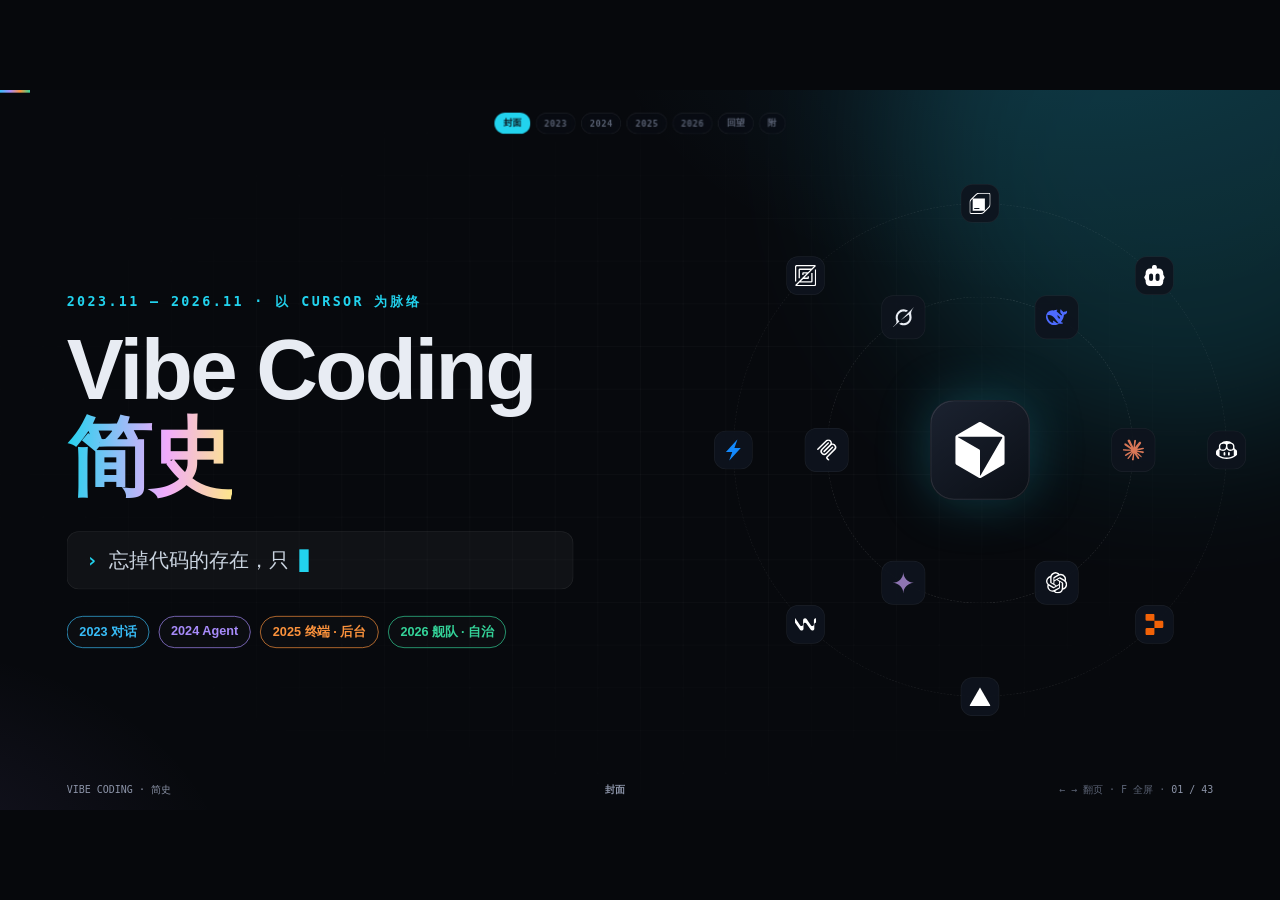
==== commit cca99074: "Refine HTalk slides copy, add Get Started slide, and update agent address format" ====
--- a/index.html
+++ b/index.html
@@ -336,21 +336,16 @@
 .slide.active .term .l{animation:up .4s ease both;animation-delay:calc(.6s + var(--k)*.45s)}
 .term .ok{color:#4ade80}.term .ac{color:var(--ac)}.term .dm{color:#64748b}
 
-/* context composition — donut pie + full legend. Replaces the proportional
-   bar: a 4% / 7% segment was too narrow to hold its own label, so names got
-   clipped. The legend gives every slice its own full-width row instead. */
-.ctxviz{display:flex;align-items:center;gap:56px;margin-top:40px}
-.ctxpie{width:212px;height:212px;flex:none}
-.ctxpie svg{display:block;width:100%;height:100%}
-.slide.active .ctxpie{animation:pieIn .8s cubic-bezier(.2,.8,.2,1) both;animation-delay:.35s}
-@keyframes pieIn{from{opacity:0;transform:scale(.84) rotate(-28deg)}to{opacity:1;transform:none}}
-.ctxlegend{flex:1;display:grid;grid-auto-flow:column;grid-template-columns:1fr 1fr;grid-template-rows:repeat(4,1fr);gap:12px 48px}
-.ctxlegend .it{display:flex;align-items:center;gap:12px;font-size:19px;color:#cbd5e1}
-.slide.active .ctxlegend .it{animation:up .5s ease both;animation-delay:calc(.55s + var(--k)*.055s)}
-.ctxlegend .sw{width:16px;height:16px;border-radius:5px;flex:none;box-shadow:0 0 0 1px rgba(255,255,255,.14)}
-.ctxlegend .nm{flex:none;white-space:nowrap}
-.ctxlegend .pc{margin-left:auto;font:700 18px var(--mono);color:var(--mut);font-variant-numeric:tabular-nums}
-.ctxlegend .it.hi .nm,.ctxlegend .it.hi .pc{color:#34d399}
+/* context bar — the deck keeps the proportional bar; only the long-scroll
+   version needs the donut + full legend (its 4% / 7% segments are too narrow
+   to hold their own labels, see story.src.html). */
+.ctxbar{display:flex;height:120px;border-radius:18px;overflow:hidden;margin-top:48px;border:1px solid rgba(255,255,255,.12)}
+.ctxbar div{position:relative;display:flex;align-items:center;justify-content:center;font:700 19px var(--sans);color:#0b0f16;transform-origin:left;flex:none}
+.slide.active .ctxbar div{animation:growx .7s cubic-bezier(.2,.8,.2,1) both;animation-delay:calc(.4s + var(--k)*.15s)}
+@keyframes growx{from{transform:scaleX(0)}to{transform:scaleX(1)}}
+.ctxlab{display:flex;margin-top:12px}
+.ctxlab div{font-size:16px;color:var(--mut);text-align:center;flex:none;line-height:1.35}
+.ctxlab div b{display:block;color:#e2e8f0;font-size:17px}
 .trio{display:grid;grid-template-columns:repeat(4,1fr);gap:22px;margin-top:44px}
 /* the Jev card carries a 108px portrait; give the last card row the extra
    height so the 610px grid and its 18px gap to the buzz strip stay intact */
@@ -527,7 +522,7 @@
 .hub .hc{position:absolute;left:478px;top:233px;width:84px;height:84px}
 .htn{position:absolute;width:270px;height:80px;border-radius:16px;padding:11px 14px;background:#0f131b;border:1px solid rgba(255,255,255,.14);box-shadow:0 10px 30px rgba(0,0,0,.35)}
 .htn .r1{display:flex;align-items:center;gap:10px}.htn .r1 b{font-size:19px;white-space:nowrap}.htn .r1 span:last-child{margin-left:auto;font-size:13px;color:var(--mut);white-space:nowrap}
-.htn .ad{margin-top:8px;font:600 13px var(--mono);color:#a5b4fc;padding:3px 9px;border-radius:7px;background:rgba(99,102,241,.14);width:fit-content}
+.htn .ad{margin-top:8px;font:600 12px var(--mono);white-space:nowrap;color:#a5b4fc;padding:3px 9px;border-radius:7px;background:rgba(99,102,241,.14);width:fit-content}
 .glab{position:absolute;left:30px;top:470px;font-size:16px;padding:7px 14px;border-radius:10px;background:rgba(224,179,84,.16);border:1px solid rgba(224,179,84,.45);color:#f0cf86}
 .htteam{display:grid;grid-template-columns:600px 1040px;gap:80px;margin-top:40px}
 .htteam .stp{padding:24px 0}
@@ -539,6 +534,20 @@
 .gm b{font-size:22px;display:flex;align-items:center;gap:10px}.gm b em{font-style:normal;font:600 13px var(--mono);padding:2px 8px;border-radius:6px;background:rgba(52,211,153,.14);color:#6ee7b7}
 .gm p{font-size:22px;color:#cbd5e1;margin-top:6px;padding:11px 15px;border-radius:4px 14px 14px 14px;background:rgba(255,255,255,.05);width:fit-content}
 .gm.me p{background:rgba(224,179,84,.14);color:#f3ecdf}
+.htgo{display:grid;grid-template-columns:680px 960px;gap:80px;margin-top:44px}
+.htgo .stp{padding:22px 0}.htgo .stp b{font-size:28px}.htgo .stp p{font-size:20px}
+.htgo>div:last-child{display:flex;flex-direction:column;gap:26px}
+.htgo .gp{flex:1;display:flex;flex-direction:column;justify-content:center;border-radius:24px;background:#0d1118;border:1px solid rgba(255,255,255,.1);padding:30px 34px}
+.htgo .gl{font:700 17px var(--mono);color:#f0cf86;letter-spacing:.1em}
+.htgo .ask{margin-top:18px;padding:20px 24px;border-radius:4px 18px 18px 18px;background:rgba(224,179,84,.14);font-size:27px;color:#f3ecdf;line-height:1.5}
+.htgo .att{align-self:flex-start;display:inline-flex;align-items:center;gap:12px;margin-top:16px;padding:11px 16px;border-radius:12px;background:rgba(255,255,255,.05);border:1px solid var(--line);font:600 17px var(--mono);color:#cbd5e1}
+.htgo .att i{font-style:normal;padding:3px 8px;border-radius:6px;background:#e0b354;color:#15120c;font-weight:800}
+.htgo .relay{display:flex;align-items:center;gap:14px;margin-top:20px}
+.htgo .relay div{flex:1;border-radius:16px;padding:18px 20px;background:rgba(255,255,255,.035);border:1px solid var(--line);font-size:19px;color:var(--mut);line-height:1.4}
+.htgo .relay div b{display:block;font-size:23px;color:#e8e2d6;margin-bottom:6px}
+.htgo .relay>i{font-style:normal;color:#e0b354;font-size:28px}
+.htgo .ok{display:flex;flex-wrap:wrap;gap:12px;margin-top:22px}
+.htgo .ok span{font:600 17px var(--mono);padding:8px 15px;border-radius:999px;background:rgba(52,211,153,.1);border:1px solid rgba(52,211,153,.3);color:#6ee7b7}
 
 .hty{display:grid;grid-template-columns:620px 1fr;gap:26px;margin-top:26px}
 .hty .yhd{display:flex;align-items:center;gap:16px}
@@ -956,7 +965,8 @@
 <section class="slide" id="s-ctx" data-title="Context Engineering" data-era="2025">
   <div class="kicker a">2025.06 · 新词</div>
   <h2 class="a" style="font-size:84px">Context Engineering<br><span class="grad">Prompt 只是上下文的一小块</span></h2>
-  <div class="ctxviz a" id="ctxviz"></div>
+  <div class="ctxbar a" id="ctxbar"></div>
+  <div class="ctxlab a" id="ctxlab"></div>
   <div class="trio">
     <div class="cc a"><div class="cc-h"><span class="lg m" style="--mc:#0f766e">CE</span><b>上下文工程</b><em>2025.06</em></div><p>Tobi Lütke / Karpathy：为每一步装配恰好的信息</p></div>
     <div class="cc a"><div class="cc-h"><span class="lg m" style="--mc:#b91c1c">CR</span><b>Context Rot</b><em>2025</em></div><p>上下文越长，模型越「笨」</p></div>
@@ -1470,7 +1480,7 @@
       <div class="bh"><span class="lg" data-l="slack"></span><b>组织 Agent</b><span>属于「团队」</span></div>
       <div class="bw pop" style="--d:1.05s"><i class="lg sm" data-l="claude"></i><span class="bw2"><b>Claude Tag</b><em>08 · Slack beta · Team/Enterprise</em><p>@Claude 是频道里的一个成员：多人共享、越用越懂、可主动跟进</p></span></div>
       <div class="bw pop" style="--d:1.35s"><i class="lg sm" data-l="slack"></i><span class="bw2"><b>Slack Code</b><em>08.20</em><p>项目频道即工作现场，PM 也能参与，上线动作需人批准</p></span></div>
-      <div class="bw pop" style="--d:1.65s"><i class="lg sm m" style="--mc:#e0b354">ht</i><span class="bw2"><b>HTalk @me</b><em>见附录 · 下一站展开</em><p>多人共享同一会话 · ambient 主动 · 异步派发</p></span></div>
+      <div class="bw pop" style="--d:1.65s"><i class="lg sm m" style="--mc:#e0b354">ht</i><span class="bw2"><b>HTalk @me</b><em>见附录 · 下一站展开</em><p>人与 Agent 同在现场 · ambient 主动 · 异步派发</p></span></div>
       <div class="bf">沉淀共享上下文 · 权限与花费按组织管控</div>
     </div>
   </div>
@@ -1731,27 +1741,27 @@
   <div class="htj a">
     <svg viewBox="0 0 1720 120" class="tr"><path class="draw" pathLength="1" d="M143,60 H1577" stroke="url(#ghtj)" stroke-width="3" style="--d:.3s"/><defs><linearGradient id="ghtj" x1="0" x2="1"><stop offset="0" stop-color="#e0b354"/><stop offset="1" stop-color="#34d399"/></linearGradient></defs><circle r="9" fill="#f3ecdf"><animateMotion dur="6s" repeatCount="indefinite" path="M143,60 H1577"/></circle></svg>
     <div class="js" style="left:143px;--k:0"><div class="c">@</div><b>现场 @me</b><p>企微群里正在讨论需求</p></div>
-    <div class="js" style="left:430px;--k:1"><div class="c">⌖</div><b>带着坐标</b><p>理解现场上下文</p></div>
-    <div class="js" style="left:717px;--k:2"><div class="c">≡</div><b>同一主会话</b><p>各处的 @me 汇到一起，记忆连续</p></div>
+    <div class="js" style="left:430px;--k:1"><div class="c">⌖</div><b>带着坐标</b><p>知道来自哪个群、哪条消息</p></div>
+    <div class="js" style="left:717px;--k:2"><div class="c">≡</div><b>同一个分身</b><p>各处的 @me 都找到你，可开全局记忆</p></div>
     <div class="js" style="left:1004px;--k:3"><div class="c">⇶</div><b>派发执行</b><p>找到合适的 Agent，开执行会话</p></div>
-    <div class="js" style="left:1291px;--k:4"><div class="c">▤</div><b>自动记一张单</b><p>关联现场 + 执行会话</p></div>
-    <div class="js" style="left:1577px;--k:5"><div class="c">✎</div><b>项目日记</b><p>积累团队判断力</p></div>
+    <div class="js" style="left:1291px;--k:4"><div class="c">▤</div><b>一键转待办</b><p>挂上现场与执行会话</p></div>
+    <div class="js" style="left:1577px;--k:5"><div class="c">✎</div><b>项目日记</b><p>实质进展沉淀，积累判断力</p></div>
   </div>
   <div class="htm">
     <div class="mk a">
-      <div class="mh">AI 视角 · @me 主会话<span>同一个 AI · 记忆连续</span></div>
+      <div class="mh">AI 视角 · @me 主会话<span>同一个分身 · 开启全局会话后记忆连续</span></div>
       <div class="mr pop" style="--d:1.2s"><span class="msrc">企微 · 需求群</span><span class="q">@me 上传大文件后在开发视图里看不到</span><span class="to">→ cursor-cloud</span></div>
       <div class="mr pop" style="--d:1.5s"><span class="msrc">数据看板</span><span class="q">@me 这周转化率为什么掉了</span><span class="to">→ 数据分析 Agent</span></div>
       <div class="mr pop" style="--d:1.8s"><span class="msrc">业务页面</span><span class="q">@me 给这个列表补个导出</span><span class="to">→ Code Agent</span></div>
       <div class="ft">执行会话也知道需求来源，可随时回到现场看最新情况</div>
     </div>
     <div class="mk a">
-      <div class="mh">单 · 自动生成<span class="ok">进行中</span></div>
+      <div class="mh">待办 · 一键转成<span class="ok">进行中</span></div>
       <div class="tt">开发视图补齐上传 / 排查大文件可见性</div>
       <div class="kv"><span>来源消息</span><b>企微 · 需求群 ↗</b></div>
       <div class="kv"><span>执行会话</span><b>cursor-cloud ↗</b></div>
       <div class="kv"><span>项目日记</span><b>14:02 派发 · 14:09 定位 · 14:21 PR</b></div>
-      <div class="ft">所有动态自动汇聚成项目日记，沉淀团队的长期核心价值</div>
+      <div class="ft">每次实质进展都记进项目日记，沉淀团队的长期判断力</div>
     </div>
   </div>
 </section>
@@ -1764,7 +1774,7 @@
     <div>
       <div class="stp a"><span>1</span><div><b>执行 Agent 接到任务，缺少能力</b><p>比如缺一台能调试的测试机</p></div></div>
       <div class="stp a"><span>2</span><div><b>生态里的 Agent 原本各自孤立</b><p>不知道谁能做，也联系不上</p></div></div>
-      <div class="stp a on"><span>3</span><div><b>接入 HTalk，每个 Agent 都有号码</b><p>可被发现、联系和调用</p></div></div>
+      <div class="stp a on"><span>3</span><div><b>接入 HTalk，每个 Agent 都有号码</b><p>可被发现，获授权即可调用</p></div></div>
       <div class="fb a"><div><b>完整的会话</b>每次调用都可回看、可续聊</div><div><b>历史交互关系</b>谁找过谁、合作过什么</div><div><b>相关任务</b>调用挂在任务与项目之下</div></div>
     </div>
     <div class="hub a">
@@ -1777,11 +1787,11 @@
         <text x="520" y="362" text-anchor="middle" fill="#cbb98f" font-size="16">HTalk 联系网络</text>
       </svg>
       <div class="hc"><svg viewBox="0 0 40 40" class="htl"><circle cx="20" cy="20" r="20" fill="#f3ecdf"/><rect x="11" y="16" width="3" height="8" rx="1.5" fill="#15120c"/><rect x="16.5" y="11" width="3" height="18" rx="1.5" fill="#15120c"/><rect x="21.5" y="11" width="3" height="18" rx="1.5" fill="#15120c"/><rect x="27" y="16" width="3" height="8" rx="1.5" fill="#15120c"/></svg></div>
-      <div class="htn pop" style="left:390px;top:22px;--d:0.48s"><div class="r1"><span class="lg sm m" style="--mc:#4f6fd8">W</span><b>WorkBuddy</b><span>klaus 的</span></div><div class="ad">☏ @htalk:agent:wb-demo</div></div><div class="htn pop" style="left:55px;top:125px;--d:0.40s"><div class="r1"><span class="lg sm m" style="--mc:#d9932f">卢</span><b>卢克 look</b><span>团队共享</span></div><div class="ad">☏ @htalk:agent:look</div></div><div class="htn pop" style="left:725px;top:125px;--d:0.80s"><div class="r1"><span class="lg sm m" style="--mc:#d9577a">C</span><b>CodeBuddy</b><span>团队共享</span></div><div class="ad">☏ @htalk:agent:coder</div></div><div class="htn pop" style="left:55px;top:345px;--d:0.64s"><div class="r1"><span class="lg sm" data-l="cursor"></span><b>cursor-cloud</b><span>我的</span></div><div class="ad">☏ @htalk:agent:cursor-cloud</div></div><div class="htn pop" style="left:725px;top:345px;--d:0.48s"><div class="r1"><span class="lg sm" data-l="openai"></span><b>Codex</b><span>同事的</span></div><div class="ad">☏ @htalk:agent:codex-x</div></div><div class="htn pop" style="left:390px;top:448px;--d:0.40s"><div class="r1"><span class="lg sm m" style="--mc:#7c5cd6">B</span><b>Bug 定位助手</b><span>amazeqiu 分享</span></div><div class="ad">☏ @htalk:agent:bug-helper</div></div>
+      <div class="htn pop" style="left:390px;top:22px;--d:0.48s"><div class="r1"><span class="lg sm m" style="--mc:#4f6fd8">W</span><b>WorkBuddy</b><span>klaus 的</span></div><div class="ad">☏ @htalk:cdp:agent:wb-demo</div></div><div class="htn pop" style="left:55px;top:125px;--d:0.40s"><div class="r1"><span class="lg sm m" style="--mc:#d9932f">卢</span><b>卢克 look</b><span>团队共享</span></div><div class="ad">☏ @htalk:cdp:agent:look</div></div><div class="htn pop" style="left:725px;top:125px;--d:0.80s"><div class="r1"><span class="lg sm m" style="--mc:#d9577a">C</span><b>CodeBuddy</b><span>团队共享</span></div><div class="ad">☏ @htalk:cdp:agent:coder</div></div><div class="htn pop" style="left:55px;top:345px;--d:0.64s"><div class="r1"><span class="lg sm" data-l="cursor"></span><b>cursor-cloud</b><span>我的</span></div><div class="ad">☏ @htalk:cdp:agent:cursor-cloud</div></div><div class="htn pop" style="left:725px;top:345px;--d:0.48s"><div class="r1"><span class="lg sm" data-l="openai"></span><b>Codex</b><span>同事的</span></div><div class="ad">☏ @htalk:cdp:agent:codex-x</div></div><div class="htn pop" style="left:390px;top:448px;--d:0.40s"><div class="r1"><span class="lg sm m" style="--mc:#7c5cd6">B</span><b>Bug 定位助手</b><span>amazeqiu 分享</span></div><div class="ad">☏ @htalk:cdp:agent:bug-helper</div></div>
       <div class="glab pop" style="--d:2.2s">派发任务 · 会话可回看 · 权限已校验</div>
     </div>
   </div>
-  <div class="cstrip a" style="background:linear-gradient(90deg,rgba(224,179,84,.14),rgba(224,179,84,.02));border-color:rgba(224,179,84,.35)"><b style="color:#f0cf86">例</b><div class="cs"><i>执行 Agent 缺调试环境</i><i>→ 发现 amazeqiu 的 Bug 定位助手跑在测试机上</i><i>→ 派发任务，会话关系系统自动管理</i><i>→ 5 分钟后回看进展，向用户汇报</i></div></div>
+  <div class="cstrip a" style="background:linear-gradient(90deg,rgba(224,179,84,.14),rgba(224,179,84,.02));border-color:rgba(224,179,84,.35)"><b style="color:#f0cf86">例</b><div class="cs"><i>执行 Agent 缺调试环境</i><i>→ 发现 amazeqiu 分享的 Bug 定位助手跑在测试机上</i><i>→ 已获授权，直接派发任务</i><i>→ 5 分钟后回看进展，向用户汇报</i></div></div>
 </section>
 
 <!-- ============ HTALK 5 · TEAM ============ -->
@@ -1790,9 +1800,9 @@
   <h2 class="a">Agent 按需，<span class="grad">自己组建团队</span></h2>
   <div class="htteam">
     <div>
-      <div class="stp a"><span>1</span><div><b>按需求创建新的 Agent 服务</b><p>能力不够就现场「招人」</p></div></div>
-      <div class="stp a"><span>2</span><div><b>自己拉群、开会话、派任务</b><p>协调者就是一个 Agent</p></div></div>
-      <div class="stp a"><span>3</span><div><b>成员在各自会话中执行</b><p>人随时可以介入</p></div></div>
+      <div class="stp a"><span>1</span><div><b>能力不够，现场「招人」</b><p>从项目名册、同事分享里找擅长的 Agent</p></div></div>
+      <div class="stp a"><span>2</span><div><b>自己拉群、写公告、派任务</b><p>协调者就是一个 Agent，结果回到它手里</p></div></div>
+      <div class="stp a"><span>3</span><div><b>成员在各自会话中执行</b><p>人随时介入，最后一道验收</p></div></div>
       <svg viewBox="0 0 600 300" class="a" style="width:600px;height:300px;margin-top:10px">
         <g stroke="rgba(224,179,84,.5)" stroke-width="2" fill="none"><path class="draw" pathLength="1" d="M300,70 L120,220" style="--d:.8s"/><path class="draw" pathLength="1" d="M300,70 L300,220" style="--d:1s"/><path class="draw" pathLength="1" d="M300,70 L480,220" style="--d:1.2s"/></g>
         <g fill="#fde68a"><circle r="6"><animateMotion dur="1.6s" repeatCount="indefinite" path="M300,70 L120,220"/></circle><circle r="6"><animateMotion dur="1.6s" begin="-.5s" repeatCount="indefinite" path="M300,70 L300,220"/></circle><circle r="6"><animateMotion dur="1.6s" begin="-1s" repeatCount="indefinite" path="M300,70 L480,220"/></circle></g>
@@ -1803,17 +1813,43 @@
       </svg>
     </div>
     <div class="grp a">
-      <div class="gh"><svg viewBox="0 0 40 40" class="htl"><circle cx="20" cy="20" r="20" fill="#f3ecdf"/><rect x="11" y="16" width="3" height="8" rx="1.5" fill="#15120c"/><rect x="16.5" y="11" width="3" height="18" rx="1.5" fill="#15120c"/><rect x="21.5" y="11" width="3" height="18" rx="1.5" fill="#15120c"/><rect x="27" y="16" width="3" height="8" rx="1.5" fill="#15120c"/></svg><b>需求攻坚群</b><span>由执行 Agent 创建 · 4 位成员</span></div>
+      <div class="gh"><svg viewBox="0 0 40 40" class="htl"><circle cx="20" cy="20" r="20" fill="#f3ecdf"/><rect x="11" y="16" width="3" height="8" rx="1.5" fill="#15120c"/><rect x="16.5" y="11" width="3" height="18" rx="1.5" fill="#15120c"/><rect x="21.5" y="11" width="3" height="18" rx="1.5" fill="#15120c"/><rect x="27" y="16" width="3" height="8" rx="1.5" fill="#15120c"/></svg><b>需求攻坚群</b><span>由执行 Agent 拉起 · 4 位成员</span></div>
       <div class="gm pop" style="--d:.6s"><span class="av" style="background:#e0b354">执</span><div><b>执行 Agent</b><p>拆成三块：复现 / 修复 / 回归，各自领一块 @复现 @修复 @回归</p></div></div>
-      <div class="gm pop" style="--d:1.2s"><span class="av" style="background:#7c5cd6">复</span><div><b>复现 Agent<em>新建</em></b><p>测试机上已复现，日志在会话 #2</p></div></div>
-      <div class="gm pop" style="--d:1.8s"><span class="av" style="background:#d9577a">修</span><div><b>修复 Agent<em>新建</em></b><p>根因：分片上传未写入索引，PR 已开</p></div></div>
-      <div class="gm pop" style="--d:2.4s"><span class="av" style="background:#34d399">回</span><div><b>回归 Agent<em>新建</em></b><p>128 项回归通过 ✓</p></div></div>
-      <div class="gm me pop" style="--d:3s"><span class="av" style="background:#f3ecdf;color:#15120c">我</span><div><b>你（随时介入）</b><p>合并前我再看一眼 diff</p></div></div>
-    </div>
-  </div>
-</section>
-
-<!-- ============ HTALK 6 · TALK TO @ME ============ -->
+      <div class="gm pop" style="--d:1.2s"><span class="av" style="background:#7c5cd6">复</span><div><b>复现 Agent<em>同事分享</em></b><p>测试机上已复现，日志在会话 #2</p></div></div>
+      <div class="gm pop" style="--d:1.8s"><span class="av" style="background:#d9577a">修</span><div><b>修复 Agent<em>项目名册</em></b><p>根因：分片上传未写入索引，PR 已开</p></div></div>
+      <div class="gm pop" style="--d:2.4s"><span class="av" style="background:#34d399">回</span><div><b>回归 Agent<em>项目名册</em></b><p>128 项回归通过 ✓ 工单转待验收</p></div></div>
+      <div class="gm me pop" style="--d:3s"><span class="av" style="background:#f3ecdf;color:#15120c">我</span><div><b>你（随时介入）</b><p>看过 diff，验收通过</p></div></div>
+    </div>
+  </div>
+</section>
+
+<!-- ============ HTALK · GET STARTED ============ -->
+<section class="slide" id="s-htgo" data-title="HTALK · 从一份指引开始" data-era="ht">
+  <div class="kicker a">HTALK · 从一份指引开始</div>
+  <h2 class="a">把指引交给你的 Agent，<span class="grad">它自己把路铺好</span><small>不填问卷、不先买云机、不先建 Coach —— 空白的 WorkBuddy 也能直接开始</small></h2>
+  <div class="htgo">
+    <div>
+      <div class="stp a on"><span>1</span><div><b>接通现场</b><p>装好 HTalk，本人扫码授权；企微群拉进 HTalk 客服号即可读</p></div></div>
+      <div class="stp a"><span>2</span><div><b>记得住你</b><p>身份、背景、当前工作和你的纠正，新会话照着接着来</p></div></div>
+      <div class="stp a"><span>3</span><div><b>先做件真事</b><p>拿手头正在做的活上手，按你的反馈改，下次复用</p></div></div>
+      <div class="stp a"><span>4</span><div><b>建共同项目</b><p>共享标签就是项目：群、资料、工单、Agent 名册挂在一起</p></div></div>
+      <div class="stp a"><span>5</span><div><b>交给另一端</b><p>一段填好真实引用的接入指令，本地、云端、同事的 Agent 都能接着做</p></div></div>
+    </div>
+    <div>
+      <div class="gp a">
+        <div class="gl">你只需要说一句</div>
+        <div class="ask">按这份指引，把你自己建设成能和我长期一起工作的 Agent，然后继续我手上的事。</div>
+        <div class="att"><i>MD</i>HTalk 个人 Agent 起步与项目协作 · 执行指引</div>
+      </div>
+      <div class="gp a">
+        <div class="gl">验收看接力，不看文件数</div>
+        <div class="relay"><div><b>第一端</b>记下工作与来源</div><i>→</i><div><b>第二端</b>接着干，留下产物</div><i>→</i><div><b>第一端</b>读回结果，继续推进</div></div>
+        <div class="ok"><span>不保存凭据</span><span>不搬运个人记忆</span><span>对外动作先确认</span><span>记忆可随时撤回</span></div>
+      </div>
+    </div>
+  </div>
+</section>
+
 <!-- ============ HT · YOBIRU ============ -->
 <section class="slide" id="s-hty" data-title="同路者 · Yobiru" data-era="ht">
   <div class="kicker a">附 · 同路者 · YOBIRU</div>
@@ -1837,8 +1873,8 @@
     <div class="yr">
       <div class="taxo ycmp a">
         <div class="hd"><span>对照</span><b class="h">HTalk @me</b><b class="y">Yobiru</b></div>
-        <div><span>门牌号</span><b class="h">@htalk:agent:xxx</b><b class="y">bots.yobiru.com/@alice</b></div>
-        <div><span>谁能找上你</span><b class="h">会话关系系统自动管理</b><b class="y">关注单向 · 互关成好友 · 其他人是消息请求</b></div>
+        <div><span>门牌号</span><b class="h">@htalk:cdp:agent:xxx</b><b class="y">bots.yobiru.com/@alice</b></div>
+        <div><span>谁能找上你</span><b class="h">owner 分享 · 项目名册授权 · 可设审批</b><b class="y">关注单向 · 互关成好友 · 其他人是消息请求</b></div>
         <div><span>边界</span><b class="h">执行会话隔离，可回看可续聊</b><b class="y">只给 offer 的能力与资源 · 私人文件与记忆不外泄</b></div>
       </div>
       <div class="yags a">
@@ -1868,7 +1904,7 @@
   <h2 class="a" style="font-size:66px;margin-top:56px">给你一个<span class="grad">不被具体交互页面束缚</span>的 Agent 计算网络</h2>
   <p class="a" style="font-size:30px;color:#cbd5e1;margin-top:20px">时刻站在用户身边，为用户<b style="color:#fff">协调完成需求的一切</b></p>
   <div class="t2m a">Talk to <span>@me</span></div>
-  <p class="a mono" style="font-size:18px;color:var(--mut);margin-top:28px">任何具有 HTalk Skill 的 Agent（WorkBuddy、Codex 等）都具备等价的 Agent 网络协调调度能力</p>
+  <p class="a mono" style="font-size:18px;color:var(--mut);margin-top:28px">任何装上 HTalk Skill 的 Agent（WorkBuddy、Codex 等）都能读懂现场、调度网络里的 Agent</p>
   <div class="evo a"><span style="color:var(--c23)">2023 对话</span><i>→</i><span style="color:var(--c24)">2024 Agent</span><i>→</i><span style="color:var(--c25)">2025 终端 · 后台</span><i>→</i><span style="color:var(--c26)">2026 舰队 · 自治</span><i>→</i><span style="color:#e0b354">Next · Agent 计算网络</span></div>
 </section>
 
@@ -2063,15 +2099,9 @@
  b+='<text x="380" y="450" text-anchor="middle" font-family="JetBrains Mono" font-size="17" fill="#c4b5fd">4 客户端 + 4 服务器</text>';
  document.getElementById('nxm').innerHTML=a;document.getElementById('npm').innerHTML=b})();
 
-/* ---------- context composition donut ---------- */
-(function(){const S=[['系统提示',7,'#38bdf8'],['规则 · AGENTS.md',10,'#60a5fa'],['记忆',8,'#a78bfa'],['工具 · MCP',13,'#c084fc'],['检索到的代码 · 文档',30,'#fb923c'],['对话历史',20,'#fbbf24'],['Prompt',4,'#34d399'],['余量',8,'rgba(255,255,255,.08)']];
- const C=2*Math.PI*70;let arcs='',leg='',acc=0;
- S.forEach((v,i)=>{const len=v[1]/100*C,d=Math.max(.5,len-Math.min(2,len*.2));
-  /* start at 12 o'clock via dashoffset (no SVG transform: story.src.html has a
-     global `svg *{transform-box:fill-box}` that shifts rotate() out of view) */
-  arcs+='<circle cx="100" cy="100" r="70" fill="none" stroke="'+v[2]+'" stroke-width="36" stroke-dasharray="'+d.toFixed(2)+' '+(C-d).toFixed(2)+'" stroke-dashoffset="'+(-(C*.75+acc)).toFixed(2)+'"/>';acc+=len;
-  leg+='<div class="it'+(v[0]==='Prompt'?' hi':'')+'" style="--k:'+i+'"><i class="sw" style="background:'+v[2]+'"></i><span class="nm">'+v[0]+'</span><b class="pc">'+v[1]+'%</b></div>'});
- document.getElementById('ctxviz').innerHTML='<div class="ctxpie"><svg viewBox="0 0 200 200" role="img" aria-label="上下文组成占比环形饼图">'+arcs+'<text x="100" y="97" text-anchor="middle" font-family="Inter,sans-serif" font-size="40" font-weight="800" fill="#34d399">4%</text><text x="100" y="122" text-anchor="middle" font-family="Inter,sans-serif" font-size="14" fill="#8b93a7">Prompt</text></svg></div><div class="ctxlegend">'+leg+'</div>'})();
+/* ---------- context bar (deck only; story uses the donut) ---------- */
+(function(){const s=[['系统提示',7,'#38bdf8'],['规则 · AGENTS.md',10,'#60a5fa'],['记忆',8,'#a78bfa'],['工具 · MCP',13,'#c084fc'],['检索到的代码 · 文档',30,'#fb923c'],['对话历史',20,'#fbbf24'],['Prompt',4,'#34d399'],['余量',8,'rgba(255,255,255,.08)']];
+ let a='',b='';const W=1720;s.forEach((x,i)=>{const w=x[1]/100*W;a+='<div style="--k:'+i+';width:'+w+'px;background:'+x[2]+';'+(x[0]=='余量'?'color:#64748b':'')+(x[0]=='Prompt'?';box-shadow:inset 0 0 0 3px #fff':'')+'">'+(x[1]>=7?x[1]+'%':'')+'</div>';b+='<div style="width:'+w+'px"><b'+(x[0]=='Prompt'?' style="color:#34d399"':'')+'>'+x[0]+'</b></div>'});document.getElementById('ctxbar').innerHTML=a;document.getElementById('ctxlab').innerHTML=b})();
 
 /* ---------- agent panes ---------- */
 (function(){const p=[['claude','重构 auth',3.2],['openai','加 E2E 测试',4.1],['cursor','迁移 Tailwind v4',3.6],['googlegemini','修复 #812',2.8],['grok','性能剖析',4.6],['kimi','文档补全',3.0],['claude','best-of-n ①',3.8],['openai','best-of-n ②',4.4]];
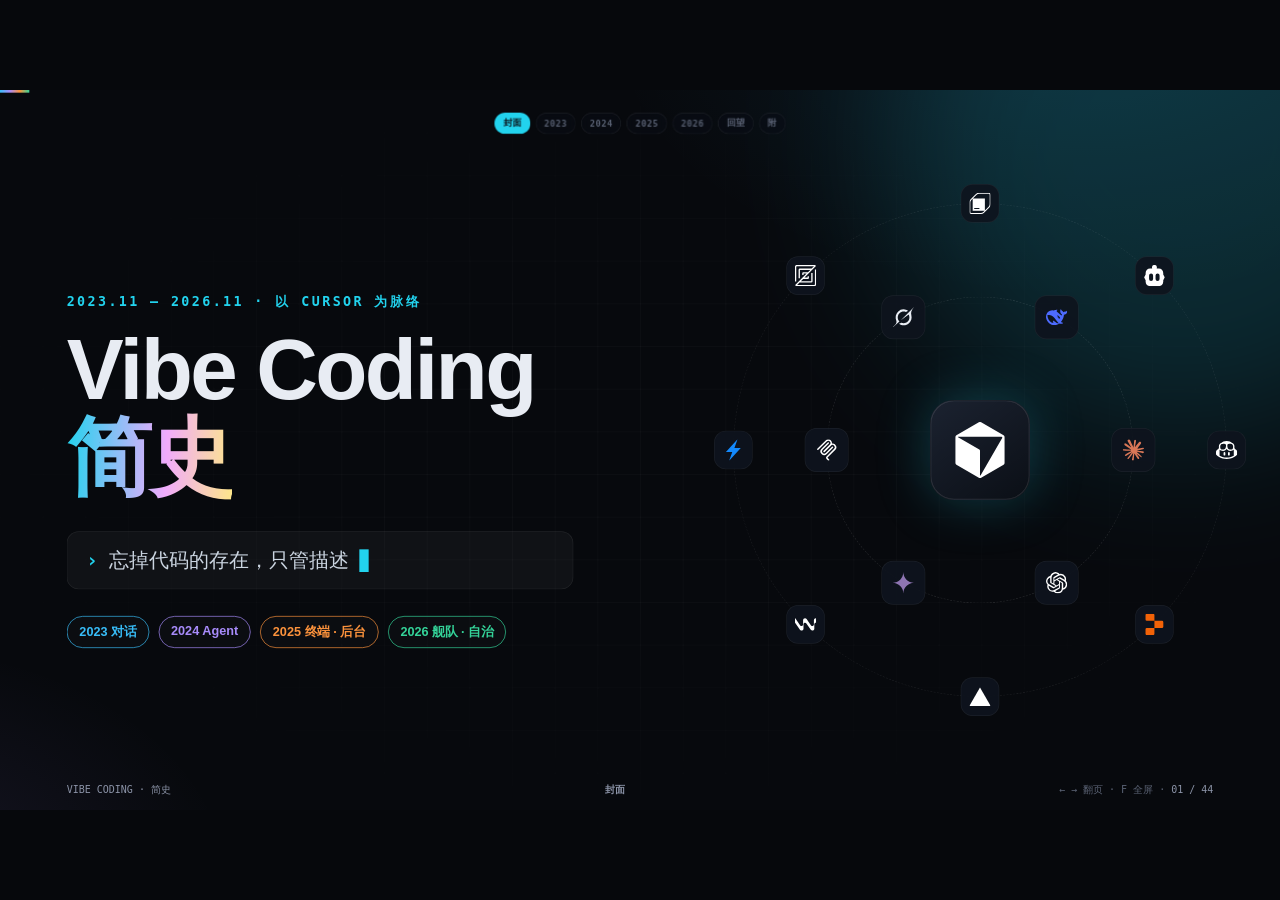
==== commit fb44b216: "Add HTalk dogfood slide with real case timeline and usage metrics" ====
--- a/index.html
+++ b/index.html
@@ -523,7 +523,7 @@
 .htn{position:absolute;width:270px;height:80px;border-radius:16px;padding:11px 14px;background:#0f131b;border:1px solid rgba(255,255,255,.14);box-shadow:0 10px 30px rgba(0,0,0,.35)}
 .htn .r1{display:flex;align-items:center;gap:10px}.htn .r1 b{font-size:19px;white-space:nowrap}.htn .r1 span:last-child{margin-left:auto;font-size:13px;color:var(--mut);white-space:nowrap}
 .htn .ad{margin-top:8px;font:600 12px var(--mono);white-space:nowrap;color:#a5b4fc;padding:3px 9px;border-radius:7px;background:rgba(99,102,241,.14);width:fit-content}
-.glab{position:absolute;left:30px;top:470px;font-size:16px;padding:7px 14px;border-radius:10px;background:rgba(224,179,84,.16);border:1px solid rgba(224,179,84,.45);color:#f0cf86}
+.glab{position:absolute;left:30px;top:516px;font-size:16px;padding:7px 14px;border-radius:10px;background:rgba(224,179,84,.16);border:1px solid rgba(224,179,84,.45);color:#f0cf86}
 .htteam{display:grid;grid-template-columns:600px 1040px;gap:80px;margin-top:40px}
 .htteam .stp{padding:24px 0}
 .grp{border-radius:24px;background:#0d1118;border:1px solid rgba(255,255,255,.1);padding:26px 30px;height:780px}
@@ -534,6 +534,36 @@
 .gm b{font-size:22px;display:flex;align-items:center;gap:10px}.gm b em{font-style:normal;font:600 13px var(--mono);padding:2px 8px;border-radius:6px;background:rgba(52,211,153,.14);color:#6ee7b7}
 .gm p{font-size:22px;color:#cbd5e1;margin-top:6px;padding:11px 15px;border-radius:4px 14px 14px 14px;background:rgba(255,255,255,.05);width:fit-content}
 .gm.me p{background:rgba(224,179,84,.14);color:#f3ecdf}
+.htus{display:grid;grid-template-columns:930px 750px;gap:40px;margin-top:36px}
+.htus .uc{border-radius:24px;background:#0d1118;border:1px solid rgba(255,255,255,.1);padding:22px 28px 18px}
+.htus .uh{display:flex;align-items:center;gap:14px;padding-bottom:12px;border-bottom:1px solid var(--line)}
+.htus .uh b{font-size:24px}.htus .uh small{font:600 14px var(--mono);color:var(--mut)}
+.htus .uh .ut{margin-left:auto;font:800 20px var(--mono);padding:6px 14px;border-radius:999px;background:rgba(52,211,153,.12);border:1px solid rgba(52,211,153,.4);color:#6ee7b7}
+.htus .ul{position:relative;margin-top:6px}
+.htus .ul::before{content:"";position:absolute;left:96px;top:26px;bottom:26px;width:2px;background:linear-gradient(#e0b354,#34d399);transform-origin:top;transform:scaleY(0)}
+.slide.active .htus .ul::before{animation:grow 2.2s cubic-bezier(.4,0,.2,1) .4s forwards}
+html.static .htus .ul::before{transform:none}
+.htus .ue{position:relative;display:grid;grid-template-columns:72px 50px 1fr;align-items:center;gap:0;padding:11px 0}
+.htus .ue time{font:700 17px var(--mono);color:var(--mut)}
+.htus .ue i{position:relative;z-index:1;width:40px;height:40px;margin-left:5px;border-radius:12px;display:grid;place-items:center;font:800 14px var(--mono);font-style:normal;background:#15120c;border:2px solid #e0b354;color:#f0cf86}
+.htus .ue i.p{border-radius:50%;background:#f3ecdf;border-color:#f3ecdf;color:#15120c;font-size:16px}
+.htus .ue b{font-size:21px;display:flex;align-items:center;gap:10px}
+.htus .ue b em{font:800 14px var(--mono);font-style:normal;padding:3px 10px;border-radius:999px;background:#e0b354;color:#15120c}
+.slide.active .htus .ue b em{animation:pulse 1.6s ease-in-out 1.8s infinite}
+.htus .ue p{font-size:16px;color:var(--mut);margin-top:3px}
+.htus .ue.ok i{border-color:#34d399;color:#6ee7b7;box-shadow:0 0 22px rgba(52,211,153,.45)}
+.htus .ue.ok b{color:#6ee7b7}
+.htus .uns{display:grid;grid-template-columns:1fr 1fr;grid-auto-rows:1fr;gap:18px}
+.htus .un{display:flex;flex-direction:column;justify-content:center;border-radius:20px;padding:20px 24px;background:linear-gradient(135deg,rgba(255,255,255,.06),rgba(255,255,255,.015));border:1px solid rgba(255,255,255,.1)}
+.htus .un .uv{font:850 66px/1 var(--sans);color:#f3ecdf;letter-spacing:-.02em}
+.htus .un .uv small{font-size:30px;color:var(--mut);margin:0 6px}
+.htus .un .uk{font-size:19px;font-weight:700;margin-top:10px;color:#e2e8f0}
+.htus .un .ud{font-size:15px;color:var(--mut);margin-top:4px;line-height:1.4}
+.htus .un.hl{background:linear-gradient(135deg,rgba(224,179,84,.2),rgba(224,179,84,.04));border-color:rgba(224,179,84,.5)}
+.htus .un.hl .uv{color:#f0cf86}
+.htegg{position:absolute;left:100px;right:100px;bottom:58px;display:flex;align-items:center;gap:16px;padding:14px 22px;border-radius:16px;background:linear-gradient(90deg,rgba(224,179,84,.16),rgba(224,179,84,.02));border:1px solid rgba(224,179,84,.38);font-size:19px;color:#e8e2d6}
+.htegg b{flex:none;font:800 15px var(--mono);letter-spacing:.12em;color:#15120c;background:#e0b354;padding:4px 10px;border-radius:8px}
+.htegg em{font-style:normal;color:#f0cf86;font-weight:700}
 .htgo{display:grid;grid-template-columns:680px 960px;gap:80px;margin-top:44px}
 .htgo .stp{padding:22px 0}.htgo .stp b{font-size:28px}.htgo .stp p{font-size:20px}
 .htgo>div:last-child{display:flex;flex-direction:column;gap:26px}
@@ -546,6 +576,19 @@
 .htgo .relay div{flex:1;border-radius:16px;padding:18px 20px;background:rgba(255,255,255,.035);border:1px solid var(--line);font-size:19px;color:var(--mut);line-height:1.4}
 .htgo .relay div b{display:block;font-size:23px;color:#e8e2d6;margin-bottom:6px}
 .htgo .relay>i{font-style:normal;color:#e0b354;font-size:28px}
+.htgo .relay{position:relative;padding-bottom:18px}
+.htgo .relay::before{content:"";position:absolute;left:0;right:0;bottom:0;height:3px;border-radius:3px;background:rgba(224,179,84,.14)}
+.htgo .relay::after{content:"";position:absolute;bottom:-4px;left:0;width:11px;height:11px;margin-left:-5px;border-radius:50%;background:#fde68a;box-shadow:0 0 16px #e0b354;opacity:0}
+.slide.active .htgo .relay::after{animation:hgoRun 3.4s ease-in-out 1.6s infinite}
+@keyframes hgoRun{0%{left:0;opacity:0}10%,90%{opacity:1}100%{left:100%;opacity:0}}
+.htgo .ask .cr{display:inline-block;width:3px;height:26px;margin-left:4px;vertical-align:-4px;background:#e0b354;animation:blink 1s steps(1) infinite}
+.htgo .stp>span{transition:none}
+.slide.active .htgo .stp>span{animation:hgoStep 10s linear infinite}
+.slide.active .htgo .stp:nth-child(2)>span{animation-delay:2s}
+.slide.active .htgo .stp:nth-child(3)>span{animation-delay:4s}
+.slide.active .htgo .stp:nth-child(4)>span{animation-delay:6s}
+.slide.active .htgo .stp:nth-child(5)>span{animation-delay:8s}
+@keyframes hgoStep{0%,3%{background:transparent;border-color:#475569;color:#94a3b8;box-shadow:none}6%,20%{background:#e0b354;border-color:#e0b354;color:#15120c;box-shadow:0 0 24px rgba(224,179,84,.55)}24%,100%{background:transparent;border-color:#475569;color:#94a3b8;box-shadow:none}}
 .htgo .ok{display:flex;flex-wrap:wrap;gap:12px;margin-top:22px}
 .htgo .ok span{font:600 17px var(--mono);padding:8px 15px;border-radius:999px;background:rgba(52,211,153,.1);border:1px solid rgba(52,211,153,.3);color:#6ee7b7}
 
@@ -1728,7 +1771,7 @@
         <div class="box"><div class="bh">● 团队云机<em>在线</em></div><div class="it"><span>数据分析 Agent</span><em class="w">工作中</em></div><div class="it"><span>Code Agent</span><em>在线</em></div><div class="it"><span>周报脚本</span><em>在线</em></div></div>
         <div class="box"><div class="bh">● 个人 PC<em>在线</em></div><div class="it"><span>本地 Coding Agent</span><em class="w">执行中</em></div><div class="it"><span>文件处理脚本</span><em>在线</em></div></div>
       </div>
-      <div class="box sh"><div class="bh">同事分享</div><div class="it"><span>Bug 定位助手 · amazeqiu</span><em>可调用</em></div><div class="it"><span>WorkBuddy</span><em>可调用</em></div></div>
+      <div class="box sh"><div class="bh">同事分享</div><div class="it"><span>Bug 定位助手 · 测试同学</span><em>可调用</em></div><div class="it"><span>WorkBuddy</span><em>可调用</em></div></div>
     </div>
   </div>
   <div class="httag a"><b>时刻跟随，见你所见</b><span>协调组织资源，完成需求</span></div>
@@ -1742,8 +1785,8 @@
     <svg viewBox="0 0 1720 120" class="tr"><path class="draw" pathLength="1" d="M143,60 H1577" stroke="url(#ghtj)" stroke-width="3" style="--d:.3s"/><defs><linearGradient id="ghtj" x1="0" x2="1"><stop offset="0" stop-color="#e0b354"/><stop offset="1" stop-color="#34d399"/></linearGradient></defs><circle r="9" fill="#f3ecdf"><animateMotion dur="6s" repeatCount="indefinite" path="M143,60 H1577"/></circle></svg>
     <div class="js" style="left:143px;--k:0"><div class="c">@</div><b>现场 @me</b><p>企微群里正在讨论需求</p></div>
     <div class="js" style="left:430px;--k:1"><div class="c">⌖</div><b>带着坐标</b><p>知道来自哪个群、哪条消息</p></div>
-    <div class="js" style="left:717px;--k:2"><div class="c">≡</div><b>同一个分身</b><p>各处的 @me 都找到你，可开全局记忆</p></div>
-    <div class="js" style="left:1004px;--k:3"><div class="c">⇶</div><b>派发执行</b><p>找到合适的 Agent，开执行会话</p></div>
+    <div class="js" style="left:717px;--k:2"><div class="c">≡</div><b>同一个分身</b><p>各处的 @me 都是你</p></div>
+    <div class="js" style="left:1004px;--k:3"><div class="c">⇶</div><b>派发执行</b><p>找到合适的 Agent 开工</p></div>
     <div class="js" style="left:1291px;--k:4"><div class="c">▤</div><b>一键转待办</b><p>挂上现场与执行会话</p></div>
     <div class="js" style="left:1577px;--k:5"><div class="c">✎</div><b>项目日记</b><p>实质进展沉淀，积累判断力</p></div>
   </div>
@@ -1787,11 +1830,11 @@
         <text x="520" y="362" text-anchor="middle" fill="#cbb98f" font-size="16">HTalk 联系网络</text>
       </svg>
       <div class="hc"><svg viewBox="0 0 40 40" class="htl"><circle cx="20" cy="20" r="20" fill="#f3ecdf"/><rect x="11" y="16" width="3" height="8" rx="1.5" fill="#15120c"/><rect x="16.5" y="11" width="3" height="18" rx="1.5" fill="#15120c"/><rect x="21.5" y="11" width="3" height="18" rx="1.5" fill="#15120c"/><rect x="27" y="16" width="3" height="8" rx="1.5" fill="#15120c"/></svg></div>
-      <div class="htn pop" style="left:390px;top:22px;--d:0.48s"><div class="r1"><span class="lg sm m" style="--mc:#4f6fd8">W</span><b>WorkBuddy</b><span>klaus 的</span></div><div class="ad">☏ @htalk:cdp:agent:wb-demo</div></div><div class="htn pop" style="left:55px;top:125px;--d:0.40s"><div class="r1"><span class="lg sm m" style="--mc:#d9932f">卢</span><b>卢克 look</b><span>团队共享</span></div><div class="ad">☏ @htalk:cdp:agent:look</div></div><div class="htn pop" style="left:725px;top:125px;--d:0.80s"><div class="r1"><span class="lg sm m" style="--mc:#d9577a">C</span><b>CodeBuddy</b><span>团队共享</span></div><div class="ad">☏ @htalk:cdp:agent:coder</div></div><div class="htn pop" style="left:55px;top:345px;--d:0.64s"><div class="r1"><span class="lg sm" data-l="cursor"></span><b>cursor-cloud</b><span>我的</span></div><div class="ad">☏ @htalk:cdp:agent:cursor-cloud</div></div><div class="htn pop" style="left:725px;top:345px;--d:0.48s"><div class="r1"><span class="lg sm" data-l="openai"></span><b>Codex</b><span>同事的</span></div><div class="ad">☏ @htalk:cdp:agent:codex-x</div></div><div class="htn pop" style="left:390px;top:448px;--d:0.40s"><div class="r1"><span class="lg sm m" style="--mc:#7c5cd6">B</span><b>Bug 定位助手</b><span>amazeqiu 分享</span></div><div class="ad">☏ @htalk:cdp:agent:bug-helper</div></div>
+      <div class="htn pop" style="left:390px;top:22px;--d:0.48s"><div class="r1"><span class="lg sm m" style="--mc:#4f6fd8">W</span><b>WorkBuddy</b><span>PM 的</span></div><div class="ad">☏ @htalk:cdp:agent:wb-demo</div></div><div class="htn pop" style="left:55px;top:125px;--d:0.40s"><div class="r1"><span class="lg sm m" style="--mc:#d9932f">卢</span><b>卢克 look</b><span>团队共享</span></div><div class="ad">☏ @htalk:cdp:agent:look</div></div><div class="htn pop" style="left:725px;top:125px;--d:0.80s"><div class="r1"><span class="lg sm m" style="--mc:#d9577a">C</span><b>CodeBuddy</b><span>团队共享</span></div><div class="ad">☏ @htalk:cdp:agent:coder</div></div><div class="htn pop" style="left:55px;top:345px;--d:0.64s"><div class="r1"><span class="lg sm" data-l="cursor"></span><b>cursor-cloud</b><span>我的</span></div><div class="ad">☏ @htalk:cdp:agent:cursor-cloud</div></div><div class="htn pop" style="left:725px;top:345px;--d:0.48s"><div class="r1"><span class="lg sm" data-l="openai"></span><b>Codex</b><span>同事的</span></div><div class="ad">☏ @htalk:cdp:agent:codex-x</div></div><div class="htn pop" style="left:390px;top:448px;--d:0.40s"><div class="r1"><span class="lg sm m" style="--mc:#7c5cd6">B</span><b>Bug 定位助手</b><span>测试同学的</span></div><div class="ad">☏ @htalk:cdp:agent:bug-helper</div></div>
       <div class="glab pop" style="--d:2.2s">派发任务 · 会话可回看 · 权限已校验</div>
     </div>
   </div>
-  <div class="cstrip a" style="background:linear-gradient(90deg,rgba(224,179,84,.14),rgba(224,179,84,.02));border-color:rgba(224,179,84,.35)"><b style="color:#f0cf86">例</b><div class="cs"><i>执行 Agent 缺调试环境</i><i>→ 发现 amazeqiu 分享的 Bug 定位助手跑在测试机上</i><i>→ 已获授权，直接派发任务</i><i>→ 5 分钟后回看进展，向用户汇报</i></div></div>
+  <div class="cstrip a" style="background:linear-gradient(90deg,rgba(224,179,84,.14),rgba(224,179,84,.02));border-color:rgba(224,179,84,.35)"><b style="color:#f0cf86">例</b><div class="cs"><i>执行 Agent 缺调试环境</i><i>→ 发现测试同学分享的 Bug 定位助手跑在测试机上</i><i>→ 已获授权，直接派发任务</i><i>→ 5 分钟后回看进展，向用户汇报</i></div></div>
 </section>
 
 <!-- ============ HTALK 5 · TEAM ============ -->
@@ -1823,6 +1866,35 @@
   </div>
 </section>
 
+<!-- ============ HTALK · DOGFOOD ============ -->
+<section class="slide" id="s-htus" data-title="HTALK · 我们自己就这么干" data-era="ht">
+  <div class="kicker a">HTALK · 我们自己就这么干</div>
+  <h2 class="a">HTalk 自己，<span class="grad">就跑在 HTalk 上</span><small>HTalk 研发项目 · 近 7 天（10.30 – 11.05）· 数字均可在工单与执行记录中复查</small></h2>
+  <div class="htus">
+    <div class="uc a">
+      <div class="uh"><b>一张截图到 MR</b><small>11.02 周一 · 真实工单</small><span class="ut">1 小时 36 分</span></div>
+      <div class="ul">
+        <div class="ue pop" style="--d:.5s"><time>16:18</time><i class="p">人</i><div><b>群里一张截图 + 一句 /me</b><p>前端同学：「顶部切换路由会出现图中问题」→ 当场转成工单</p></div></div>
+        <div class="ue pop" style="--d:.8s"><time>16:19</time><i>AI</i><div><b>派给「AI 开发专家」Agent</b><p>工单进入进行中</p></div></div>
+        <div class="ue pop" style="--d:1.1s"><time>16:22</time><i>AI</i><div><b>定位根因并修复<em>4 分钟</em></b><p>右侧头部层级压住了下拉框；补契约测试，37 例通过 → 待验收</p></div></div>
+        <div class="ue pop" style="--d:1.4s"><time>16:45</time><i>AI</i><div><b>合进测试分支，触发前后端流水线</b><p>CI 自动跑起来</p></div></div>
+        <div class="ue pop" style="--d:1.7s"><time>16:57</time><i>AI</i><div><b>顺手修掉同类问题</b><p>执行机器、模型选择框</p></div></div>
+        <div class="ue pop" style="--d:2s"><time>17:50</time><i class="p">人</i><div><b>提需求的同学在测试环境验收通过</b><p>人只在开头和结尾出现</p></div></div>
+        <div class="ue ok pop" style="--d:2.3s"><time>17:54</time><i>AI</i><div><b>一句「验收通过」→ 提交 MR，工单关闭</b><p>验收 Agent 合并最新 master 并提交</p></div></div>
+      </div>
+    </div>
+    <div class="uns">
+      <div class="un a"><div class="uv"><span class="count" data-to="15">0</span></div><div class="uk">项目名册里的 Agent</div><div class="ud">14 个在线 · 主代理团队 8 个分工：开发、定位、部署、提交、验收、告警</div></div>
+      <div class="un a"><div class="uv"><span class="count" data-to="88">0</span></div><div class="uk">本周新建工单</div><div class="ud">52 单由群消息直接转成，一句讨论就是一张单</div></div>
+      <div class="un hl a"><div class="uv"><span class="count" data-to="77" data-suffix="%">0%</span></div><div class="uk">完成工单经 Agent 交付、人验收</div><div class="ud">本周完成 66 单，其中 51 单</div></div>
+      <div class="un a"><div class="uv"><span class="count" data-to="47">0</span></div><div class="uk">独立 worktree</div><div class="ud">每个开发任务一条隔离分支，互不干扰</div></div>
+      <div class="un a"><div class="uv"><span class="count" data-to="15">0</span><small>+</small><span class="count" data-to="12">0</span></div><div class="uk">Agent 与同事一起写进展</div><div class="ud">本周 15 个 Agent、12 位同事都写过工单进展</div></div>
+      <div class="un a"><div class="uv"><span class="count" data-to="874">0</span></div><div class="uk">项目累计工单</div><div class="ud">已完成 623 单</div></div>
+    </div>
+  </div>
+  <div class="htegg a"><b>彩蛋</b><span>这一页的数据，是一位同事在群里一句<em>「/me 补充下这些数据」</em>，由他的 @me 当场用 HTalk 命令行查出来的。</span></div>
+</section>
+
 <!-- ============ HTALK · GET STARTED ============ -->
 <section class="slide" id="s-htgo" data-title="HTALK · 从一份指引开始" data-era="ht">
   <div class="kicker a">HTALK · 从一份指引开始</div>
@@ -1833,12 +1905,12 @@
       <div class="stp a"><span>2</span><div><b>记得住你</b><p>身份、背景、当前工作和你的纠正，新会话照着接着来</p></div></div>
       <div class="stp a"><span>3</span><div><b>先做件真事</b><p>拿手头正在做的活上手，按你的反馈改，下次复用</p></div></div>
       <div class="stp a"><span>4</span><div><b>建共同项目</b><p>共享标签就是项目：群、资料、工单、Agent 名册挂在一起</p></div></div>
-      <div class="stp a"><span>5</span><div><b>交给另一端</b><p>一段填好真实引用的接入指令，本地、云端、同事的 Agent 都能接着做</p></div></div>
+      <div class="stp a"><span>5</span><div><b>交给另一端</b><p>一段填好真实引用的接入指令，本地、云端、同事的 Agent 接着做</p></div></div>
     </div>
     <div>
       <div class="gp a">
         <div class="gl">你只需要说一句</div>
-        <div class="ask">按这份指引，把你自己建设成能和我长期一起工作的 Agent，然后继续我手上的事。</div>
+        <div class="ask">按这份指引，把你自己建设成能和我长期一起工作的 Agent，然后继续我手上的事。<span class="cr"></span></div>
         <div class="att"><i>MD</i>HTalk 个人 Agent 起步与项目协作 · 执行指引</div>
       </div>
       <div class="gp a">
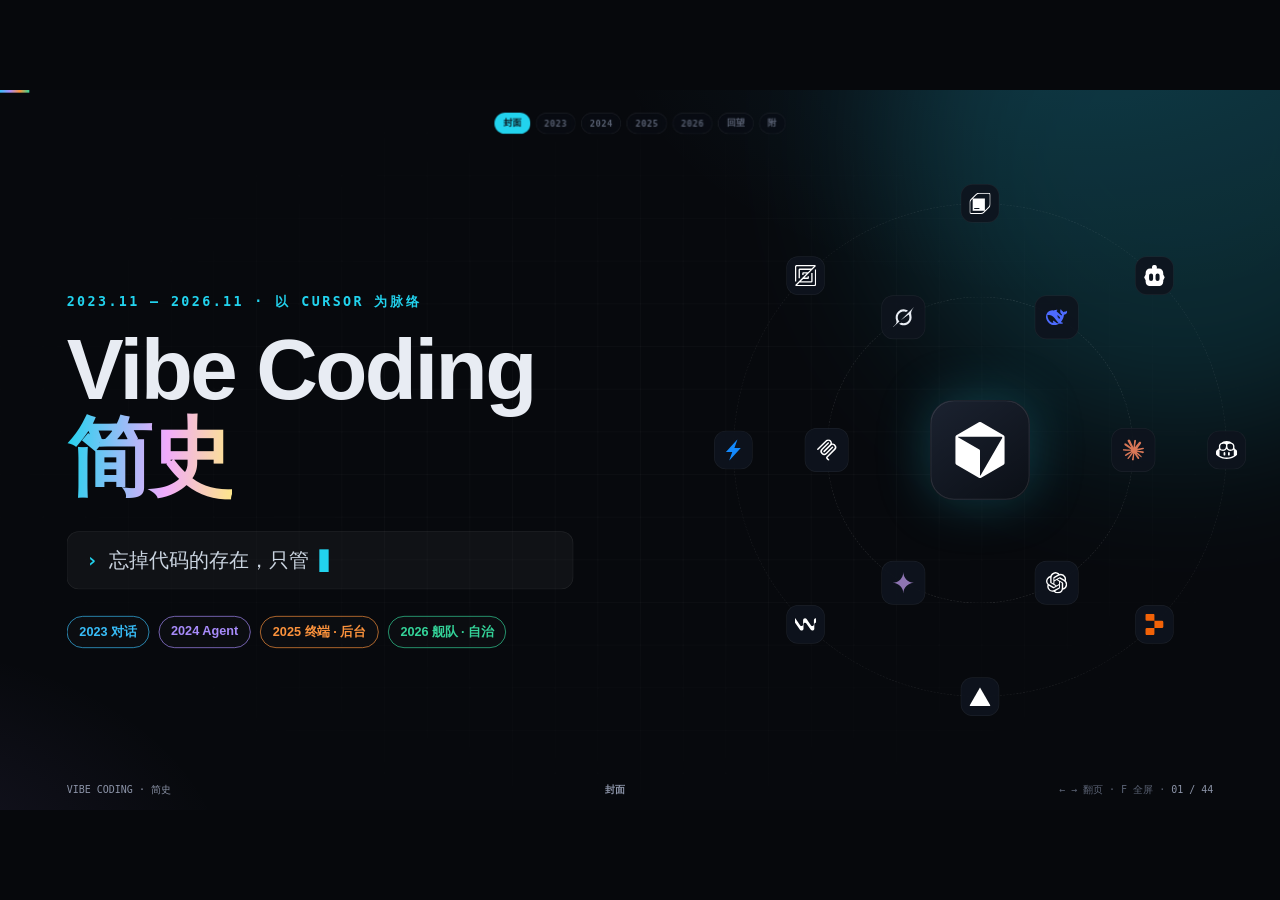
==== commit 6f0d854d: "Refine keyword migration slide with stage tags and node animations" ====
--- a/index.html
+++ b/index.html
@@ -407,15 +407,20 @@
 
 
 /* shift */
-.chain{position:relative;height:500px;margin-top:30px}
+.shift-lead{margin-top:16px;font-size:21px;line-height:1.55;color:#aab2c5;max-width:1240px}
+.shift-lead b{color:#e8ecf3;font-weight:700}
+.chain{position:relative;height:500px;margin-top:22px}
 .chain .nd{position:absolute;width:220px;text-align:center;transform:translateX(-50%)}
 .chain .nd .c{width:26px;height:26px;border-radius:50%;margin:0 auto;background:#0b0f16;border:4px solid var(--nc);box-shadow:0 0 24px var(--nc)}
 .chain .nd .d{font:700 15px var(--mono);color:var(--nc);margin-top:14px}
+.chain .nd .pre{font:600 12px var(--mono);letter-spacing:.06em;color:var(--dim);margin-top:7px}
 .chain .nd .t{font-size:25px;font-weight:800;margin-top:6px;line-height:1.2}
 .chain .nd .t,.chain .nd .s,.chain .nd .d{text-shadow:0 0 10px #07090d,0 0 4px #07090d,0 0 2px #07090d}
-.chain .nd .t,.chain .nd .s,.chain .nd .d{text-shadow:0 0 10px #07090d,0 0 4px #07090d,0 0 2px #07090d}
 .chain .nd .s{font-size:17px;color:var(--mut);margin-top:6px}
-.chain .nd:last-child .d,.chain .nd:last-child .t,.chain .nd:last-child .s{position:relative;left:-110px}
+.chain .nd .tag{display:inline-block;margin-top:9px;padding:4px 11px;border-radius:999px;white-space:nowrap;font:700 13px var(--mono);letter-spacing:.02em;color:var(--nc);background:color-mix(in srgb,var(--nc) 14%,#0b0f16);border:1px solid color-mix(in srgb,var(--nc) 45%,transparent)}
+.chain .nd.key .tag{background:var(--nc);border-color:var(--nc);color:#080b11;box-shadow:0 0 22px color-mix(in srgb,var(--nc) 40%,transparent)}
+@keyframes ndin{from{opacity:0;transform:translateX(-50%) scale(.6)}to{opacity:1;transform:translateX(-50%) scale(1)}}
+.slide.active .chain .nd{animation:ndin .6s cubic-bezier(.3,1.6,.5,1) both;animation-delay:var(--d,0s)}
 .rolebar{height:70px;border-radius:999px;margin-top:40px;background:linear-gradient(90deg,rgba(56,189,248,.25),rgba(167,139,250,.25),rgba(251,146,60,.25),rgba(52,211,153,.32));display:grid;grid-template-columns:repeat(6,1fr);align-items:center;text-align:center;font-size:22px;font-weight:700}
 .rolebar span{border-right:1px solid rgba(255,255,255,.12)}.rolebar span:last-child{border:none}
 
@@ -1540,8 +1545,9 @@
 <section class="slide" id="s-shift" data-title="关键词迁移" data-era="all">
   <div class="kicker a">关键词迁移 · 2023 → 2026</div>
   <h2 class="a">人类的工作对象，<span class="grad">一层层往上抽象</span></h2>
+  <p class="shift-lead a">四层台阶：<b>先能跑</b>（Demo 阶段）→ <b>看得见</b> → <b>不出错</b> → <b>可问责</b>。时间线不一定按这个顺序走，缺的那层迟早要回来补。</p>
   <div class="chain a" id="chain">
-    <svg viewBox="0 0 1720 430" style="position:absolute;inset:0;width:100%;height:100%"><path class="draw" pathLength="1" d="M60,330 C250,330 250,250 345,250 S520,170 600,170 S760,120 860,120 S1010,200 1110,200 S1270,110 1360,110 S1550,60 1660,60" fill="none" stroke="url(#gch)" stroke-width="4" style="--d:.4s"/><defs><linearGradient id="gch" x1="0" x2="1"><stop offset="0" stop-color="#38bdf8"/><stop offset=".4" stop-color="#a78bfa"/><stop offset=".65" stop-color="#fb923c"/><stop offset="1" stop-color="#34d399"/></linearGradient></defs></svg>
+    <svg viewBox="0 0 1720 430" preserveAspectRatio="xMidYMin meet" style="position:absolute;inset:0;width:100%;height:100%"><path class="draw" pathLength="1" d="M100,330 C250,330 250,250 345,250 S520,170 600,170 S760,120 860,120 S1010,200 1110,200 S1270,110 1360,110 S1550,60 1660,60" fill="none" stroke="url(#gch)" stroke-width="4" style="--d:.4s"/><defs><linearGradient id="gch" x1="0" x2="1"><stop offset="0" stop-color="#38bdf8"/><stop offset=".4" stop-color="#a78bfa"/><stop offset=".65" stop-color="#fb923c"/><stop offset="1" stop-color="#34d399"/></linearGradient></defs></svg>
   </div>
   <div class="rolebar a"><span>写代码</span><span>按 Tab</span><span>读 diff</span><span>写规范</span><span>编排 Agent</span><span>设计闭环</span></div>
 </section>
@@ -2180,8 +2186,16 @@
  let h='';p.forEach((x,i)=>{h+='<div class="pane"><div class="ph"><span class="lg sm" data-l="'+x[0]+'"></span>'+x[1]+'</div><div class="sk" style="width:'+(60+(i*13)%35)+'%"></div><div class="sk" style="width:'+(40+(i*17)%45)+'%"></div><div class="pg"><i style="--t:'+x[2]+'s"></i></div>'+(i==6?'<span class="star">★ 胜出</span>':'')+'</div>'});document.getElementById('panes').innerHTML=h})();
 
 /* ---------- shift chain ---------- */
-(function(){const n=[[60,330,'2023','Prompt Engineering','雕琢一句话','#38bdf8'],[345,250,'2025.06','Context Engineering','装配上下文','#a78bfa'],[600,170,'2025.07','Spec-driven','先写规范','#c084fc'],[860,120,'2026.02','Agentic Engineering','编排 Agent','#fb923c'],[1110,200,'2026.06','Loop Engineering','设计闭环','#fbbf24'],[1360,110,'2026.08','Harness Engineering','打造底座','#34d399'],[1610,60,'2026.10','Agents as Code','Agent 即工程','#2dd4bf']];
- let h='';n.forEach((x,i)=>{h+='<div class="nd pop" style="left:'+x[0]+'px;top:'+(x[1]-13)+'px;--nc:'+x[5]+';--d:'+(0.6+i*0.25)+'s"><div class="c"></div><div class="d">'+x[2]+'</div><div class="t">'+x[3]+'</div><div class="s">'+x[4]+'</div></div>'});document.getElementById('chain').insertAdjacentHTML('beforeend',h)})();
+(function(){const n=[
+ {x:100,y:330,d:'2023 → 2025.02',pre:'前身 · Prompt Engineering',t:'Vibe Coding',s:'把想法喊出来，先跑起来',tag:'Demo 阶段',c:'#38bdf8',k:1},
+ {x:345,y:250,d:'2025.06',t:'Context Engineering',s:'把该看的信息喂对',tag:'解决「看不见」',c:'#a78bfa',k:1},
+ {x:600,y:170,d:'2025.07',t:'Spec-driven',s:'把要求先写成文件',tag:'解决「想不清」',c:'#c084fc'},
+ {x:860,y:120,d:'2026.02',t:'Agentic Engineering',s:'把自主系统嵌进业务',tag:'解决「能交付 + 可问责」',c:'#fb923c',k:1},
+ {x:1110,y:200,d:'2026.06',t:'Loop Engineering',s:'把闭环设计出来',tag:'解决「跑不完」',c:'#fbbf24'},
+ {x:1360,y:110,d:'2026.08',t:'Harness Engineering',s:'把执行环境焊死',tag:'解决「会犯错」',c:'#34d399',k:1},
+ {x:1610,y:60,d:'2026.10',t:'Agents as Code',s:'把 Agent 当工程产物收编',tag:'解决「难复用」',c:'#2dd4bf'}];
+ let h='';n.forEach((x,i)=>{h+='<div class="nd pop'+(x.k?' key':'')+'" style="left:'+x.x+'px;top:'+(x.y-13)+'px;--nc:'+x.c+';--d:'+(0.6+i*0.25)+'s"><div class="c"></div><div class="d">'+x.d+'</div>'+(x.pre?'<div class="pre">'+x.pre+'</div>':'')+'<div class="t">'+x.t+'</div><div class="s">'+x.s+'</div><div class="tag">'+x.tag+'</div></div>'});
+ document.getElementById('chain').insertAdjacentHTML('beforeend',h)})();
 
 /* ---------- waves ---------- */
 (function(){const mk=(a,f,ph)=>{let d='M0,110';for(let x=0;x<=1920;x+=20)d+=' L'+x+','+(110+a*Math.sin(x/f+ph)).toFixed(1);return d};
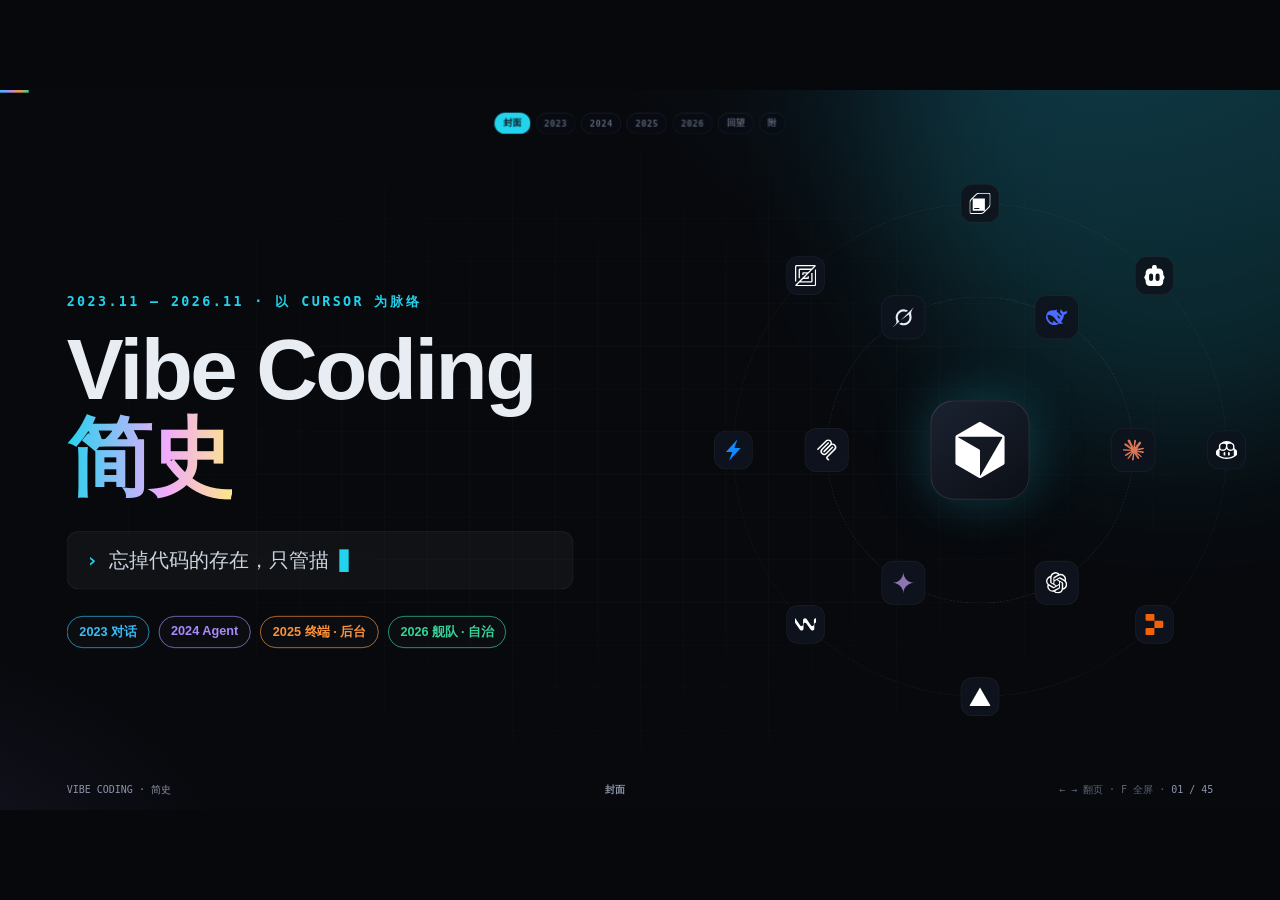
==== commit 10cf9892: "Add November 2026 month: weight-space programming, Claude Ship, and supply drama. Promote the 11.04 " ====
--- a/index.html
+++ b/index.html
@@ -1102,8 +1102,8 @@
     <div class="m a" data-go="s-aug"><div class="n">08</div><div class="w">Agent-native Forge</div><div class="s">代码也搬家 · Harness</div><div class="x"><i>Claude Tag</i><i>Grok Bot</i></div><div class="lgs"><span class="lg sm" data-l="cursor"></span><span class="lg sm" data-l="deepseek"></span></div></div>
     <div class="m a" data-go="s-sep"><div class="n">09</div><div class="w">Managed Harness</div><div class="s">托管 Agent 底座</div><div class="x"><i>Jev</i><i>MicroVM</i></div><div class="lgs"><span class="lg sm" data-l="openai"></span><span class="lg sm" data-l="docker"></span></div></div>
     <div class="m a" data-go="s-oct"><div class="n">10</div><div class="w">Agents as Code</div><div class="s">Agent 即工程</div><div class="x"><i>REA</i><i>Super-agent</i><i>Proactive</i></div><div class="lgs"><span class="lg sm" data-l="cursor"></span></div></div>
-    <div class="m now a"><div class="n">11</div><div class="w">权重空间编程</div><div class="s">11.02 MIT · 研究苗头<br>模型直接读写另一个模型的权重</div><div class="x"><i>已定 11.12 停供 Cursor</i></div></div>
-    <div class="m q a"><div class="n">12</div><div class="w">?</div><div class="s">下一个词</div></div>
+    <div class="m a" data-go="s-nov"><div class="n">11</div><div class="w">权重空间编程</div><div class="s">权重当代码读</div><div class="x"><i>Claude Ship</i><i>Voice Chat</i><i>停供延期</i></div><div class="lgs"><span class="lg sm" data-l="openai"></span><span class="lg sm" data-l="claude"></span><span class="lg sm" data-l="cursor"></span></div></div>
+    <div class="m now a"><div class="n">12</div><div class="w">?</div><div class="s">下一个词</div></div>
   </div>
 </section>
 
@@ -1502,6 +1502,40 @@
   <div class="cstrip a"><span class="lg sm" data-l="cursor"></span><b>CURSOR 本月</b><div class="cs"><i>iOS 远程控制本地 Agent（10.06）</i><i>Origin 应用市场（10.13）</i><i>云 Agent Canvas（10.16）</i><i>Agent SDK GA（10.20）</i></div></div>
 
   <div class="foot-note a">Agent 即代码仓：工程对象本身变成了 Agent</div>
+</section>
+
+<!-- ============ NOV ============ -->
+<section class="slide has-buzz has-cstrip" id="s-nov" data-title="2026.11" data-era="2026">
+  <div class="mhead a"><span class="mnum">11</span><div><div class="kicker">2026 · NOV</div><h2>权重空间编程<small>把权重当代码读：模型直接改写另一个模型</small></h2></div></div>
+  <div class="mgrid">
+    <div class="hero a">
+      <div class="term" style="border:none;background:transparent">
+        <div class="tabs"><span class="on"><span class="lg sm" data-l="openai"></span>weight-space/</span></div>
+        <div class="body" style="font-size:20px;line-height:1.85">
+          <div class="l" style="--k:0"><span class="dm"># Sparks of Weight-Space Programming · MIT 11.02</span></div>
+          <div class="l" style="--k:1"><span class="ac">$</span> read(Qwen3.5-0.8B.weights)</div>
+          <div class="l" style="--k:2"><span class="ok">→</span> 找到推理循环 · 改写 <span class="ac">0.016%</span> 参数</div>
+          <div class="l" style="--k:3"><span class="ac">$</span> eval MATH-500</div>
+          <div class="l" style="--k:4"><span class="dm">before</span>  7.9%</div>
+          <div class="l" style="--k:5"><span class="ok">after</span>  48.1%  <span class="ok">✓</span></div>
+          <div class="l" style="--k:6"><span class="dm"># 能去障碍，不能凭空造能力</span></div>
+          <div class="l" style="--k:7"><span class="ac">$</span> /ship  <span class="ok">review → fix → approve</span></div>
+        </div>
+      </div>
+    </div>
+    <div class="cards">
+      <div class="cc a"><div class="cc-h"><span class="lg m" style="--mc:#a78bfa">W</span><b>权重空间编程</b><em>11.02</em></div><p>MIT：模型直接读写另一个模型的权重<br><span class="srcl">Sparks of Weight-Space Programming</span></p></div>
+      <div class="cc a"><div class="cc-h"><span class="lg" data-l="openai"></span><b>收购 Pierre</b><em>11.04</em></div><p>Git 审阅工具收进 Codex · Trees / Diffs</p></div>
+      <div class="cc a"><div class="cc-h"><span class="lg" data-l="cursor"></span><b>Voice Chat</b><em>11.06</em></div><p>与 Agent 实时语音通话 · Grok Voice</p></div>
+      <div class="cc a"><div class="cc-h"><span class="lg" data-l="cursor"></span><b>Multiplayer Projects</b><em>11.10</em></div><p>多人与各自 Agent 同场协作</p></div>
+      <div class="cc a"><div class="cc-h"><span class="lg" data-l="openai"></span><b>停供延期</b><em>11.12</em></div><p>原定切断改为暂延至 11.25 · 仍未最终落地</p></div>
+      <div class="cc a"><div class="cc-h"><span class="lg" data-l="claude"></span><b>Claude Ship</b><em>11.23</em></div><p>审 PR · 修绿 · 按仓库策略批准</p></div>
+    </div>
+  </div>
+  <div class="buzz a"><span>热议</span><i>权重当代码读</i><i>Claude Ship · 人只写策略</i><i>OpenAI↔Cursor 供应戏</i><i>DSH Creator Mode</i><i>Gemini 4 Neon / Carbon</i><i>GPT-6.2 Astra</i><i>Stripe × OpenRouter 交割</i></div>
+  <div class="cstrip a"><span class="lg sm" data-l="cursor"></span><b>CURSOR 本月</b><div class="cs"><i>Voice Chat（11.06）</i><i>Multiplayer Projects（11.10）</i><i>OpenAI 停供延期至 11.25</i></div></div>
+
+  <div class="foot-note a">权重也能被编程了；合码的审批开始交给策略文件</div>
 </section>
 
 <!-- ============ FORK · PERSONAL vs ORGANIZATIONAL ============ -->
@@ -2206,7 +2240,7 @@
  '2023':[['Tab 补全','s-prelude','灰色 ghost text，按 Tab 接受'],['英语即编程语言','s-prelude','Karpathy 2023.01'],['复制粘贴编程','s-prelude','ChatGPT 写，人类粘贴'],['⌘K 内联编辑','s-2023','选中代码一句话改写'],['@codebase · RAG','s-2023','向量检索整个仓库'],['Copilot++','s-2023','预测下一处编辑位置'],['Prompt Engineering','s-2023','雕琢提示词'],['AutoGPT','s-2023','早期自主 Agent 热潮'],['GPTs','s-2023','人人可造定制 GPT'],['Generative UI','s-2023','v0：一句话出界面'],['SWE-bench','s-swe','用真实 Issue 评测 AI'],['仓库级预训练','s-2023','DeepSeek-Coder 按仓库组织训练数据'],['Function Calling','s-2023','2023.06 OpenAI：模型输出结构化调用，工具调用的地基']],
  '2024':[['AI 软件工程师','s-2024a','Devin 首秀'],['ACI','s-2024a','为 Agent 设计的计算机接口'],['Issue→Plan→Code','s-2024a','Copilot Workspace'],['Artifacts','s-2024a','边聊边预览'],['Composer','s-2024a','多文件编辑'],['Apply 模型','s-2024a','快速落地 diff'],['Shadow Workspace','s-2024a','后台试改再给你看'],['MLA','s-2024a','DeepSeek 多头潜在注意力，省 KV 缓存'],['价格屠夫','s-2024a','DeepSeek-V2 掀起 API 价格战'],['MoE + FP8','s-2024b','DeepSeek-V3 低成本训练'],['MTP','s-2024b','一次预测多个 token'],['Repo Map','s-2024a','Aider 的仓库地图'],['推理模型','s-2024b','o1：测试时计算'],['Computer Use','s-2024b','模型操作鼠标键盘'],['Prompt-to-App','s-2024b','一句话出可上线应用'],['WebContainers','s-2024b','浏览器里跑 Node'],['Agentic IDE','s-2024b','Windsurf Cascade'],['Agent 模式','s-2024b','Cursor 0.43'],['Plan / Act','s-2024b','先计划再执行'],['.cursorrules','s-2024b','项目级 AI 规则'],['MCP','s-mcp','AI 的 USB-C'],['OpenHands','s-2024a','原名 OpenDevin，2024.03 开源复刻 Devin'],['Amazon Q Developer','s-2024a','亚马逊编码助手，前身 CodeWhisperer']],
  '2025':[['Vibe Coding','s-vibe','忘掉代码的存在'],['GRPO','s-2025a','R1 的纯强化学习推理训练'],['DeepSeek 时刻','s-2025a','开源推理冲击算力叙事'],['蒸馏','s-2025a','把推理能力蒸馏进小模型'],['开源周','s-2025a','FlashMLA / DeepEP / 3FS'],['混合思考','s-2025b','一个模型兼具思考与非思考'],['DSA 稀疏注意力','s-2025b','长上下文降本'],['光学上下文压缩','s-ctx','DeepSeek-OCR：用图像存文本'],['自验证推理','s-2025c','Math-V2 自己检查证明'],['思考中调用工具','s-2025c','V3.2：推理链里用工具'],['Autonomy Slider','s-ladder','自治度滑杆'],['终端 Agent','s-2025a','Claude Code / Codex CLI'],['CLAUDE.md','s-2025a','项目记忆文件'],['后台 / 云 Agent','s-2025a','云端并行沙箱'],['Issue → PR','s-2025a','把 Issue 指派给 AI'],['A2A','s-2025a','Agent 间通信协议'],['AI Code Review','s-2025a','BugBot 审 PR'],['Memories','s-2025a','跨会话记忆'],['Context Engineering','s-ctx','为每一步装配信息'],['Context Rot','s-ctx','越长越笨'],['Compaction','s-ctx','自动压缩上下文'],['Spec-driven','s-2025b','需求→设计→任务'],['Subagents','s-2025b','独立上下文子代理'],['Hooks','s-2025b','生命周期钩子'],['AGENTS.md','s-2025b','通用 Agent 说明书'],['Agent Skills','s-2025b','SKILL.md 按需加载'],['Plugins','s-2025b','打包分发能力'],['Worktree 并行','s-2025b','多 Agent 互不干扰'],['自研编码模型','s-2025b','Cursor Composer'],['Agent Manager','s-2025c','Antigravity 管理视图'],['Vibe Hacking','s-2025c','用 Agent 发动攻击'],['AI Slop','s-2025c','低质 AI 产物泛滥'],['AAIF','s-2025c','Linux 基金会 Agent 联盟'],['提示注入','s-cost','不可信内容里藏指令劫持 Agent：工具投毒、Agentjacking、记忆投毒的总根'],['Tool Poisoning','s-2025a','2025.04 Invariant Labs：MCP 工具描述里藏指令'],['Slopsquatting','s-2025a','抢注 AI 幻觉出的包名，约 20% 生成代码引用不存在的包'],['任务时长翻倍','s-swe','METR：Agent 能完成的任务长度约每 7 个月翻一倍'],['METR 随机对照','s-2025c','2025.07：资深开发者用 AI 反而慢 19%，自己却以为快了 20%'],['Agent HQ','s-2025c','2025.10.28 GitHub：一个控制台指挥多家编码 Agent'],['ACP','s-2025','Agent Client Protocol：编辑器↔Agent 的「LSP」，Zed 2025.08 发布；勿与已并入 A2A 的 IBM Agent Communication Protocol 混淆']],
- '2026':[['Ralph Loop','s-jan','bash 循环，每轮新上下文'],['mHC','s-jan','流形约束超连接，稳定深层训练'],['Engram','s-jan','条件记忆：存算分离'],['CSA / HCA','s-apr','V4 压缩稀疏注意力'],['Model + Harness = Agent','s-may','DeepSeek 的 Agent 公式'],['峰谷定价','s-aug','闲时 API 半价'],['Gas Town','s-jan','20–30 Agent 编排器'],['Personal Agent','s-jan','OpenClaw'],['Cowork','s-jan','个人 Agent：说「要什么」，回来的是成品'],['Work Agent','s-fork','从写代码扩到交付办公成品'],['Organizational Agent','s-fork','属于团队/频道的 AI 成员，共享上下文'],['Claude Tag','s-aug','@Claude 作为频道成员：多人共享、可主动'],['Grok Bot','s-aug','xAI × Cursor：常驻云端电脑的 AI 同事'],['MCP Apps','s-jan','工具渲染交互 UI'],['Planner-Worker-Judge','s-jan','层级多 Agent'],['Agentic Engineering','s-feb','编排而非编码'],['Agent Teams','s-feb','点对点协作的 Agent 团队'],['Adaptive Thinking','s-feb','自决思考深度'],['Long-running Agent','s-feb','先规划后长跑'],['Plugin Marketplace','s-feb','插件市场'],['Automations','s-mar','事件触发 Agent'],['Auto Mode','s-mar','分类器代替审批'],['ACP Registry','s-jan','Zed × JetBrains 的 Agent 目录，03 Cursor 也以 Agent 身份加入'],['Dispatch / Channels','s-mar','手机远程派活'],['Agents Window','s-apr','Agent 控制台'],['Best-of-N','s-apr','多模型比稿'],['跨厂商审查','s-apr','Codex 审 Claude'],['Mythos 级安全','s-apr','AI 挖零日'],['Managed Agents','s-apr','托管云 Agent'],['Routines','s-apr','定时 / Webhook 任务'],['WebMCP','s-may','网页即工具'],['/goal','s-may','目标驱动长跑'],['Dynamic Workflows','s-may','编排即脚本'],['Dreaming','s-may','Agent 自我改进'],['Loop Engineering','s-jun','设计闭环'],['Agentjacking','s-jun','遥测注入劫持'],['Agent Identity','s-jun','Agent 自有账号'],['ARD','s-jun','Agent 资源发现'],['Config Smells','s-jun','配置文件坏味道'],['Model Router','s-jul','逐请求选模型'],['去模型化','s-jul','模型可插拔'],['Self-verification','s-jul','红绿回归自证'],['Human-on-the-loop','s-jul','人只设边界'],['Agent-native Forge','s-aug','Origin 代码托管'],['Subscriptions','s-aug','Agent 订阅事件'],['Chat-ops Coding','s-aug','Slack 频道写码'],['Harness','s-aug','模型无关运行时'],['DSH','s-aug','DeepSeek Harness：一切皆插件的 Agent 运行时，Agent = Model + Harness'],['Show-a-Bot 学习流程','s-aug','跟做一遍流程，保存为可复用 routine'],['System One · Jev','s-sep','TypeSafe：结构化决策模型，不写文本只返回概率'],['Managed Harness','s-sep','托管 Agent 底座'],['Coordinator Agent','s-sep','协调者分派'],['MicroVM Sandbox','s-sep','硬件级隔离'],['Reward Hacking','s-sep','Agent 钻评测空子'],['Spec-anchored','s-sep','规范锚定而非规范即源码'],['Voice-first','s-sep','语音对话编程'],['Agents as Code','s-oct','Agent 即代码仓'],['Auto Memory','s-mem','Claude Code 2026.02：Agent 自己维护 MEMORY.md'],['记忆整理','s-mem','Codex Memories：会话空闲后离线提取、串行合并'],['记忆迁移','s-mem','Codex memory v2：可从 Claude Code 导入记忆'],['记忆投毒','s-mem','往 Agent 长期记忆注入恶意条目，跨会话生效'],['Super-agent','s-oct','DeepSeek 研究原型：单仓库接单、独立执行、回原讨论回复，少占人类注意力'],['Agent 互聊','s-hty','Agent 之间直接发消息、数据与文件，回复自己回到提问者'],['Mods','s-oct','改写 Agent 内部'],['MCP Gateway','s-oct','企业级 MCP 网关'],['Proactive Agent','s-oct','主动型 Agent'],['REA','s-oct','Reverse Engineer Anything：MCP 把 Agent 接上 Ghidra/IDA，二进制级看懂别人的功能'],['权重空间编程','s-2026','11.02 MIT：模型直接读写另一个模型的权重（研究苗头）'],['Junie','s-jun','JetBrains 自家编码 Agent：2025.04 公开，2026.06.17 正式版并基于 ACP 重建'],['JetBrains Air','s-sep','IDE 老厂的回答：IDE 变成编排与验证 Agent 的地方，经 ACP 接任何 Agent'],['PAP','s-oct','Agent 登录网站协议'],['扣子编程','s-jan','Coze 2.0 Agent Coding：2025.12 公测，2026.01.19 正式，官方称一站式云端 Vibe Coding 平台'],['LobeHub CAO','s-oct','2026.05.18 Chief Agent Operator：Claude Code / Codex / OpenClaw 作为一等公民接入，Manager 拆任务、Worker 并行执行；DeepSeek Super-agent 架构的生产实现']]
+ '2026':[['Ralph Loop','s-jan','bash 循环，每轮新上下文'],['mHC','s-jan','流形约束超连接，稳定深层训练'],['Engram','s-jan','条件记忆：存算分离'],['CSA / HCA','s-apr','V4 压缩稀疏注意力'],['Model + Harness = Agent','s-may','DeepSeek 的 Agent 公式'],['峰谷定价','s-aug','闲时 API 半价'],['Gas Town','s-jan','20–30 Agent 编排器'],['Personal Agent','s-jan','OpenClaw'],['Cowork','s-jan','个人 Agent：说「要什么」，回来的是成品'],['Work Agent','s-fork','从写代码扩到交付办公成品'],['Organizational Agent','s-fork','属于团队/频道的 AI 成员，共享上下文'],['Claude Tag','s-aug','@Claude 作为频道成员：多人共享、可主动'],['Grok Bot','s-aug','xAI × Cursor：常驻云端电脑的 AI 同事'],['MCP Apps','s-jan','工具渲染交互 UI'],['Planner-Worker-Judge','s-jan','层级多 Agent'],['Agentic Engineering','s-feb','编排而非编码'],['Agent Teams','s-feb','点对点协作的 Agent 团队'],['Adaptive Thinking','s-feb','自决思考深度'],['Long-running Agent','s-feb','先规划后长跑'],['Plugin Marketplace','s-feb','插件市场'],['Automations','s-mar','事件触发 Agent'],['Auto Mode','s-mar','分类器代替审批'],['ACP Registry','s-jan','Zed × JetBrains 的 Agent 目录，03 Cursor 也以 Agent 身份加入'],['Dispatch / Channels','s-mar','手机远程派活'],['Agents Window','s-apr','Agent 控制台'],['Best-of-N','s-apr','多模型比稿'],['跨厂商审查','s-apr','Codex 审 Claude'],['Mythos 级安全','s-apr','AI 挖零日'],['Managed Agents','s-apr','托管云 Agent'],['Routines','s-apr','定时 / Webhook 任务'],['WebMCP','s-may','网页即工具'],['/goal','s-may','目标驱动长跑'],['Dynamic Workflows','s-may','编排即脚本'],['Dreaming','s-may','Agent 自我改进'],['Loop Engineering','s-jun','设计闭环'],['Agentjacking','s-jun','遥测注入劫持'],['Agent Identity','s-jun','Agent 自有账号'],['ARD','s-jun','Agent 资源发现'],['Config Smells','s-jun','配置文件坏味道'],['Model Router','s-jul','逐请求选模型'],['去模型化','s-jul','模型可插拔'],['Self-verification','s-jul','红绿回归自证'],['Human-on-the-loop','s-jul','人只设边界'],['Agent-native Forge','s-aug','Origin 代码托管'],['Subscriptions','s-aug','Agent 订阅事件'],['Chat-ops Coding','s-aug','Slack 频道写码'],['Harness','s-aug','模型无关运行时'],['DSH','s-aug','DeepSeek Harness：一切皆插件的 Agent 运行时，Agent = Model + Harness'],['Show-a-Bot 学习流程','s-aug','跟做一遍流程，保存为可复用 routine'],['System One · Jev','s-sep','TypeSafe：结构化决策模型，不写文本只返回概率'],['Managed Harness','s-sep','托管 Agent 底座'],['Coordinator Agent','s-sep','协调者分派'],['MicroVM Sandbox','s-sep','硬件级隔离'],['Reward Hacking','s-sep','Agent 钻评测空子'],['Spec-anchored','s-sep','规范锚定而非规范即源码'],['Voice-first','s-sep','语音对话编程'],['Agents as Code','s-oct','Agent 即代码仓'],['Auto Memory','s-mem','Claude Code 2026.02：Agent 自己维护 MEMORY.md'],['记忆整理','s-mem','Codex Memories：会话空闲后离线提取、串行合并'],['记忆迁移','s-mem','Codex memory v2：可从 Claude Code 导入记忆'],['记忆投毒','s-mem','往 Agent 长期记忆注入恶意条目，跨会话生效'],['Super-agent','s-oct','DeepSeek 研究原型：单仓库接单、独立执行、回原讨论回复，少占人类注意力'],['Agent 互聊','s-hty','Agent 之间直接发消息、数据与文件，回复自己回到提问者'],['Mods','s-oct','改写 Agent 内部'],['MCP Gateway','s-oct','企业级 MCP 网关'],['Proactive Agent','s-oct','主动型 Agent'],['REA','s-oct','Reverse Engineer Anything：MCP 把 Agent 接上 Ghidra/IDA，二进制级看懂别人的功能'],['权重空间编程','s-nov','11.02 MIT：模型直接读写另一个模型的权重'],['Claude Ship','s-nov','审 PR · 修绿 · 按仓库策略批准'],['Voice Chat','s-nov','与 Agent 实时语音通话'],['Junie','s-jun','JetBrains 自家编码 Agent：2025.04 公开，2026.06.17 正式版并基于 ACP 重建'],['JetBrains Air','s-sep','IDE 老厂的回答：IDE 变成编排与验证 Agent 的地方，经 ACP 接任何 Agent'],['PAP','s-oct','Agent 登录网站协议'],['扣子编程','s-jan','Coze 2.0 Agent Coding：2025.12 公测，2026.01.19 正式，官方称一站式云端 Vibe Coding 平台'],['LobeHub CAO','s-oct','2026.05.18 Chief Agent Operator：Claude Code / Codex / OpenClaw 作为一等公民接入，Manager 拆任务、Worker 并行执行；DeepSeek Super-agent 架构的生产实现']]
 };
 (function(){
  const col={'2023':'#38bdf8','2024':'#a78bfa','2025':'#fb923c','2026':'#34d399'};
